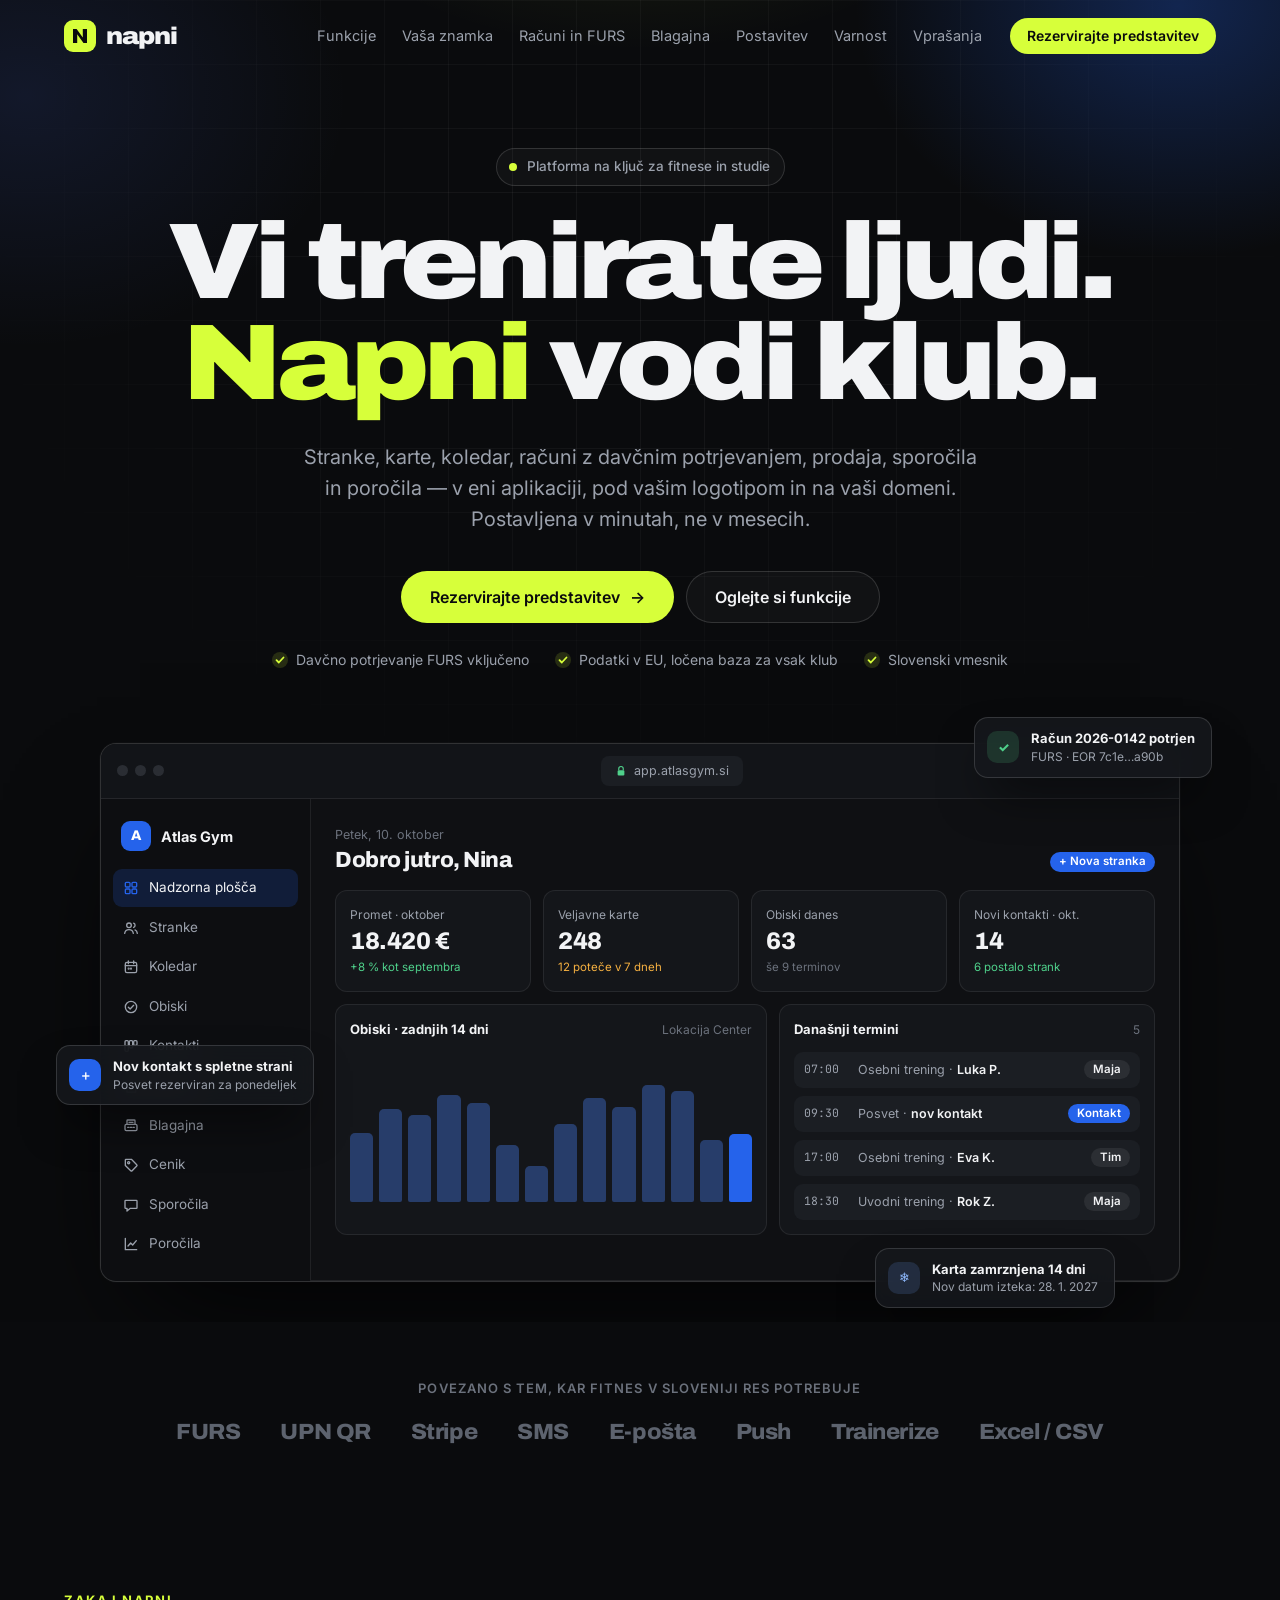
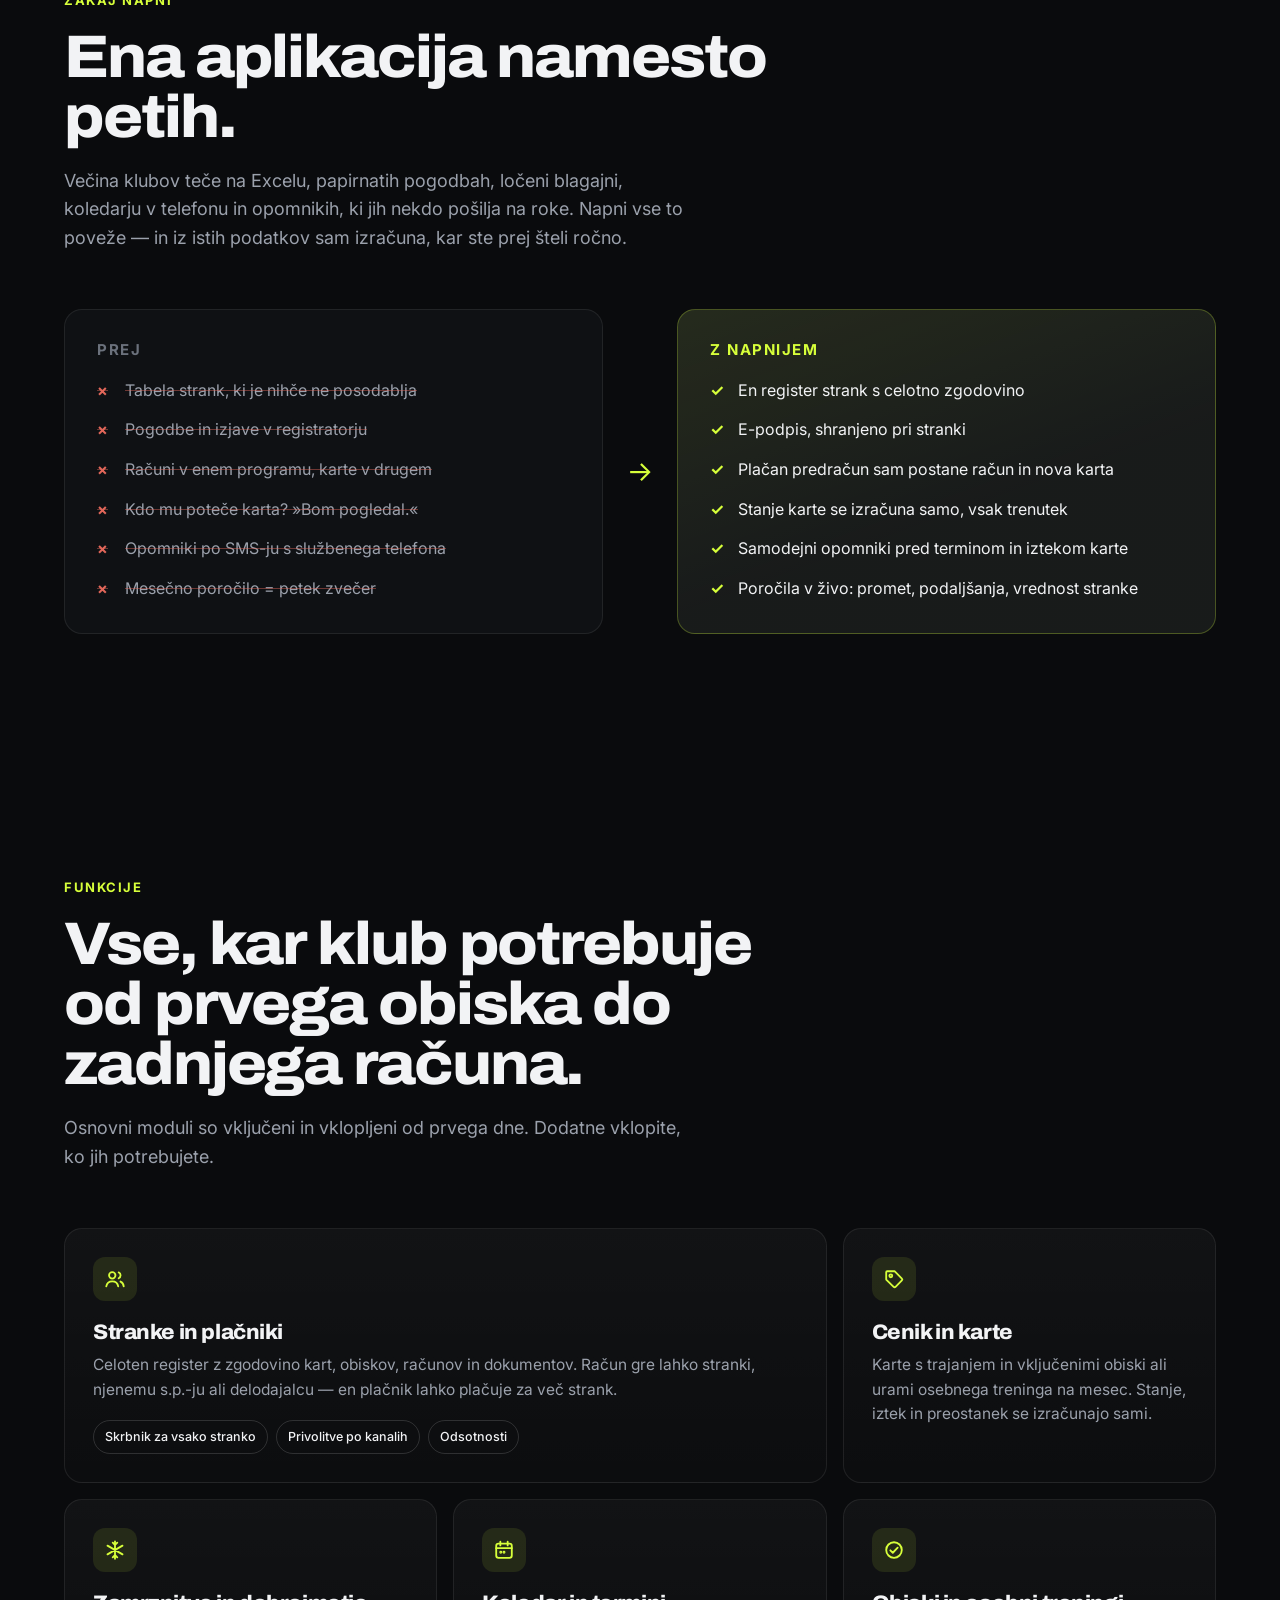
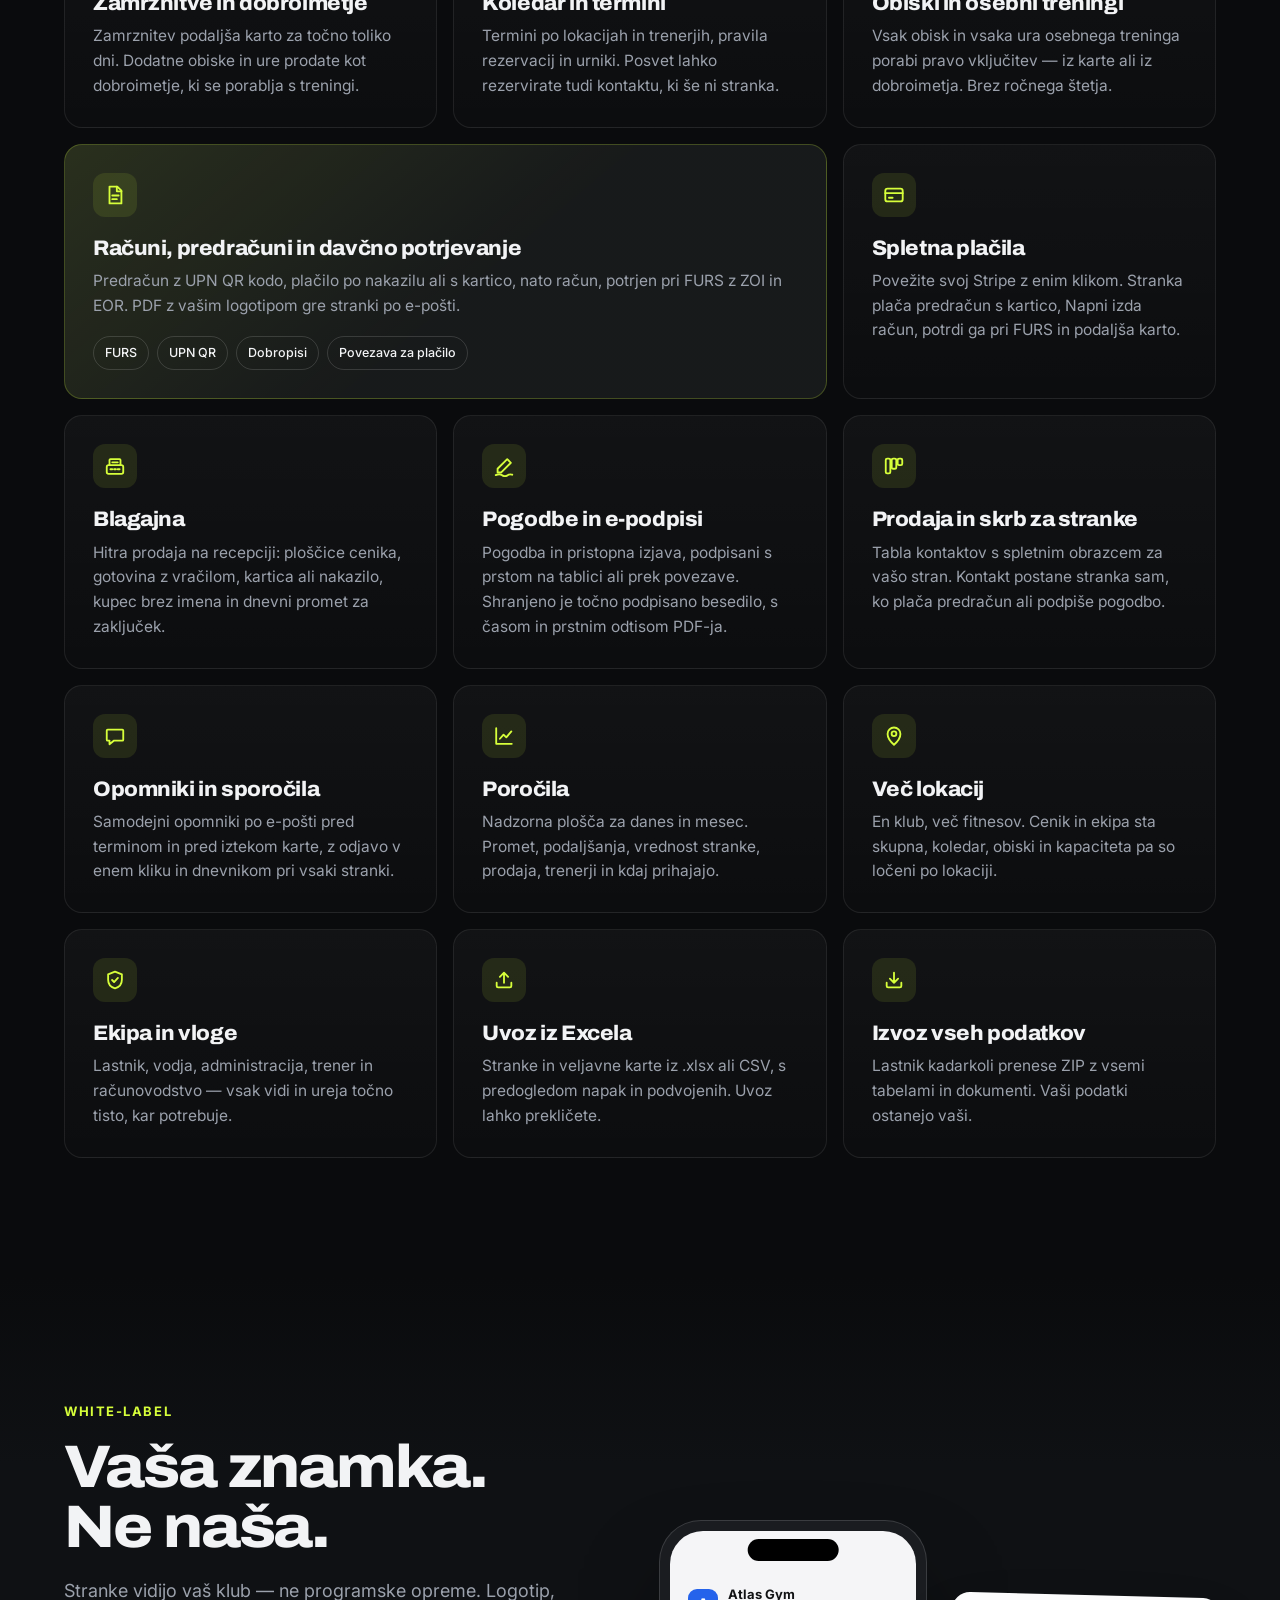
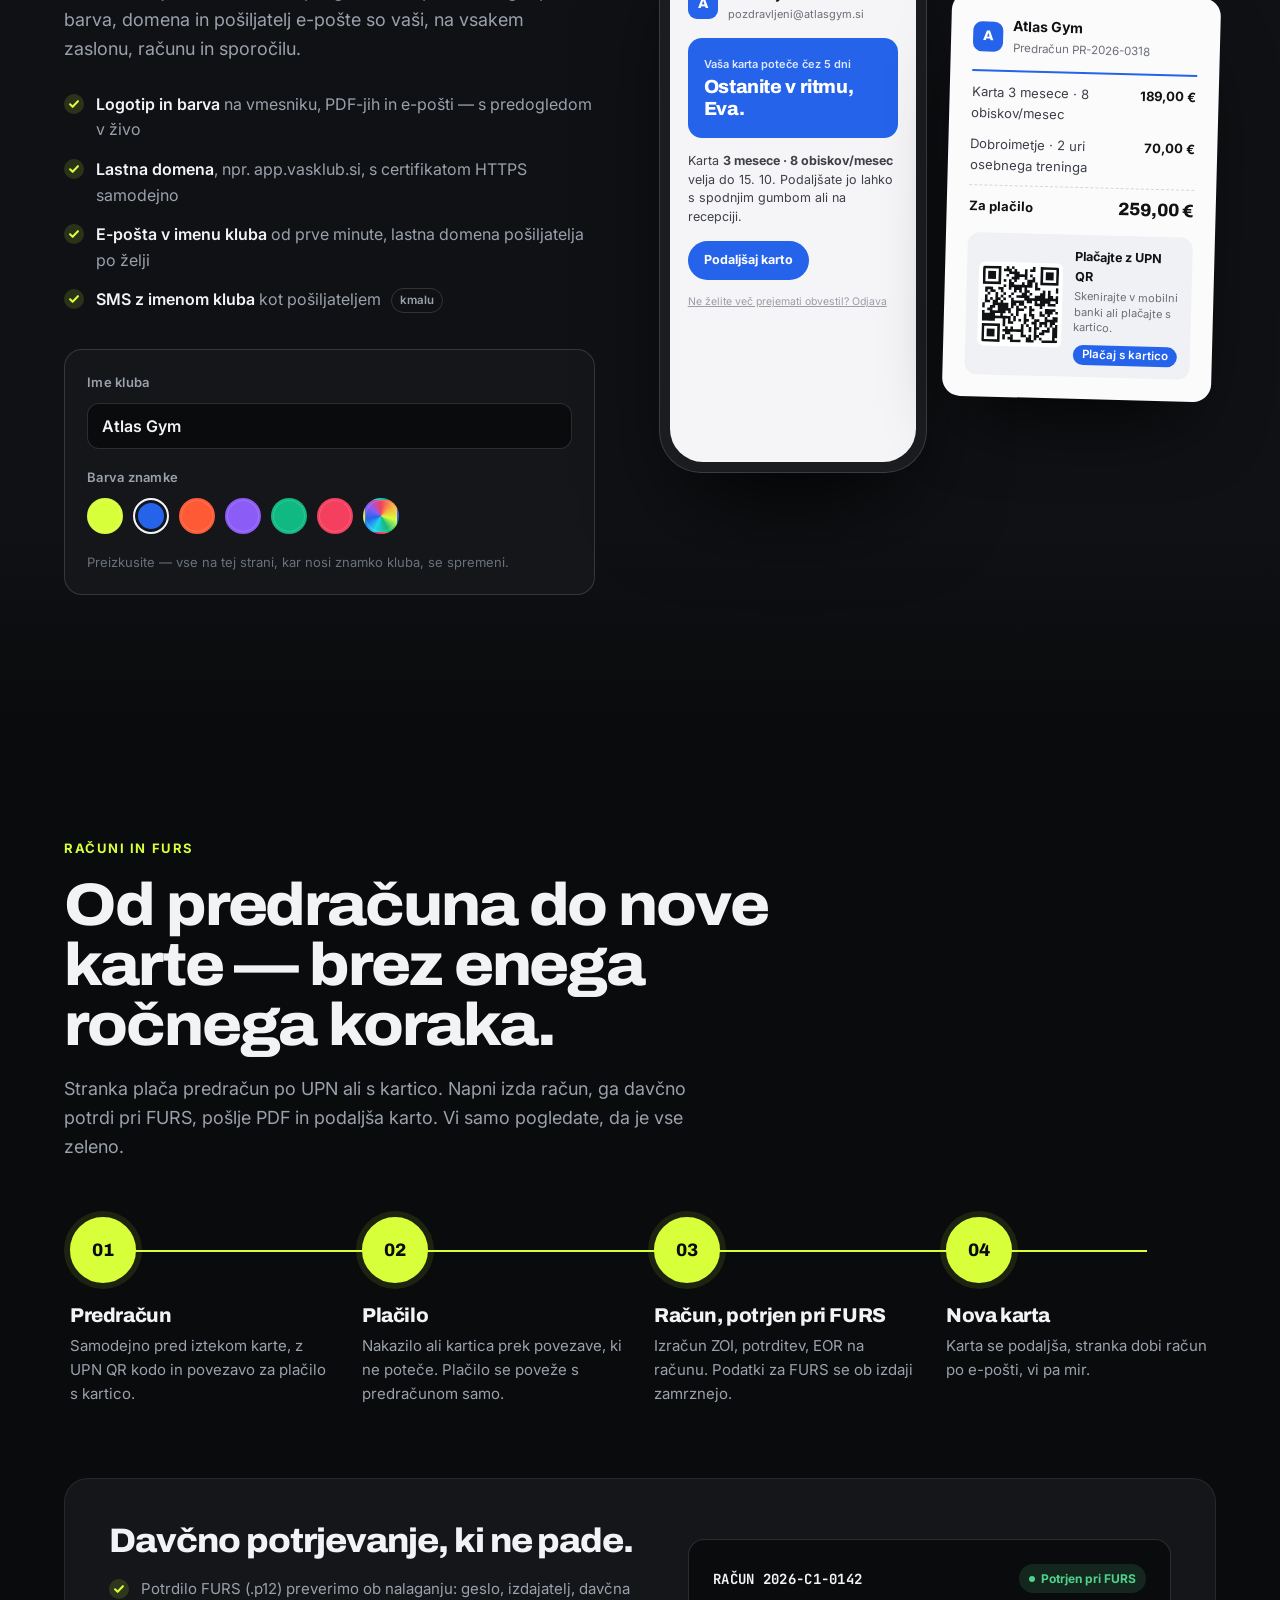
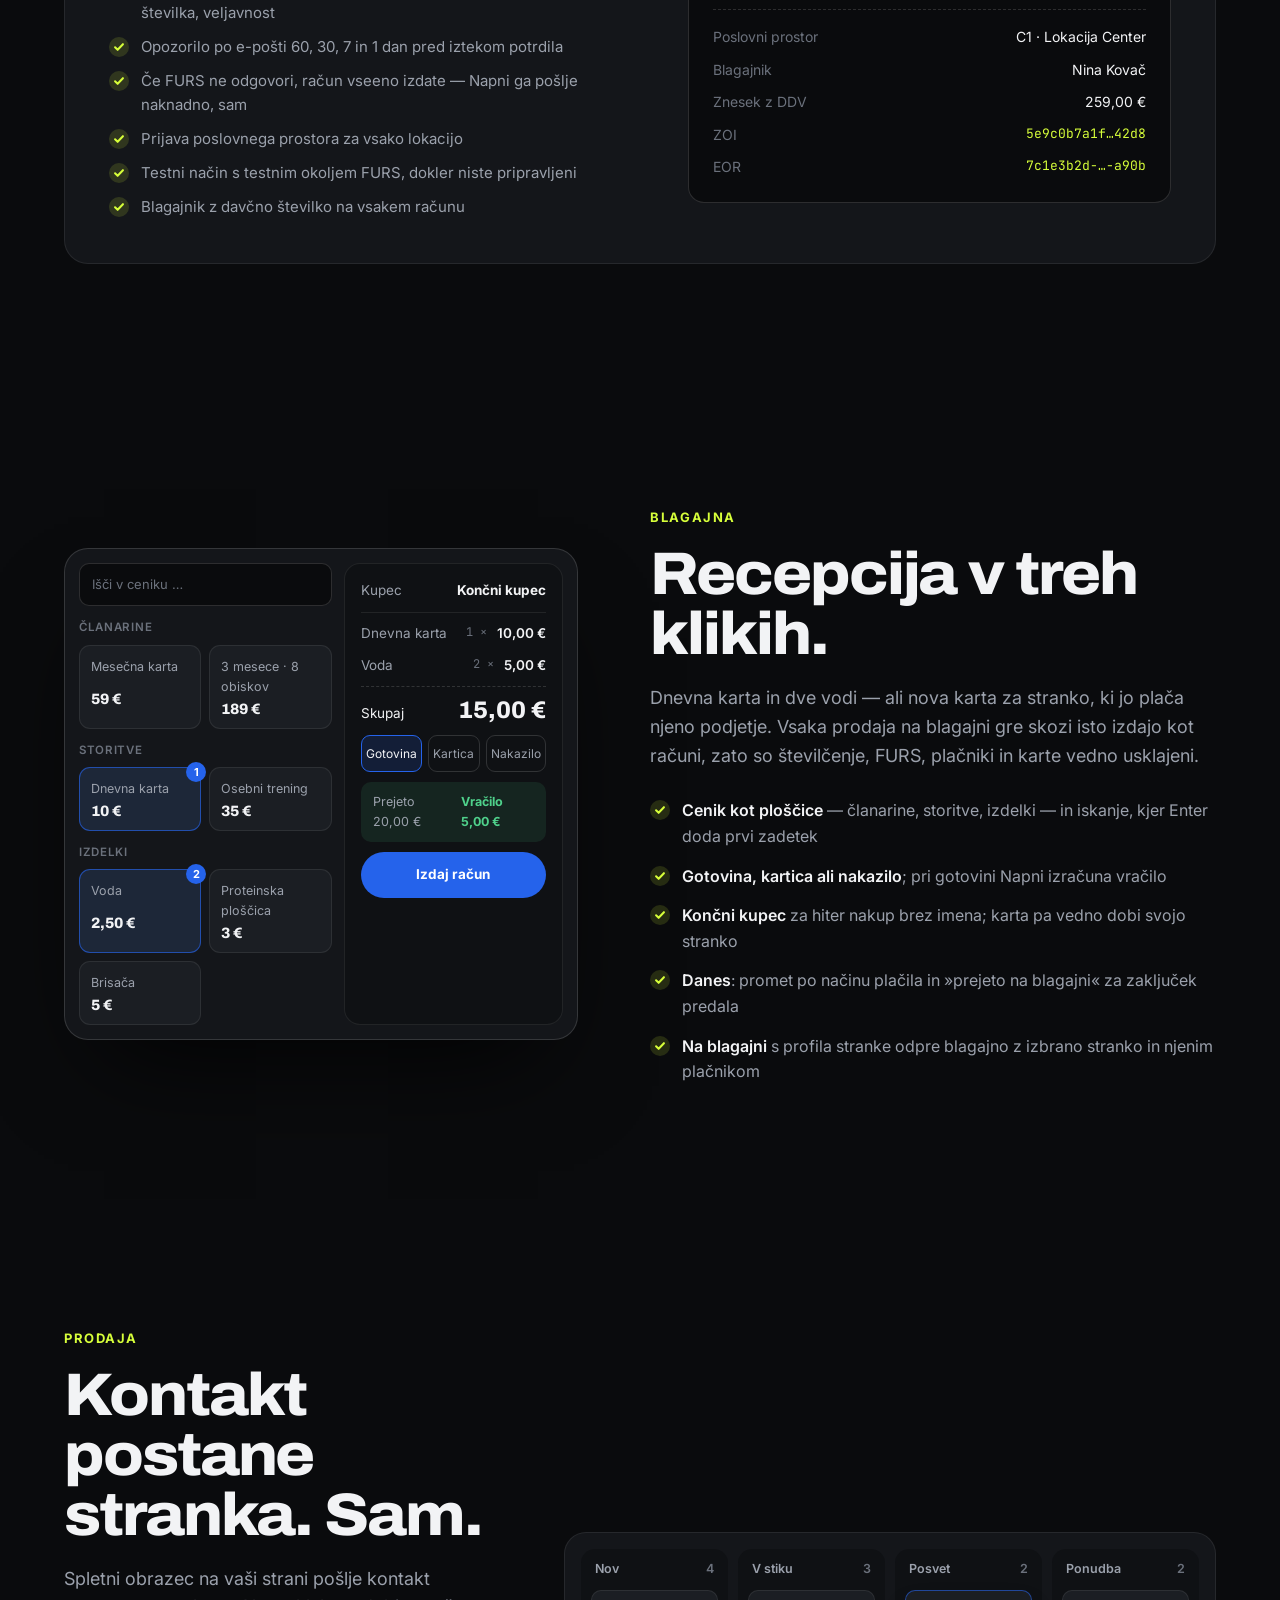
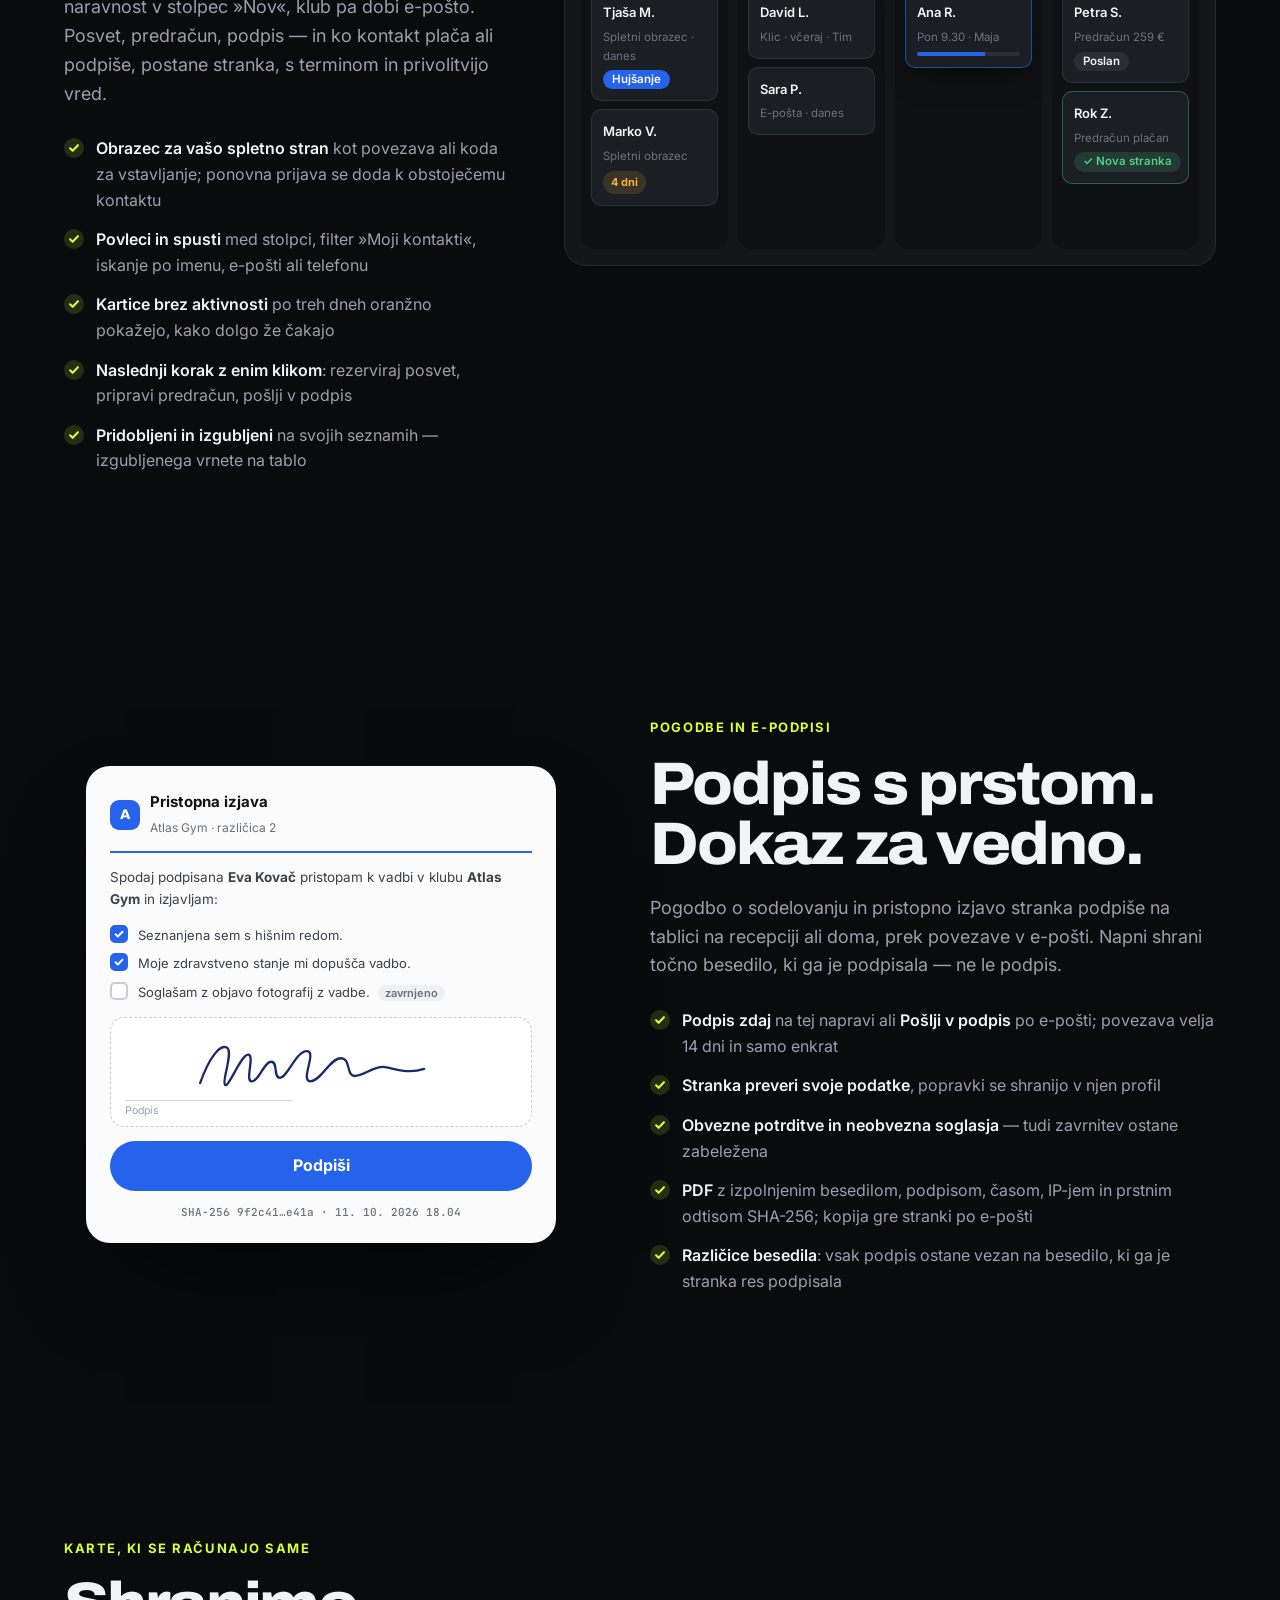
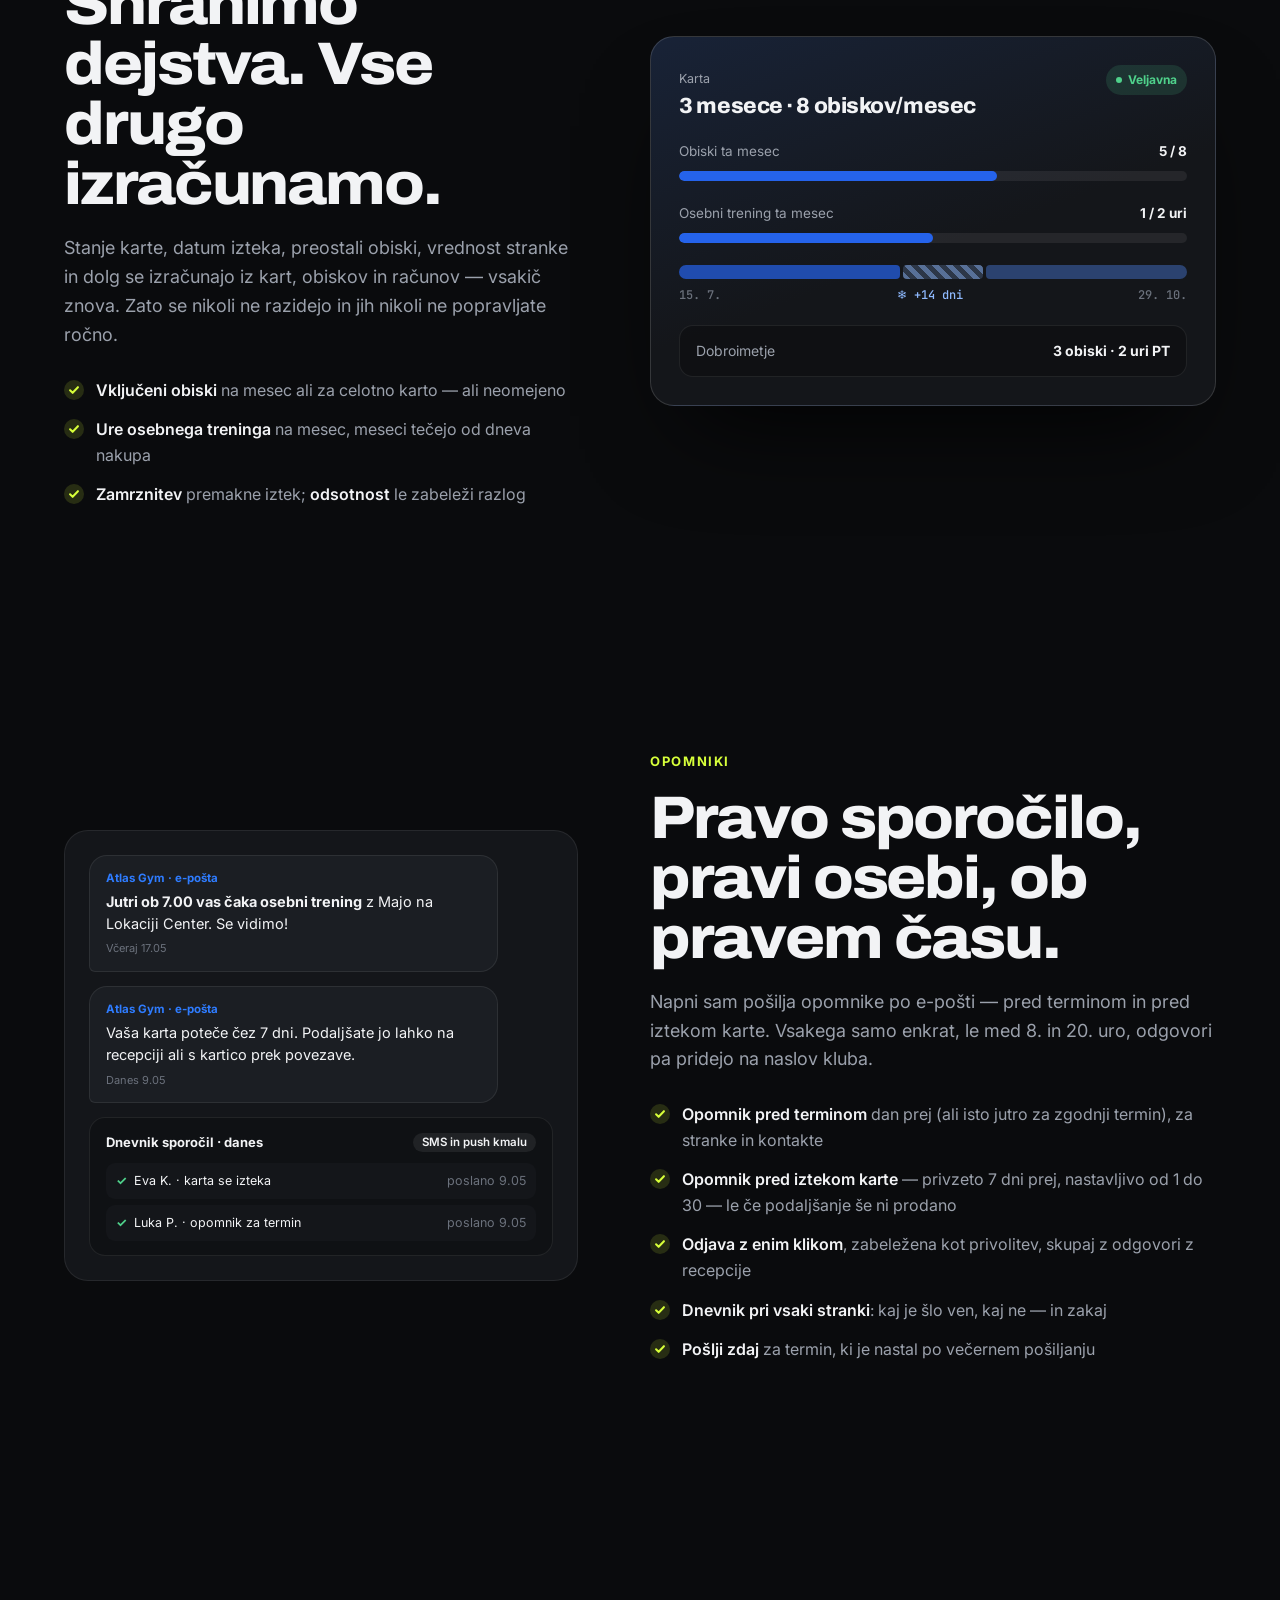
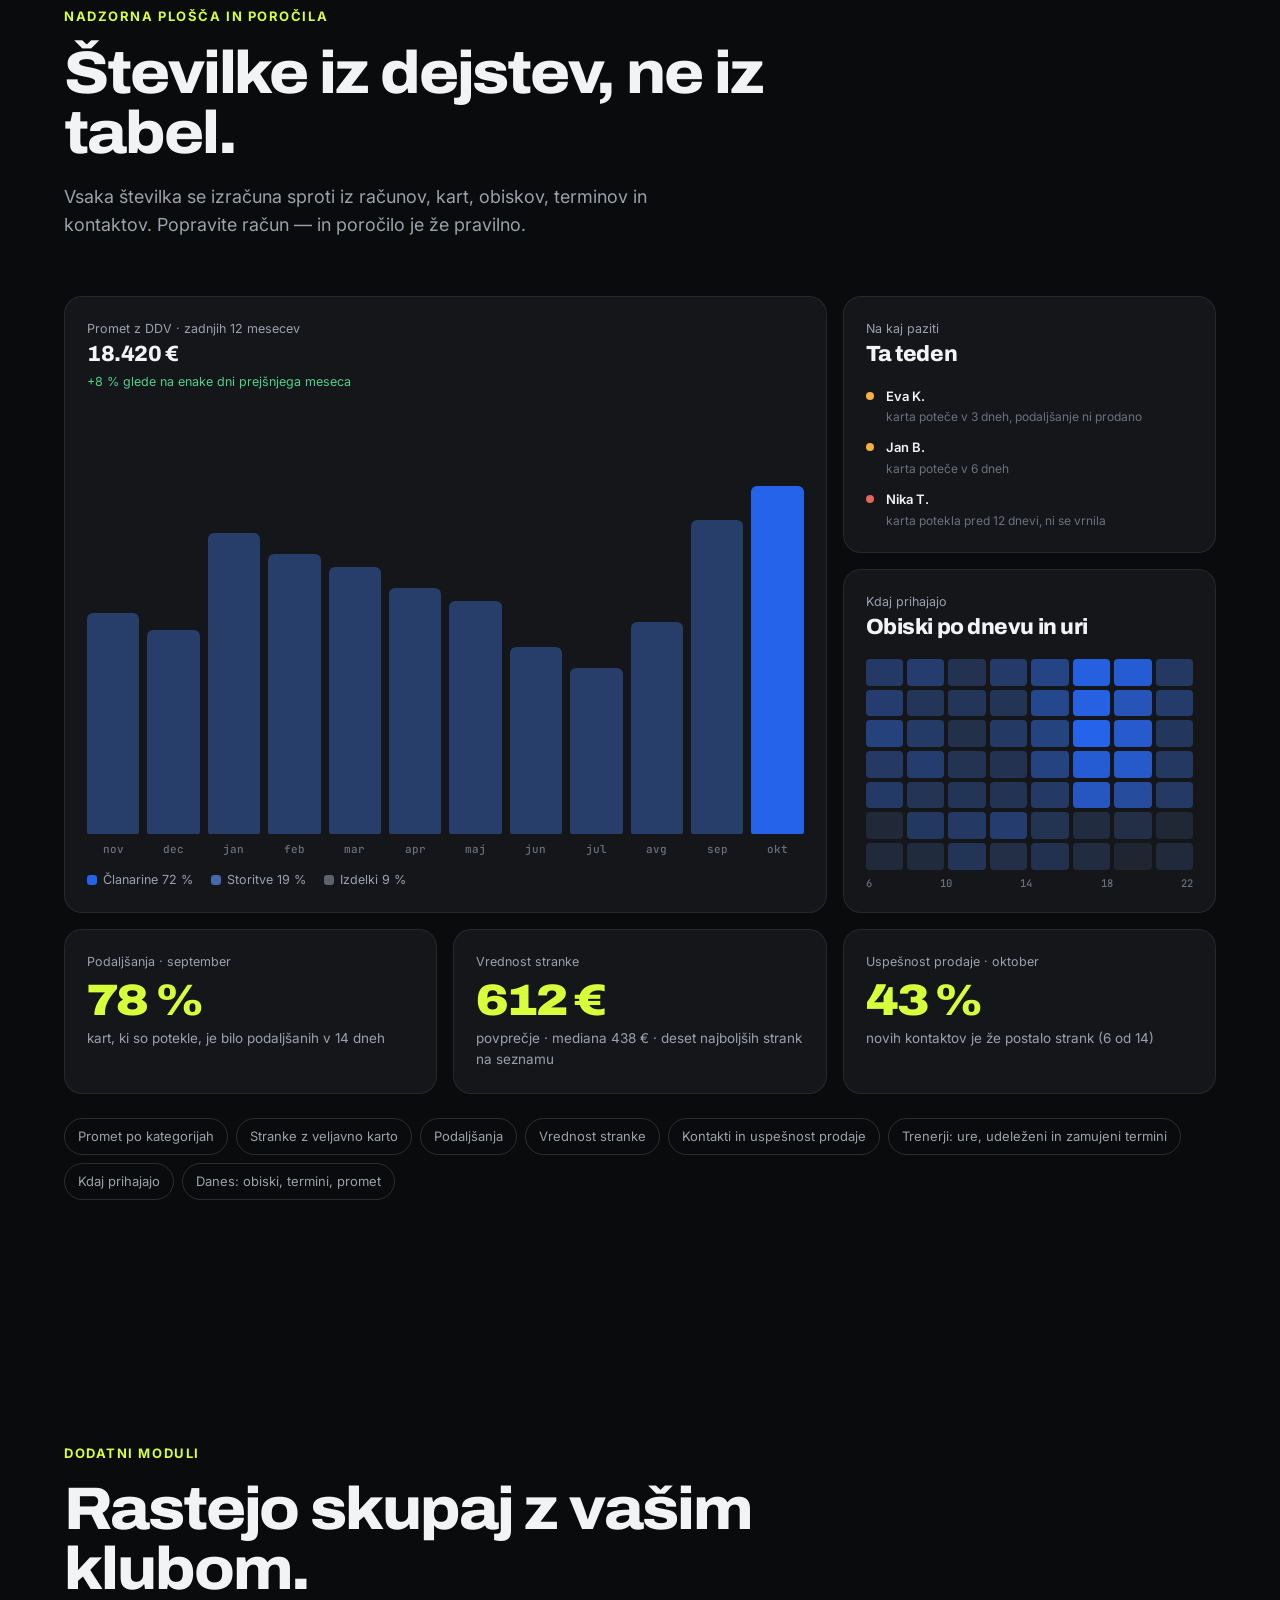
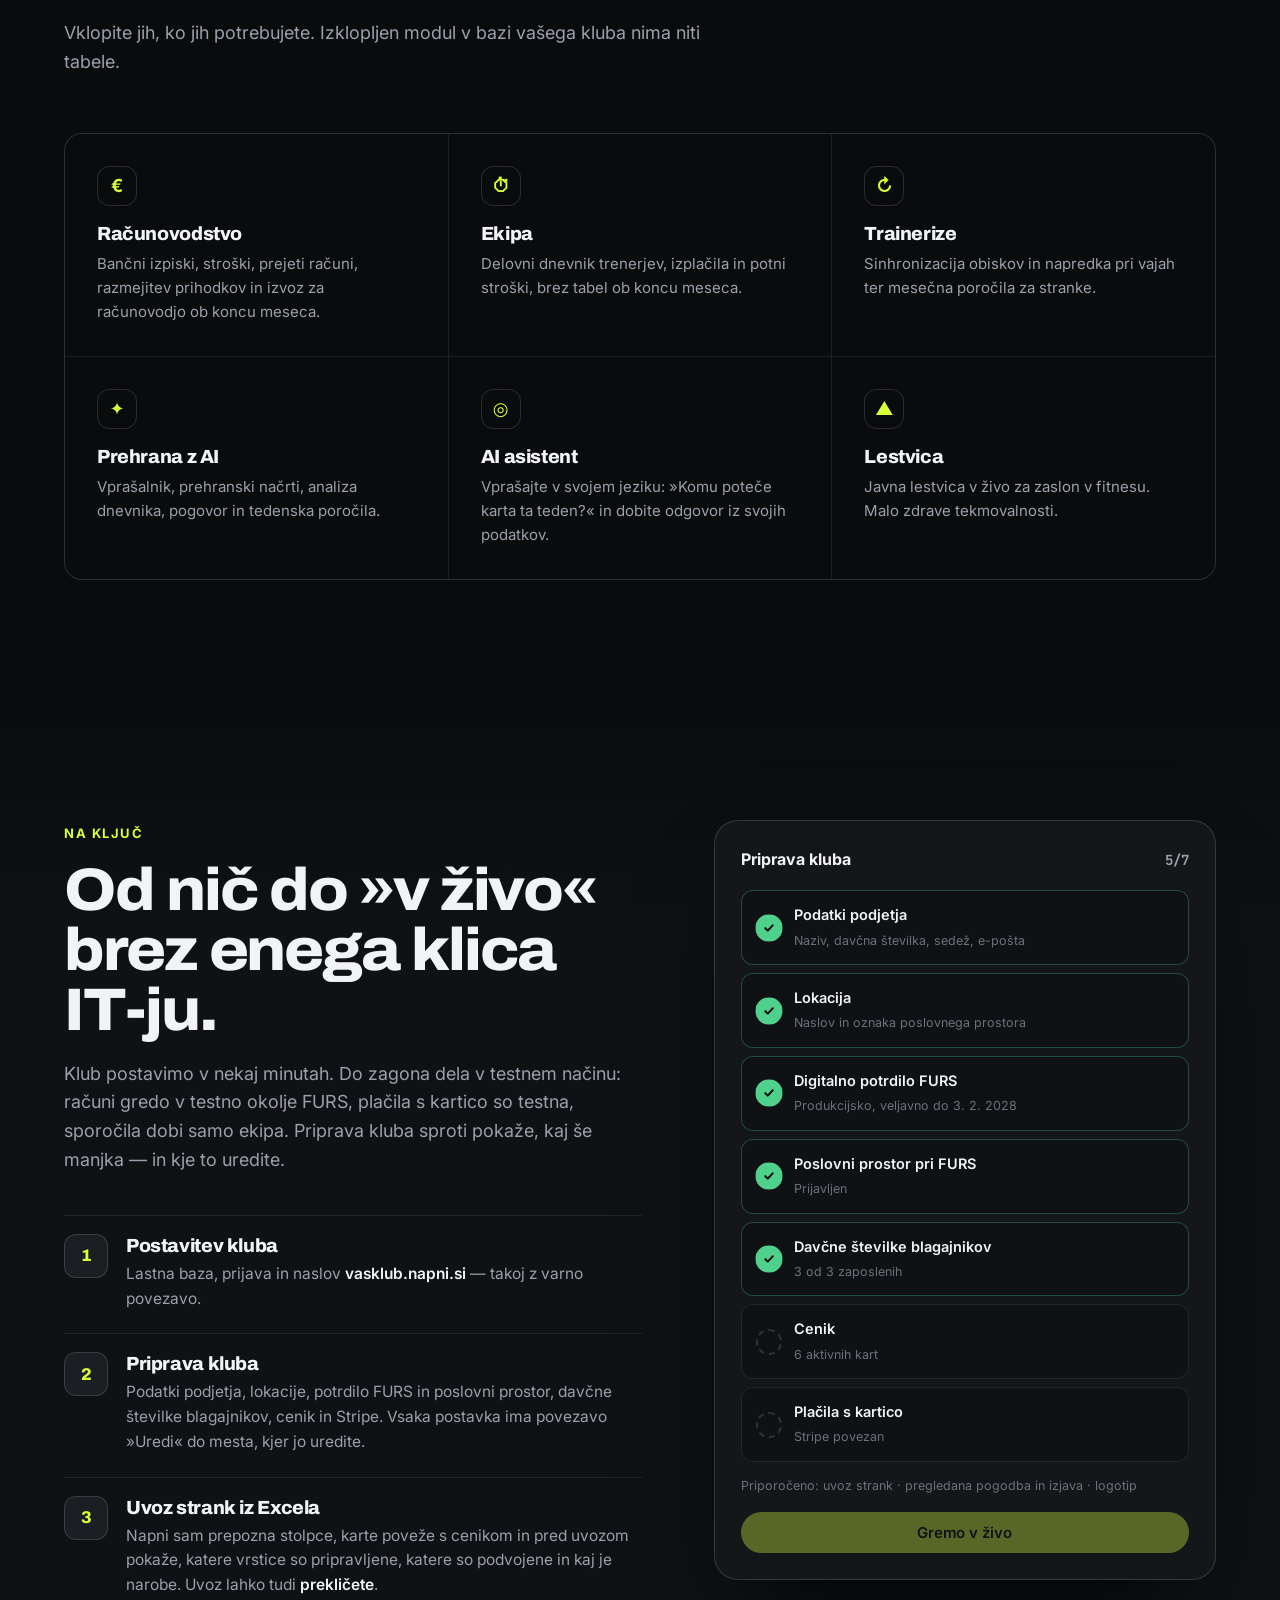
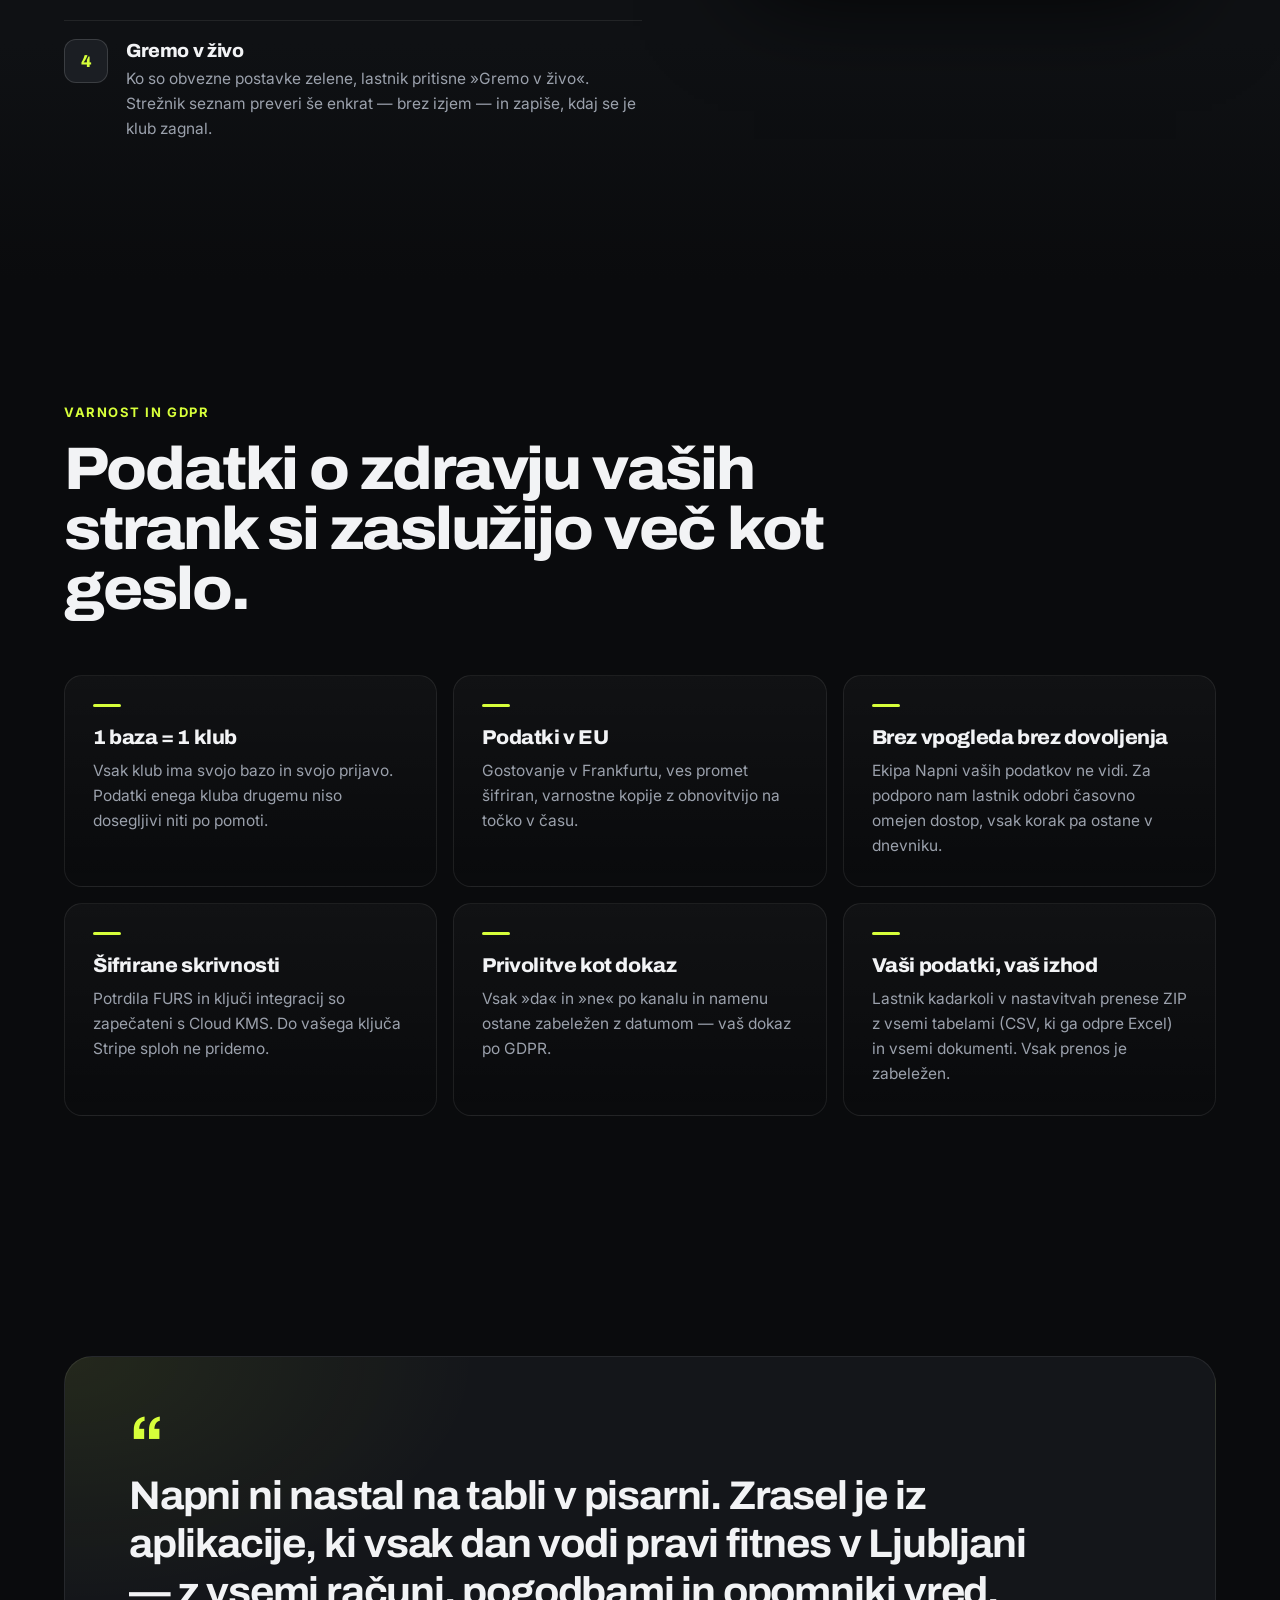
==== index.html @ f63e28d2 "Add features from Napni PRs #13–#23 Till, e-signing and reports sections; sales board, reminders and" ====
<!doctype html>
<html lang="sl" class="no-js">
<head>
  <meta charset="utf-8">
  <meta name="viewport" content="width=device-width, initial-scale=1">
  <title>Napni — vse za vodenje fitnesa, pod vašo znamko</title>
  <meta name="description" content="Napni je platforma na ključ za fitnese in vadbene studie: stranke, karte, koledar, računi z davčnim potrjevanjem, CRM, sporočila in poročila. Pod vašim logotipom, na vaši domeni.">
  <meta name="theme-color" content="#0a0b0d">
  <meta property="og:type" content="website">
  <meta property="og:locale" content="sl_SI">
  <meta property="og:title" content="Napni — vse za vodenje fitnesa, pod vašo znamko">
  <meta property="og:description" content="Stranke, karte, koledar, računi s FURS, CRM in sporočila v eni aplikaciji. Postavljena v minutah, pod vašim logotipom.">
  <meta property="og:image" content="https://chrassy.github.io/napni-landing/og.png">
  <meta name="twitter:card" content="summary_large_image">
  <link rel="icon" href="favicon.svg" type="image/svg+xml">
  <link rel="preconnect" href="https://fonts.googleapis.com">
  <link rel="preconnect" href="https://fonts.gstatic.com" crossorigin>
  <link href="https://fonts.googleapis.com/css2?family=Archivo:wdth,wght@62..125,400..900&family=Inter:wght@400;500;600;700&family=JetBrains+Mono:wght@500&display=swap" rel="stylesheet">
  <link rel="stylesheet" href="styles.css">
</head>
<body>
  <a class="skip" href="#vsebina">Preskoči na vsebino</a>

  <!-- ============ NAV ============ -->
  <header class="nav" id="nav">
    <div class="wrap nav__inner">
      <a class="logo" href="#" aria-label="Napni — na vrh">
        <svg class="logo__mark" viewBox="0 0 32 32" aria-hidden="true"><rect width="32" height="32" rx="9" fill="var(--volt)"/><path d="M9 23V9h3.6l6.2 8.6V9H23v14h-3.5l-6.3-8.7V23z" fill="#0a0b0d"/></svg>
        <span class="logo__word">napni</span>
      </a>
      <nav class="nav__links" aria-label="Glavna navigacija">
        <a href="#funkcije">Funkcije</a>
        <a href="#znamka">Vaša znamka</a>
        <a href="#denar">Računi in FURS</a>
        <a href="#blagajna">Blagajna</a>
        <a href="#postavitev">Postavitev</a>
        <a href="#varnost">Varnost</a>
        <a href="#vprasanja">Vprašanja</a>
      </nav>
      <a class="btn btn--volt btn--sm nav__cta" href="#kontakt">Rezervirajte predstavitev</a>
      <button class="nav__burger" aria-label="Odpri meni" aria-expanded="false" aria-controls="mobile-menu"><span></span><span></span></button>
    </div>
    <div class="mobile-menu" id="mobile-menu" hidden>
      <a href="#funkcije">Funkcije</a>
      <a href="#znamka">Vaša znamka</a>
      <a href="#denar">Računi in FURS</a>
      <a href="#blagajna">Blagajna</a>
      <a href="#porocila">Poročila</a>
      <a href="#postavitev">Postavitev</a>
      <a href="#varnost">Varnost</a>
      <a href="#vprasanja">Vprašanja</a>
      <a class="btn btn--volt" href="#kontakt">Rezervirajte predstavitev</a>
    </div>
  </header>

  <main id="vsebina">

    <!-- ============ HERO ============ -->
    <section class="hero">
      <div class="hero__glow" aria-hidden="true"></div>
      <div class="hero__grid" aria-hidden="true"></div>
      <div class="wrap hero__inner">
        <p class="eyebrow reveal"><span class="pulse"></span> Platforma na ključ za fitnese in studie</p>
        <h1 class="hero__title reveal">
          Vi trenirate ljudi.<br>
          <span class="hl">Napni</span> vodi klub.
        </h1>
        <p class="hero__lead reveal">
          Stranke, karte, koledar, računi z davčnim potrjevanjem, prodaja, sporočila in poročila — v eni aplikaciji, pod vašim logotipom in na vaši domeni. Postavljena v minutah, ne v mesecih.
        </p>
        <div class="hero__ctas reveal">
          <a class="btn btn--volt btn--lg" href="#kontakt">Rezervirajte predstavitev <span aria-hidden="true">→</span></a>
          <a class="btn btn--ghost btn--lg" href="#funkcije">Oglejte si funkcije</a>
        </div>
        <ul class="hero__ticks reveal" aria-label="Ključne prednosti">
          <li>Davčno potrjevanje FURS vključeno</li>
          <li>Podatki v EU, ločena baza za vsak klub</li>
          <li>Slovenski vmesnik</li>
        </ul>

        <!-- product mock -->
        <div class="stage reveal" data-club-theme>
          <div class="app" role="img" aria-label="Prikaz nadzorne plošče aplikacije Napni">
            <div class="app__bar">
              <span class="dots"><i></i><i></i><i></i></span>
              <span class="app__url"><svg viewBox="0 0 16 16" aria-hidden="true"><path d="M5 7V5a3 3 0 0 1 6 0v2" fill="none" stroke="currentColor" stroke-width="1.5"/><rect x="3.5" y="7" width="9" height="7" rx="1.5" fill="currentColor"/></svg><span data-club-domain>app.atlasgym.si</span></span>
            </div>
            <div class="app__body">
              <aside class="app__side">
                <div class="app__club"><span class="app__clublogo" data-club-initial>A</span><b data-club-name>Atlas Gym</b></div>
                <ul>
                  <li class="on"><i class="ic ic-grid"></i>Nadzorna plošča</li>
                  <li><i class="ic ic-users"></i>Stranke</li>
                  <li><i class="ic ic-cal"></i>Koledar</li>
                  <li><i class="ic ic-check"></i>Obiski</li>
                  <li><i class="ic ic-board"></i>Kontakti</li>
                  <li><i class="ic ic-doc"></i>Računi</li>
                  <li><i class="ic ic-till"></i>Blagajna</li>
                  <li><i class="ic ic-tag"></i>Cenik</li>
                  <li><i class="ic ic-msg"></i>Sporočila</li>
                  <li><i class="ic ic-chart"></i>Poročila</li>
                </ul>
              </aside>
              <div class="app__main">
                <div class="app__head">
                  <div>
                    <small>Petek, 10. oktober</small>
                    <h3>Dobro jutro, Nina</h3>
                  </div>
                  <span class="chip chip--club">+ Nova stranka</span>
                </div>
                <div class="kpis">
                  <div class="kpi"><small>Promet · oktober</small><b>18.420 €</b><em class="up">+8 % kot septembra</em></div>
                  <div class="kpi"><small>Veljavne karte</small><b data-count="248">248</b><em class="warn">12 poteče v 7 dneh</em></div>
                  <div class="kpi"><small>Obiski danes</small><b data-count="63">63</b><em>še 9 terminov</em></div>
                  <div class="kpi"><small>Novi kontakti · okt.</small><b data-count="14">14</b><em class="up">6 postalo strank</em></div>
                </div>
                <div class="app__cols">
                  <div class="panel">
                    <div class="panel__h"><b>Obiski · zadnjih 14 dni</b><small>Lokacija Center</small></div>
                    <div class="bars" aria-hidden="true">
                      <i style="--h:46%"></i><i style="--h:62%"></i><i style="--h:58%"></i><i style="--h:71%"></i><i style="--h:66%"></i><i style="--h:38%"></i><i style="--h:24%"></i>
                      <i style="--h:52%"></i><i style="--h:69%"></i><i style="--h:63%"></i><i style="--h:78%"></i><i style="--h:74%"></i><i style="--h:41%"></i><i class="now" style="--h:45%"></i>
                    </div>
                  </div>
                  <div class="panel">
                    <div class="panel__h"><b>Današnji termini</b><small>5</small></div>
                    <ul class="slots">
                      <li><time>07:00</time><span>Osebni trening · <b>Luka P.</b></span><em class="chip">Maja</em></li>
                      <li><time>09:30</time><span>Posvet · <b>nov kontakt</b></span><em class="chip chip--club">Kontakt</em></li>
                      <li><time>17:00</time><span>Osebni trening · <b>Eva K.</b></span><em class="chip">Tim</em></li>
                      <li><time>18:30</time><span>Uvodni trening · <b>Rok Z.</b></span><em class="chip">Maja</em></li>
                    </ul>
                  </div>
                </div>
              </div>
            </div>
          </div>

          <div class="toast toast--a"><span class="toast__ic ok">✓</span><div><b>Račun 2026-0142 potrjen</b><small>FURS · EOR 7c1e…a90b</small></div></div>
          <div class="toast toast--b"><span class="toast__ic club">＋</span><div><b>Nov kontakt s spletne strani</b><small>Posvet rezerviran za ponedeljek</small></div></div>
          <div class="toast toast--c"><span class="toast__ic snow">❄</span><div><b>Karta zamrznjena 14 dni</b><small>Nov datum izteka: 28. 1. 2027</small></div></div>
        </div>
      </div>
    </section>

    <!-- ============ INTEGRATIONS STRIP ============ -->
    <section class="strip" aria-label="Povezave">
      <div class="wrap strip__inner">
        <span class="strip__label">Povezano s tem, kar fitnes v Sloveniji res potrebuje</span>
        <ul class="strip__list">
          <li>FURS</li><li>UPN QR</li><li>Stripe</li><li>SMS</li><li>E-pošta</li><li>Push</li><li>Trainerize</li><li>Excel / CSV</li>
        </ul>
      </div>
    </section>

    <!-- ============ PROBLEM ============ -->
    <section class="section problem">
      <div class="wrap">
        <div class="section__head reveal">
          <p class="kicker">Zakaj Napni</p>
          <h2>Ena aplikacija namesto petih.</h2>
          <p class="section__lead">Večina klubov teče na Excelu, papirnatih pogodbah, ločeni blagajni, koledarju v telefonu in opomnikih, ki jih nekdo pošilja na roke. Napni vse to poveže — in iz istih podatkov sam izračuna, kar ste prej šteli ročno.</p>
        </div>
        <div class="vs reveal">
          <div class="vs__col vs__col--before">
            <h3>Prej</h3>
            <ul>
              <li>Tabela strank, ki je nihče ne posodablja</li>
              <li>Pogodbe in izjave v registratorju</li>
              <li>Računi v enem programu, karte v drugem</li>
              <li>Kdo mu poteče karta? »Bom pogledal.«</li>
              <li>Opomniki po SMS-ju s službenega telefona</li>
              <li>Mesečno poročilo = petek zvečer</li>
            </ul>
          </div>
          <div class="vs__arrow" aria-hidden="true">→</div>
          <div class="vs__col vs__col--after">
            <h3>Z Napnijem</h3>
            <ul>
              <li>En register strank s celotno zgodovino</li>
              <li>E-podpis, shranjeno pri stranki</li>
              <li>Plačan predračun sam postane račun in nova karta</li>
              <li>Stanje karte se izračuna samo, vsak trenutek</li>
              <li>Samodejni opomniki pred terminom in iztekom karte</li>
              <li>Poročila v živo: promet, podaljšanja, vrednost stranke</li>
            </ul>
          </div>
        </div>
      </div>
    </section>

    <!-- ============ FEATURES GRID ============ -->
    <section class="section" id="funkcije">
      <div class="wrap">
        <div class="section__head reveal">
          <p class="kicker">Funkcije</p>
          <h2>Vse, kar klub potrebuje od prvega obiska do zadnjega računa.</h2>
          <p class="section__lead">Osnovni moduli so vključeni in vklopljeni od prvega dne. Dodatne vklopite, ko jih potrebujete.</p>
        </div>

        <div class="grid">
          <article class="card card--wide reveal">
            <div class="card__ic"><i class="ic ic-users"></i></div>
            <h3>Stranke in plačniki</h3>
            <p>Celoten register z zgodovino kart, obiskov, računov in dokumentov. Račun gre lahko stranki, njenemu s.p.-ju ali delodajalcu — en plačnik lahko plačuje za več strank.</p>
            <ul class="tags"><li>Skrbnik za vsako stranko</li><li>Privolitve po kanalih</li><li>Odsotnosti</li></ul>
          </article>
          <article class="card reveal">
            <div class="card__ic"><i class="ic ic-tag"></i></div>
            <h3>Cenik in karte</h3>
            <p>Karte s trajanjem in vključenimi obiski ali urami osebnega treninga na mesec. Stanje, iztek in preostanek se izračunajo sami.</p>
          </article>
          <article class="card reveal">
            <div class="card__ic"><i class="ic ic-snow"></i></div>
            <h3>Zamrznitve in dobroimetje</h3>
            <p>Zamrznitev podaljša karto za točno toliko dni. Dodatne obiske in ure prodate kot dobroimetje, ki se porablja s treningi.</p>
          </article>
          <article class="card reveal">
            <div class="card__ic"><i class="ic ic-cal"></i></div>
            <h3>Koledar in termini</h3>
            <p>Termini po lokacijah in trenerjih, pravila rezervacij in urniki. Posvet lahko rezervirate tudi kontaktu, ki še ni stranka.</p>
          </article>
          <article class="card reveal">
            <div class="card__ic"><i class="ic ic-check"></i></div>
            <h3>Obiski in osebni treningi</h3>
            <p>Vsak obisk in vsaka ura osebnega treninga porabi pravo vključitev — iz karte ali iz dobroimetja. Brez ročnega štetja.</p>
          </article>
          <article class="card card--wide card--hot reveal">
            <div class="card__ic"><i class="ic ic-doc"></i></div>
            <h3>Računi, predračuni in davčno potrjevanje</h3>
            <p>Predračun z UPN QR kodo, plačilo po nakazilu ali s kartico, nato račun, potrjen pri FURS z ZOI in EOR. PDF z vašim logotipom gre stranki po e-pošti.</p>
            <ul class="tags"><li>FURS</li><li>UPN QR</li><li>Dobropisi</li><li>Povezava za plačilo</li></ul>
          </article>
          <article class="card reveal">
            <div class="card__ic"><i class="ic ic-card"></i></div>
            <h3>Spletna plačila</h3>
            <p>Povežite svoj Stripe z enim klikom. Stranka plača predračun s kartico, Napni izda račun, potrdi ga pri FURS in podaljša karto.</p>
          </article>
          <article class="card reveal">
            <div class="card__ic"><i class="ic ic-till"></i></div>
            <h3>Blagajna</h3>
            <p>Hitra prodaja na recepciji: ploščice cenika, gotovina z vračilom, kartica ali nakazilo, kupec brez imena in dnevni promet za zaključek.</p>
          </article>
          <article class="card reveal">
            <div class="card__ic"><i class="ic ic-pen"></i></div>
            <h3>Pogodbe in e-podpisi</h3>
            <p>Pogodba in pristopna izjava, podpisani s prstom na tablici ali prek povezave. Shranjeno je točno podpisano besedilo, s časom in prstnim odtisom PDF-ja.</p>
          </article>
          <article class="card reveal">
            <div class="card__ic"><i class="ic ic-board"></i></div>
            <h3>Prodaja in skrb za stranke</h3>
            <p>Tabla kontaktov s spletnim obrazcem za vašo stran. Kontakt postane stranka sam, ko plača predračun ali podpiše pogodbo.</p>
          </article>
          <article class="card reveal">
            <div class="card__ic"><i class="ic ic-msg"></i></div>
            <h3>Opomniki in sporočila</h3>
            <p>Samodejni opomniki po e-pošti pred terminom in pred iztekom karte, z odjavo v enem kliku in dnevnikom pri vsaki stranki.</p>
          </article>
          <article class="card reveal">
            <div class="card__ic"><i class="ic ic-chart"></i></div>
            <h3>Poročila</h3>
            <p>Nadzorna plošča za danes in mesec. Promet, podaljšanja, vrednost stranke, prodaja, trenerji in kdaj prihajajo.</p>
          </article>
          <article class="card reveal">
            <div class="card__ic"><i class="ic ic-pin"></i></div>
            <h3>Več lokacij</h3>
            <p>En klub, več fitnesov. Cenik in ekipa sta skupna, koledar, obiski in kapaciteta pa so ločeni po lokaciji.</p>
          </article>
          <article class="card reveal">
            <div class="card__ic"><i class="ic ic-shield"></i></div>
            <h3>Ekipa in vloge</h3>
            <p>Lastnik, vodja, administracija, trener in računovodstvo — vsak vidi in ureja točno tisto, kar potrebuje.</p>
          </article>
          <article class="card reveal">
            <div class="card__ic"><i class="ic ic-upload"></i></div>
            <h3>Uvoz iz Excela</h3>
            <p>Stranke in veljavne karte iz .xlsx ali CSV, s predogledom napak in podvojenih. Uvoz lahko prekličete.</p>
          </article>
          <article class="card reveal">
            <div class="card__ic"><i class="ic ic-download"></i></div>
            <h3>Izvoz vseh podatkov</h3>
            <p>Lastnik kadarkoli prenese ZIP z vsemi tabelami in dokumenti. Vaši podatki ostanejo vaši.</p>
          </article>
        </div>
      </div>
    </section>

    <!-- ============ WHITE LABEL ============ -->
    <section class="section brand" id="znamka">
      <div class="wrap brand__inner">
        <div class="brand__copy reveal">
          <p class="kicker">White-label</p>
          <h2>Vaša znamka.<br>Ne naša.</h2>
          <p class="section__lead">Stranke vidijo vaš klub — ne programske opreme. Logotip, barva, domena in pošiljatelj e-pošte so vaši, na vsakem zaslonu, računu in sporočilu.</p>
          <ul class="checks">
            <li><b>Logotip in barva</b> na vmesniku, PDF-jih in e-pošti — s predogledom v živo</li>
            <li><b>Lastna domena</b>, npr. app.vasklub.si, s certifikatom HTTPS samodejno</li>
            <li><b>E-pošta v imenu kluba</b> od prve minute, lastna domena pošiljatelja po želji</li>
            <li><b>SMS z imenom kluba</b> kot pošiljateljem <span class="soon">kmalu</span></li>
          </ul>

          <div class="tuner" aria-label="Preizkusite svojo znamko">
            <label class="tuner__field">
              <span>Ime kluba</span>
              <input id="club-name" type="text" value="Atlas Gym" maxlength="22" autocomplete="off" spellcheck="false">
            </label>
            <div class="tuner__field">
              <span id="swatch-label">Barva znamke</span>
              <div class="swatches" role="radiogroup" aria-labelledby="swatch-label">
                <button role="radio" aria-checked="false" style="--s:#d7ff3a" data-color="#d7ff3a" aria-label="Limeta"></button>
                <button role="radio" aria-checked="true" style="--s:#2563eb" data-color="#2563eb" aria-label="Modra"></button>
                <button role="radio" aria-checked="false" style="--s:#ff5a36" data-color="#ff5a36" aria-label="Oranžna"></button>
                <button role="radio" aria-checked="false" style="--s:#8b5cf6" data-color="#8b5cf6" aria-label="Vijolična"></button>
                <button role="radio" aria-checked="false" style="--s:#10b981" data-color="#10b981" aria-label="Zelena"></button>
                <button role="radio" aria-checked="false" style="--s:#f43f5e" data-color="#f43f5e" aria-label="Rožnata"></button>
                <label class="swatch-custom" aria-label="Lastna barva"><input id="club-color" type="color" value="#2563eb"></label>
              </div>
            </div>
            <p class="tuner__hint">Preizkusite — vse na tej strani, kar nosi znamko kluba, se spremeni.</p>
          </div>
        </div>

        <div class="brand__preview reveal" data-club-theme>
          <div class="phone">
            <div class="phone__notch"></div>
            <div class="phone__screen">
              <div class="mail">
                <div class="mail__from"><span class="app__clublogo" data-club-initial>A</span><div><b data-club-name>Atlas Gym</b><small>pozdravljeni@<span data-club-host>atlasgym.si</span></small></div></div>
                <div class="mail__hero"><small>Vaša karta poteče čez 5 dni</small><b>Ostanite v ritmu, Eva.</b></div>
                <p>Karta <b>3 mesece · 8 obiskov/mesec</b> velja do 15. 10. Podaljšate jo lahko s spodnjim gumbom ali na recepciji.</p>
                <span class="mail__btn">Podaljšaj karto</span>
                <small class="mail__foot">Ne želite več prejemati obvestil? Odjava</small>
              </div>
            </div>
          </div>

          <div class="invoice">
            <div class="invoice__top"><span class="app__clublogo" data-club-initial>A</span><div><b data-club-name>Atlas Gym</b><small>Predračun PR-2026-0318</small></div></div>
            <div class="invoice__row"><span>Karta 3 mesece · 8 obiskov/mesec</span><b>189,00 €</b></div>
            <div class="invoice__row"><span>Dobroimetje · 2 uri osebnega treninga</span><b>70,00 €</b></div>
            <div class="invoice__total"><span>Za plačilo</span><b>259,00 €</b></div>
            <div class="invoice__pay">
              <svg class="qr" viewBox="0 0 29 29" aria-label="UPN QR koda (ponazoritev)" role="img"></svg>
              <div><b>Plačajte z UPN QR</b><small>Skenirajte v mobilni banki ali plačajte s kartico.</small><span class="chip chip--club">Plačaj s kartico</span></div>
            </div>
          </div>
        </div>
      </div>
    </section>

    <!-- ============ MONEY FLOW ============ -->
    <section class="section money" id="denar">
      <div class="wrap">
        <div class="section__head reveal">
          <p class="kicker">Računi in FURS</p>
          <h2>Od predračuna do nove karte — brez enega ročnega koraka.</h2>
          <p class="section__lead">Stranka plača predračun po UPN ali s kartico. Napni izda račun, ga davčno potrdi pri FURS, pošlje PDF in podaljša karto. Vi samo pogledate, da je vse zeleno.</p>
        </div>

        <ol class="flow reveal">
          <li class="flow__step">
            <span class="flow__n">01</span>
            <h3>Predračun</h3>
            <p>Samodejno pred iztekom karte, z UPN QR kodo in povezavo za plačilo s kartico.</p>
          </li>
          <li class="flow__step">
            <span class="flow__n">02</span>
            <h3>Plačilo</h3>
            <p>Nakazilo ali kartica prek povezave, ki ne poteče. Plačilo se poveže s predračunom samo.</p>
          </li>
          <li class="flow__step">
            <span class="flow__n">03</span>
            <h3>Račun, potrjen pri FURS</h3>
            <p>Izračun ZOI, potrditev, EOR na računu. Podatki za FURS se ob izdaji zamrznejo.</p>
          </li>
          <li class="flow__step">
            <span class="flow__n">04</span>
            <h3>Nova karta</h3>
            <p>Karta se podaljša, stranka dobi račun po e-pošti, vi pa mir.</p>
          </li>
        </ol>

        <div class="furs reveal">
          <div class="furs__copy">
            <h3>Davčno potrjevanje, ki ne pade.</h3>
            <ul class="checks checks--tight">
              <li>Potrdilo FURS (.p12) preverimo ob nalaganju: geslo, izdajatelj, davčna številka, veljavnost</li>
              <li>Opozorilo po e-pošti 60, 30, 7 in 1 dan pred iztekom potrdila</li>
              <li>Če FURS ne odgovori, račun vseeno izdate — Napni ga pošlje naknadno, sam</li>
              <li>Prijava poslovnega prostora za vsako lokacijo</li>
              <li>Testni način s testnim okoljem FURS, dokler niste pripravljeni</li>
              <li>Blagajnik z davčno številko na vsakem računu</li>
            </ul>
          </div>
          <div class="receipt" aria-label="Primer potrjenega računa">
            <div class="receipt__h"><b>RAČUN 2026-C1-0142</b><span class="badge-ok">Potrjen pri FURS</span></div>
            <dl>
              <dt>Poslovni prostor</dt><dd>C1 · Lokacija Center</dd>
              <dt>Blagajnik</dt><dd>Nina Kovač</dd>
              <dt>Znesek z DDV</dt><dd>259,00 €</dd>
              <dt>ZOI</dt><dd class="mono">5e9c0b7a1f…42d8</dd>
              <dt>EOR</dt><dd class="mono">7c1e3b2d-…-a90b</dd>
            </dl>
          </div>
        </div>
      </div>
    </section>

    <!-- ============ TILL ============ -->
    <section class="section split split--rev" id="blagajna">
      <div class="wrap split__inner">
        <div class="split__copy reveal">
          <p class="kicker">Blagajna</p>
          <h2>Recepcija v treh klikih.</h2>
          <p class="section__lead">Dnevna karta in dve vodi — ali nova karta za stranko, ki jo plača njeno podjetje. Vsaka prodaja na blagajni gre skozi isto izdajo kot računi, zato so številčenje, FURS, plačniki in karte vedno usklajeni.</p>
          <ul class="checks">
            <li><b>Cenik kot ploščice</b> — članarine, storitve, izdelki — in iskanje, kjer Enter doda prvi zadetek</li>
            <li><b>Gotovina, kartica ali nakazilo</b>; pri gotovini Napni izračuna vračilo</li>
            <li><b>Končni kupec</b> za hiter nakup brez imena; karta pa vedno dobi svojo stranko</li>
            <li><b>Danes</b>: promet po načinu plačila in »prejeto na blagajni« za zaključek predala</li>
            <li><b>Na blagajni</b> s profila stranke odpre blagajno z izbrano stranko in njenim plačnikom</li>
          </ul>
        </div>
        <div class="till reveal" data-club-theme aria-label="Prikaz blagajne">
          <div class="till__menu">
            <div class="till__search">Išči v ceniku …</div>
            <small>Članarine</small>
            <div class="tiles"><span class="tile">Mesečna karta<b>59 €</b></span><span class="tile">3 mesece · 8 obiskov<b>189 €</b></span></div>
            <small>Storitve</small>
            <div class="tiles"><span class="tile tile--on">Dnevna karta<b>10 €</b><em>1</em></span><span class="tile">Osebni trening<b>35 €</b></span></div>
            <small>Izdelki</small>
            <div class="tiles"><span class="tile tile--on">Voda<b>2,50 €</b><em>2</em></span><span class="tile">Proteinska ploščica<b>3 €</b></span><span class="tile">Brisača<b>5 €</b></span></div>
          </div>
          <div class="till__receipt">
            <div class="till__buyer"><span>Kupec</span><b>Končni kupec</b></div>
            <div class="till__line"><span>Dnevna karta</span><em>1 ×</em><b>10,00 €</b></div>
            <div class="till__line"><span>Voda</span><em>2 ×</em><b>5,00 €</b></div>
            <div class="till__total"><span>Skupaj</span><b>15,00 €</b></div>
            <div class="till__pay"><span class="on">Gotovina</span><span>Kartica</span><span>Nakazilo</span></div>
            <div class="till__change"><span>Prejeto 20,00 €</span><b>Vračilo 5,00 €</b></div>
            <span class="till__btn">Izdaj račun</span>
          </div>
        </div>
      </div>
    </section>

    <!-- ============ SALES / CRM ============ -->
    <section class="section split split--wide" id="prodaja">
      <div class="wrap split__inner">
        <div class="split__copy reveal">
          <p class="kicker">Prodaja</p>
          <h2>Kontakt postane stranka. Sam.</h2>
          <p class="section__lead">Spletni obrazec na vaši strani pošlje kontakt naravnost v stolpec »Nov«, klub pa dobi e-pošto. Posvet, predračun, podpis — in ko kontakt plača ali podpiše, postane stranka, s terminom in privolitvijo vred.</p>
          <ul class="checks">
            <li><b>Obrazec za vašo spletno stran</b> kot povezava ali koda za vstavljanje; ponovna prijava se doda k obstoječemu kontaktu</li>
            <li><b>Povleci in spusti</b> med stolpci, filter »Moji kontakti«, iskanje po imenu, e-pošti ali telefonu</li>
            <li><b>Kartice brez aktivnosti</b> po treh dneh oranžno pokažejo, kako dolgo že čakajo</li>
            <li><b>Naslednji korak z enim klikom</b>: rezerviraj posvet, pripravi predračun, pošlji v podpis</li>
            <li><b>Pridobljeni in izgubljeni</b> na svojih seznamih — izgubljenega vrnete na tablo</li>
          </ul>
        </div>
        <div class="board reveal" data-club-theme aria-label="Prikaz prodajne table">
          <div class="board__col">
            <h4>Nov <em>4</em></h4>
            <div class="kcard"><b>Tjaša M.</b><small>Spletni obrazec · danes</small><span class="chip chip--club">Hujšanje</span></div>
            <div class="kcard"><b>Marko V.</b><small>Spletni obrazec</small><span class="age">4 dni</span></div>
          </div>
          <div class="board__col">
            <h4>V stiku <em>3</em></h4>
            <div class="kcard"><b>David L.</b><small>Klic · včeraj · Tim</small></div>
            <div class="kcard"><b>Sara P.</b><small>E-pošta · danes</small></div>
          </div>
          <div class="board__col">
            <h4>Posvet <em>2</em></h4>
            <div class="kcard kcard--move"><b>Ana R.</b><small>Pon 9.30 · Maja</small><div class="kprog"><i style="--p:66%"></i></div></div>
          </div>
          <div class="board__col">
            <h4>Ponudba <em>2</em></h4>
            <div class="kcard"><b>Petra S.</b><small>Predračun 259 €</small><span class="chip">Poslan</span></div>
            <div class="kcard kcard--won"><b>Rok Z.</b><small>Predračun plačan</small><span class="chip chip--ok">✓ Nova stranka</span></div>
          </div>
        </div>
      </div>
    </section>

    <!-- ============ E-SIGNATURES ============ -->
    <section class="section split split--rev" id="podpisi">
      <div class="wrap split__inner">
        <div class="split__copy reveal">
          <p class="kicker">Pogodbe in e-podpisi</p>
          <h2>Podpis s prstom. Dokaz za vedno.</h2>
          <p class="section__lead">Pogodbo o sodelovanju in pristopno izjavo stranka podpiše na tablici na recepciji ali doma, prek povezave v e-pošti. Napni shrani točno besedilo, ki ga je podpisala — ne le podpis.</p>
          <ul class="checks">
            <li><b>Podpis zdaj</b> na tej napravi ali <b>Pošlji v podpis</b> po e-pošti; povezava velja 14 dni in samo enkrat</li>
            <li><b>Stranka preveri svoje podatke</b>, popravki se shranijo v njen profil</li>
            <li><b>Obvezne potrditve in neobvezna soglasja</b> — tudi zavrnitev ostane zabeležena</li>
            <li><b>PDF</b> z izpolnjenim besedilom, podpisom, časom, IP-jem in prstnim odtisom SHA-256; kopija gre stranki po e-pošti</li>
            <li><b>Različice besedila</b>: vsak podpis ostane vezan na besedilo, ki ga je stranka res podpisala</li>
          </ul>
        </div>
        <div class="sign reveal" data-club-theme aria-label="Prikaz podpisa pristopne izjave">
          <div class="sign__top"><span class="app__clublogo" data-club-initial>A</span><div><b>Pristopna izjava</b><small><span data-club-name>Atlas Gym</span> · različica 2</small></div></div>
          <p class="sign__text">Spodaj podpisana <b>Eva Kovač</b> pristopam k vadbi v klubu <b data-club-name>Atlas Gym</b> in izjavljam:</p>
          <ul class="sign__boxes">
            <li class="on">Seznanjena sem s hišnim redom.</li>
            <li class="on">Moje zdravstveno stanje mi dopušča vadbo.</li>
            <li class="off">Soglašam z objavo fotografij z vadbe. <em>zavrnjeno</em></li>
          </ul>
          <div class="sign__pad">
            <svg viewBox="0 0 300 90" aria-hidden="true"><path d="M14 62c10-28 22-44 30-40s-6 38-2 42 18-34 26-34-4 30 4 30 14-22 22-22 2 18 10 18 18-30 30-30-8 34 4 34 22-26 34-26 6 20 16 20 22-12 34-10 26 8 44 2"/></svg>
            <small>Podpis</small>
          </div>
          <span class="sign__btn">Podpiši</span>
          <div class="sign__proof">SHA-256 9f2c41…e41a · 11. 10. 2026 18.04</div>
        </div>
      </div>
    </section>

    <!-- ============ MEMBERSHIP LOGIC ============ -->
    <section class="section split">
      <div class="wrap split__inner">
        <div class="split__copy reveal">
          <p class="kicker">Karte, ki se računajo same</p>
          <h2>Shranimo dejstva. Vse drugo izračunamo.</h2>
          <p class="section__lead">Stanje karte, datum izteka, preostali obiski, vrednost stranke in dolg se izračunajo iz kart, obiskov in računov — vsakič znova. Zato se nikoli ne razidejo in jih nikoli ne popravljate ročno.</p>
          <ul class="checks">
            <li><b>Vključeni obiski</b> na mesec ali za celotno karto — ali neomejeno</li>
            <li><b>Ure osebnega treninga</b> na mesec, meseci tečejo od dneva nakupa</li>
            <li><b>Zamrznitev</b> premakne iztek; <b>odsotnost</b> le zabeleži razlog</li>
          </ul>
        </div>
        <div class="mcard reveal" data-club-theme>
          <div class="mcard__top">
            <div><small>Karta</small><b>3 mesece · 8 obiskov/mesec</b></div>
            <span class="badge-ok">Veljavna</span>
          </div>
          <div class="mcard__meter">
            <div class="mcard__label"><span>Obiski ta mesec</span><b>5 / 8</b></div>
            <div class="meter"><i style="--p:62.5%"></i></div>
          </div>
          <div class="mcard__meter">
            <div class="mcard__label"><span>Osebni trening ta mesec</span><b>1 / 2 uri</b></div>
            <div class="meter"><i style="--p:50%"></i></div>
          </div>
          <div class="timeline" aria-label="Časovnica karte z zamrznitvijo">
            <div class="timeline__bar">
              <i class="seg seg--on" style="--w:44%"></i>
              <i class="seg seg--freeze" style="--w:16%"></i>
              <i class="seg seg--on seg--rest" style="--w:40%"></i>
            </div>
            <div class="timeline__labels"><span>15. 7.</span><span class="freeze">❄ +14 dni</span><span>29. 10.</span></div>
          </div>
          <div class="mcard__credit"><span>Dobroimetje</span><b>3 obiski · 2 uri PT</b></div>
        </div>
      </div>
    </section>

    <!-- ============ MESSAGING ============ -->
    <section class="section split split--rev" id="opomniki">
      <div class="wrap split__inner">
        <div class="split__copy reveal">
          <p class="kicker">Opomniki</p>
          <h2>Pravo sporočilo, pravi osebi, ob pravem času.</h2>
          <p class="section__lead">Napni sam pošilja opomnike po e-pošti — pred terminom in pred iztekom karte. Vsakega samo enkrat, le med 8. in 20. uro, odgovori pa pridejo na naslov kluba.</p>
          <ul class="checks">
            <li><b>Opomnik pred terminom</b> dan prej (ali isto jutro za zgodnji termin), za stranke in kontakte</li>
            <li><b>Opomnik pred iztekom karte</b> — privzeto 7 dni prej, nastavljivo od 1 do 30 — le če podaljšanje še ni prodano</li>
            <li><b>Odjava z enim klikom</b>, zabeležena kot privolitev, skupaj z odgovori z recepcije</li>
            <li><b>Dnevnik pri vsaki stranki</b>: kaj je šlo ven, kaj ne — in zakaj</li>
            <li><b>Pošlji zdaj</b> za termin, ki je nastal po večernem pošiljanju</li>
          </ul>
        </div>
        <div class="chat reveal" data-club-theme>
          <div class="sms"><small class="sms__from"><span data-club-name>Atlas Gym</span> · e-pošta</small><p><b>Jutri ob 7.00 vas čaka osebni trening</b> z Majo na Lokaciji Center. Se vidimo!</p><time>Včeraj 17.05</time></div>
          <div class="sms"><small class="sms__from"><span data-club-name>Atlas Gym</span> · e-pošta</small><p>Vaša karta poteče čez 7 dni. Podaljšate jo lahko na recepciji ali s kartico prek povezave.</p><time>Danes 9.05</time></div>
          <div class="msglog">
            <div class="msglog__h"><b>Dnevnik sporočil · danes</b><span class="chip">SMS in push kmalu</span></div>
            <ul>
              <li class="ok"><span>Eva K. · karta se izteka</span><em>poslano 9.05</em></li>
              <li class="ok"><span>Luka P. · opomnik za termin</span><em>poslano 9.05</em></li>
              <li class="skip"><span>Marko V. · opomnik za termin</span><em>ni poslano · ni e-pošte</em></li>
            </ul>
          </div>
        </div>
      </div>
    </section>

    <!-- ============ REPORTS ============ -->
    <section class="section reports" id="porocila">
      <div class="wrap">
        <div class="section__head reveal">
          <p class="kicker">Nadzorna plošča in poročila</p>
          <h2>Številke iz dejstev, ne iz tabel.</h2>
          <p class="section__lead">Vsaka številka se izračuna sproti iz računov, kart, obiskov, terminov in kontaktov. Popravite račun — in poročilo je že pravilno.</p>
        </div>
        <div class="rgrid">
          <div class="rpanel rpanel--wide reveal" data-club-theme>
            <div class="rpanel__h"><div><small>Promet z DDV · zadnjih 12 mesecev</small><b>18.420 €</b><em class="up">+8 % glede na enake dni prejšnjega meseca</em></div></div>
            <div class="rbars" aria-hidden="true">
              <i style="--d:0.19;--h:52%"><span>nov</span></i><i style="--d:0.23;--h:48%"><span>dec</span></i><i style="--d:0.27;--h:71%"><span>jan</span></i><i style="--d:0.31;--h:66%"><span>feb</span></i><i style="--d:0.35;--h:63%"><span>mar</span></i><i style="--d:0.39;--h:58%"><span>apr</span></i><i style="--d:0.43;--h:55%"><span>maj</span></i><i style="--d:0.47;--h:44%"><span>jun</span></i><i style="--d:0.51;--h:39%"><span>jul</span></i><i style="--d:0.55;--h:50%"><span>avg</span></i><i style="--d:0.59;--h:74%"><span>sep</span></i><i class="now" style="--d:0.63;--h:82%"><span>okt</span></i>
            </div>
            <div class="rsplit"><span><i class="k1"></i>Članarine 72 %</span><span><i class="k2"></i>Storitve 19 %</span><span><i class="k3"></i>Izdelki 9 %</span></div>
          </div>
          <div class="rpanel reveal">
            <div class="rpanel__h"><div><small>Na kaj paziti</small><b>Ta teden</b></div></div>
            <ul class="watch">
              <li><span class="dot dot--warn"></span><div><b>Eva K.</b><small>karta poteče v 3 dneh, podaljšanje ni prodano</small></div></li>
              <li><span class="dot dot--warn"></span><div><b>Jan B.</b><small>karta poteče v 6 dneh</small></div></li>
              <li><span class="dot dot--bad"></span><div><b>Nika T.</b><small>karta potekla pred 12 dnevi, ni se vrnila</small></div></li>
            </ul>
          </div>
          <div class="rpanel reveal">
            <div class="rpanel__h"><div><small>Kdaj prihajajo</small><b>Obiski po dnevu in uri</b></div></div>
            <div class="heat" aria-hidden="true"></div>
            <div class="heat__x" aria-hidden="true"><span>6</span><span>10</span><span>14</span><span>18</span><span>22</span></div>
          </div>
          <div class="rpanel rpanel--stat reveal">
            <small>Podaljšanja · september</small><b>78 %</b><p>kart, ki so potekle, je bilo podaljšanih v 14 dneh</p>
          </div>
          <div class="rpanel rpanel--stat reveal">
            <small>Vrednost stranke</small><b>612 €</b><p>povprečje · mediana 438 € · deset najboljših strank na seznamu</p>
          </div>
          <div class="rpanel rpanel--stat reveal">
            <small>Uspešnost prodaje · oktober</small><b>43 %</b><p>novih kontaktov je že postalo strank (6 od 14)</p>
          </div>
        </div>
        <ul class="rlist reveal">
          <li>Promet po kategorijah</li><li>Stranke z veljavno karto</li><li>Podaljšanja</li><li>Vrednost stranke</li><li>Kontakti in uspešnost prodaje</li><li>Trenerji: ure, udeleženi in zamujeni termini</li><li>Kdaj prihajajo</li><li>Danes: obiski, termini, promet</li>
        </ul>
      </div>
    </section>

    <!-- ============ ADD-ONS ============ -->
    <section class="section addons">
      <div class="wrap">
        <div class="section__head reveal">
          <p class="kicker">Dodatni moduli</p>
          <h2>Rastejo skupaj z vašim klubom.</h2>
          <p class="section__lead">Vklopite jih, ko jih potrebujete. Izklopljen modul v bazi vašega kluba nima niti tabele.</p>
        </div>
        <div class="addon-grid">
          <article class="addon reveal"><span class="addon__ic">€</span><h3>Računovodstvo</h3><p>Bančni izpiski, stroški, prejeti računi, razmejitev prihodkov in izvoz za računovodjo ob koncu meseca.</p></article>
          <article class="addon reveal"><span class="addon__ic">⏱</span><h3>Ekipa</h3><p>Delovni dnevnik trenerjev, izplačila in potni stroški, brez tabel ob koncu meseca.</p></article>
          <article class="addon reveal"><span class="addon__ic">↻</span><h3>Trainerize</h3><p>Sinhronizacija obiskov in napredka pri vajah ter mesečna poročila za stranke.</p></article>
          <article class="addon reveal"><span class="addon__ic">✦</span><h3>Prehrana z AI</h3><p>Vprašalnik, prehranski načrti, analiza dnevnika, pogovor in tedenska poročila.</p></article>
          <article class="addon reveal"><span class="addon__ic">◎</span><h3>AI asistent</h3><p>Vprašajte v svojem jeziku: »Komu poteče karta ta teden?« in dobite odgovor iz svojih podatkov.</p></article>
          <article class="addon reveal"><span class="addon__ic">▲</span><h3>Lestvica</h3><p>Javna lestvica v živo za zaslon v fitnesu. Malo zdrave tekmovalnosti.</p></article>
        </div>
      </div>
    </section>

    <!-- ============ ONBOARDING ============ -->
    <section class="section onboard" id="postavitev">
      <div class="wrap onboard__inner">
        <div class="onboard__copy">
          <div class="reveal">
            <p class="kicker">Na ključ</p>
            <h2>Od nič do »v živo« brez enega klica IT-ju.</h2>
            <p class="section__lead">Klub postavimo v nekaj minutah. Do zagona dela v testnem načinu: računi gredo v testno okolje FURS, plačila s kartico so testna, sporočila dobi samo ekipa. Priprava kluba sproti pokaže, kaj še manjka — in kje to uredite.</p>
          </div>
          <ol class="steps">
            <li class="reveal"><span>1</span><div><h3>Postavitev kluba</h3><p>Lastna baza, prijava in naslov <b>vasklub.napni.si</b> — takoj z varno povezavo.</p></div></li>
            <li class="reveal"><span>2</span><div><h3>Priprava kluba</h3><p>Podatki podjetja, lokacije, potrdilo FURS in poslovni prostor, davčne številke blagajnikov, cenik in Stripe. Vsaka postavka ima povezavo »Uredi« do mesta, kjer jo uredite.</p></div></li>
            <li class="reveal"><span>3</span><div><h3>Uvoz strank iz Excela</h3><p>Napni sam prepozna stolpce, karte poveže s cenikom in pred uvozom pokaže, katere vrstice so pripravljene, katere so podvojene in kaj je narobe. Uvoz lahko tudi <b>prekličete</b>.</p></div></li>
            <li class="reveal"><span>4</span><div><h3>Gremo v živo</h3><p>Ko so obvezne postavke zelene, lastnik pritisne »Gremo v živo«. Strežnik seznam preveri še enkrat — brez izjem — in zapiše, kdaj se je klub zagnal.</p></div></li>
          </ol>
        </div>
        <div class="golive reveal" aria-label="Seznam Priprava kluba">
          <div class="golive__h"><b>Priprava kluba</b><span class="golive__pct"><span id="golive-count">0</span>/7</span></div>
          <ul>
            <li><i></i><div><b>Podatki podjetja</b><small>Naziv, davčna številka, sedež, e-pošta</small></div></li>
            <li><i></i><div><b>Lokacija</b><small>Naslov in oznaka poslovnega prostora</small></div></li>
            <li><i></i><div><b>Digitalno potrdilo FURS</b><small>Produkcijsko, veljavno do 3. 2. 2028</small></div></li>
            <li><i></i><div><b>Poslovni prostor pri FURS</b><small>Prijavljen</small></div></li>
            <li><i></i><div><b>Davčne številke blagajnikov</b><small>3 od 3 zaposlenih</small></div></li>
            <li><i></i><div><b>Cenik</b><small>6 aktivnih kart</small></div></li>
            <li><i></i><div><b>Plačila s kartico</b><small>Stripe povezan</small></div></li>
          </ul>
          <p class="golive__rec">Priporočeno: uvoz strank · pregledana pogodba in izjava · logotip</p>
          <button class="btn btn--volt btn--block golive__btn" id="golive-btn" disabled>Gremo v živo</button>
        </div>
      </div>
    </section>

    <!-- ============ SECURITY ============ -->
    <section class="section security" id="varnost">
      <div class="wrap">
        <div class="section__head reveal">
          <p class="kicker">Varnost in GDPR</p>
          <h2>Podatki o zdravju vaših strank si zaslužijo več kot geslo.</h2>
        </div>
        <div class="sec-grid">
          <div class="sec reveal"><b>1 baza = 1 klub</b><p>Vsak klub ima svojo bazo in svojo prijavo. Podatki enega kluba drugemu niso dosegljivi niti po pomoti.</p></div>
          <div class="sec reveal"><b>Podatki v EU</b><p>Gostovanje v Frankfurtu, ves promet šifriran, varnostne kopije z obnovitvijo na točko v času.</p></div>
          <div class="sec reveal"><b>Brez vpogleda brez dovoljenja</b><p>Ekipa Napni vaših podatkov ne vidi. Za podporo nam lastnik odobri časovno omejen dostop, vsak korak pa ostane v dnevniku.</p></div>
          <div class="sec reveal"><b>Šifrirane skrivnosti</b><p>Potrdila FURS in ključi integracij so zapečateni s Cloud KMS. Do vašega ključa Stripe sploh ne pridemo.</p></div>
          <div class="sec reveal"><b>Privolitve kot dokaz</b><p>Vsak »da« in »ne« po kanalu in namenu ostane zabeležen z datumom — vaš dokaz po GDPR.</p></div>
          <div class="sec reveal"><b>Vaši podatki, vaš izhod</b><p>Lastnik kadarkoli v nastavitvah prenese ZIP z vsemi tabelami (CSV, ki ga odpre Excel) in vsemi dokumenti. Vsak prenos je zabeležen.</p></div>
        </div>
      </div>
    </section>

    <!-- ============ ORIGIN / STATS ============ -->
    <section class="section origin">
      <div class="wrap"><div class="origin__inner reveal">
        <blockquote>
          Napni ni nastal na tabli v pisarni. Zrasel je iz aplikacije, ki vsak dan vodi pravi fitnes v Ljubljani — z vsemi računi, pogodbami in opomniki vred.
        </blockquote>
        <dl class="stats">
          <div><dt><span class="num" data-count="15">15</span></dt><dd>modulov</dd></div>
          <div><dt><span class="num" data-count="5">5</span></dt><dd>vlog v ekipi</dd></div>
          <div><dt><span class="num" data-count="3">3</span></dt><dd>kanali sporočil</dd></div>
          <div><dt><span class="num">0</span></dt><dd>strežnikov za vzdrževanje</dd></div>
        </dl>
      </div></div>
    </section>

    <!-- ============ PRICING ============ -->
    <section class="section pricing" id="cenik">
      <div class="wrap">
        <div class="section__head reveal">
          <p class="kicker">Cenik</p>
          <h2>Plačate osnovo in tisto, kar vklopite.</h2>
          <p class="section__lead">Brez stroškov namestitve in brez strežnikov. Cene objavimo ob splošni dostopnosti — prvi klubi dobijo pogoje pilotnega kluba.</p>
        </div>
        <div class="plans">
          <article class="plan reveal">
            <h3>Osnova</h3>
            <p class="plan__sub">Vse, kar klub potrebuje vsak dan.</p>
            <ul class="checks checks--tight">
              <li>Stranke, plačniki, cenik in karte</li>
              <li>Koledar, obiski, osebni treningi</li>
              <li>Računi, predračuni, UPN QR, blagajna</li>
              <li>Davčno potrjevanje FURS</li>
              <li>Pogodbe in e-podpisi</li>
              <li>Prodaja, opomniki, poročila</li>
              <li>Uvoz iz Excela in izvoz vseh podatkov</li>
              <li>Vaša znamka in domena</li>
            </ul>
          </article>
          <article class="plan plan--hot reveal">
            <span class="plan__flag">Zgodnji dostop</span>
            <h3>Pilotni klub</h3>
            <p class="plan__sub">Za prve klube, ki gredo z nami v živo.</p>
            <ul class="checks checks--tight">
              <li>Vse iz Osnove</li>
              <li>Osebna postavitev in uvoz podatkov z nami</li>
              <li>Neposredna linija do ekipe, ki gradi Napni</li>
              <li>Vpliv na to, kaj gradimo naslednje</li>
              <li>Pogoji pilotnega kluba, zaklenjeni vnaprej</li>
            </ul>
            <a class="btn btn--volt btn--block" href="#kontakt">Prijavite klub</a>
          </article>
          <article class="plan reveal">
            <h3>Dodatki</h3>
            <p class="plan__sub">Vklopite po modulih, kadarkoli.</p>
            <ul class="checks checks--tight">
              <li>Spletna plačila (Stripe)</li>
              <li>Računovodstvo</li>
              <li>Ekipa in izplačila</li>
              <li>Trainerize</li>
              <li>Prehrana z AI</li>
              <li>AI asistent</li>
              <li>Lestvica</li>
            </ul>
          </article>
        </div>
        <div class="roadmap reveal">
          <b>Na poti</b>
          <span>SMS in push</span>
          <span>Table po meri in skrb za stranke</span>
          <span>Ponavljajoče bremenitve (SEPA)</span>
          <span>Portal za stranke</span>
          <span>Prijava na recepciji in vrata</span>
          <span>Urejanje predlog besedil</span>
        </div>
      </div>
    </section>

    <!-- ============ FAQ ============ -->
    <section class="section faq" id="vprasanja">
      <div class="wrap faq__inner">
        <div class="section__head reveal">
          <p class="kicker">Vprašanja</p>
          <h2>Pogosta vprašanja</h2>
        </div>
        <div class="faq__list">
          <details class="reveal">
            <summary>Ali moram karkoli namestiti?</summary>
            <p>Ne. Napni teče v brskalniku na računalniku, tablici in telefonu. Strežnike, posodobitve in varnostne kopije urejamo mi.</p>
          </details>
          <details class="reveal">
            <summary>Kako hitro lahko začnemo?</summary>
            <p>Klub je postavljen v nekaj minutah. Koliko časa traja do »v živo«, je odvisno predvsem od vaših podatkov: potrdila FURS, pravnih besedil in uvoza strank. Pri tem vam pomagamo.</p>
          </details>
          <details class="reveal">
            <summary>Lahko prenesemo podatke iz obstoječega programa?</summary>
            <p>Da. Stranke in njihove veljavne karte uvozite iz Excela (.xlsx) ali CSV-ja, tudi v kodiranju slovenskega Excela. Napni sam prepozna stolpce v slovenščini ali angleščini, karte poveže s cenikom in pred uvozom pokaže, katere vrstice so pripravljene, katere so podvojene in kaj je narobe. Če se zmotite, uvoz prekličete.</p>
          </details>
          <details class="reveal">
            <summary>Ali Napni res izdaja davčno potrjene račune?</summary>
            <p>Da. Naložite svoje potrdilo FURS, prijavite poslovni prostor za vsako lokacijo in Napni potrjuje račune z ZOI in EOR. Dokler ste v testnem načinu, gredo računi v testno okolje FURS. Če FURS za trenutek ni dosegljiv, račun vseeno izdate in Napni ga pošlje naknadno.</p>
          </details>
          <details class="reveal">
            <summary>Imamo več lokacij. Ali to deluje?</summary>
            <p>Da. En klub ima lahko več lokacij s svojim naslovom, kapaciteto, koledarjem in poslovnim prostorom za FURS. Cenik in ekipa sta skupna, karta pa velja na vseh lokacijah, razen če jo omejite.</p>
          </details>
          <details class="reveal">
            <summary>Kdo ima dostop do podatkov naših strank?</summary>
            <p>Samo vaša ekipa, glede na vloge, ki jih določite. Ekipa Napni do podatkov nima dostopa, razen če ga lastnik kluba časovno omejeno odobri za podporo — in vsak korak je zabeležen v dnevniku kluba.</p>
          </details>
          <details class="reveal">
            <summary>Kaj se zgodi, če odidemo?</summary>
            <p>Dobite celoten izvoz v ZIP: vse tabele kot CSV in vse dokumente, od podpisanih pogodb do logotipa. Lastnik ga lahko prenese kadarkoli sam. Ob odhodu nato vašo bazo, prijavo in datoteke izbrišemo — šele ko je izvoz shranjen.</p>
          </details>
          <details class="reveal">
            <summary>Kdo pripravi besedilo pogodbe in pristopne izjave?</summary>
            <p>Od prvega dne imate vzorčno besedilo Napni. Pred zagonom naj ga pregleda vaš pravnik; spremembe nam pošljete in ekipa Napni objavi novo, pregledano različico. Vsak podpisan dokument ostane vezan na besedilo, ki ga je stranka res podpisala.</p>
          </details>
          <details class="reveal">
            <summary>Ali lahko uporabljamo svojo domeno?</summary>
            <p>Da. Takoj dobite naslov <b>vasklub.napni.si</b>, kadarkoli pa lahko dodate lastno domeno, npr. app.vasklub.si. Certifikat HTTPS se uredi samodejno.</p>
          </details>
        </div>
      </div>
    </section>

    <!-- ============ CTA ============ -->
    <section class="cta" id="kontakt">
      <div class="wrap"><div class="cta__inner reveal">
        <h2>Napnimo vaš klub.</h2>
        <p>Pokažemo vam Napni na vaših primerih — od nove stranke do potrjenega računa — v 30 minutah.</p>
        <div class="cta__actions">
          <a class="btn btn--dark btn--lg" data-mail data-subject="Predstavitev Napni" href="mailto:info@napni.si?subject=Predstavitev%20Napni">Rezervirajte predstavitev <span aria-hidden="true">→</span></a>
          <a class="btn btn--outline-dark btn--lg" data-mail data-subject="Pilotni klub Napni" href="mailto:info@napni.si?subject=Pilotni%20klub%20Napni">Prijavite se kot pilotni klub</a>
        </div>
        <p class="cta__mail">ali pišite na <a data-mail data-plain href="mailto:info@napni.si">info@napni.si</a></p>
      </div></div>
    </section>
  </main>

  <footer class="footer">
    <div class="wrap footer__inner">
      <a class="logo" href="#" aria-label="Napni — na vrh">
        <svg class="logo__mark" viewBox="0 0 32 32" aria-hidden="true"><rect width="32" height="32" rx="9" fill="var(--volt)"/><path d="M9 23V9h3.6l6.2 8.6V9H23v14h-3.5l-6.3-8.7V23z" fill="#0a0b0d"/></svg>
        <span class="logo__word">napni</span>
      </a>
      <p>Platforma na ključ za fitnese in vadbene studie. Narejeno v Sloveniji.</p>
      <nav aria-label="Noga">
        <a href="#funkcije">Funkcije</a>
        <a href="#denar">Računi in FURS</a>
        <a href="#varnost">Varnost</a>
        <a href="#cenik">Cenik</a>
        <a href="#kontakt">Kontakt</a>
      </nav>
      <small>© <span id="year">2026</span> Napni. Imena strank, trenerjev in zneski na tej strani so ponazoritve.</small>
    </div>
  </footer>

  <script src="script.js" defer></script>
</body>
</html>
---- styles.css ----
/* Napni landing — tokens
   --volt is Napni's own brand; --club is the demo Club's accent,
   changed live by the white-label tuner. */
:root {
  color-scheme: dark;
  --bg: #0a0b0d;
  --bg-2: #0f1114;
  --surface: #14161a;
  --surface-2: #1b1e23;
  --line: rgba(255, 255, 255, 0.08);
  --line-2: rgba(255, 255, 255, 0.14);
  --text: #f2f3f5;
  --muted: #9ba1ac;
  --dim: #6b717c;
  --volt: #d7ff3a;
  --volt-ink: #0a0b0d;
  --ok: #4fd18b;
  --warn: #f5b041;
  --club: #2563eb;
  --club-fg: #ffffff;
  --radius: 18px;
  --radius-sm: 12px;
  --wrap: 1200px;
  --display: "Archivo", "Inter", system-ui, sans-serif;
  --body: "Inter", system-ui, -apple-system, "Segoe UI", sans-serif;
  --mono: "JetBrains Mono", ui-monospace, SFMono-Regular, Menlo, monospace;
  --ease: cubic-bezier(0.2, 0.7, 0.2, 1);
}

*, *::before, *::after { box-sizing: border-box; }
html { scroll-behavior: smooth; -webkit-text-size-adjust: 100%; }
body {
  margin: 0;
  background: var(--bg);
  color: var(--text);
  font: 400 16px/1.6 var(--body);
  -webkit-font-smoothing: antialiased;
  text-rendering: optimizeLegibility;
  overflow-x: hidden;
}
img, svg { display: block; max-width: 100%; }
a { color: inherit; text-decoration: none; }
h1, h2, h3, h4 { margin: 0; font-family: var(--display); font-weight: 800; letter-spacing: -0.02em; line-height: 1.05; }
p { margin: 0; }
ul, ol { margin: 0; padding: 0; list-style: none; }
button { font: inherit; color: inherit; }
::selection { background: var(--volt); color: var(--volt-ink); }
:focus-visible { outline: 2px solid var(--volt); outline-offset: 3px; border-radius: 6px; }

.wrap { width: 100%; max-width: var(--wrap); margin: 0 auto; padding: 0 24px; }
@media (max-width: 640px) { .wrap { padding: 0 16px; } }

.skip { position: absolute; left: -9999px; top: 8px; z-index: 100; background: var(--volt); color: var(--volt-ink); padding: 10px 14px; border-radius: 10px; font-weight: 600; }
.skip:focus { left: 8px; }

/* ---------- buttons ---------- */
.btn {
  display: inline-flex; align-items: center; justify-content: center; gap: 10px;
  padding: 12px 20px; border-radius: 999px; border: 1px solid transparent;
  font-weight: 600; font-size: 15px; line-height: 1; white-space: nowrap; cursor: pointer;
  transition: transform .2s var(--ease), background .2s, box-shadow .2s, border-color .2s, color .2s;
}
.btn:hover { transform: translateY(-1px); }
.btn:active { transform: translateY(0); }
.btn--sm { padding: 10px 16px; font-size: 14px; }
.btn--lg { padding: 17px 28px; font-size: 16px; }
.btn--block { width: 100%; }
.btn--volt { background: var(--volt); color: var(--volt-ink); box-shadow: 0 0 0 0 rgba(215,255,58,0); }
.btn--volt:hover { box-shadow: 0 10px 40px -8px rgba(215,255,58,.55); }
.btn--ghost { border-color: var(--line-2); background: rgba(255,255,255,.03); }
.btn--ghost:hover { border-color: rgba(255,255,255,.3); background: rgba(255,255,255,.06); }
.btn--dark { background: var(--volt-ink); color: var(--volt); }
.btn--dark:hover { box-shadow: 0 14px 40px -10px rgba(0,0,0,.6); }
.btn--outline-dark { border-color: rgba(10,11,13,.35); color: var(--volt-ink); }
.btn--outline-dark:hover { border-color: var(--volt-ink); background: rgba(10,11,13,.06); }
.btn:disabled { opacity: .35; cursor: not-allowed; transform: none; box-shadow: none; }

/* ---------- nav ---------- */
.nav {
  position: fixed; inset: 0 0 auto 0; z-index: 50;
  transition: background .3s, border-color .3s, backdrop-filter .3s;
  border-bottom: 1px solid transparent;
}
.nav.is-scrolled { background: rgba(10,11,13,.72); backdrop-filter: blur(16px) saturate(140%); -webkit-backdrop-filter: blur(16px) saturate(140%); border-color: var(--line); }
.nav__inner { display: flex; align-items: center; gap: 28px; height: 72px; }
.logo { display: inline-flex; align-items: center; gap: 10px; }
.logo__mark { width: 32px; height: 32px; }
.logo__word { font-family: var(--display); font-weight: 900; font-size: 24px; letter-spacing: -0.04em; font-stretch: 110%; }
.nav__links { display: flex; gap: 26px; margin-left: auto; font-size: 14.5px; color: var(--muted); }
.nav__links a { transition: color .2s; }
.nav__links a:hover { color: var(--text); }
.nav__burger { display: none; margin-left: auto; width: 44px; height: 44px; border: 1px solid var(--line-2); border-radius: 12px; background: transparent; cursor: pointer; position: relative; }
.nav__burger span { position: absolute; left: 12px; right: 12px; height: 2px; background: var(--text); border-radius: 2px; transition: transform .25s var(--ease), top .25s var(--ease); }
.nav__burger span:first-child { top: 16px; }
.nav__burger span:last-child { top: 25px; }
.nav__burger[aria-expanded="true"] span:first-child { top: 21px; transform: rotate(45deg); }
.nav__burger[aria-expanded="true"] span:last-child { top: 21px; transform: rotate(-45deg); }
.mobile-menu { display: grid; gap: 4px; padding: 8px 16px 20px; background: rgba(10,11,13,.96); border-bottom: 1px solid var(--line); }
.mobile-menu[hidden] { display: none; }
.mobile-menu a:not(.btn) { padding: 14px 4px; border-bottom: 1px solid var(--line); font-weight: 500; }
.mobile-menu .btn { margin-top: 14px; }
@media (max-width: 1100px) {
  .nav__links, .nav__cta { display: none; }
  .nav__burger { display: block; }
  .nav { background: rgba(10,11,13,.82); backdrop-filter: blur(14px); -webkit-backdrop-filter: blur(14px); }
}

/* ---------- hero ---------- */
.hero { position: relative; padding: 148px 0 40px; overflow: hidden; isolation: isolate; }
.hero__glow {
  position: absolute; z-index: -1; inset: -20% -10% auto; height: 900px;
  background:
    radial-gradient(40% 50% at 50% 0%, rgba(215,255,58,.16), transparent 70%),
    radial-gradient(30% 40% at 85% 30%, color-mix(in oklab, var(--club) 30%, transparent), transparent 70%),
    radial-gradient(30% 40% at 10% 40%, rgba(80,120,255,.12), transparent 70%);
  transition: background .6s;
}
.hero__grid {
  position: absolute; z-index: -1; inset: 0;
  background-image: linear-gradient(var(--line) 1px, transparent 1px), linear-gradient(90deg, var(--line) 1px, transparent 1px);
  background-size: 64px 64px;
  mask-image: radial-gradient(70% 55% at 50% 20%, #000 20%, transparent 75%);
  -webkit-mask-image: radial-gradient(70% 55% at 50% 20%, #000 20%, transparent 75%);
  opacity: .6;
}
.hero__inner { text-align: center; }
.eyebrow {
  display: inline-flex; align-items: center; gap: 10px;
  padding: 7px 14px 7px 12px; border: 1px solid var(--line-2); border-radius: 999px;
  background: rgba(255,255,255,.03); color: var(--muted); font-size: 13.5px; font-weight: 500;
}
.pulse { width: 8px; height: 8px; border-radius: 50%; background: var(--volt); box-shadow: 0 0 0 0 rgba(215,255,58,.6); animation: pulse 2.2s infinite; }
@keyframes pulse { 0% { box-shadow: 0 0 0 0 rgba(215,255,58,.55); } 70% { box-shadow: 0 0 0 10px rgba(215,255,58,0); } 100% { box-shadow: 0 0 0 0 rgba(215,255,58,0); } }
.hero__title {
  margin: 26px auto 0; max-width: 15ch;
  font-size: clamp(44px, 8.4vw, 112px); font-weight: 900; font-stretch: 112%; letter-spacing: -0.045em; line-height: .94;
}
.hl { color: var(--volt); position: relative; white-space: nowrap; }
.hero__lead { margin: 28px auto 0; max-width: 680px; color: var(--muted); font-size: clamp(17px, 2vw, 20px); line-height: 1.55; }
.hero__ctas { display: flex; flex-wrap: wrap; justify-content: center; gap: 12px; margin-top: 36px; }
.hero__ticks { display: flex; flex-wrap: wrap; justify-content: center; gap: 10px 26px; margin-top: 26px; color: var(--muted); font-size: 14px; }
.hero__ticks li { display: inline-flex; align-items: center; gap: 8px; }
.hero__ticks li::before { content: ""; width: 16px; height: 16px; border-radius: 50%; background: rgba(215,255,58,.14) url("data:image/svg+xml,%3Csvg xmlns='http://www.w3.org/2000/svg' viewBox='0 0 16 16'%3E%3Cpath d='M4.5 8.2l2.3 2.3 4.7-5' fill='none' stroke='%23d7ff3a' stroke-width='1.8' stroke-linecap='round' stroke-linejoin='round'/%3E%3C/svg%3E") center/16px no-repeat; }
@media (max-width: 640px) {
  .hero { padding-top: 112px; }
  .hero__ctas .btn { width: 100%; }
}

/* ---------- product stage ---------- */
.stage { position: relative; margin: 72px auto 0; max-width: 1080px; text-align: left; perspective: 2000px; }
.app {
  position: relative; border-radius: 16px; overflow: hidden;
  background: #0f1013; border: 1px solid var(--line-2);
  box-shadow: 0 60px 120px -40px rgba(0,0,0,.9), 0 0 0 1px rgba(255,255,255,.02), 0 -1px 0 rgba(255,255,255,.08) inset;
  transform: rotateX(8deg) scale(.98); transform-origin: 50% 0;
  transition: transform 1.2s var(--ease);
}
.stage.is-in .app { transform: rotateX(0) scale(1); }
.app__bar { display: flex; align-items: center; gap: 16px; padding: 12px 16px; border-bottom: 1px solid var(--line); background: #121418; }
.dots { display: flex; gap: 7px; }
.dots i { width: 11px; height: 11px; border-radius: 50%; background: #2a2d33; }
.app__url { display: inline-flex; align-items: center; gap: 7px; margin: 0 auto; padding: 5px 14px; border-radius: 8px; background: #1b1e23; color: var(--muted); font-size: 12.5px; min-width: 0; }
.app__url svg { width: 12px; height: 12px; color: var(--ok); flex: none; }
.app__body { display: grid; grid-template-columns: 210px 1fr; min-height: 470px; }
.app__side { border-right: 1px solid var(--line); padding: 18px 12px; background: #0d0e11; }
.app__club { display: flex; align-items: center; gap: 10px; padding: 4px 8px 18px; font-size: 14.5px; }
.app__clublogo {
  display: inline-grid; place-items: center; flex: none; width: 30px; height: 30px; border-radius: 9px;
  background: var(--club); color: var(--club-fg); font: 800 14px/1 var(--display); transition: background .4s, color .4s;
}
.app__side ul { display: grid; gap: 2px; }
.app__side li { display: flex; align-items: center; gap: 10px; padding: 8px 10px; border-radius: 9px; color: var(--muted); font-size: 13.5px; }
.app__side li.on { background: color-mix(in oklab, var(--club) 18%, transparent); color: var(--text); transition: background .4s; }
.app__side li.on .ic { background: var(--club); transition: background .4s; }
.app__main { padding: 22px 24px 24px; min-width: 0; }
.app__head { display: flex; align-items: flex-end; justify-content: space-between; gap: 12px; margin-bottom: 18px; }
.app__head small { color: var(--dim); font-size: 12.5px; }
.app__head h3 { font-size: 22px; letter-spacing: -0.02em; margin-top: 2px; }
.kpis { display: grid; grid-template-columns: repeat(4, 1fr); gap: 12px; }
.kpi { padding: 14px; border-radius: 12px; background: var(--surface); border: 1px solid var(--line); display: grid; gap: 4px; min-width: 0; }
.kpi small { color: var(--muted); font-size: 12px; white-space: nowrap; overflow: hidden; text-overflow: ellipsis; }
.kpi b { font: 800 24px/1.1 var(--display); letter-spacing: -0.02em; }
.kpi em { font-style: normal; font-size: 11.5px; color: var(--dim); }
.kpi em.up { color: var(--ok); }
.kpi em.warn { color: var(--warn); }
.app__cols { display: grid; grid-template-columns: 1.15fr 1fr; gap: 12px; margin-top: 12px; }
.panel { padding: 14px; border-radius: 12px; background: var(--surface); border: 1px solid var(--line); min-width: 0; }
.panel__h { display: flex; justify-content: space-between; align-items: baseline; gap: 8px; margin-bottom: 12px; font-size: 13px; }
.panel__h small { color: var(--dim); font-size: 12px; }
.bars { display: flex; align-items: flex-end; gap: 6px; height: 150px; }
.bars i { flex: 1; height: var(--h); border-radius: 5px 5px 2px 2px; background: color-mix(in oklab, var(--club) 35%, #23262c); transform-origin: bottom; transform: scaleY(0); transition: transform .9s var(--ease), background .4s; }
.bars i.now { background: var(--club); }
.stage.is-in .bars i { transform: scaleY(1); }
.bars i:nth-child(1){transition-delay:.30s}.bars i:nth-child(2){transition-delay:.34s}.bars i:nth-child(3){transition-delay:.38s}.bars i:nth-child(4){transition-delay:.42s}.bars i:nth-child(5){transition-delay:.46s}.bars i:nth-child(6){transition-delay:.50s}.bars i:nth-child(7){transition-delay:.54s}.bars i:nth-child(8){transition-delay:.58s}.bars i:nth-child(9){transition-delay:.62s}.bars i:nth-child(10){transition-delay:.66s}.bars i:nth-child(11){transition-delay:.70s}.bars i:nth-child(12){transition-delay:.74s}.bars i:nth-child(13){transition-delay:.78s}.bars i:nth-child(14){transition-delay:.82s}
.slots { display: grid; gap: 8px; }
.slots li { display: grid; grid-template-columns: 44px 1fr auto; align-items: center; gap: 10px; padding: 8px 10px; border-radius: 9px; background: var(--surface-2); font-size: 12.5px; }
.slots time { font-family: var(--mono); font-size: 11.5px; color: var(--muted); }
.slots span { color: var(--muted); white-space: nowrap; overflow: hidden; text-overflow: ellipsis; }
.slots b { color: var(--text); font-weight: 600; }
.chip { display: inline-flex; align-items: center; padding: 4px 9px; border-radius: 999px; background: rgba(255,255,255,.07); color: var(--text); font: 600 11.5px/1 var(--body); font-style: normal; white-space: nowrap; }
.chip--club { background: var(--club); color: var(--club-fg); transition: background .4s, color .4s; }
.chip--ok { background: rgba(79,209,139,.16); color: var(--ok); }

/* toasts */
.toast {
  position: absolute; display: flex; align-items: center; gap: 12px; padding: 12px 16px 12px 12px;
  border-radius: 14px; background: rgba(22,24,28,.86); border: 1px solid var(--line-2);
  backdrop-filter: blur(14px); -webkit-backdrop-filter: blur(14px);
  box-shadow: 0 24px 50px -16px rgba(0,0,0,.8); font-size: 13px; line-height: 1.3;
  opacity: 0; transform: translateY(16px) scale(.97); transition: opacity .7s var(--ease), transform .7s var(--ease);
}
.toast small { display: block; color: var(--muted); font-size: 12px; margin-top: 2px; }
.toast__ic { display: grid; place-items: center; width: 32px; height: 32px; border-radius: 10px; font-weight: 800; flex: none; }
.toast__ic.ok { background: rgba(79,209,139,.16); color: var(--ok); }
.toast__ic.club { background: var(--club); color: var(--club-fg); transition: background .4s, color .4s; }
.toast__ic.snow { background: rgba(110,170,255,.16); color: #8fbaff; }
.toast--a { right: -32px; top: -26px; }
.toast--b { left: -44px; top: 56%; }
.toast--c { right: 6%; bottom: -26px; }
.stage.is-in .toast { opacity: 1; transform: none; animation: float 7s ease-in-out infinite; }
.stage.is-in .toast--a { transition-delay: .9s; animation-delay: 1.6s; }
.stage.is-in .toast--b { transition-delay: 1.3s; animation-delay: 2.4s; }
.stage.is-in .toast--c { transition-delay: 1.7s; animation-delay: 3.2s; }
@keyframes float { 0%,100% { transform: translateY(0); } 50% { transform: translateY(-8px); } }

@media (max-width: 1140px) { .toast--a { right: 8px; } .toast--b { left: -8px; } }
@media (max-width: 900px) {
  .app__body { grid-template-columns: 1fr; }
  .app__side { display: none; }
  .kpis { grid-template-columns: repeat(2, 1fr); }
  .app__cols { grid-template-columns: 1fr; }
  .toast--b { display: none; }
}
@media (max-width: 640px) {
  .stage { margin-top: 48px; }
  .app__main { padding: 16px; }
  .app__head .chip { display: none; }
  .toast--a { position: relative; inset: auto; margin: -20px 12px 0 auto; width: max-content; max-width: calc(100% - 24px); }
  .toast--c { display: none; }
  .bars { height: 110px; }
}

/* ---------- strip ---------- */
.strip { padding: 56px 0 24px; }
.strip__inner { display: flex; flex-direction: column; align-items: center; gap: 22px; }
.strip__label { color: var(--dim); font-size: 13px; letter-spacing: .08em; text-transform: uppercase; font-weight: 600; text-align: center; }
.strip__list { display: flex; flex-wrap: wrap; justify-content: center; gap: 12px 40px; font: 800 22px/1 var(--display); font-stretch: 105%; letter-spacing: -0.02em; color: #5d636e; }
.strip__list li { transition: color .3s; }
.strip__list li:hover { color: var(--text); }
@media (max-width: 640px) { .strip__list { gap: 10px 24px; font-size: 18px; } }

/* ---------- sections ---------- */
.section { padding: 120px 0; position: relative; }
@media (max-width: 760px) { .section { padding: 80px 0; } }
.section__head { max-width: 760px; margin-bottom: 56px; }
.kicker { display: inline-block; margin-bottom: 16px; color: var(--volt); font-size: 13px; font-weight: 700; letter-spacing: .12em; text-transform: uppercase; }
.section h2 { font-size: clamp(34px, 5vw, 60px); font-stretch: 108%; letter-spacing: -0.035em; line-height: 1; }
.section__lead { margin-top: 20px; color: var(--muted); font-size: 18px; line-height: 1.6; max-width: 640px; }

/* ---------- problem (vs) ---------- */
.vs { display: grid; grid-template-columns: 1fr auto 1fr; gap: 24px; align-items: stretch; }
.vs__col { padding: 32px; border-radius: var(--radius); border: 1px solid var(--line); }
.vs__col h3 { font-size: 15px; letter-spacing: .1em; text-transform: uppercase; font-family: var(--body); font-weight: 700; margin-bottom: 20px; }
.vs__col ul { display: grid; gap: 14px; }
.vs__col li { display: flex; gap: 12px; font-size: 16px; }
.vs__col--before { background: var(--bg-2); color: var(--muted); }
.vs__col--before h3 { color: var(--dim); }
.vs__col--before li::before { content: "×"; color: #e2675a; font-weight: 700; width: 16px; flex: none; }
.vs__col--before li { text-decoration: line-through; text-decoration-color: rgba(226,103,90,.45); }
.vs__col--after { background: linear-gradient(160deg, rgba(215,255,58,.09), rgba(215,255,58,.02) 60%), var(--surface); border-color: rgba(215,255,58,.25); }
.vs__col--after h3 { color: var(--volt); }
.vs__col--after li::before { content: "✓"; color: var(--volt); font-weight: 700; width: 16px; flex: none; }
.vs__arrow { display: grid; place-items: center; font-size: 28px; color: var(--volt); }
@media (max-width: 860px) { .vs { grid-template-columns: 1fr; } .vs__arrow { transform: rotate(90deg); } .vs__col { padding: 24px; } }

/* ---------- feature grid ---------- */
.grid { display: grid; grid-template-columns: repeat(3, 1fr); gap: 16px; }
.card {
  position: relative; padding: 28px; border-radius: var(--radius);
  background: linear-gradient(180deg, rgba(255,255,255,.035), rgba(255,255,255,.01)); border: 1px solid var(--line);
  transition: border-color .3s, transform .3s var(--ease), background .3s;
  overflow: hidden;
}
.card::after {
  content: ""; position: absolute; inset: 0; pointer-events: none; opacity: 0; transition: opacity .3s;
  background: radial-gradient(400px circle at var(--mx, 50%) var(--my, 0%), rgba(215,255,58,.08), transparent 45%);
}
.card:hover { border-color: rgba(255,255,255,.18); transform: translateY(-3px); }
.card:hover::after { opacity: 1; }
.card--wide { grid-column: span 2; }
.card--hot { background: linear-gradient(140deg, rgba(215,255,58,.11), rgba(215,255,58,.015) 55%), var(--surface); border-color: rgba(215,255,58,.22); }
.card__ic { display: grid; place-items: center; width: 44px; height: 44px; border-radius: 12px; background: rgba(215,255,58,.1); margin-bottom: 20px; }
.card__ic .ic { width: 22px; height: 22px; background: var(--volt); }
.card h3 { font-size: 21px; font-stretch: 104%; letter-spacing: -0.02em; margin-bottom: 10px; }
.card p { color: var(--muted); font-size: 15.5px; }
.tags { display: flex; flex-wrap: wrap; gap: 8px; margin-top: 18px; }
.tags li { padding: 6px 11px; border-radius: 999px; border: 1px solid var(--line-2); font-size: 12.5px; color: var(--text); font-weight: 500; }
@media (max-width: 980px) { .grid { grid-template-columns: repeat(2, 1fr); } }
@media (max-width: 640px) { .grid { grid-template-columns: 1fr; } .card--wide { grid-column: auto; } .card { padding: 24px; } }

/* ---------- icons (CSS masks) ---------- */
.ic { display: inline-block; width: 16px; height: 16px; background: currentColor; flex: none; -webkit-mask: var(--i) center/contain no-repeat; mask: var(--i) center/contain no-repeat; }
.ic-grid  { --i: url("data:image/svg+xml,%3Csvg xmlns='http://www.w3.org/2000/svg' viewBox='0 0 24 24' fill='none' stroke='black' stroke-width='2' stroke-linejoin='round'%3E%3Crect x='3.5' y='3.5' width='7' height='7' rx='1.5'/%3E%3Crect x='13.5' y='3.5' width='7' height='7' rx='1.5'/%3E%3Crect x='3.5' y='13.5' width='7' height='7' rx='1.5'/%3E%3Crect x='13.5' y='13.5' width='7' height='7' rx='1.5'/%3E%3C/svg%3E"); }
.ic-users { --i: url("data:image/svg+xml,%3Csvg xmlns='http://www.w3.org/2000/svg' viewBox='0 0 24 24' fill='none' stroke='black' stroke-width='2' stroke-linecap='round'%3E%3Ccircle cx='9' cy='8' r='3.5'/%3E%3Cpath d='M2.5 20c.6-3.6 3.3-5.5 6.5-5.5s5.9 1.9 6.5 5.5'/%3E%3Cpath d='M16 4.8a3.5 3.5 0 0 1 0 6.4M18 14.8c2 .7 3.2 2.4 3.5 5.2'/%3E%3C/svg%3E"); }
.ic-cal   { --i: url("data:image/svg+xml,%3Csvg xmlns='http://www.w3.org/2000/svg' viewBox='0 0 24 24' fill='none' stroke='black' stroke-width='2' stroke-linecap='round'%3E%3Crect x='3.5' y='5' width='17' height='15.5' rx='2.5'/%3E%3Cpath d='M3.5 10h17M8 3v4M16 3v4'/%3E%3Ccircle cx='8.5' cy='14.5' r='.6' fill='black'/%3E%3Ccircle cx='12' cy='14.5' r='.6' fill='black'/%3E%3C/svg%3E"); }
.ic-check { --i: url("data:image/svg+xml,%3Csvg xmlns='http://www.w3.org/2000/svg' viewBox='0 0 24 24' fill='none' stroke='black' stroke-width='2' stroke-linecap='round' stroke-linejoin='round'%3E%3Ccircle cx='12' cy='12' r='8.5'/%3E%3Cpath d='M8 12.3l2.7 2.7L16 9.5'/%3E%3C/svg%3E"); }
.ic-board { --i: url("data:image/svg+xml,%3Csvg xmlns='http://www.w3.org/2000/svg' viewBox='0 0 24 24' fill='none' stroke='black' stroke-width='2' stroke-linejoin='round'%3E%3Crect x='3' y='4' width='5' height='16' rx='1.5'/%3E%3Crect x='9.5' y='4' width='5' height='11' rx='1.5'/%3E%3Crect x='16' y='4' width='5' height='7' rx='1.5'/%3E%3C/svg%3E"); }
.ic-doc   { --i: url("data:image/svg+xml,%3Csvg xmlns='http://www.w3.org/2000/svg' viewBox='0 0 24 24' fill='none' stroke='black' stroke-width='2' stroke-linecap='round' stroke-linejoin='round'%3E%3Cpath d='M6 2.8h8.5L19 7.3V21.2H6z'/%3E%3Cpath d='M14 3v5h5M9 12.5h7M9 16.5h5'/%3E%3C/svg%3E"); }
.ic-tag   { --i: url("data:image/svg+xml,%3Csvg xmlns='http://www.w3.org/2000/svg' viewBox='0 0 24 24' fill='none' stroke='black' stroke-width='2' stroke-linejoin='round'%3E%3Cpath d='M3.5 12.6V4.5a1 1 0 0 1 1-1h8.1l8 8a1.5 1.5 0 0 1 0 2.1l-6.9 6.9a1.5 1.5 0 0 1-2.1 0z'/%3E%3Ccircle cx='8.5' cy='8.5' r='1.6'/%3E%3C/svg%3E"); }
.ic-msg   { --i: url("data:image/svg+xml,%3Csvg xmlns='http://www.w3.org/2000/svg' viewBox='0 0 24 24' fill='none' stroke='black' stroke-width='2' stroke-linejoin='round'%3E%3Cpath d='M4 5h16a1 1 0 0 1 1 1v10a1 1 0 0 1-1 1h-9l-5 4v-4H4a1 1 0 0 1-1-1V6a1 1 0 0 1 1-1z'/%3E%3C/svg%3E"); }
.ic-chart { --i: url("data:image/svg+xml,%3Csvg xmlns='http://www.w3.org/2000/svg' viewBox='0 0 24 24' fill='none' stroke='black' stroke-width='2' stroke-linecap='round' stroke-linejoin='round'%3E%3Cpath d='M3.5 3.5v17h17'/%3E%3Cpath d='M7.5 15l4-4.5 3 3 5.5-6.5'/%3E%3C/svg%3E"); }
.ic-snow  { --i: url("data:image/svg+xml,%3Csvg xmlns='http://www.w3.org/2000/svg' viewBox='0 0 24 24' fill='none' stroke='black' stroke-width='2' stroke-linecap='round'%3E%3Cpath d='M12 2.5v19M3.8 7.2l16.4 9.6M3.8 16.8l16.4-9.6M9.5 4l2.5 2.5L14.5 4M9.5 20l2.5-2.5 2.5 2.5'/%3E%3C/svg%3E"); }
.ic-card  { --i: url("data:image/svg+xml,%3Csvg xmlns='http://www.w3.org/2000/svg' viewBox='0 0 24 24' fill='none' stroke='black' stroke-width='2' stroke-linecap='round'%3E%3Crect x='2.5' y='5' width='19' height='14' rx='2.5'/%3E%3Cpath d='M2.5 10h19M6.5 15h4'/%3E%3C/svg%3E"); }
.ic-pen   { --i: url("data:image/svg+xml,%3Csvg xmlns='http://www.w3.org/2000/svg' viewBox='0 0 24 24' fill='none' stroke='black' stroke-width='2' stroke-linecap='round' stroke-linejoin='round'%3E%3Cpath d='M15.5 4.5l4 4L9 19H5v-4z'/%3E%3Cpath d='M3 22c3-1.5 5-1.5 7 0s4 1.5 6 0 3-1 5-.5'/%3E%3C/svg%3E"); }
.ic-pin   { --i: url("data:image/svg+xml,%3Csvg xmlns='http://www.w3.org/2000/svg' viewBox='0 0 24 24' fill='none' stroke='black' stroke-width='2' stroke-linejoin='round'%3E%3Cpath d='M12 21.5s-7-6.2-7-11.8a7 7 0 0 1 14 0c0 5.6-7 11.8-7 11.8z'/%3E%3Ccircle cx='12' cy='9.6' r='2.6'/%3E%3C/svg%3E"); }
.ic-shield{ --i: url("data:image/svg+xml,%3Csvg xmlns='http://www.w3.org/2000/svg' viewBox='0 0 24 24' fill='none' stroke='black' stroke-width='2' stroke-linejoin='round' stroke-linecap='round'%3E%3Cpath d='M12 2.8l7.5 3v6c0 4.6-3.2 8.2-7.5 9.4-4.3-1.2-7.5-4.8-7.5-9.4v-6z'/%3E%3Cpath d='M8.8 12l2.2 2.2 4.2-4.4'/%3E%3C/svg%3E"); }

/* ---------- checks ---------- */
.checks { display: grid; gap: 14px; margin-top: 28px; }
.checks li { position: relative; padding-left: 32px; color: var(--muted); font-size: 16px; }
.checks li b { color: var(--text); font-weight: 600; }
.checks li::before { content: ""; position: absolute; left: 0; top: 2px; width: 20px; height: 20px; border-radius: 50%; background: rgba(215,255,58,.14) url("data:image/svg+xml,%3Csvg xmlns='http://www.w3.org/2000/svg' viewBox='0 0 16 16'%3E%3Cpath d='M4.5 8.2l2.3 2.3 4.7-5' fill='none' stroke='%23d7ff3a' stroke-width='1.8' stroke-linecap='round' stroke-linejoin='round'/%3E%3C/svg%3E") center/18px no-repeat; }
.checks--tight { gap: 10px; margin-top: 18px; }
.checks--tight li { font-size: 15px; }

/* ---------- white-label ---------- */
.brand { background: linear-gradient(180deg, transparent, var(--bg-2) 18%, var(--bg-2) 82%, transparent); }
.brand__inner { display: grid; grid-template-columns: 1fr 1.05fr; gap: 64px; align-items: center; }
.tuner { margin-top: 36px; padding: 22px; border-radius: var(--radius); background: var(--surface); border: 1px solid var(--line-2); display: grid; gap: 18px; }
.tuner__field { display: grid; gap: 10px; }
.tuner__field > span { font-size: 13px; font-weight: 600; color: var(--muted); letter-spacing: .02em; }
.tuner input[type="text"] {
  width: 100%; padding: 12px 14px; border-radius: 12px; border: 1px solid var(--line-2); background: var(--bg);
  color: var(--text); font: 600 16px var(--body); transition: border-color .2s;
}
.tuner input[type="text"]:focus { outline: none; border-color: var(--club); }
.swatches { display: flex; flex-wrap: wrap; gap: 10px; }
.swatches button, .swatch-custom {
  width: 36px; height: 36px; border-radius: 50%; border: 2px solid transparent; cursor: pointer; padding: 0;
  background: var(--s); box-shadow: inset 0 0 0 1px rgba(255,255,255,.15); transition: transform .2s var(--ease), border-color .2s;
}
.swatches button:hover, .swatch-custom:hover { transform: scale(1.08); }
.swatches button[aria-checked="true"] { border-color: var(--text); box-shadow: inset 0 0 0 3px var(--surface); }
.swatch-custom { position: relative; background: conic-gradient(#f43f5e, #f5b041, #d7ff3a, #10b981, #22d3ee, #2563eb, #8b5cf6, #f43f5e); overflow: hidden; }
.swatch-custom.is-on { border-color: var(--text); box-shadow: inset 0 0 0 3px var(--surface); }
.swatch-custom input { position: absolute; inset: -8px; width: calc(100% + 16px); height: calc(100% + 16px); opacity: 0; cursor: pointer; }
.tuner__hint { font-size: 13px; color: var(--dim); }

.brand__preview { position: relative; display: grid; grid-template-columns: 1fr 1fr; gap: 20px; align-items: center; }
.phone { position: relative; width: 100%; max-width: 290px; justify-self: end; aspect-ratio: 9 / 18.5; border-radius: 42px; padding: 10px; background: #1a1c20; border: 1px solid var(--line-2); box-shadow: 0 50px 100px -30px rgba(0,0,0,.9); }
.phone__notch { position: absolute; z-index: 2; top: 18px; left: 50%; transform: translateX(-50%); width: 34%; height: 22px; border-radius: 20px; background: #000; }
.phone__screen { height: 100%; border-radius: 33px; overflow: hidden; background: #f5f5f7; color: #111214; }
.mail { padding: 54px 18px 18px; display: grid; gap: 14px; font-size: 12.5px; line-height: 1.5; }
.mail__from { display: flex; align-items: center; gap: 10px; }
.mail__from b { display: block; font-size: 13px; }
.mail__from small { color: #6b6f78; font-size: 11px; }
.mail__hero { padding: 18px 16px; border-radius: 14px; background: var(--club); color: var(--club-fg); transition: background .4s, color .4s; }
.mail__hero small { display: block; opacity: .85; font-size: 11px; font-weight: 600; }
.mail__hero b { display: block; margin-top: 4px; font: 800 19px/1.15 var(--display); letter-spacing: -0.02em; }
.mail p { color: #3d4049; }
.mail__btn { justify-self: start; padding: 10px 16px; border-radius: 999px; background: var(--club); color: var(--club-fg); font-weight: 700; font-size: 12.5px; transition: background .4s, color .4s; }
.mail__foot { color: #9a9ea6; font-size: 10.5px; text-decoration: underline; }

.invoice { align-self: center; padding: 22px; border-radius: 18px; background: #fbfbfc; color: #111214; box-shadow: 0 40px 80px -30px rgba(0,0,0,.85); display: grid; gap: 10px; font-size: 13px; transform: rotate(1.5deg); }
.invoice__top { display: flex; align-items: center; gap: 10px; padding-bottom: 12px; border-bottom: 2px solid var(--club); transition: border-color .4s; }
.invoice__top b { display: block; font-size: 14px; }
.invoice__top small { color: #6b6f78; font-size: 11.5px; }
.invoice__row { display: flex; justify-content: space-between; gap: 12px; color: #3d4049; }
.invoice__row b { color: #111214; white-space: nowrap; }
.invoice__total { display: flex; justify-content: space-between; padding-top: 10px; border-top: 1px dashed #d4d6db; font-weight: 700; }
.invoice__total b { font: 800 18px var(--display); }
.invoice__pay { display: grid; grid-template-columns: 84px 1fr; gap: 12px; align-items: center; margin-top: 6px; padding: 12px; border-radius: 12px; background: #f0f1f4; }
.invoice__pay b { display: block; font-size: 12.5px; }
.invoice__pay small { display: block; color: #6b6f78; font-size: 11px; line-height: 1.4; margin: 2px 0 8px; }
.qr { width: 84px; height: 84px; background: #fff; border-radius: 6px; padding: 4px; }

@media (max-width: 1020px) { .brand__inner { grid-template-columns: 1fr; gap: 48px; } }
@media (max-width: 640px) {
  .brand__preview { grid-template-columns: 1fr; }
  .phone { justify-self: center; max-width: 270px; }
  .invoice { transform: none; }
}

/* ---------- money flow ---------- */
.flow { display: grid; grid-template-columns: repeat(4, 1fr); gap: 16px; counter-reset: s; position: relative; }
.flow::before {
  content: ""; position: absolute; left: 6%; right: 6%; top: 33px; height: 2px;
  background: linear-gradient(90deg, var(--volt) var(--fp, 0%), var(--line-2) var(--fp, 0%));
  transition: --fp 1.6s var(--ease);
}
.flow.is-in { --fp: 100%; }
.flow__step { position: relative; padding: 0 6px; }
.flow__n {
  position: relative; z-index: 1; display: grid; place-items: center; width: 66px; height: 66px; border-radius: 50%;
  background: var(--bg); border: 2px solid var(--line-2); font: 800 18px var(--display); color: var(--muted); margin-bottom: 22px;
  transition: border-color .4s, color .4s, background .4s, box-shadow .4s;
}
.flow.is-in .flow__n { border-color: var(--volt); color: var(--volt-ink); background: var(--volt); box-shadow: 0 0 0 6px rgba(215,255,58,.1); }
.flow.is-in li:nth-child(1) .flow__n { transition-delay: .1s; }
.flow.is-in li:nth-child(2) .flow__n { transition-delay: .55s; }
.flow.is-in li:nth-child(3) .flow__n { transition-delay: 1s; }
.flow.is-in li:nth-child(4) .flow__n { transition-delay: 1.45s; }
.flow__step h3 { font-size: 20px; margin-bottom: 8px; }
.flow__step p { color: var(--muted); font-size: 15px; }
@property --fp { syntax: "<percentage>"; inherits: true; initial-value: 0%; }
@media (max-width: 860px) {
  .flow { grid-template-columns: 1fr; gap: 26px; }
  .flow::before { left: 32px; right: auto; top: 10px; bottom: 10px; width: 2px; height: auto; background: linear-gradient(180deg, var(--volt) var(--fp, 0%), var(--line-2) var(--fp, 0%)); }
  .flow__step { display: grid; grid-template-columns: 66px 1fr; column-gap: 20px; padding: 0; }
  .flow__n { grid-row: span 2; margin: 0; }
  .flow__step h3 { align-self: end; }
}

.furs { margin-top: 72px; display: grid; grid-template-columns: 1.1fr 1fr; gap: 48px; align-items: center; padding: 44px; border-radius: 24px; background: var(--surface); border: 1px solid var(--line); }
.furs__copy h3 { font-size: clamp(26px, 3vw, 34px); font-stretch: 106%; letter-spacing: -0.03em; }
.receipt { padding: 24px; border-radius: 16px; background: var(--bg); border: 1px solid var(--line-2); font-size: 14px; }
.receipt__h { display: flex; justify-content: space-between; align-items: center; gap: 12px; padding-bottom: 16px; margin-bottom: 16px; border-bottom: 1px dashed var(--line-2); }
.receipt__h b { font: 700 14px var(--mono); letter-spacing: .02em; }
.receipt dl { display: grid; grid-template-columns: auto 1fr; gap: 10px 20px; margin: 0; }
.receipt dt { color: var(--dim); }
.receipt dd { margin: 0; text-align: right; }
.mono { font-family: var(--mono); font-size: 13px; color: var(--volt); }
.badge-ok { display: inline-flex; align-items: center; gap: 6px; padding: 5px 10px; border-radius: 999px; background: rgba(79,209,139,.14); color: var(--ok); font-size: 12px; font-weight: 700; white-space: nowrap; }
.badge-ok::before { content: ""; width: 6px; height: 6px; border-radius: 50%; background: currentColor; }
@media (max-width: 900px) { .furs { grid-template-columns: 1fr; padding: 28px; gap: 32px; } }
@media (max-width: 480px) { .furs { padding: 20px; } .receipt { padding: 18px; } .receipt__h { flex-direction: column; align-items: flex-start; } }

/* ---------- split sections ---------- */
.split__inner { display: grid; grid-template-columns: 1fr 1.1fr; gap: 72px; align-items: center; }
.split--rev .split__copy { order: 2; }
@media (max-width: 980px) { .split__inner { grid-template-columns: 1fr; gap: 48px; } .split--rev .split__copy { order: 0; } }

/* board */
.board { display: grid; grid-template-columns: repeat(4, 1fr); gap: 10px; padding: 16px; border-radius: 22px; background: var(--surface); border: 1px solid var(--line); }
.board__col { padding: 10px; border-radius: 14px; background: var(--bg-2); display: grid; gap: 8px; align-content: start; min-height: 260px; min-width: 0; }
.board__col h4 { display: flex; justify-content: space-between; font: 600 12.5px var(--body); color: var(--muted); padding: 2px 4px 6px; letter-spacing: 0; }
.board__col h4 em { font-style: normal; color: var(--dim); }
.board__col--won { background: color-mix(in oklab, var(--club) 12%, var(--bg-2)); transition: background .4s; }
.kcard { padding: 11px; border-radius: 10px; background: var(--surface-2); border: 1px solid var(--line); display: grid; gap: 5px; font-size: 12.5px; min-width: 0; }
.kcard b { font-weight: 600; font-size: 13px; }
.kcard small { color: var(--dim); font-size: 11.5px; }
.kcard .chip { justify-self: start; }
.kcard--move { border-color: color-mix(in oklab, var(--club) 60%, transparent); box-shadow: 0 16px 30px -12px rgba(0,0,0,.7); animation: nudge 5s var(--ease) infinite; }
@keyframes nudge { 0%,60%,100% { transform: none; } 70% { transform: translateX(14px) rotate(2deg); } 85% { transform: translateX(0) rotate(0); } }
.kprog { height: 4px; border-radius: 4px; background: rgba(255,255,255,.08); overflow: hidden; }
.kprog i { display: block; height: 100%; width: var(--p); background: var(--club); transition: background .4s; }
@media (max-width: 640px) {
  .board { grid-template-columns: repeat(4, 74%); overflow-x: auto; scroll-snap-type: x mandatory; padding: 12px; }
  .board__col { scroll-snap-align: start; min-height: 200px; }
}

/* membership card */
.mcard { padding: 28px; border-radius: 24px; background: linear-gradient(160deg, color-mix(in oklab, var(--club) 16%, var(--surface)), var(--surface) 55%); border: 1px solid var(--line-2); display: grid; gap: 22px; box-shadow: 0 50px 100px -40px rgba(0,0,0,.9); transition: background .4s; }
.mcard__top { display: flex; justify-content: space-between; align-items: flex-start; gap: 12px; }
.mcard__top small { color: var(--muted); font-size: 12.5px; }
.mcard__top b { display: block; font: 800 22px/1.2 var(--display); letter-spacing: -0.02em; margin-top: 2px; }
.mcard__label { display: flex; justify-content: space-between; font-size: 13.5px; color: var(--muted); margin-bottom: 8px; }
.mcard__label b { color: var(--text); }
.meter { height: 10px; border-radius: 10px; background: rgba(255,255,255,.07); overflow: hidden; }
.meter i { display: block; height: 100%; width: 0; border-radius: 10px; background: var(--club); transition: width 1.2s var(--ease) .2s, background .4s; }
.mcard.is-in .meter i { width: var(--p); }
.timeline__bar { display: flex; height: 14px; border-radius: 8px; overflow: hidden; gap: 3px; }
.seg { width: var(--w); height: 100%; border-radius: 4px; }
.seg--on { background: color-mix(in oklab, var(--club) 70%, #fff 0%); transition: background .4s; }
.seg--rest { background: color-mix(in oklab, var(--club) 35%, #2a2d33); }
.seg--freeze { background: repeating-linear-gradient(45deg, rgba(143,186,255,.55) 0 5px, rgba(143,186,255,.2) 5px 10px); }
.timeline__labels { display: flex; justify-content: space-between; margin-top: 8px; font: 500 12px var(--mono); color: var(--dim); }
.timeline__labels .freeze { color: #8fbaff; }
.mcard__credit { display: flex; justify-content: space-between; align-items: center; padding: 14px 16px; border-radius: 14px; background: rgba(0,0,0,.25); border: 1px solid var(--line); font-size: 14px; }
.mcard__credit span { color: var(--muted); }

/* chat */
.chat { display: grid; gap: 14px; padding: 24px; border-radius: 24px; background: var(--surface); border: 1px solid var(--line); }
.sms { max-width: 88%; padding: 14px 16px; border-radius: 18px 18px 18px 6px; background: var(--surface-2); border: 1px solid var(--line); font-size: 14.5px; line-height: 1.5; opacity: 0; transform: translateY(12px); transition: opacity .6s var(--ease), transform .6s var(--ease); }
.sms__from { display: block; font-size: 11.5px; font-weight: 700; color: var(--club); margin-bottom: 4px; transition: color .4s; filter: brightness(1.25); }
.sms time { display: block; font-size: 11px; color: var(--dim); margin-top: 6px; }
.sms--push { justify-self: center; border-radius: 18px; background: rgba(255,255,255,.06); backdrop-filter: blur(10px); }
.sms--mail { justify-self: end; border-radius: 18px 18px 6px 18px; background: color-mix(in oklab, var(--club) 22%, var(--surface-2)); }
.sms--mail .sms__from { color: var(--muted); filter: none; }
.chat.is-in .sms { opacity: 1; transform: none; }
.chat.is-in .sms:nth-child(2) { transition-delay: .35s; }
.chat.is-in .sms:nth-child(3) { transition-delay: .7s; }

/* ---------- add-ons ---------- */
.addon-grid { display: grid; grid-template-columns: repeat(3, 1fr); gap: 1px; background: var(--line); border: 1px solid var(--line); border-radius: var(--radius); overflow: hidden; }
.addon { padding: 32px; background: var(--bg); transition: background .3s; }
.addon:hover { background: var(--bg-2); }
.addon__ic { display: grid; place-items: center; width: 40px; height: 40px; border-radius: 12px; border: 1px solid var(--line-2); color: var(--volt); font-size: 18px; font-weight: 700; margin-bottom: 18px; }
.addon h3 { font-size: 19px; margin-bottom: 8px; }
.addon p { color: var(--muted); font-size: 15px; }
@media (max-width: 900px) { .addon-grid { grid-template-columns: repeat(2, 1fr); } }
@media (max-width: 600px) { .addon-grid { grid-template-columns: 1fr; } .addon { padding: 24px; } }

/* ---------- onboarding ---------- */
.onboard { background: linear-gradient(180deg, transparent, var(--bg-2) 20%, var(--bg-2) 80%, transparent); }
.onboard__inner { display: grid; grid-template-columns: 1.15fr 1fr; gap: 72px; align-items: start; }
.steps { display: grid; gap: 4px; margin-top: 40px; }
.steps li { display: grid; grid-template-columns: 44px 1fr; gap: 18px; padding: 18px 0; border-top: 1px solid var(--line); }
.steps li > span { display: grid; place-items: center; width: 44px; height: 44px; border-radius: 12px; background: var(--surface-2); border: 1px solid var(--line-2); font: 800 17px var(--display); color: var(--volt); }
.steps h3 { font-size: 19px; margin: 2px 0 6px; }
.steps p { color: var(--muted); font-size: 15.5px; }
.steps b { color: var(--text); font-weight: 600; }
.golive { position: sticky; top: 104px; padding: 26px; border-radius: 24px; background: var(--surface); border: 1px solid var(--line-2); box-shadow: 0 50px 100px -40px rgba(0,0,0,.9); }
.golive__h { display: flex; justify-content: space-between; align-items: center; margin-bottom: 18px; font-size: 16px; }
.golive__pct { font: 700 14px var(--mono); color: var(--muted); }
.golive ul { display: grid; gap: 8px; margin-bottom: 20px; }
.golive li { display: grid; grid-template-columns: 26px 1fr; gap: 12px; align-items: center; padding: 12px 14px; border-radius: 12px; background: var(--bg-2); border: 1px solid var(--line); transition: border-color .4s, background .4s; }
.golive li i { width: 26px; height: 26px; border-radius: 50%; border: 2px dashed var(--line-2); transition: all .4s var(--ease); }
.golive li b { display: block; font-size: 14.5px; font-weight: 600; }
.golive li small { color: var(--dim); font-size: 12.5px; }
.golive li.done { border-color: rgba(79,209,139,.3); }
.golive li.done i { border: 0; background: var(--ok) url("data:image/svg+xml,%3Csvg xmlns='http://www.w3.org/2000/svg' viewBox='0 0 16 16'%3E%3Cpath d='M4.5 8.2l2.3 2.3 4.7-5' fill='none' stroke='%230a0b0d' stroke-width='2' stroke-linecap='round' stroke-linejoin='round'/%3E%3C/svg%3E") center/16px no-repeat; transform: scale(1.05); }
.golive__btn:not(:disabled) { animation: glow 2s ease-in-out infinite; }
.golive__btn.is-live { background: var(--ok); }
@keyframes glow { 0%,100% { box-shadow: 0 0 0 0 rgba(215,255,58,.0); } 50% { box-shadow: 0 0 0 8px rgba(215,255,58,.15); } }
@media (max-width: 980px) { .onboard__inner { grid-template-columns: 1fr; gap: 40px; } .golive { position: relative; top: 0; } }

/* ---------- security ---------- */
.sec-grid { display: grid; grid-template-columns: repeat(3, 1fr); gap: 16px; }
.sec { padding: 28px; border-radius: var(--radius); border: 1px solid var(--line); background: linear-gradient(180deg, rgba(255,255,255,.03), transparent); }
.sec b { display: block; font: 800 20px/1.2 var(--display); font-stretch: 104%; letter-spacing: -0.02em; margin-bottom: 10px; }
.sec b::before { content: ""; display: block; width: 28px; height: 3px; border-radius: 3px; background: var(--volt); margin-bottom: 18px; }
.sec p { color: var(--muted); font-size: 15.5px; }
@media (max-width: 900px) { .sec-grid { grid-template-columns: repeat(2, 1fr); } }
@media (max-width: 600px) { .sec-grid { grid-template-columns: 1fr; } .sec { padding: 24px; } }

/* ---------- origin ---------- */
.origin__inner { display: grid; gap: 64px; padding: 64px; border-radius: 28px; border: 1px solid var(--line); background: radial-gradient(60% 80% at 0% 0%, rgba(215,255,58,.08), transparent 60%), var(--surface); }
.origin blockquote { margin: 0; max-width: 900px; font: 700 clamp(24px, 3.4vw, 40px)/1.2 var(--display); font-stretch: 104%; letter-spacing: -0.03em; }
.origin blockquote::before { content: "“"; display: block; color: var(--volt); font-size: 1.8em; line-height: .6; margin-bottom: 8px; }
.stats { display: grid; grid-template-columns: repeat(4, 1fr); gap: 24px; margin: 0; }
.stats div { padding-top: 20px; border-top: 1px solid var(--line-2); }
.stats dt { font: 900 clamp(44px, 6vw, 72px)/1 var(--display); font-stretch: 112%; letter-spacing: -0.04em; color: var(--volt); }
.stats dd { margin: 8px 0 0; color: var(--muted); font-size: 15px; }
@media (max-width: 760px) { .origin__inner { padding: 32px 24px; gap: 40px; } .stats { grid-template-columns: repeat(2, 1fr); } }

/* ---------- pricing ---------- */
.plans { display: grid; grid-template-columns: repeat(3, 1fr); gap: 16px; align-items: stretch; }
.plan { position: relative; display: flex; flex-direction: column; padding: 32px; border-radius: 22px; border: 1px solid var(--line); background: var(--surface); }
.plan h3 { font-size: 26px; font-stretch: 106%; }
.plan__sub { color: var(--muted); margin-top: 6px; }
.plan .checks { flex: 1; margin-bottom: 28px; }
.plan--hot { background: linear-gradient(160deg, rgba(215,255,58,.14), rgba(215,255,58,.02) 60%), var(--surface); border-color: rgba(215,255,58,.4); box-shadow: 0 40px 80px -40px rgba(215,255,58,.25); transform: translateY(-8px); }
.plan__flag { position: absolute; top: -12px; left: 32px; padding: 6px 12px; border-radius: 999px; background: var(--volt); color: var(--volt-ink); font-size: 12px; font-weight: 800; letter-spacing: .04em; text-transform: uppercase; }
.roadmap { display: flex; flex-wrap: wrap; align-items: center; gap: 10px; margin-top: 32px; padding: 18px 22px; border-radius: 16px; border: 1px dashed var(--line-2); color: var(--muted); font-size: 14px; }
.roadmap b { color: var(--text); margin-right: 6px; }
.roadmap span { padding: 6px 12px; border-radius: 999px; background: var(--surface); border: 1px solid var(--line); }
@media (max-width: 980px) { .plans { grid-template-columns: 1fr; max-width: 560px; } .plan--hot { transform: none; order: -1; } }

/* ---------- FAQ ---------- */
.faq__inner { display: grid; grid-template-columns: 1fr 1.6fr; gap: 64px; align-items: start; }
.faq .section__head { position: sticky; top: 110px; }
.faq__list { display: grid; }
.faq details { border-top: 1px solid var(--line); }
.faq details:last-child { border-bottom: 1px solid var(--line); }
.faq summary { display: flex; justify-content: space-between; align-items: center; gap: 24px; padding: 24px 0; cursor: pointer; list-style: none; font: 700 19px/1.3 var(--display); letter-spacing: -0.01em; }
.faq summary::-webkit-details-marker { display: none; }
.faq summary::after { content: ""; flex: none; width: 32px; height: 32px; border-radius: 50%; border: 1px solid var(--line-2); background: url("data:image/svg+xml,%3Csvg xmlns='http://www.w3.org/2000/svg' viewBox='0 0 16 16'%3E%3Cpath d='M8 3.5v9M3.5 8h9' stroke='%23d7ff3a' stroke-width='1.6' stroke-linecap='round'/%3E%3C/svg%3E") center/14px no-repeat; transition: transform .3s var(--ease), background-color .3s; }
.faq details[open] summary::after { transform: rotate(45deg); background-color: rgba(215,255,58,.1); }
.faq details p { padding: 0 48px 26px 0; color: var(--muted); font-size: 16px; }
.faq details p b { color: var(--text); }
@media (max-width: 900px) { .faq__inner { grid-template-columns: 1fr; gap: 0; } .faq .section__head { position: static; margin-bottom: 32px; } .faq details p { padding-right: 0; } .faq summary { font-size: 17px; } }

/* ---------- CTA ---------- */
.cta { padding: 0 0 120px; }
.cta__inner {
  position: relative; overflow: hidden; text-align: center; padding: 96px 32px; border-radius: 32px;
  background: var(--volt); color: var(--volt-ink);
}
.cta__inner::before {
  content: "napni"; position: absolute; left: 50%; bottom: -0.32em; transform: translateX(-50%);
  font: 900 clamp(140px, 26vw, 360px)/1 var(--display); font-stretch: 125%; letter-spacing: -0.06em; color: rgba(10,11,13,.06); pointer-events: none; white-space: nowrap;
}
.cta h2 { position: relative; font-size: clamp(42px, 7vw, 92px); font-weight: 900; font-stretch: 115%; letter-spacing: -0.045em; line-height: .95; }
.cta p { position: relative; max-width: 560px; margin: 22px auto 0; font-size: 19px; color: rgba(10,11,13,.75); }
.cta__actions { position: relative; display: flex; flex-wrap: wrap; justify-content: center; gap: 12px; margin-top: 36px; }
.cta__mail { font-size: 15px !important; margin-top: 22px !important; }
.cta__mail a { font-weight: 700; text-decoration: underline; text-underline-offset: 3px; }
@media (max-width: 640px) { .cta__inner { padding: 64px 20px; border-radius: 24px; } .cta__actions .btn { width: 100%; white-space: normal; } .cta { padding-bottom: 80px; } }

/* ---------- footer ---------- */
.footer { padding: 48px 0 56px; border-top: 1px solid var(--line); }
.footer__inner { display: grid; grid-template-columns: auto 1fr auto; gap: 16px 40px; align-items: center; }
.footer p { color: var(--muted); font-size: 14.5px; }
.footer nav { display: flex; flex-wrap: wrap; gap: 22px; font-size: 14.5px; color: var(--muted); }
.footer nav a:hover { color: var(--text); }
.footer small { grid-column: 1 / -1; color: var(--dim); font-size: 13px; }
@media (max-width: 860px) { .footer__inner { grid-template-columns: 1fr; } }

/* ---------- reveal ---------- */
.reveal { opacity: 0; transform: translateY(24px); transition: opacity .9s var(--ease), transform .9s var(--ease); }
.reveal.is-in { opacity: 1; transform: none; }
.no-js .reveal { opacity: 1; transform: none; }

@media (prefers-reduced-motion: reduce) {
  html { scroll-behavior: auto; }
  *, *::before, *::after { animation: none !important; transition-duration: .01ms !important; transition-delay: 0s !important; }
  .reveal { opacity: 1; transform: none; }
  .app { transform: none; }
}
.golive__btn.is-live:disabled { opacity: 1; cursor: default; animation: none; }
.hero__title.reveal { transition-delay: .08s; }
.hero__lead.reveal { transition-delay: .16s; }
.hero__ctas.reveal { transition-delay: .24s; }
.hero__ticks.reveal { transition-delay: .3s; }
.split--wide .split__inner { grid-template-columns: .85fr 1.25fr; gap: 56px; }
.split--wide .board__col { min-height: 300px; }
@media (max-width: 980px) { .split--wide .split__inner { grid-template-columns: 1fr; } }

/* ---------- additions: till, e-signing, reports ---------- */
.ic-till     { --i: url("data:image/svg+xml,%3Csvg xmlns='http://www.w3.org/2000/svg' viewBox='0 0 24 24' fill='none' stroke='black' stroke-width='2' stroke-linecap='round' stroke-linejoin='round'%3E%3Crect x='3' y='11' width='18' height='9.5' rx='2'/%3E%3Cpath d='M6 11V5.5a1 1 0 0 1 1-1h10a1 1 0 0 1 1 1V11M9 8h6M7 15.5h2M11 15.5h2M15 15.5h2'/%3E%3C/svg%3E"); }
.ic-upload   { --i: url("data:image/svg+xml,%3Csvg xmlns='http://www.w3.org/2000/svg' viewBox='0 0 24 24' fill='none' stroke='black' stroke-width='2' stroke-linecap='round' stroke-linejoin='round'%3E%3Cpath d='M12 15V4M7.5 8.5 12 4l4.5 4.5M4 15v3.5A1.5 1.5 0 0 0 5.5 20h13a1.5 1.5 0 0 0 1.5-1.5V15'/%3E%3C/svg%3E"); }
.ic-download { --i: url("data:image/svg+xml,%3Csvg xmlns='http://www.w3.org/2000/svg' viewBox='0 0 24 24' fill='none' stroke='black' stroke-width='2' stroke-linecap='round' stroke-linejoin='round'%3E%3Cpath d='M12 4v11M7.5 10.5 12 15l4.5-4.5M4 15v3.5A1.5 1.5 0 0 0 5.5 20h13a1.5 1.5 0 0 0 1.5-1.5V15'/%3E%3C/svg%3E"); }

.soon { display: inline-block; margin-left: 6px; padding: 2px 8px; border-radius: 999px; border: 1px solid var(--line-2); color: var(--muted); font-size: 11.5px; font-weight: 600; vertical-align: 1px; }

/* till */
.till { display: grid; grid-template-columns: 1.15fr 1fr; gap: 12px; padding: 14px; border-radius: 24px; background: var(--surface); border: 1px solid var(--line-2); box-shadow: 0 50px 100px -40px rgba(0,0,0,.9); }
.till__menu { display: grid; gap: 8px; align-content: start; min-width: 0; }
.till__menu > small { color: var(--dim); font-size: 11.5px; font-weight: 600; letter-spacing: .06em; text-transform: uppercase; margin-top: 4px; }
.till__search { padding: 10px 12px; border-radius: 10px; background: var(--bg); border: 1px solid var(--line-2); color: var(--dim); font-size: 13px; }
.tiles { display: grid; grid-template-columns: repeat(2, 1fr); gap: 8px; }
.tile { position: relative; display: grid; gap: 4px; padding: 11px; border-radius: 11px; background: var(--surface-2); border: 1px solid var(--line); font-size: 12.5px; color: var(--muted); min-width: 0; }
.tile b { color: var(--text); font: 800 15px var(--display); }
.tile em { position: absolute; top: -6px; right: -6px; display: grid; place-items: center; width: 20px; height: 20px; border-radius: 50%; background: var(--club); color: var(--club-fg); font: 700 11px var(--body); font-style: normal; transition: background .4s, color .4s; }
.tile--on { border-color: color-mix(in oklab, var(--club) 65%, transparent); background: color-mix(in oklab, var(--club) 12%, var(--surface-2)); transition: background .4s, border-color .4s; }
.till__receipt { display: grid; gap: 10px; align-content: start; padding: 16px; border-radius: 16px; background: var(--bg-2); border: 1px solid var(--line); font-size: 13.5px; min-width: 0; }
.till__buyer { display: flex; justify-content: space-between; padding-bottom: 10px; border-bottom: 1px solid var(--line); color: var(--muted); }
.till__buyer b { color: var(--text); }
.till__line { display: grid; grid-template-columns: 1fr auto auto; gap: 10px; color: var(--muted); }
.till__line em { font-style: normal; color: var(--dim); font-family: var(--mono); font-size: 12px; }
.till__line b { color: var(--text); font-weight: 600; }
.till__total { display: flex; justify-content: space-between; align-items: baseline; padding-top: 10px; border-top: 1px dashed var(--line-2); }
.till__total b { font: 800 24px var(--display); }
.till__pay { display: grid; grid-template-columns: repeat(3, 1fr); gap: 6px; }
.till__pay span { padding: 8px 4px; border-radius: 9px; border: 1px solid var(--line-2); text-align: center; font-size: 12px; color: var(--muted); }
.till__pay .on { border-color: var(--club); color: var(--text); background: color-mix(in oklab, var(--club) 16%, transparent); transition: background .4s, border-color .4s; }
.till__change { display: flex; justify-content: space-between; gap: 8px; padding: 10px 12px; border-radius: 10px; background: rgba(79,209,139,.1); color: var(--muted); font-size: 12.5px; }
.till__change b { color: var(--ok); }
.till__btn { display: block; padding: 12px; border-radius: 999px; text-align: center; font-weight: 700; background: var(--club); color: var(--club-fg); transition: background .4s, color .4s; }
@media (max-width: 560px) { .till { grid-template-columns: 1fr; } }

/* board extras */
.kcard .age { justify-self: start; padding: 3px 8px; border-radius: 999px; background: rgba(245,176,65,.14); color: var(--warn); font-size: 11px; font-weight: 700; }
.kcard--won { border-color: rgba(79,209,139,.35); }

/* e-signing */
.sign { display: grid; gap: 14px; padding: 24px; border-radius: 24px; background: #fbfbfc; color: #111214; box-shadow: 0 50px 100px -40px rgba(0,0,0,.9); max-width: 470px; justify-self: center; width: 100%; }
.sign__top { display: flex; align-items: center; gap: 10px; padding-bottom: 12px; border-bottom: 2px solid var(--club); transition: border-color .4s; }
.sign__top b { display: block; font-size: 15px; }
.sign__top small { color: #6b6f78; font-size: 12px; }
.sign__text { font-size: 13.5px; color: #3d4049; }
.sign__boxes { display: grid; gap: 8px; }
.sign__boxes li { position: relative; padding-left: 28px; font-size: 13px; color: #3d4049; }
.sign__boxes li::before { content: ""; position: absolute; left: 0; top: 0; width: 18px; height: 18px; border-radius: 5px; border: 2px solid #c9ccd3; background: #fff; }
.sign__boxes li.on::before { border-color: var(--club); background: var(--club) url("data:image/svg+xml,%3Csvg xmlns='http://www.w3.org/2000/svg' viewBox='0 0 16 16'%3E%3Cpath d='M4 8.2l2.6 2.6L12 5.4' fill='none' stroke='white' stroke-width='2.2' stroke-linecap='round' stroke-linejoin='round'/%3E%3C/svg%3E") center/14px no-repeat; transition: background-color .4s, border-color .4s; }
.sign__boxes em { margin-left: 4px; padding: 1px 7px; border-radius: 999px; background: #eef0f3; color: #6b6f78; font-size: 11px; font-style: normal; font-weight: 600; }
.sign__pad { position: relative; height: 110px; border-radius: 14px; border: 1.5px dashed #c9ccd3; background: #fff; }
.sign__pad svg { position: absolute; inset: 10px 14px 18px; width: calc(100% - 28px); height: calc(100% - 28px); }
.sign__pad path { fill: none; stroke: #1a2b6b; stroke-width: 2.6; stroke-linecap: round; stroke-linejoin: round; stroke-dasharray: 900; stroke-dashoffset: 900; transition: stroke-dashoffset 2.4s var(--ease) .5s; }
.sign.is-in .sign__pad path { stroke-dashoffset: 0; }
.sign__pad small { position: absolute; left: 14px; bottom: 6px; color: #9a9ea6; font-size: 10.5px; border-top: 1px solid #d4d6db; padding-top: 2px; width: 40%; }
.sign__btn { padding: 12px; border-radius: 999px; text-align: center; font-weight: 700; background: var(--club); color: var(--club-fg); transition: background .4s, color .4s; }
.sign__proof { font: 500 11px var(--mono); color: #6b6f78; text-align: center; }

/* reminders log */
.msglog { padding: 14px 16px; border-radius: 16px; background: var(--bg-2); border: 1px solid var(--line); opacity: 0; transform: translateY(12px); transition: opacity .6s var(--ease) 1.05s, transform .6s var(--ease) 1.05s; }
.chat.is-in .msglog { opacity: 1; transform: none; }
.msglog__h { display: flex; justify-content: space-between; align-items: center; gap: 10px; margin-bottom: 10px; font-size: 13px; }
.msglog ul { display: grid; gap: 6px; }
.msglog li { display: flex; justify-content: space-between; gap: 12px; padding: 8px 10px; border-radius: 9px; background: var(--surface); font-size: 12.5px; }
.msglog li span { position: relative; padding-left: 18px; }
.msglog li span::before { position: absolute; left: 0; font-weight: 700; }
.msglog li.ok span::before { content: "✓"; color: var(--ok); }
.msglog li.skip span::before { content: "–"; color: var(--warn); }
.msglog li em { font-style: normal; color: var(--dim); text-align: right; }
@media (max-width: 480px) { .msglog li { flex-direction: column; gap: 2px; } .msglog li em { text-align: left; padding-left: 18px; } }

/* reports */
.rgrid { display: grid; grid-template-columns: repeat(3, 1fr); gap: 16px; }
.rpanel { padding: 22px; border-radius: var(--radius); background: var(--surface); border: 1px solid var(--line); min-width: 0; }
.rpanel--wide { grid-column: span 2; grid-row: span 2; display: flex; flex-direction: column; }
.rpanel__h { display: flex; justify-content: space-between; margin-bottom: 18px; }
.rpanel__h small, .rpanel--stat small { display: block; color: var(--muted); font-size: 12.5px; }
.rpanel__h b { display: block; font: 800 22px/1.2 var(--display); letter-spacing: -0.02em; margin-top: 2px; }
.rpanel__h em { display: block; font-style: normal; font-size: 12.5px; margin-top: 4px; }
.rpanel__h em.up { color: var(--ok); }
.rbars { flex: 1; display: flex; align-items: flex-end; gap: 8px; min-height: 200px; padding-bottom: 22px; }
.rbars i { position: relative; flex: 1; height: var(--h); border-radius: 6px 6px 2px 2px; background: color-mix(in oklab, var(--club) 35%, #23262c); transform-origin: bottom; transform: scaleY(0); transition: transform .9s var(--ease), background .4s; }
.rbars i.now { background: var(--club); }
.rbars i span { position: absolute; left: 50%; bottom: -22px; transform: translateX(-50%); font: 500 11px var(--mono); color: var(--dim); }
.rpanel.is-in .rbars i { transform: scaleY(1); }
.rbars i:nth-child(n) { transition-delay: calc(var(--d, 0) * 1s); }
.rsplit { display: flex; flex-wrap: wrap; gap: 8px 18px; margin-top: 14px; font-size: 12.5px; color: var(--muted); }
.rsplit i { display: inline-block; width: 10px; height: 10px; border-radius: 3px; margin-right: 6px; vertical-align: -1px; }
.rsplit .k1 { background: var(--club); transition: background .4s; }
.rsplit .k2 { background: color-mix(in oklab, var(--club) 50%, #5d636e); }
.rsplit .k3 { background: #5d636e; }
.watch { display: grid; gap: 10px; }
.watch li { display: grid; grid-template-columns: 10px 1fr; gap: 10px; align-items: start; font-size: 13px; }
.watch li b { display: block; font-weight: 600; }
.watch li small { color: var(--dim); font-size: 12px; }
.dot { width: 8px; height: 8px; border-radius: 50%; margin-top: 6px; }
.dot--warn { background: var(--warn); }
.dot--bad { background: #e2675a; }
.heat { display: grid; grid-template-columns: repeat(8, 1fr); gap: 4px; }
.heat i { aspect-ratio: 1.4; border-radius: 4px; background: color-mix(in oklab, var(--club) calc(var(--v) * 100%), #1f2227); transition: background .4s; }
.heat__x { display: flex; justify-content: space-between; margin-top: 6px; font: 500 10.5px var(--mono); color: var(--dim); }
.rpanel--stat b { display: block; margin: 6px 0 6px; font: 900 44px/1 var(--display); font-stretch: 112%; letter-spacing: -0.04em; color: var(--volt); }
.rpanel--stat p { color: var(--muted); font-size: 13.5px; }
.rlist { display: flex; flex-wrap: wrap; gap: 8px; margin-top: 24px; }
.rlist li { padding: 7px 13px; border-radius: 999px; border: 1px solid var(--line-2); font-size: 13px; color: var(--muted); }
@media (max-width: 980px) { .rgrid { grid-template-columns: repeat(2, 1fr); } .rpanel--wide { grid-row: auto; } }
@media (max-width: 640px) { .rgrid { grid-template-columns: 1fr; } .rpanel--wide { grid-column: auto; } .rbars { gap: 4px; min-height: 160px; } .rbars i span { font-size: 9.5px; } }

.golive__rec { margin: -6px 0 16px; color: var(--dim); font-size: 12.5px; }
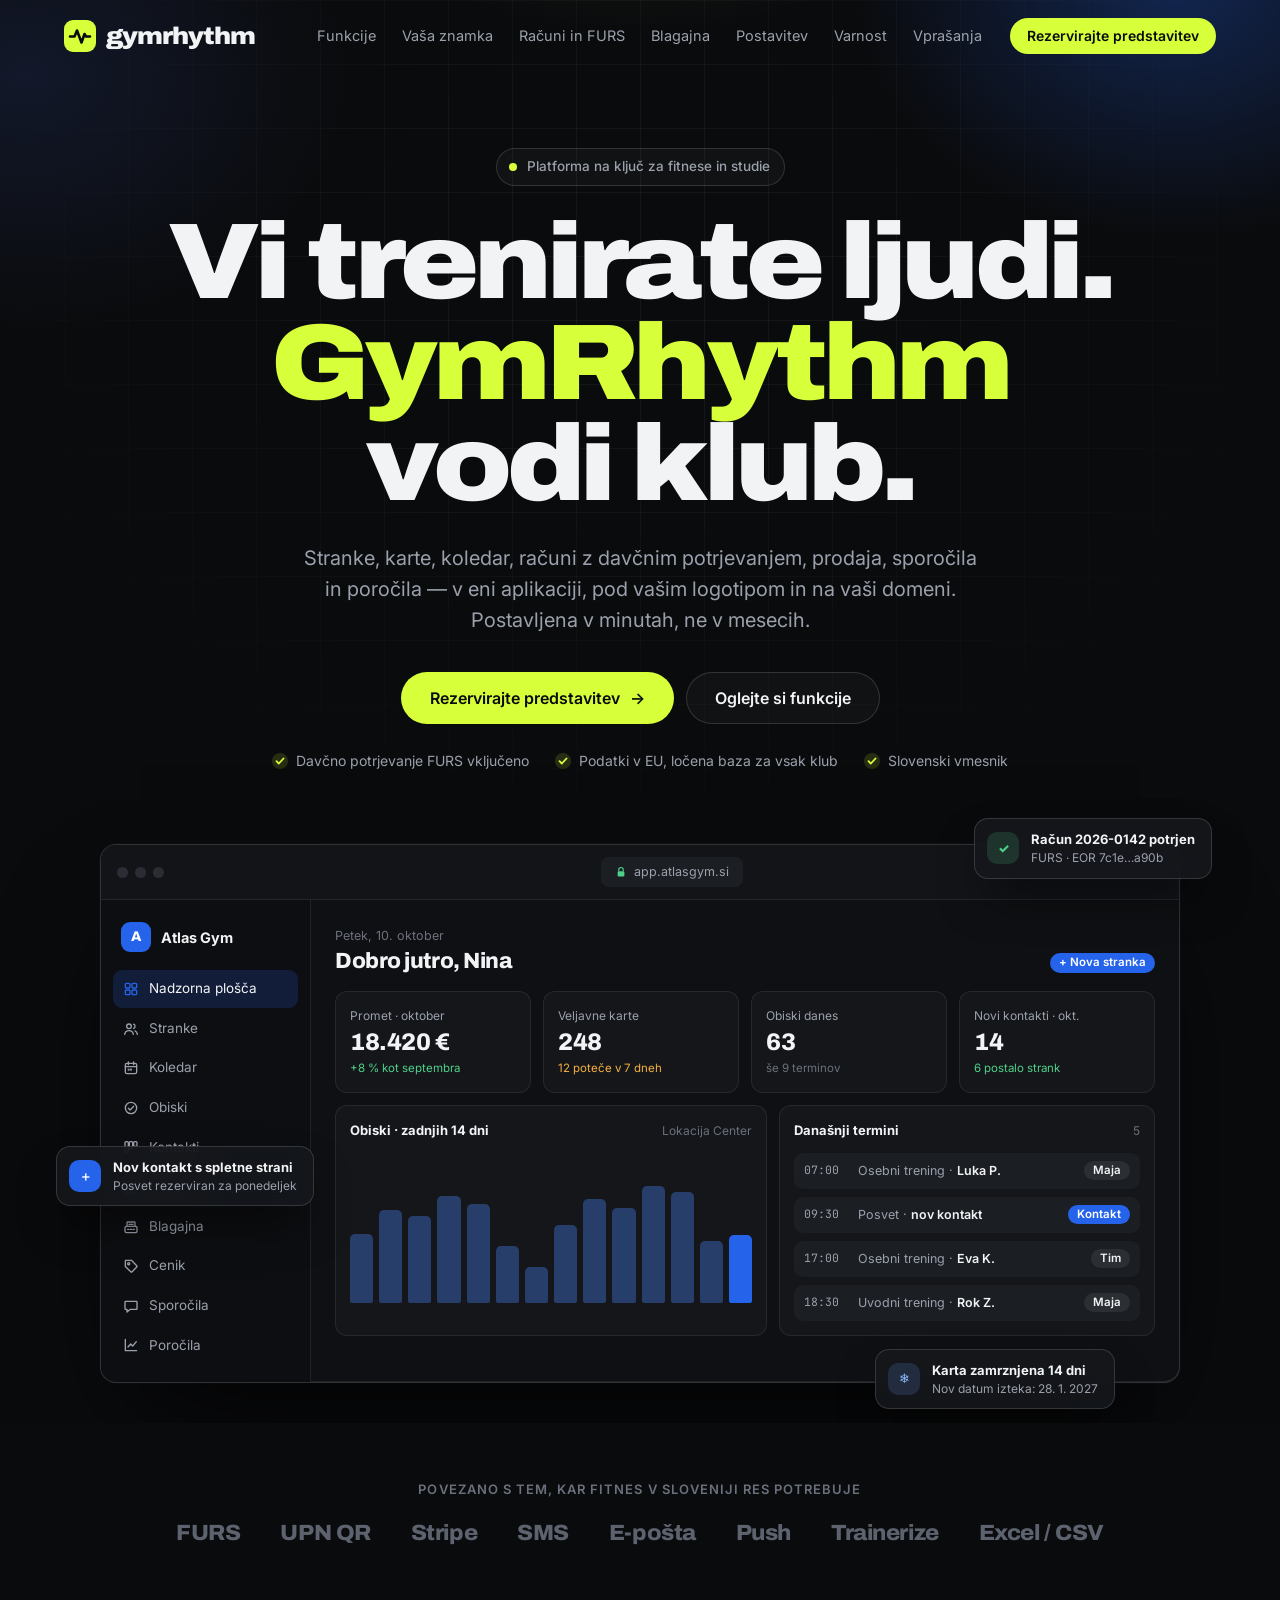
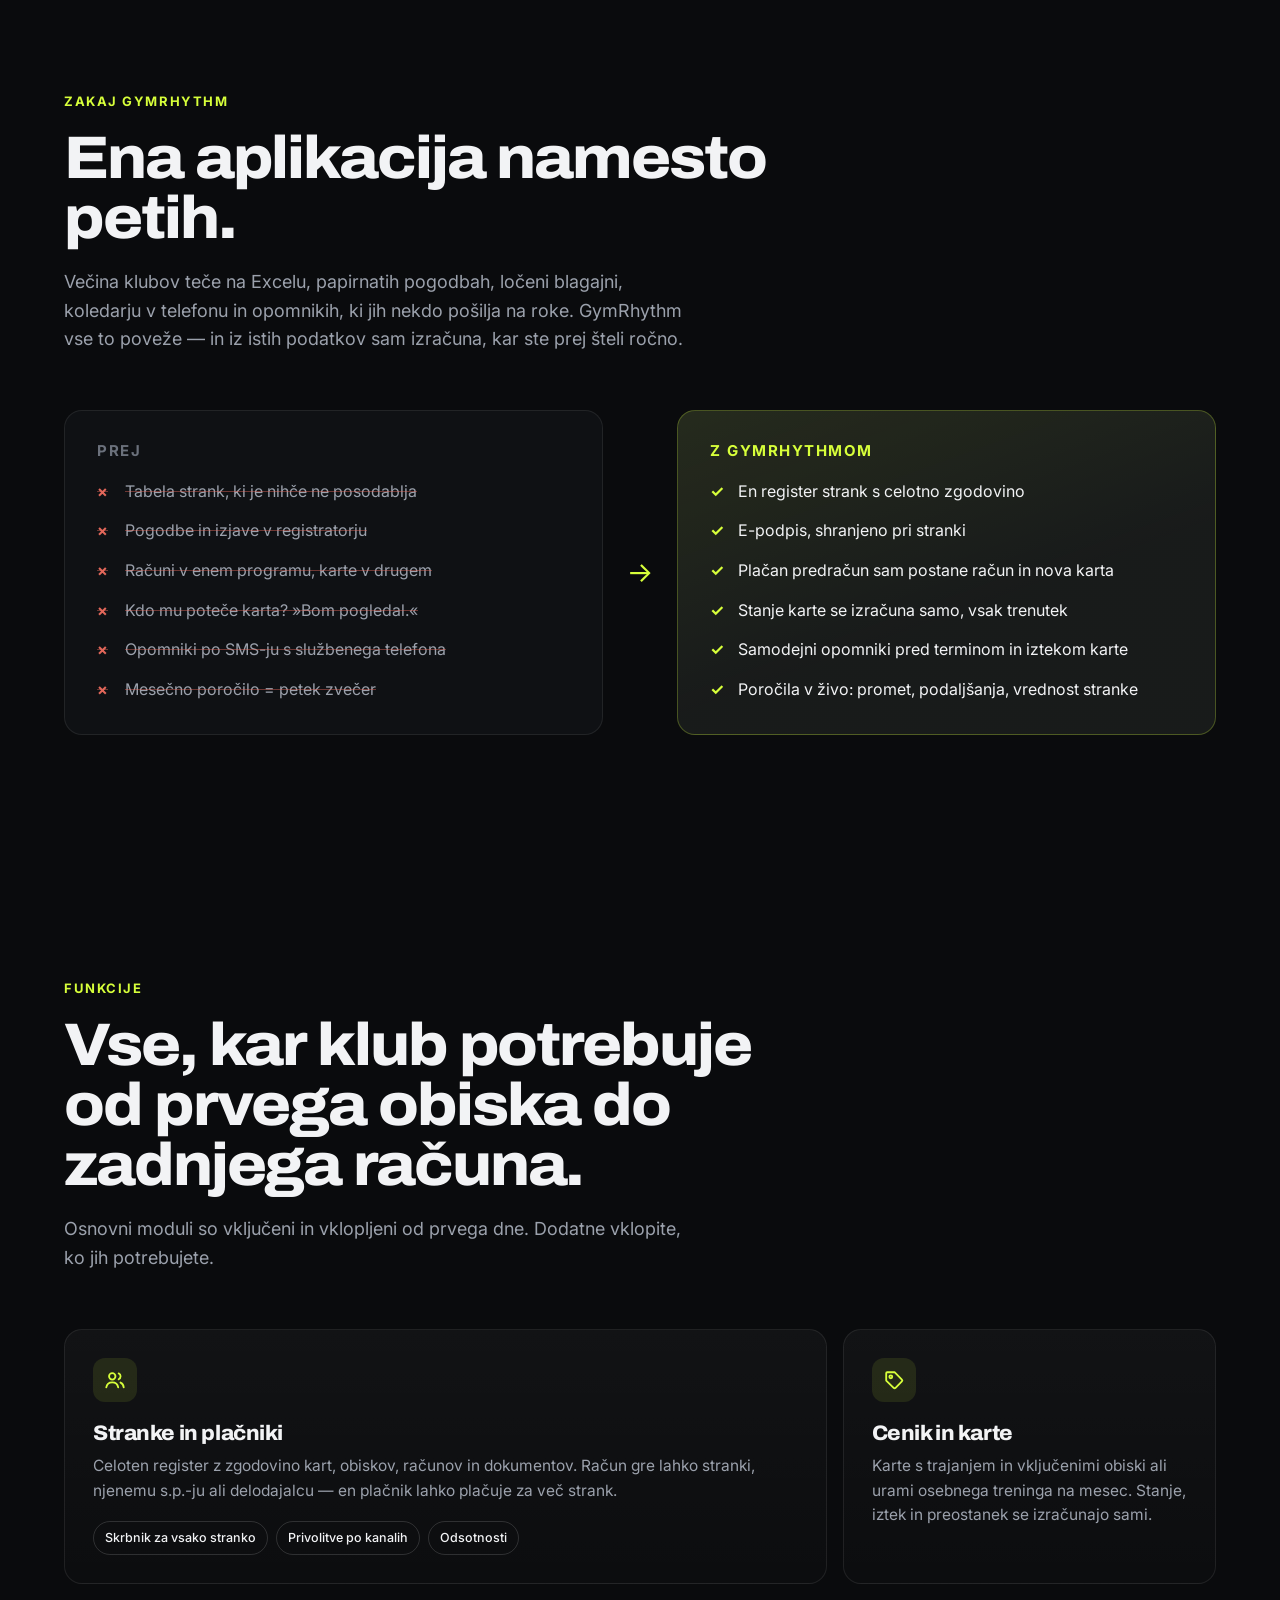
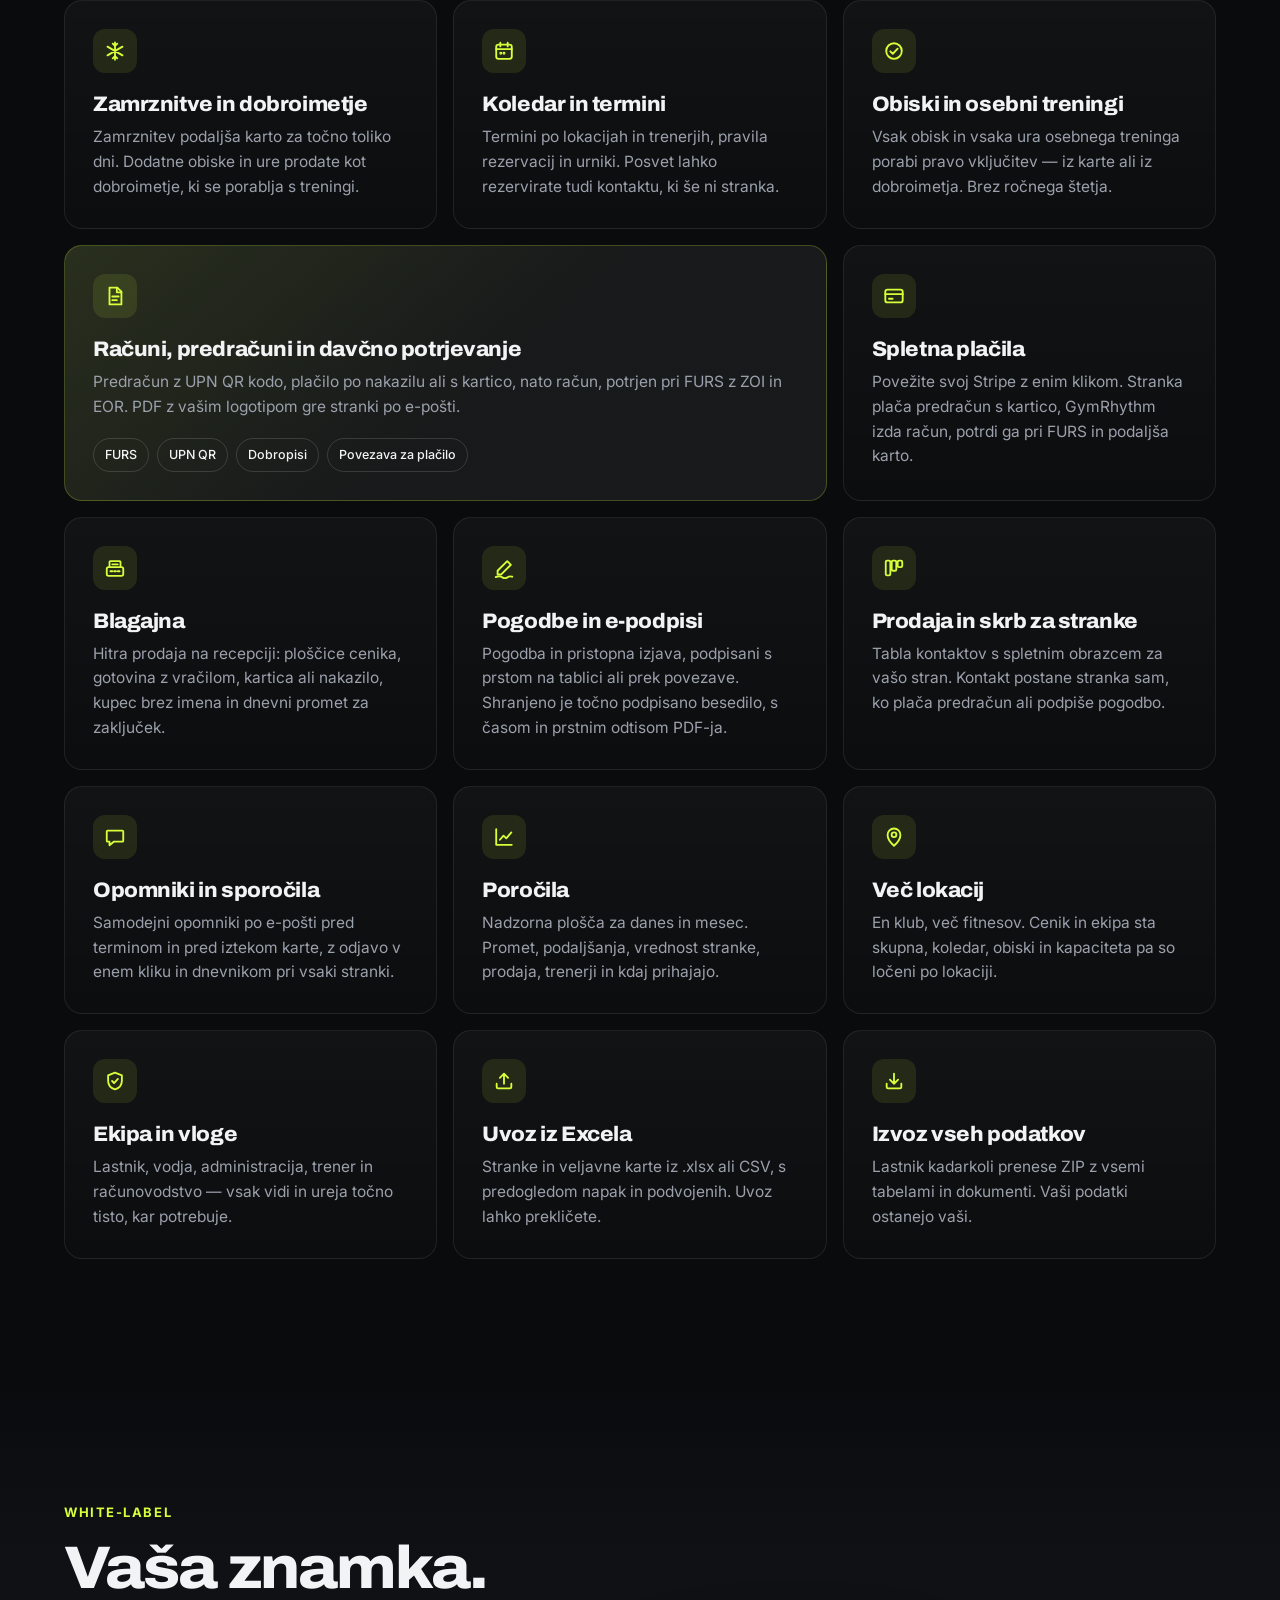
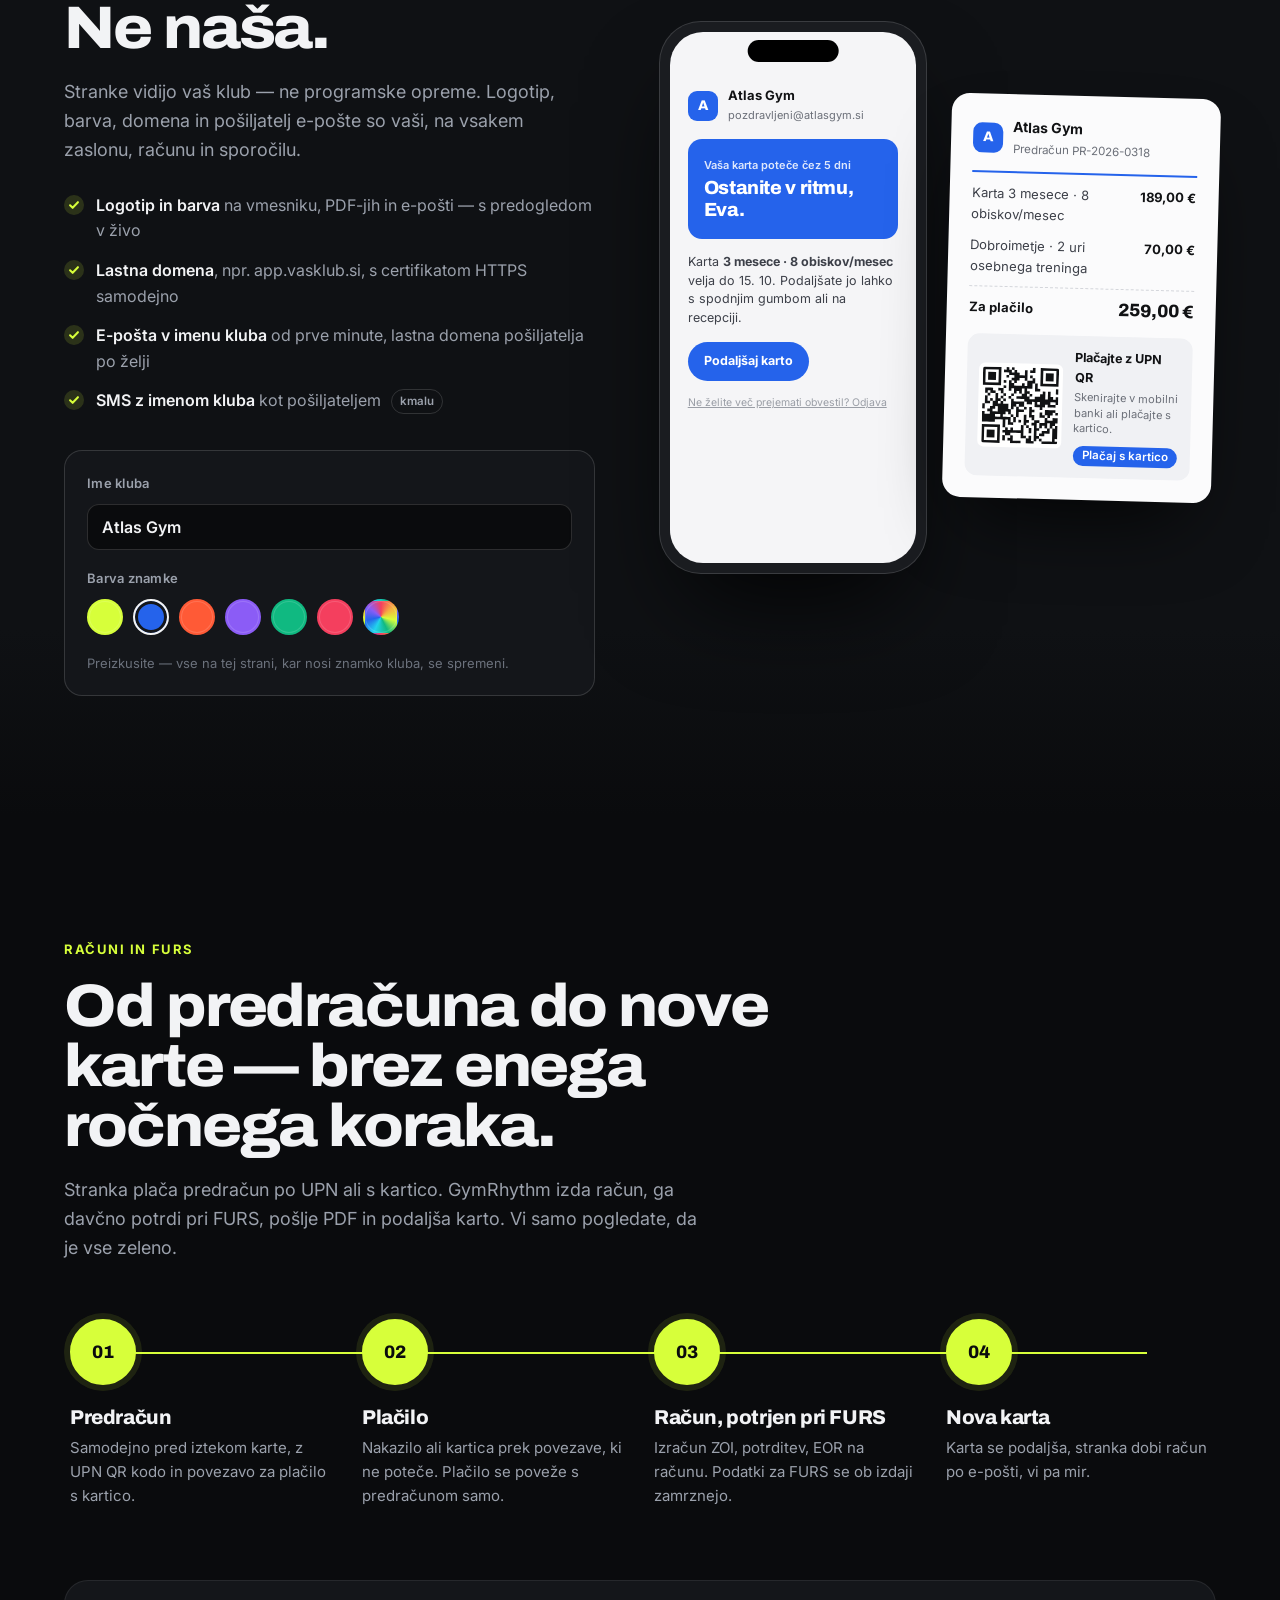
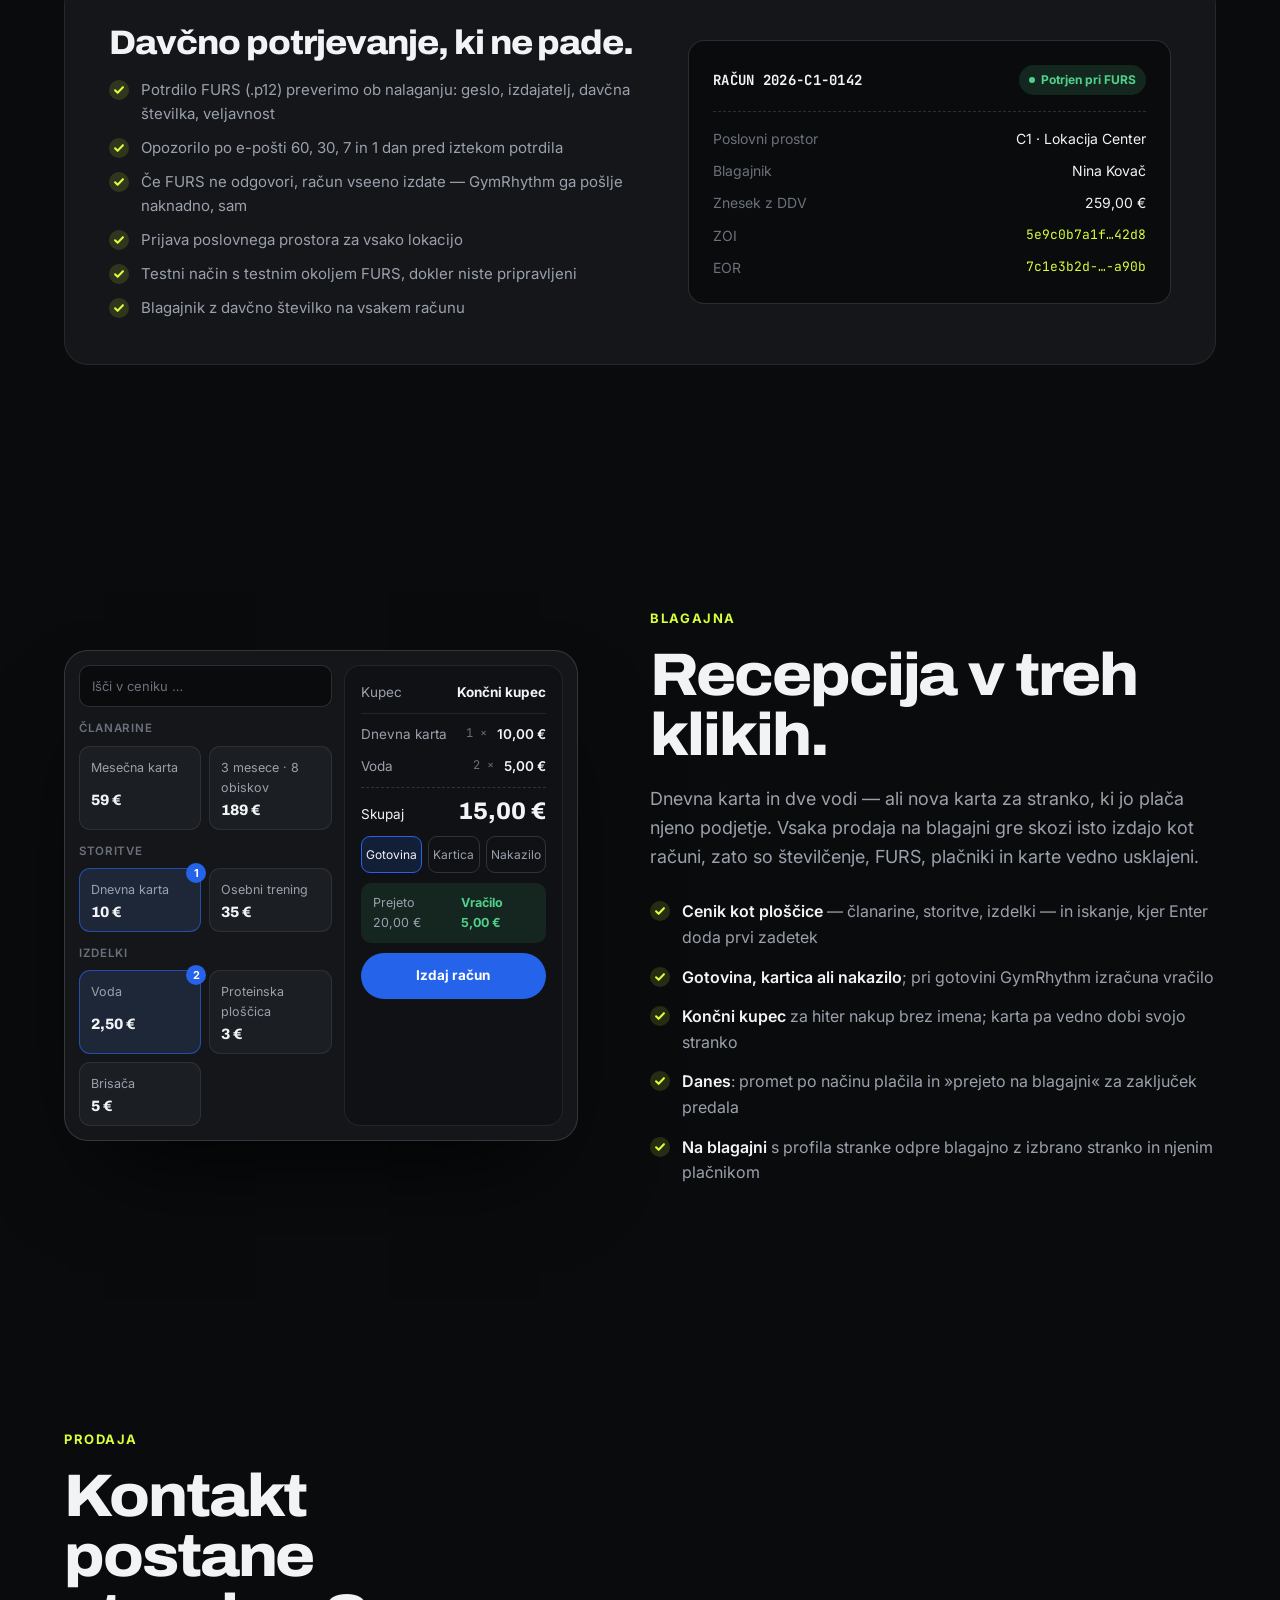
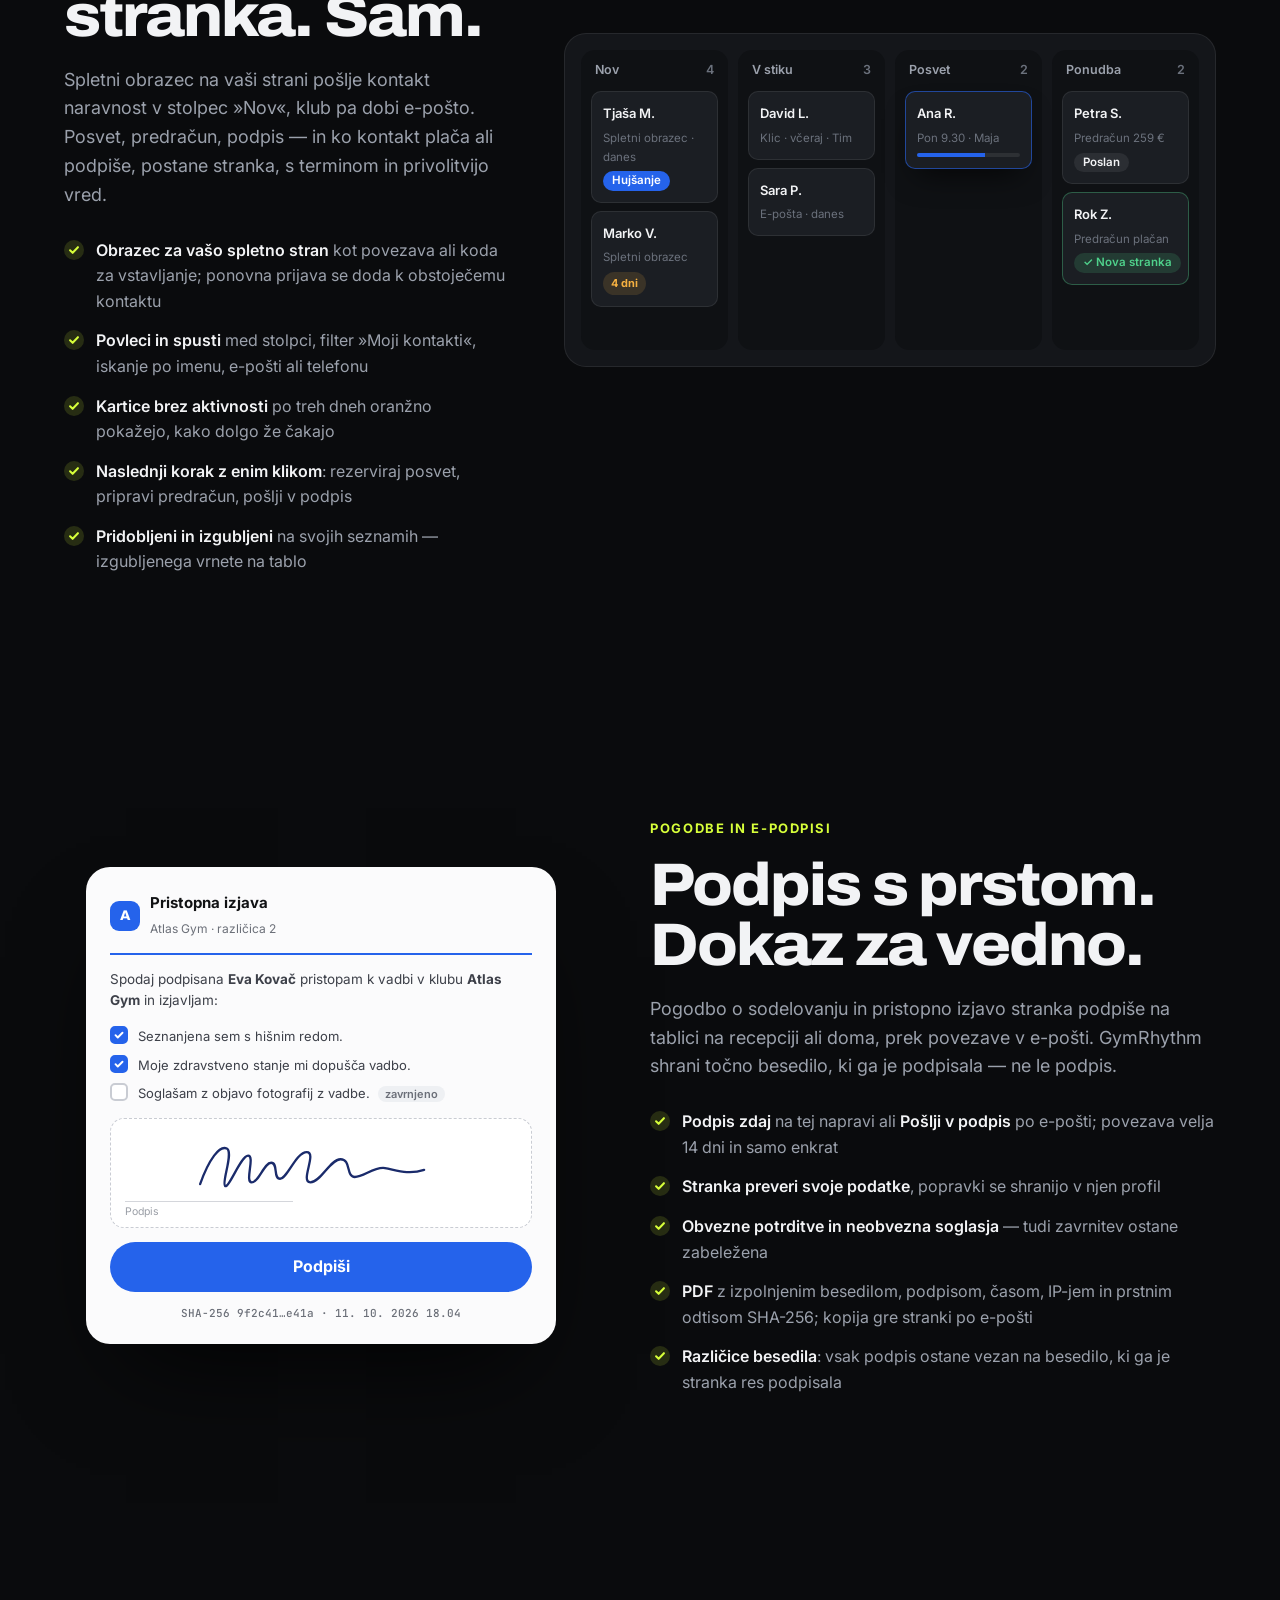
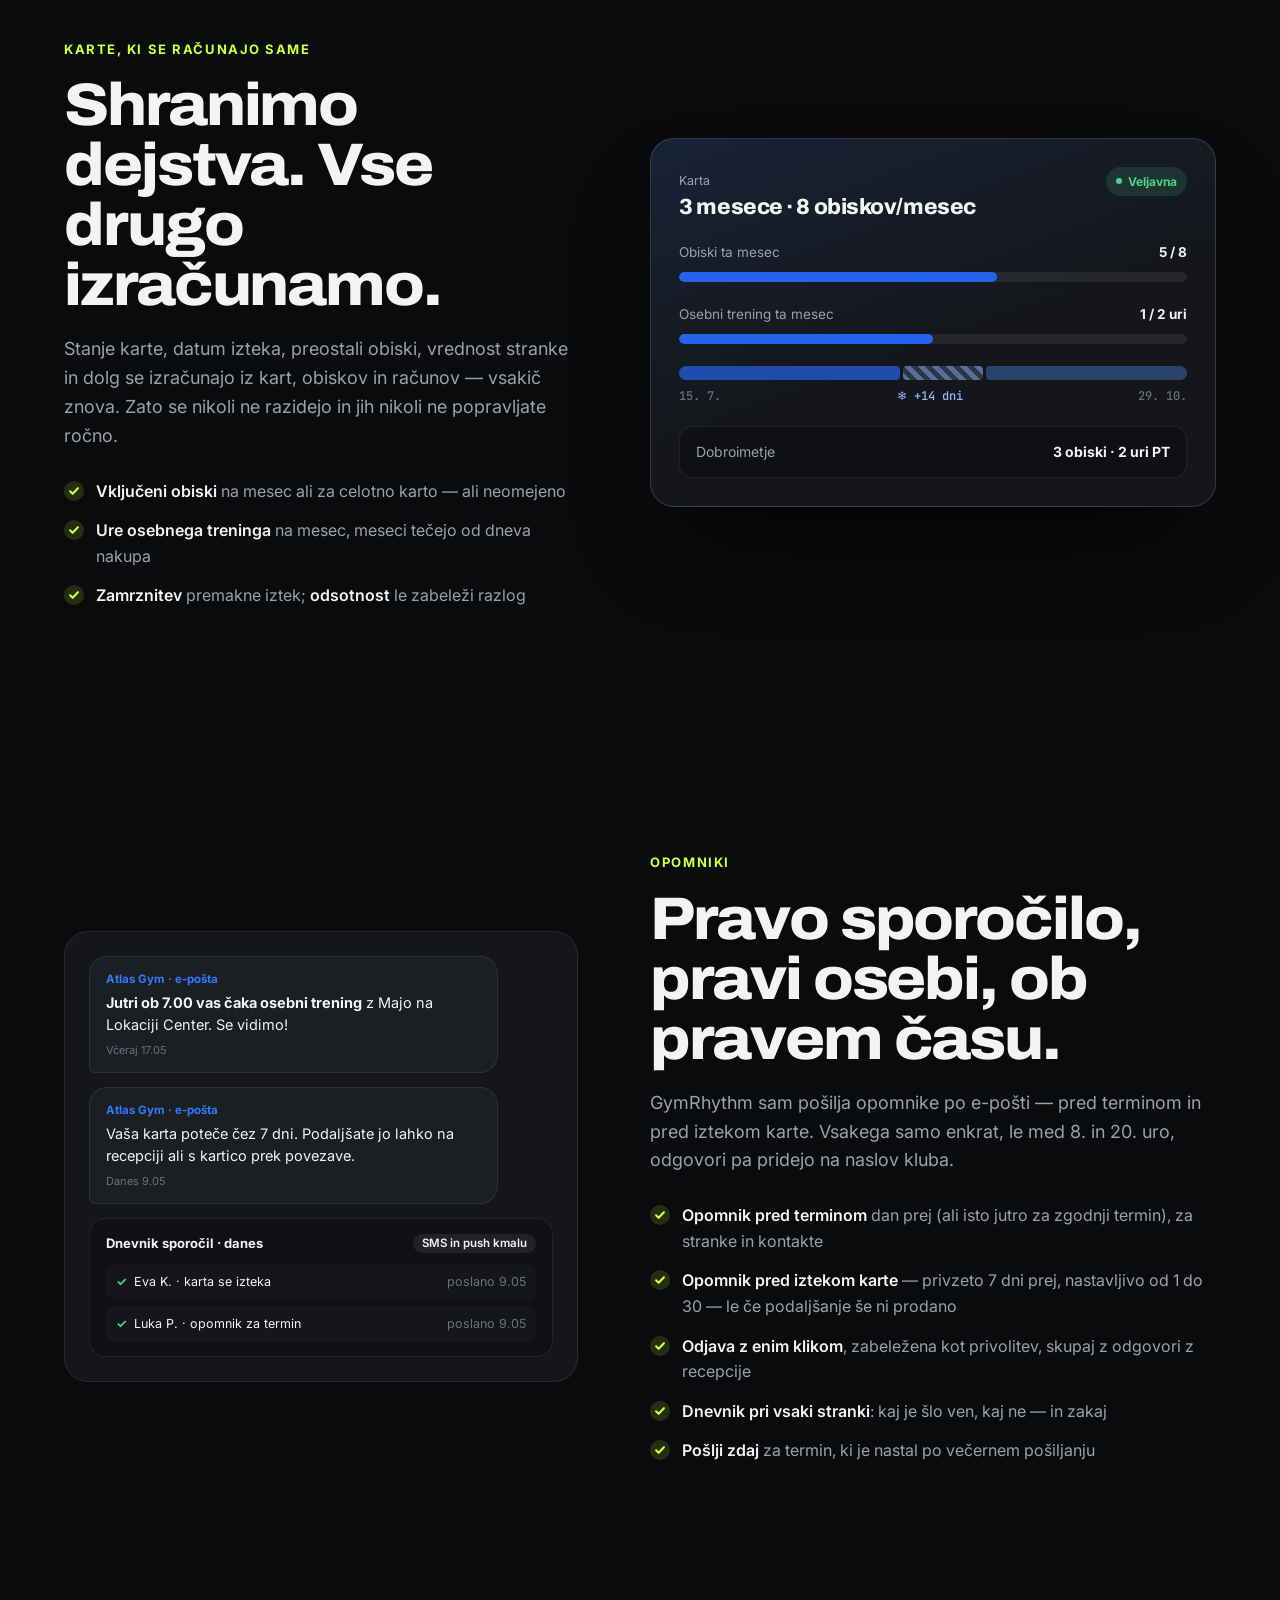
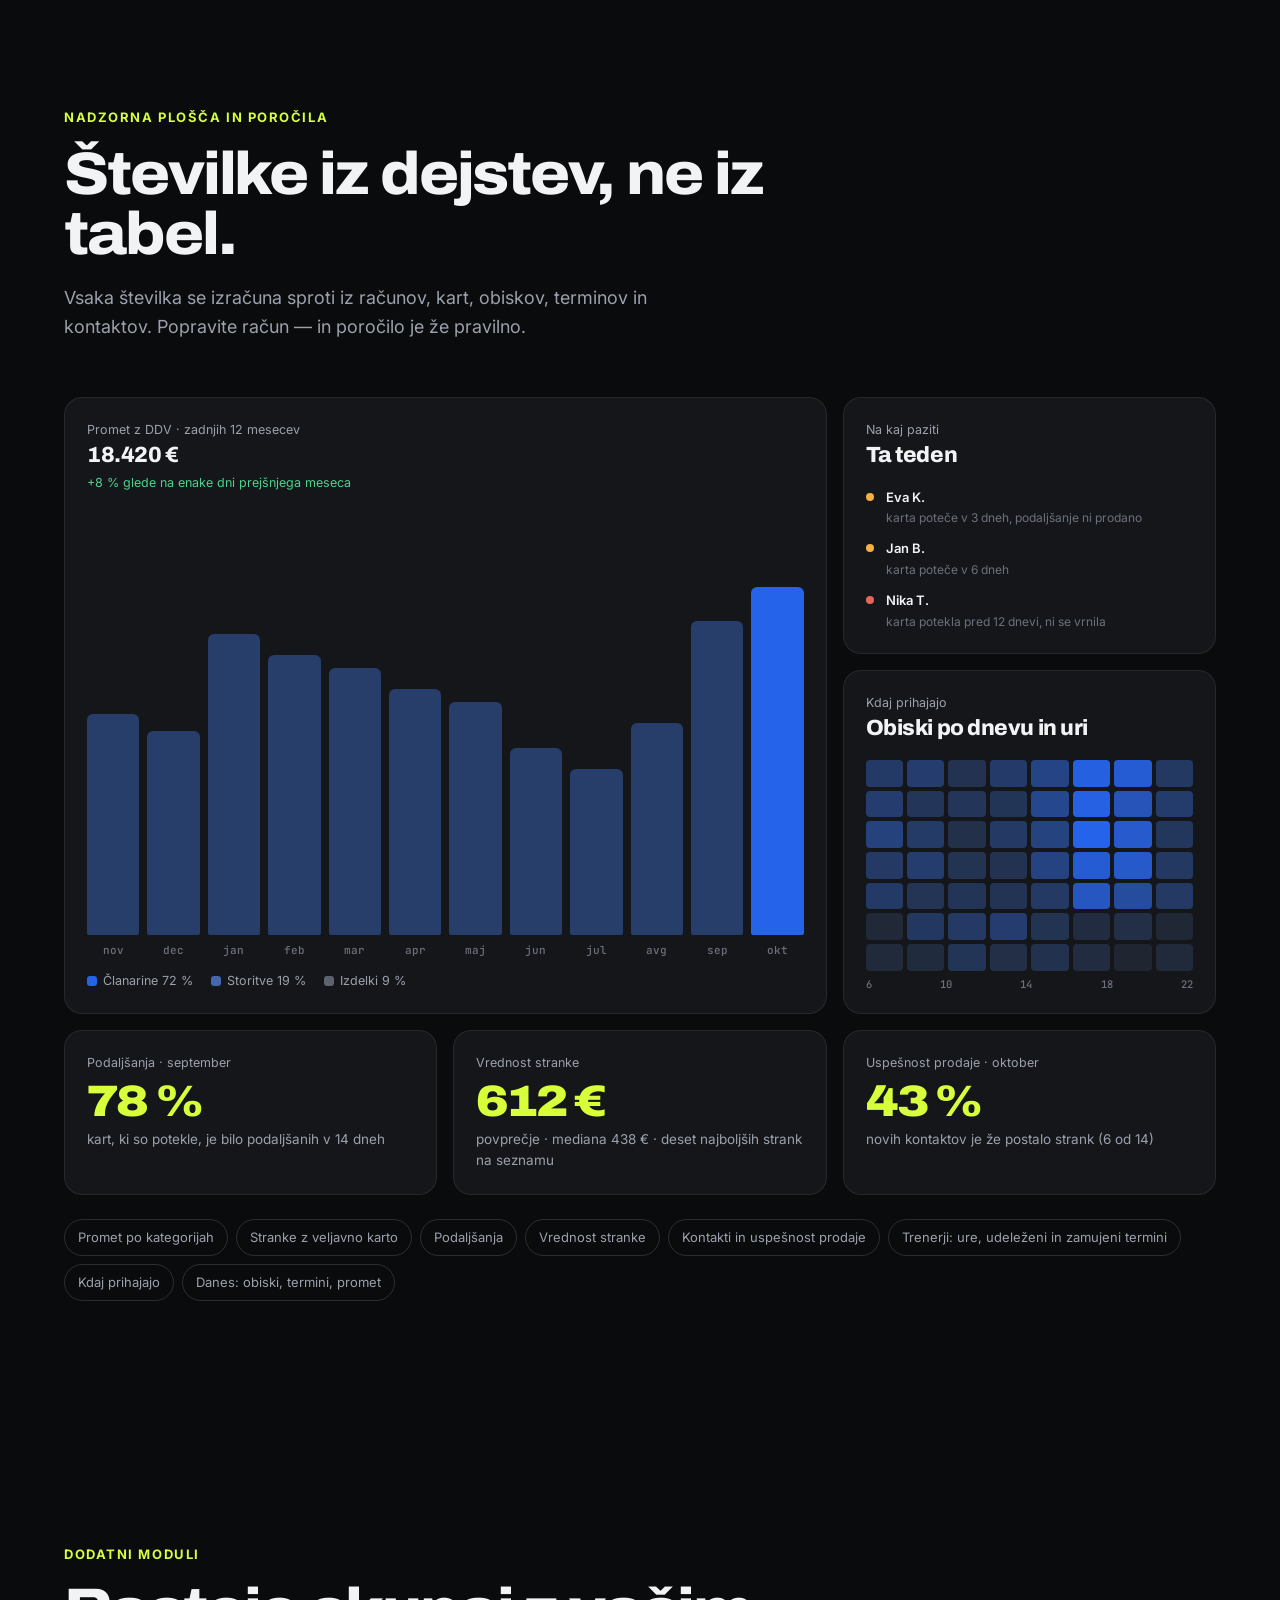
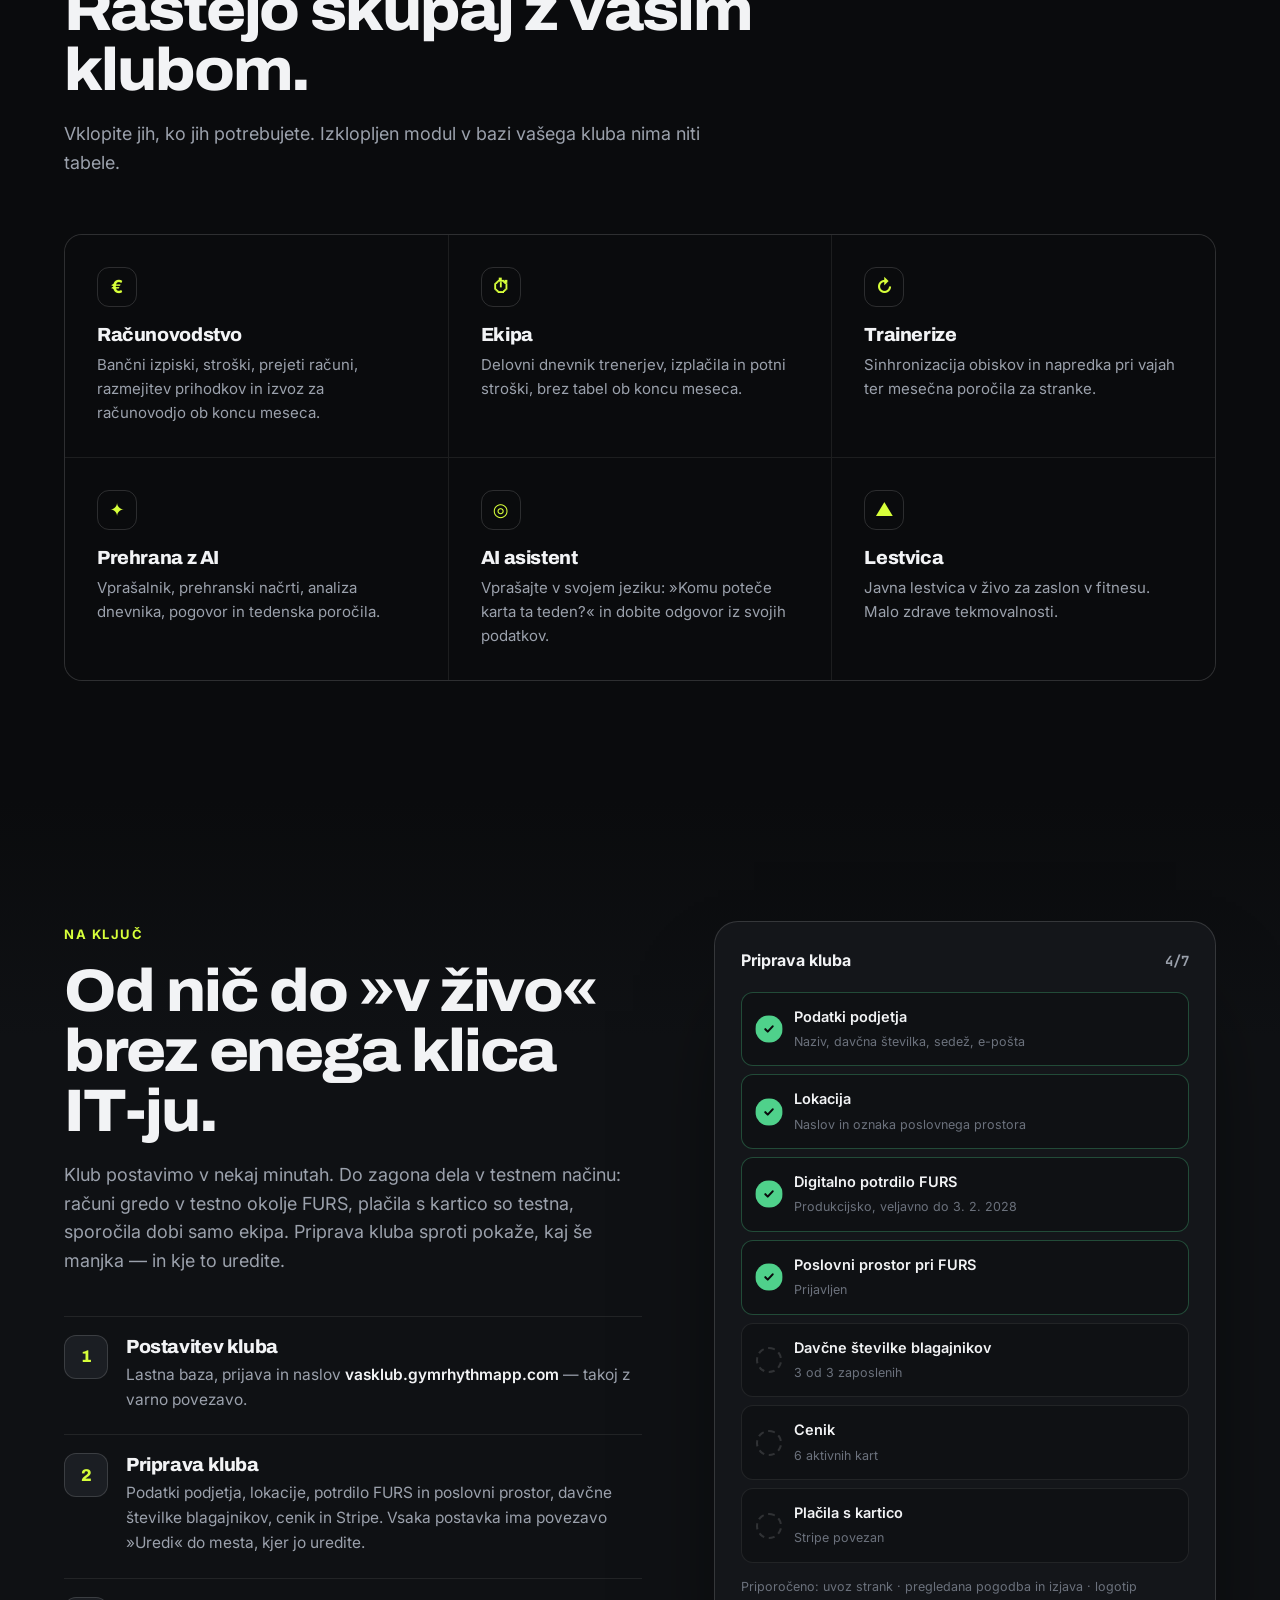
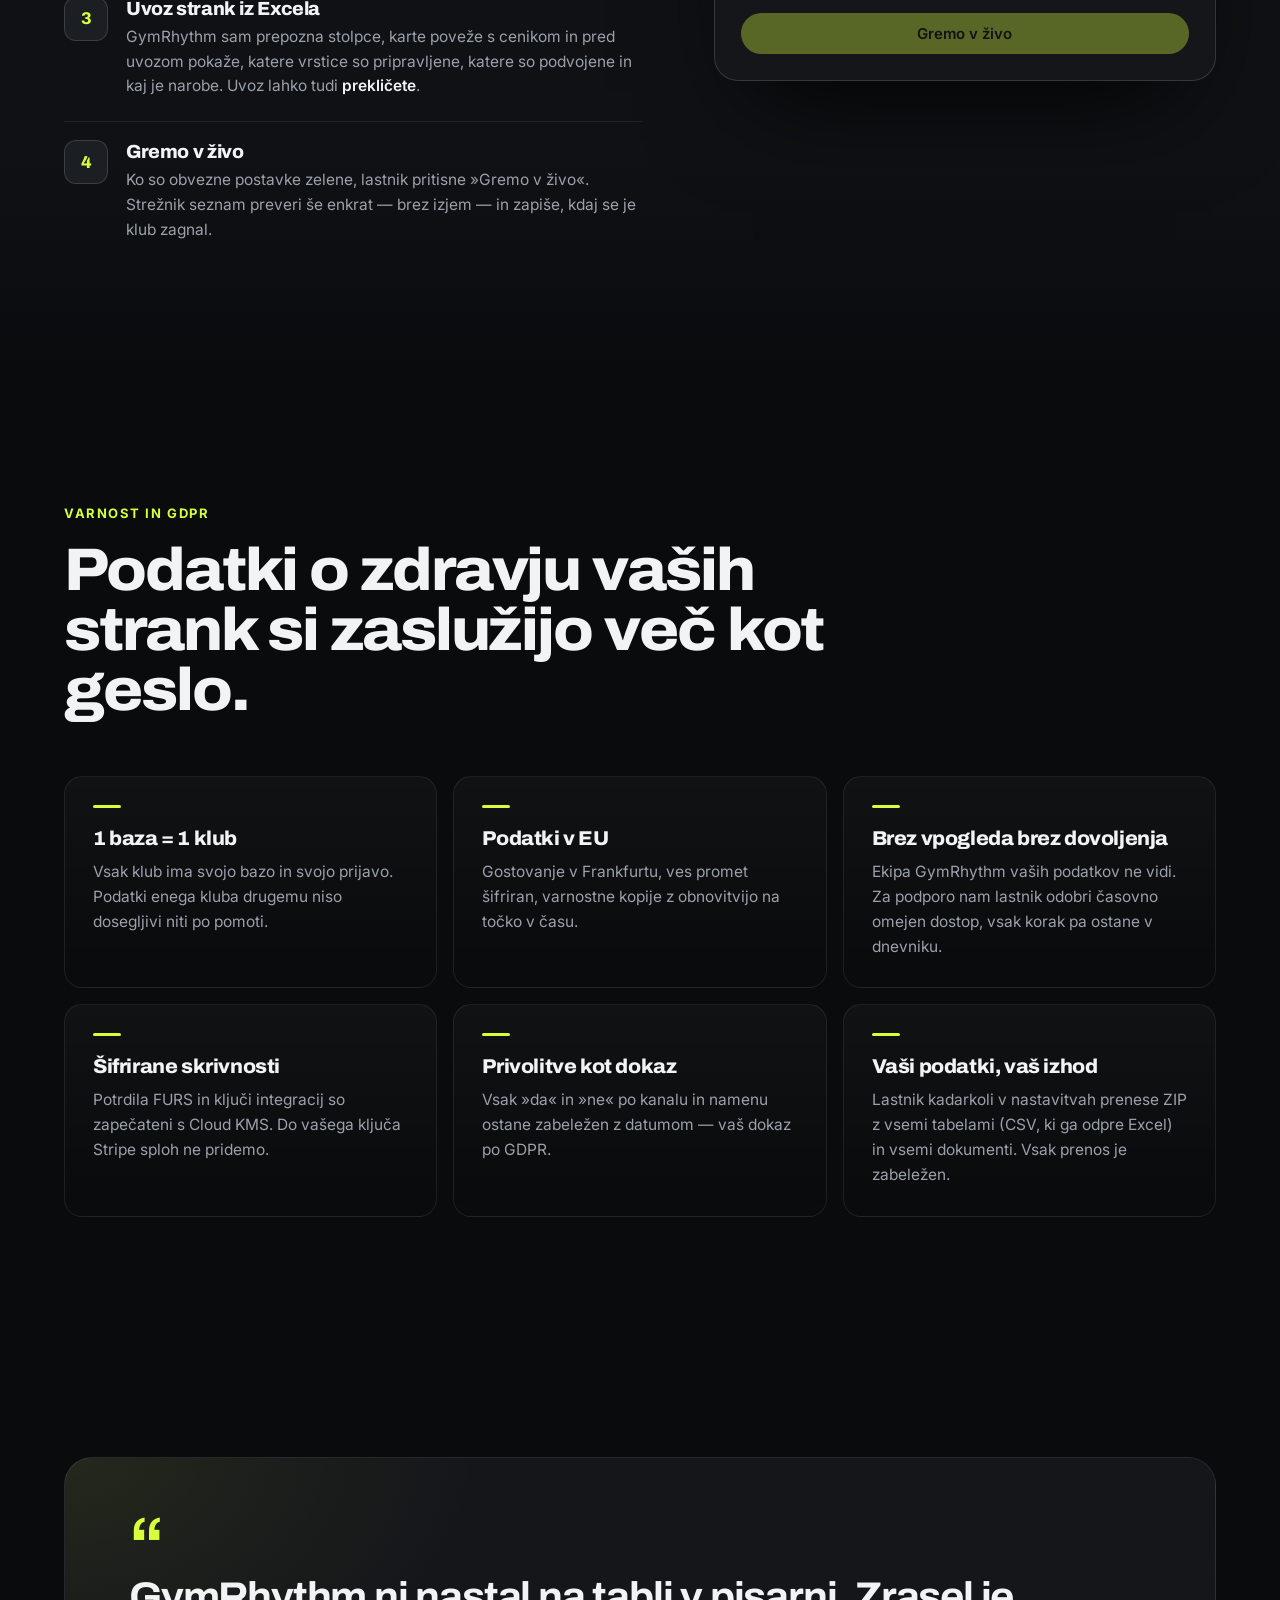
==== commit 2aa8e55a: "Rebrand to GymRhythm on gymrhythmapp.com Rename Napni to GymRhythm across copy, meta and README; new" ====
--- a/index.html
+++ b/index.html
@@ -3,14 +3,17 @@
 <head>
   <meta charset="utf-8">
   <meta name="viewport" content="width=device-width, initial-scale=1">
-  <title>Napni — vse za vodenje fitnesa, pod vašo znamko</title>
-  <meta name="description" content="Napni je platforma na ključ za fitnese in vadbene studie: stranke, karte, koledar, računi z davčnim potrjevanjem, CRM, sporočila in poročila. Pod vašim logotipom, na vaši domeni.">
+  <title>GymRhythm — vse za vodenje fitnesa, pod vašo znamko</title>
+  <meta name="description" content="GymRhythm je platforma na ključ za fitnese in vadbene studie: stranke, karte, koledar, računi z davčnim potrjevanjem, CRM, sporočila in poročila. Pod vašim logotipom, na vaši domeni.">
   <meta name="theme-color" content="#0a0b0d">
+  <link rel="canonical" href="https://gymrhythmapp.com/">
   <meta property="og:type" content="website">
+  <meta property="og:url" content="https://gymrhythmapp.com/">
+  <meta property="og:site_name" content="GymRhythm">
   <meta property="og:locale" content="sl_SI">
-  <meta property="og:title" content="Napni — vse za vodenje fitnesa, pod vašo znamko">
+  <meta property="og:title" content="GymRhythm — vse za vodenje fitnesa, pod vašo znamko">
   <meta property="og:description" content="Stranke, karte, koledar, računi s FURS, CRM in sporočila v eni aplikaciji. Postavljena v minutah, pod vašim logotipom.">
-  <meta property="og:image" content="https://chrassy.github.io/napni-landing/og.png">
+  <meta property="og:image" content="https://gymrhythmapp.com/og.png">
   <meta name="twitter:card" content="summary_large_image">
   <link rel="icon" href="favicon.svg" type="image/svg+xml">
   <link rel="preconnect" href="https://fonts.googleapis.com">
@@ -24,9 +27,9 @@
   <!-- ============ NAV ============ -->
   <header class="nav" id="nav">
     <div class="wrap nav__inner">
-      <a class="logo" href="#" aria-label="Napni — na vrh">
-        <svg class="logo__mark" viewBox="0 0 32 32" aria-hidden="true"><rect width="32" height="32" rx="9" fill="var(--volt)"/><path d="M9 23V9h3.6l6.2 8.6V9H23v14h-3.5l-6.3-8.7V23z" fill="#0a0b0d"/></svg>
-        <span class="logo__word">napni</span>
+      <a class="logo" href="#" aria-label="GymRhythm — na vrh">
+        <svg class="logo__mark" viewBox="0 0 32 32" aria-hidden="true"><rect width="32" height="32" rx="9" fill="var(--volt)"/><path d="M6 16.5h4.5l2.5-6 4.5 12 3-8.5 1.5 2.5H26" fill="none" stroke="#0a0b0d" stroke-width="2.6" stroke-linecap="round" stroke-linejoin="round"/></svg>
+        <span class="logo__word">gymrhythm</span>
       </a>
       <nav class="nav__links" aria-label="Glavna navigacija">
         <a href="#funkcije">Funkcije</a>
@@ -63,7 +66,7 @@
         <p class="eyebrow reveal"><span class="pulse"></span> Platforma na ključ za fitnese in studie</p>
         <h1 class="hero__title reveal">
           Vi trenirate ljudi.<br>
-          <span class="hl">Napni</span> vodi klub.
+          <span class="hl">GymRhythm</span> <span class="hero__keep">vodi klub.</span>
         </h1>
         <p class="hero__lead reveal">
           Stranke, karte, koledar, računi z davčnim potrjevanjem, prodaja, sporočila in poročila — v eni aplikaciji, pod vašim logotipom in na vaši domeni. Postavljena v minutah, ne v mesecih.
@@ -80,7 +83,7 @@
 
         <!-- product mock -->
         <div class="stage reveal" data-club-theme>
-          <div class="app" role="img" aria-label="Prikaz nadzorne plošče aplikacije Napni">
+          <div class="app" role="img" aria-label="Prikaz nadzorne plošče aplikacije GymRhythm">
             <div class="app__bar">
               <span class="dots"><i></i><i></i><i></i></span>
               <span class="app__url"><svg viewBox="0 0 16 16" aria-hidden="true"><path d="M5 7V5a3 3 0 0 1 6 0v2" fill="none" stroke="currentColor" stroke-width="1.5"/><rect x="3.5" y="7" width="9" height="7" rx="1.5" fill="currentColor"/></svg><span data-club-domain>app.atlasgym.si</span></span>
@@ -158,9 +161,9 @@
     <section class="section problem">
       <div class="wrap">
         <div class="section__head reveal">
-          <p class="kicker">Zakaj Napni</p>
+          <p class="kicker">Zakaj GymRhythm</p>
           <h2>Ena aplikacija namesto petih.</h2>
-          <p class="section__lead">Večina klubov teče na Excelu, papirnatih pogodbah, ločeni blagajni, koledarju v telefonu in opomnikih, ki jih nekdo pošilja na roke. Napni vse to poveže — in iz istih podatkov sam izračuna, kar ste prej šteli ročno.</p>
+          <p class="section__lead">Večina klubov teče na Excelu, papirnatih pogodbah, ločeni blagajni, koledarju v telefonu in opomnikih, ki jih nekdo pošilja na roke. GymRhythm vse to poveže — in iz istih podatkov sam izračuna, kar ste prej šteli ročno.</p>
         </div>
         <div class="vs reveal">
           <div class="vs__col vs__col--before">
@@ -176,7 +179,7 @@
           </div>
           <div class="vs__arrow" aria-hidden="true">→</div>
           <div class="vs__col vs__col--after">
-            <h3>Z Napnijem</h3>
+            <h3>Z GymRhythmom</h3>
             <ul>
               <li>En register strank s celotno zgodovino</li>
               <li>E-podpis, shranjeno pri stranki</li>
@@ -235,7 +238,7 @@
           <article class="card reveal">
             <div class="card__ic"><i class="ic ic-card"></i></div>
             <h3>Spletna plačila</h3>
-            <p>Povežite svoj Stripe z enim klikom. Stranka plača predračun s kartico, Napni izda račun, potrdi ga pri FURS in podaljša karto.</p>
+            <p>Povežite svoj Stripe z enim klikom. Stranka plača predračun s kartico, GymRhythm izda račun, potrdi ga pri FURS in podaljša karto.</p>
           </article>
           <article class="card reveal">
             <div class="card__ic"><i class="ic ic-till"></i></div>
@@ -355,7 +358,7 @@
         <div class="section__head reveal">
           <p class="kicker">Računi in FURS</p>
           <h2>Od predračuna do nove karte — brez enega ročnega koraka.</h2>
-          <p class="section__lead">Stranka plača predračun po UPN ali s kartico. Napni izda račun, ga davčno potrdi pri FURS, pošlje PDF in podaljša karto. Vi samo pogledate, da je vse zeleno.</p>
+          <p class="section__lead">Stranka plača predračun po UPN ali s kartico. GymRhythm izda račun, ga davčno potrdi pri FURS, pošlje PDF in podaljša karto. Vi samo pogledate, da je vse zeleno.</p>
         </div>
 
         <ol class="flow reveal">
@@ -387,7 +390,7 @@
             <ul class="checks checks--tight">
               <li>Potrdilo FURS (.p12) preverimo ob nalaganju: geslo, izdajatelj, davčna številka, veljavnost</li>
               <li>Opozorilo po e-pošti 60, 30, 7 in 1 dan pred iztekom potrdila</li>
-              <li>Če FURS ne odgovori, račun vseeno izdate — Napni ga pošlje naknadno, sam</li>
+              <li>Če FURS ne odgovori, račun vseeno izdate — GymRhythm ga pošlje naknadno, sam</li>
               <li>Prijava poslovnega prostora za vsako lokacijo</li>
               <li>Testni način s testnim okoljem FURS, dokler niste pripravljeni</li>
               <li>Blagajnik z davčno številko na vsakem računu</li>
@@ -416,7 +419,7 @@
           <p class="section__lead">Dnevna karta in dve vodi — ali nova karta za stranko, ki jo plača njeno podjetje. Vsaka prodaja na blagajni gre skozi isto izdajo kot računi, zato so številčenje, FURS, plačniki in karte vedno usklajeni.</p>
           <ul class="checks">
             <li><b>Cenik kot ploščice</b> — članarine, storitve, izdelki — in iskanje, kjer Enter doda prvi zadetek</li>
-            <li><b>Gotovina, kartica ali nakazilo</b>; pri gotovini Napni izračuna vračilo</li>
+            <li><b>Gotovina, kartica ali nakazilo</b>; pri gotovini GymRhythm izračuna vračilo</li>
             <li><b>Končni kupec</b> za hiter nakup brez imena; karta pa vedno dobi svojo stranko</li>
             <li><b>Danes</b>: promet po načinu plačila in »prejeto na blagajni« za zaključek predala</li>
             <li><b>Na blagajni</b> s profila stranke odpre blagajno z izbrano stranko in njenim plačnikom</li>
@@ -490,7 +493,7 @@
         <div class="split__copy reveal">
           <p class="kicker">Pogodbe in e-podpisi</p>
           <h2>Podpis s prstom. Dokaz za vedno.</h2>
-          <p class="section__lead">Pogodbo o sodelovanju in pristopno izjavo stranka podpiše na tablici na recepciji ali doma, prek povezave v e-pošti. Napni shrani točno besedilo, ki ga je podpisala — ne le podpis.</p>
+          <p class="section__lead">Pogodbo o sodelovanju in pristopno izjavo stranka podpiše na tablici na recepciji ali doma, prek povezave v e-pošti. GymRhythm shrani točno besedilo, ki ga je podpisala — ne le podpis.</p>
           <ul class="checks">
             <li><b>Podpis zdaj</b> na tej napravi ali <b>Pošlji v podpis</b> po e-pošti; povezava velja 14 dni in samo enkrat</li>
             <li><b>Stranka preveri svoje podatke</b>, popravki se shranijo v njen profil</li>
@@ -562,7 +565,7 @@
         <div class="split__copy reveal">
           <p class="kicker">Opomniki</p>
           <h2>Pravo sporočilo, pravi osebi, ob pravem času.</h2>
-          <p class="section__lead">Napni sam pošilja opomnike po e-pošti — pred terminom in pred iztekom karte. Vsakega samo enkrat, le med 8. in 20. uro, odgovori pa pridejo na naslov kluba.</p>
+          <p class="section__lead">GymRhythm sam pošilja opomnike po e-pošti — pred terminom in pred iztekom karte. Vsakega samo enkrat, le med 8. in 20. uro, odgovori pa pridejo na naslov kluba.</p>
           <ul class="checks">
             <li><b>Opomnik pred terminom</b> dan prej (ali isto jutro za zgodnji termin), za stranke in kontakte</li>
             <li><b>Opomnik pred iztekom karte</b> — privzeto 7 dni prej, nastavljivo od 1 do 30 — le če podaljšanje še ni prodano</li>
@@ -660,9 +663,9 @@
             <p class="section__lead">Klub postavimo v nekaj minutah. Do zagona dela v testnem načinu: računi gredo v testno okolje FURS, plačila s kartico so testna, sporočila dobi samo ekipa. Priprava kluba sproti pokaže, kaj še manjka — in kje to uredite.</p>
           </div>
           <ol class="steps">
-            <li class="reveal"><span>1</span><div><h3>Postavitev kluba</h3><p>Lastna baza, prijava in naslov <b>vasklub.napni.si</b> — takoj z varno povezavo.</p></div></li>
+            <li class="reveal"><span>1</span><div><h3>Postavitev kluba</h3><p>Lastna baza, prijava in naslov <b>vasklub.gymrhythmapp.com</b> — takoj z varno povezavo.</p></div></li>
             <li class="reveal"><span>2</span><div><h3>Priprava kluba</h3><p>Podatki podjetja, lokacije, potrdilo FURS in poslovni prostor, davčne številke blagajnikov, cenik in Stripe. Vsaka postavka ima povezavo »Uredi« do mesta, kjer jo uredite.</p></div></li>
-            <li class="reveal"><span>3</span><div><h3>Uvoz strank iz Excela</h3><p>Napni sam prepozna stolpce, karte poveže s cenikom in pred uvozom pokaže, katere vrstice so pripravljene, katere so podvojene in kaj je narobe. Uvoz lahko tudi <b>prekličete</b>.</p></div></li>
+            <li class="reveal"><span>3</span><div><h3>Uvoz strank iz Excela</h3><p>GymRhythm sam prepozna stolpce, karte poveže s cenikom in pred uvozom pokaže, katere vrstice so pripravljene, katere so podvojene in kaj je narobe. Uvoz lahko tudi <b>prekličete</b>.</p></div></li>
             <li class="reveal"><span>4</span><div><h3>Gremo v živo</h3><p>Ko so obvezne postavke zelene, lastnik pritisne »Gremo v živo«. Strežnik seznam preveri še enkrat — brez izjem — in zapiše, kdaj se je klub zagnal.</p></div></li>
           </ol>
         </div>
@@ -693,7 +696,7 @@
         <div class="sec-grid">
           <div class="sec reveal"><b>1 baza = 1 klub</b><p>Vsak klub ima svojo bazo in svojo prijavo. Podatki enega kluba drugemu niso dosegljivi niti po pomoti.</p></div>
           <div class="sec reveal"><b>Podatki v EU</b><p>Gostovanje v Frankfurtu, ves promet šifriran, varnostne kopije z obnovitvijo na točko v času.</p></div>
-          <div class="sec reveal"><b>Brez vpogleda brez dovoljenja</b><p>Ekipa Napni vaših podatkov ne vidi. Za podporo nam lastnik odobri časovno omejen dostop, vsak korak pa ostane v dnevniku.</p></div>
+          <div class="sec reveal"><b>Brez vpogleda brez dovoljenja</b><p>Ekipa GymRhythm vaših podatkov ne vidi. Za podporo nam lastnik odobri časovno omejen dostop, vsak korak pa ostane v dnevniku.</p></div>
           <div class="sec reveal"><b>Šifrirane skrivnosti</b><p>Potrdila FURS in ključi integracij so zapečateni s Cloud KMS. Do vašega ključa Stripe sploh ne pridemo.</p></div>
           <div class="sec reveal"><b>Privolitve kot dokaz</b><p>Vsak »da« in »ne« po kanalu in namenu ostane zabeležen z datumom — vaš dokaz po GDPR.</p></div>
           <div class="sec reveal"><b>Vaši podatki, vaš izhod</b><p>Lastnik kadarkoli v nastavitvah prenese ZIP z vsemi tabelami (CSV, ki ga odpre Excel) in vsemi dokumenti. Vsak prenos je zabeležen.</p></div>
@@ -705,7 +708,7 @@
     <section class="section origin">
       <div class="wrap"><div class="origin__inner reveal">
         <blockquote>
-          Napni ni nastal na tabli v pisarni. Zrasel je iz aplikacije, ki vsak dan vodi pravi fitnes v Ljubljani — z vsemi računi, pogodbami in opomniki vred.
+          GymRhythm ni nastal na tabli v pisarni. Zrasel je iz aplikacije, ki vsak dan vodi pravi fitnes v Ljubljani — z vsemi računi, pogodbami in opomniki vred.
         </blockquote>
         <dl class="stats">
           <div><dt><span class="num" data-count="15">15</span></dt><dd>modulov</dd></div>
@@ -746,7 +749,7 @@
             <ul class="checks checks--tight">
               <li>Vse iz Osnove</li>
               <li>Osebna postavitev in uvoz podatkov z nami</li>
-              <li>Neposredna linija do ekipe, ki gradi Napni</li>
+              <li>Neposredna linija do ekipe, ki gradi GymRhythm</li>
               <li>Vpliv na to, kaj gradimo naslednje</li>
               <li>Pogoji pilotnega kluba, zaklenjeni vnaprej</li>
             </ul>
@@ -788,7 +791,7 @@
         <div class="faq__list">
           <details class="reveal">
             <summary>Ali moram karkoli namestiti?</summary>
-            <p>Ne. Napni teče v brskalniku na računalniku, tablici in telefonu. Strežnike, posodobitve in varnostne kopije urejamo mi.</p>
+            <p>Ne. GymRhythm teče v brskalniku na računalniku, tablici in telefonu. Strežnike, posodobitve in varnostne kopije urejamo mi.</p>
           </details>
           <details class="reveal">
             <summary>Kako hitro lahko začnemo?</summary>
@@ -796,11 +799,11 @@
           </details>
           <details class="reveal">
             <summary>Lahko prenesemo podatke iz obstoječega programa?</summary>
-            <p>Da. Stranke in njihove veljavne karte uvozite iz Excela (.xlsx) ali CSV-ja, tudi v kodiranju slovenskega Excela. Napni sam prepozna stolpce v slovenščini ali angleščini, karte poveže s cenikom in pred uvozom pokaže, katere vrstice so pripravljene, katere so podvojene in kaj je narobe. Če se zmotite, uvoz prekličete.</p>
+            <p>Da. Stranke in njihove veljavne karte uvozite iz Excela (.xlsx) ali CSV-ja, tudi v kodiranju slovenskega Excela. GymRhythm sam prepozna stolpce v slovenščini ali angleščini, karte poveže s cenikom in pred uvozom pokaže, katere vrstice so pripravljene, katere so podvojene in kaj je narobe. Če se zmotite, uvoz prekličete.</p>
           </details>
           <details class="reveal">
-            <summary>Ali Napni res izdaja davčno potrjene račune?</summary>
-            <p>Da. Naložite svoje potrdilo FURS, prijavite poslovni prostor za vsako lokacijo in Napni potrjuje račune z ZOI in EOR. Dokler ste v testnem načinu, gredo računi v testno okolje FURS. Če FURS za trenutek ni dosegljiv, račun vseeno izdate in Napni ga pošlje naknadno.</p>
+            <summary>Ali GymRhythm res izdaja davčno potrjene račune?</summary>
+            <p>Da. Naložite svoje potrdilo FURS, prijavite poslovni prostor za vsako lokacijo in GymRhythm potrjuje račune z ZOI in EOR. Dokler ste v testnem načinu, gredo računi v testno okolje FURS. Če FURS za trenutek ni dosegljiv, račun vseeno izdate in GymRhythm ga pošlje naknadno.</p>
           </details>
           <details class="reveal">
             <summary>Imamo več lokacij. Ali to deluje?</summary>
@@ -808,7 +811,7 @@
           </details>
           <details class="reveal">
             <summary>Kdo ima dostop do podatkov naših strank?</summary>
-            <p>Samo vaša ekipa, glede na vloge, ki jih določite. Ekipa Napni do podatkov nima dostopa, razen če ga lastnik kluba časovno omejeno odobri za podporo — in vsak korak je zabeležen v dnevniku kluba.</p>
+            <p>Samo vaša ekipa, glede na vloge, ki jih določite. Ekipa GymRhythm do podatkov nima dostopa, razen če ga lastnik kluba časovno omejeno odobri za podporo — in vsak korak je zabeležen v dnevniku kluba.</p>
           </details>
           <details class="reveal">
             <summary>Kaj se zgodi, če odidemo?</summary>
@@ -816,11 +819,11 @@
           </details>
           <details class="reveal">
             <summary>Kdo pripravi besedilo pogodbe in pristopne izjave?</summary>
-            <p>Od prvega dne imate vzorčno besedilo Napni. Pred zagonom naj ga pregleda vaš pravnik; spremembe nam pošljete in ekipa Napni objavi novo, pregledano različico. Vsak podpisan dokument ostane vezan na besedilo, ki ga je stranka res podpisala.</p>
+            <p>Od prvega dne imate vzorčno besedilo GymRhythm. Pred zagonom naj ga pregleda vaš pravnik; spremembe nam pošljete in ekipa GymRhythm objavi novo, pregledano različico. Vsak podpisan dokument ostane vezan na besedilo, ki ga je stranka res podpisala.</p>
           </details>
           <details class="reveal">
             <summary>Ali lahko uporabljamo svojo domeno?</summary>
-            <p>Da. Takoj dobite naslov <b>vasklub.napni.si</b>, kadarkoli pa lahko dodate lastno domeno, npr. app.vasklub.si. Certifikat HTTPS se uredi samodejno.</p>
+            <p>Da. Takoj dobite naslov <b>vasklub.gymrhythmapp.com</b>, kadarkoli pa lahko dodate lastno domeno, npr. app.vasklub.si. Certifikat HTTPS se uredi samodejno.</p>
           </details>
         </div>
       </div>
@@ -829,22 +832,22 @@
     <!-- ============ CTA ============ -->
     <section class="cta" id="kontakt">
       <div class="wrap"><div class="cta__inner reveal">
-        <h2>Napnimo vaš klub.</h2>
-        <p>Pokažemo vam Napni na vaših primerih — od nove stranke do potrjenega računa — v 30 minutah.</p>
+        <h2>Uglasimo vaš klub.</h2>
+        <p>Pokažemo vam GymRhythm na vaših primerih — od nove stranke do potrjenega računa — v 30 minutah.</p>
         <div class="cta__actions">
-          <a class="btn btn--dark btn--lg" data-mail data-subject="Predstavitev Napni" href="mailto:info@napni.si?subject=Predstavitev%20Napni">Rezervirajte predstavitev <span aria-hidden="true">→</span></a>
-          <a class="btn btn--outline-dark btn--lg" data-mail data-subject="Pilotni klub Napni" href="mailto:info@napni.si?subject=Pilotni%20klub%20Napni">Prijavite se kot pilotni klub</a>
-        </div>
-        <p class="cta__mail">ali pišite na <a data-mail data-plain href="mailto:info@napni.si">info@napni.si</a></p>
+          <a class="btn btn--dark btn--lg" data-mail data-subject="Predstavitev GymRhythm" href="mailto:info@gymrhythmapp.com?subject=Predstavitev%20GymRhythm">Rezervirajte predstavitev <span aria-hidden="true">→</span></a>
+          <a class="btn btn--outline-dark btn--lg" data-mail data-subject="Pilotni klub GymRhythm" href="mailto:info@gymrhythmapp.com?subject=Pilotni%20klub%20GymRhythm">Prijavite se kot pilotni klub</a>
+        </div>
+        <p class="cta__mail">ali pišite na <a data-mail data-plain href="mailto:info@gymrhythmapp.com">info@gymrhythmapp.com</a></p>
       </div></div>
     </section>
   </main>
 
   <footer class="footer">
     <div class="wrap footer__inner">
-      <a class="logo" href="#" aria-label="Napni — na vrh">
-        <svg class="logo__mark" viewBox="0 0 32 32" aria-hidden="true"><rect width="32" height="32" rx="9" fill="var(--volt)"/><path d="M9 23V9h3.6l6.2 8.6V9H23v14h-3.5l-6.3-8.7V23z" fill="#0a0b0d"/></svg>
-        <span class="logo__word">napni</span>
+      <a class="logo" href="#" aria-label="GymRhythm — na vrh">
+        <svg class="logo__mark" viewBox="0 0 32 32" aria-hidden="true"><rect width="32" height="32" rx="9" fill="var(--volt)"/><path d="M6 16.5h4.5l2.5-6 4.5 12 3-8.5 1.5 2.5H26" fill="none" stroke="#0a0b0d" stroke-width="2.6" stroke-linecap="round" stroke-linejoin="round"/></svg>
+        <span class="logo__word">gymrhythm</span>
       </a>
       <p>Platforma na ključ za fitnese in vadbene studie. Narejeno v Sloveniji.</p>
       <nav aria-label="Noga">
@@ -854,7 +857,7 @@
         <a href="#cenik">Cenik</a>
         <a href="#kontakt">Kontakt</a>
       </nav>
-      <small>© <span id="year">2026</span> Napni. Imena strank, trenerjev in zneski na tej strani so ponazoritve.</small>
+      <small>© <span id="year">2026</span> GymRhythm. Imena strank, trenerjev in zneski na tej strani so ponazoritve.</small>
     </div>
   </footer>
 
--- a/styles.css
+++ b/styles.css
@@ -1,5 +1,5 @@
-/* Napni landing — tokens
-   --volt is Napni's own brand; --club is the demo Club's accent,
+/* GymRhythm landing — tokens
+   --volt is GymRhythm's own brand; --club is the demo Club's accent,
    changed live by the white-label tuner. */
 :root {
   color-scheme: dark;
@@ -136,6 +136,7 @@
   font-size: clamp(44px, 8.4vw, 112px); font-weight: 900; font-stretch: 112%; letter-spacing: -0.045em; line-height: .94;
 }
 .hl { color: var(--volt); position: relative; white-space: nowrap; }
+.hero__keep { white-space: nowrap; }
 .hero__lead { margin: 28px auto 0; max-width: 680px; color: var(--muted); font-size: clamp(17px, 2vw, 20px); line-height: 1.55; }
 .hero__ctas { display: flex; flex-wrap: wrap; justify-content: center; gap: 12px; margin-top: 36px; }
 .hero__ticks { display: flex; flex-wrap: wrap; justify-content: center; gap: 10px 26px; margin-top: 26px; color: var(--muted); font-size: 14px; }
@@ -568,8 +569,8 @@
   background: var(--volt); color: var(--volt-ink);
 }
 .cta__inner::before {
-  content: "napni"; position: absolute; left: 50%; bottom: -0.32em; transform: translateX(-50%);
-  font: 900 clamp(140px, 26vw, 360px)/1 var(--display); font-stretch: 125%; letter-spacing: -0.06em; color: rgba(10,11,13,.06); pointer-events: none; white-space: nowrap;
+  content: "gymrhythm"; position: absolute; left: 50%; bottom: -0.32em; transform: translateX(-50%);
+  font: 900 clamp(56px, 13vw, 190px)/1 var(--display); font-stretch: 125%; letter-spacing: -0.06em; color: rgba(10,11,13,.06); pointer-events: none; white-space: nowrap;
 }
 .cta h2 { position: relative; font-size: clamp(42px, 7vw, 92px); font-weight: 900; font-stretch: 115%; letter-spacing: -0.045em; line-height: .95; }
 .cta p { position: relative; max-width: 560px; margin: 22px auto 0; font-size: 19px; color: rgba(10,11,13,.75); }
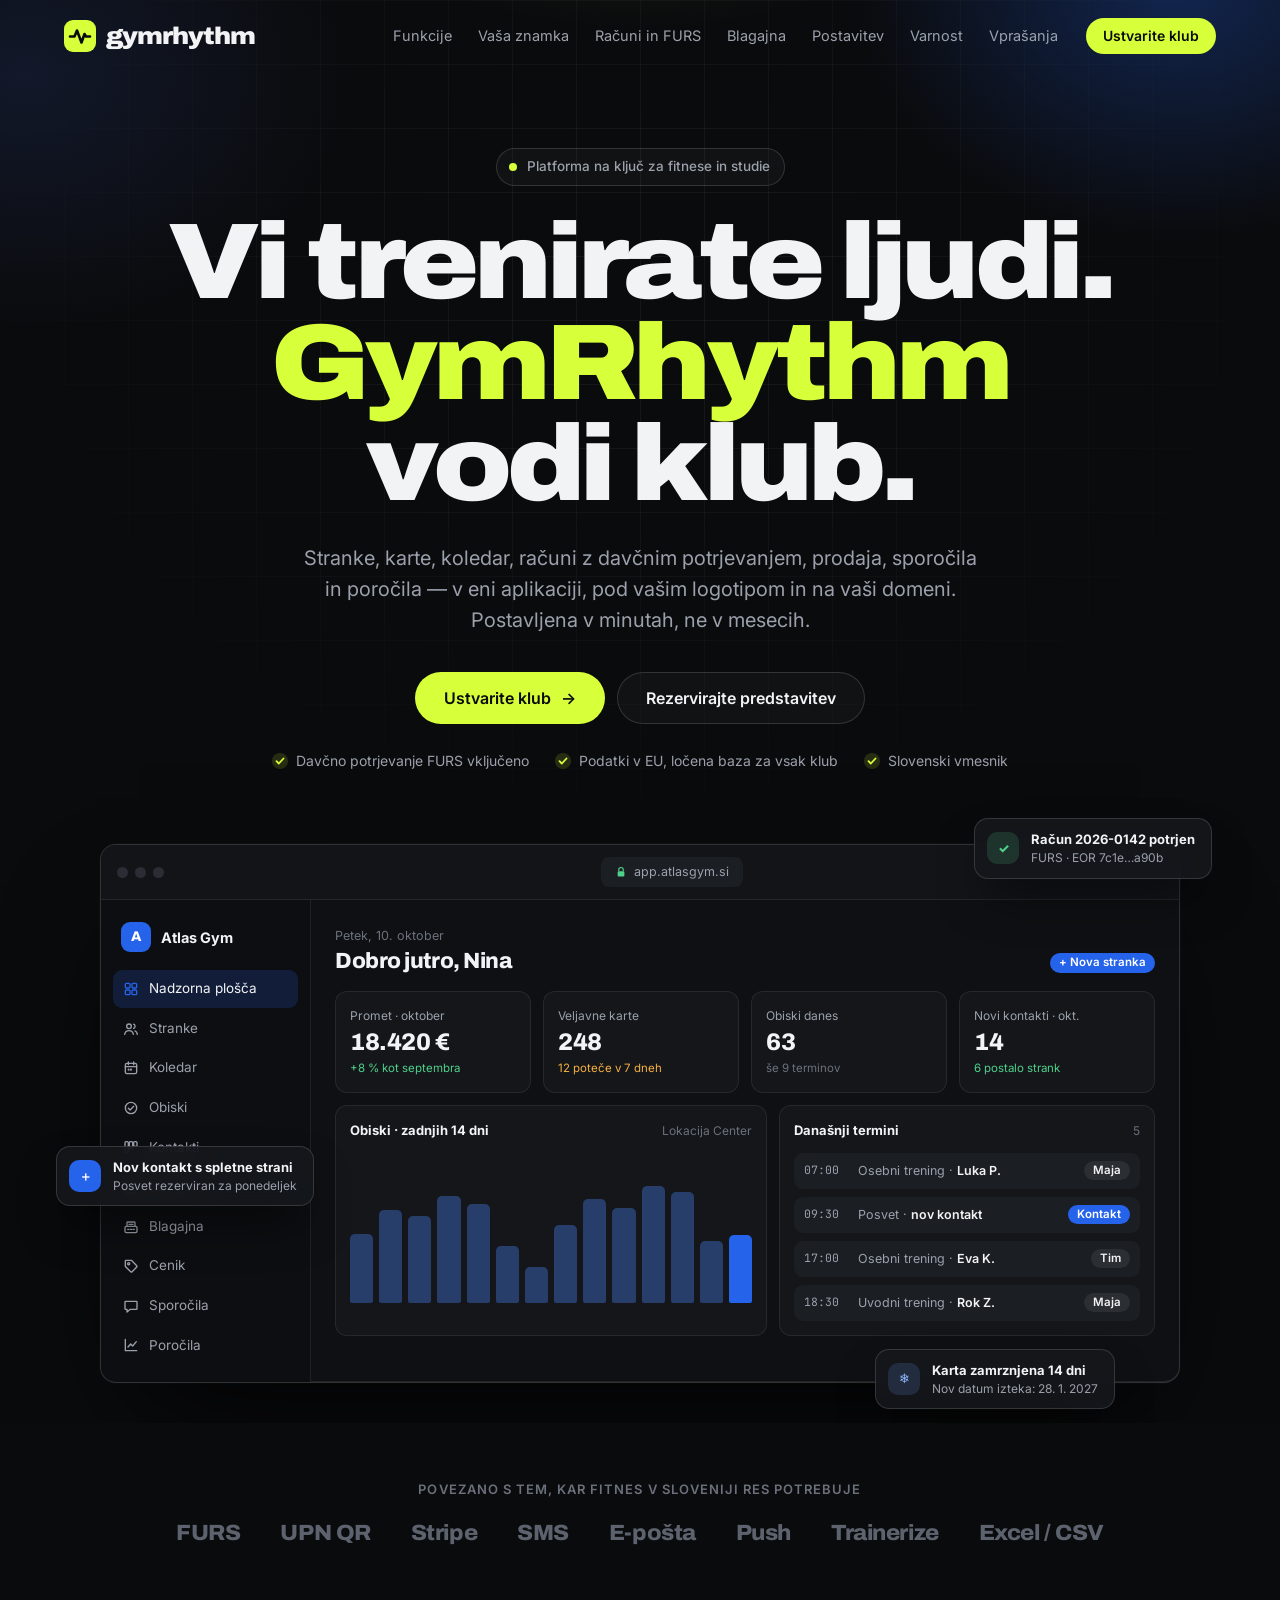
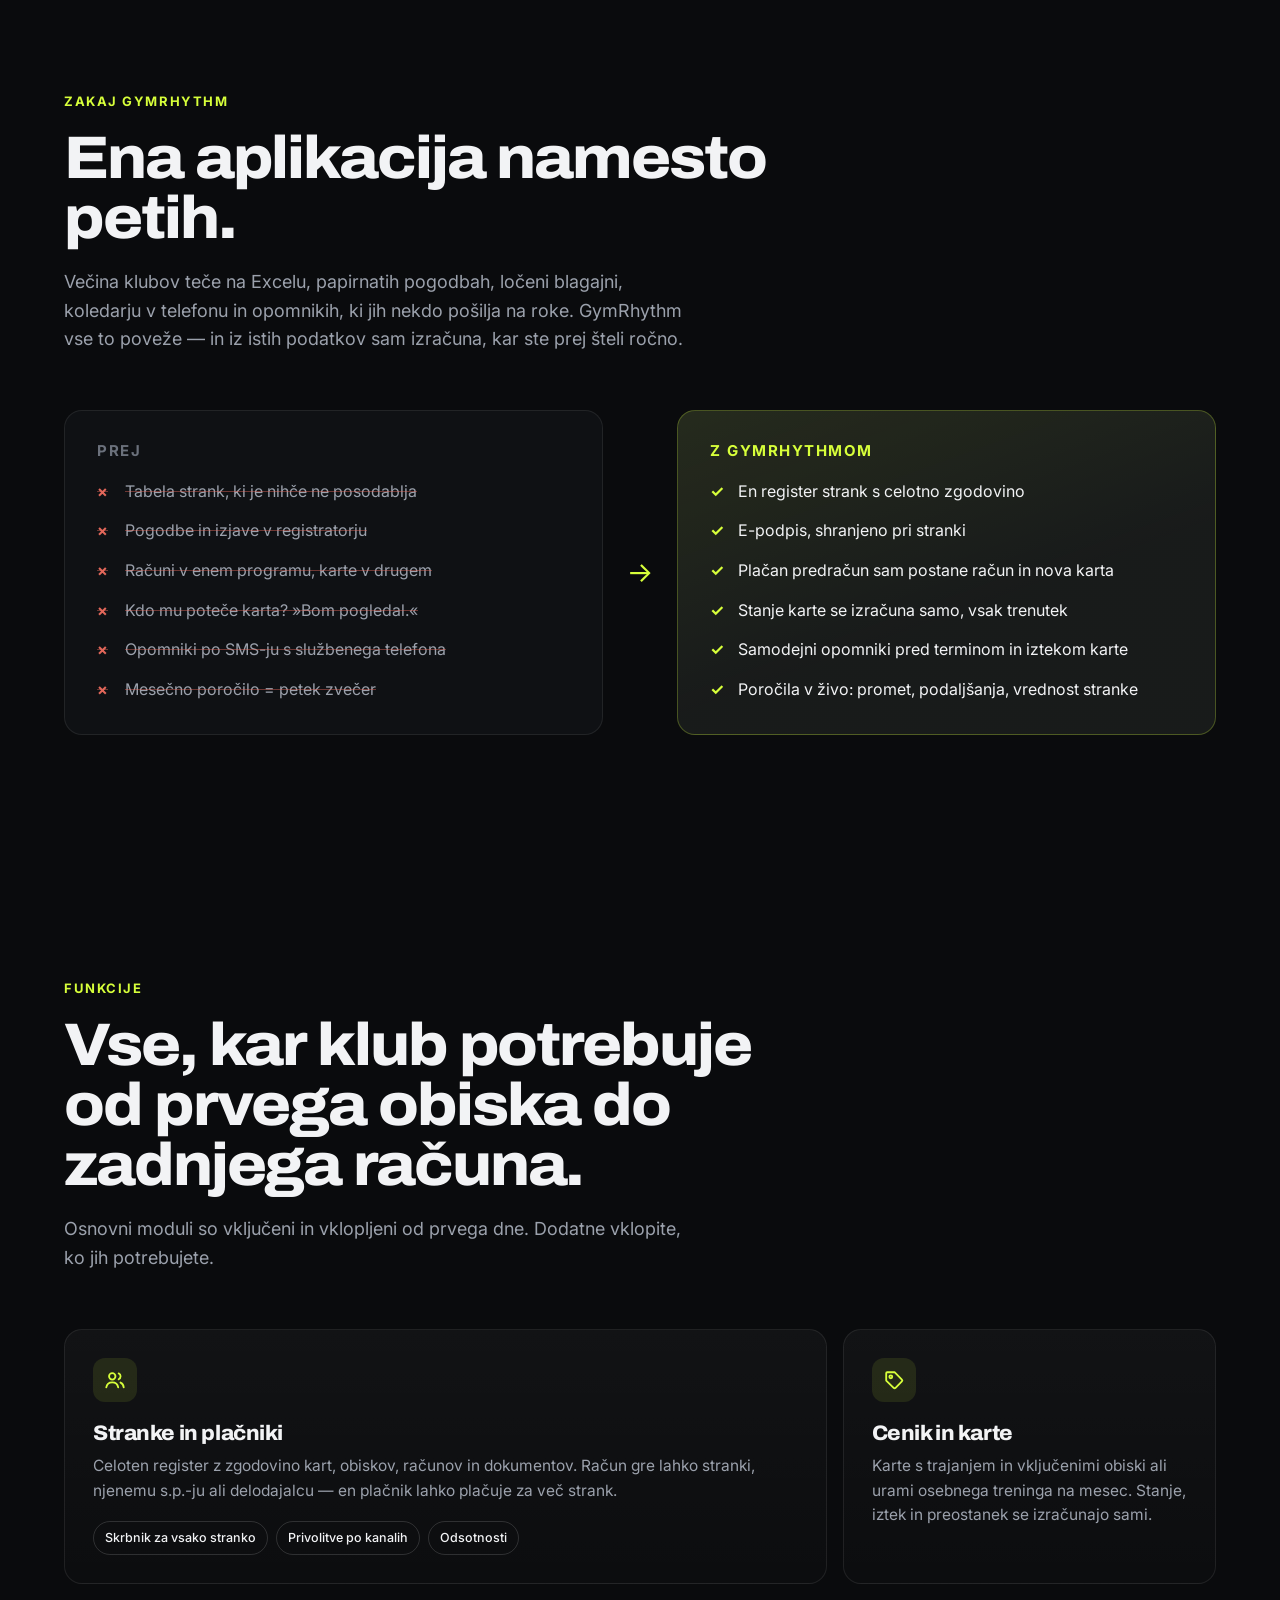
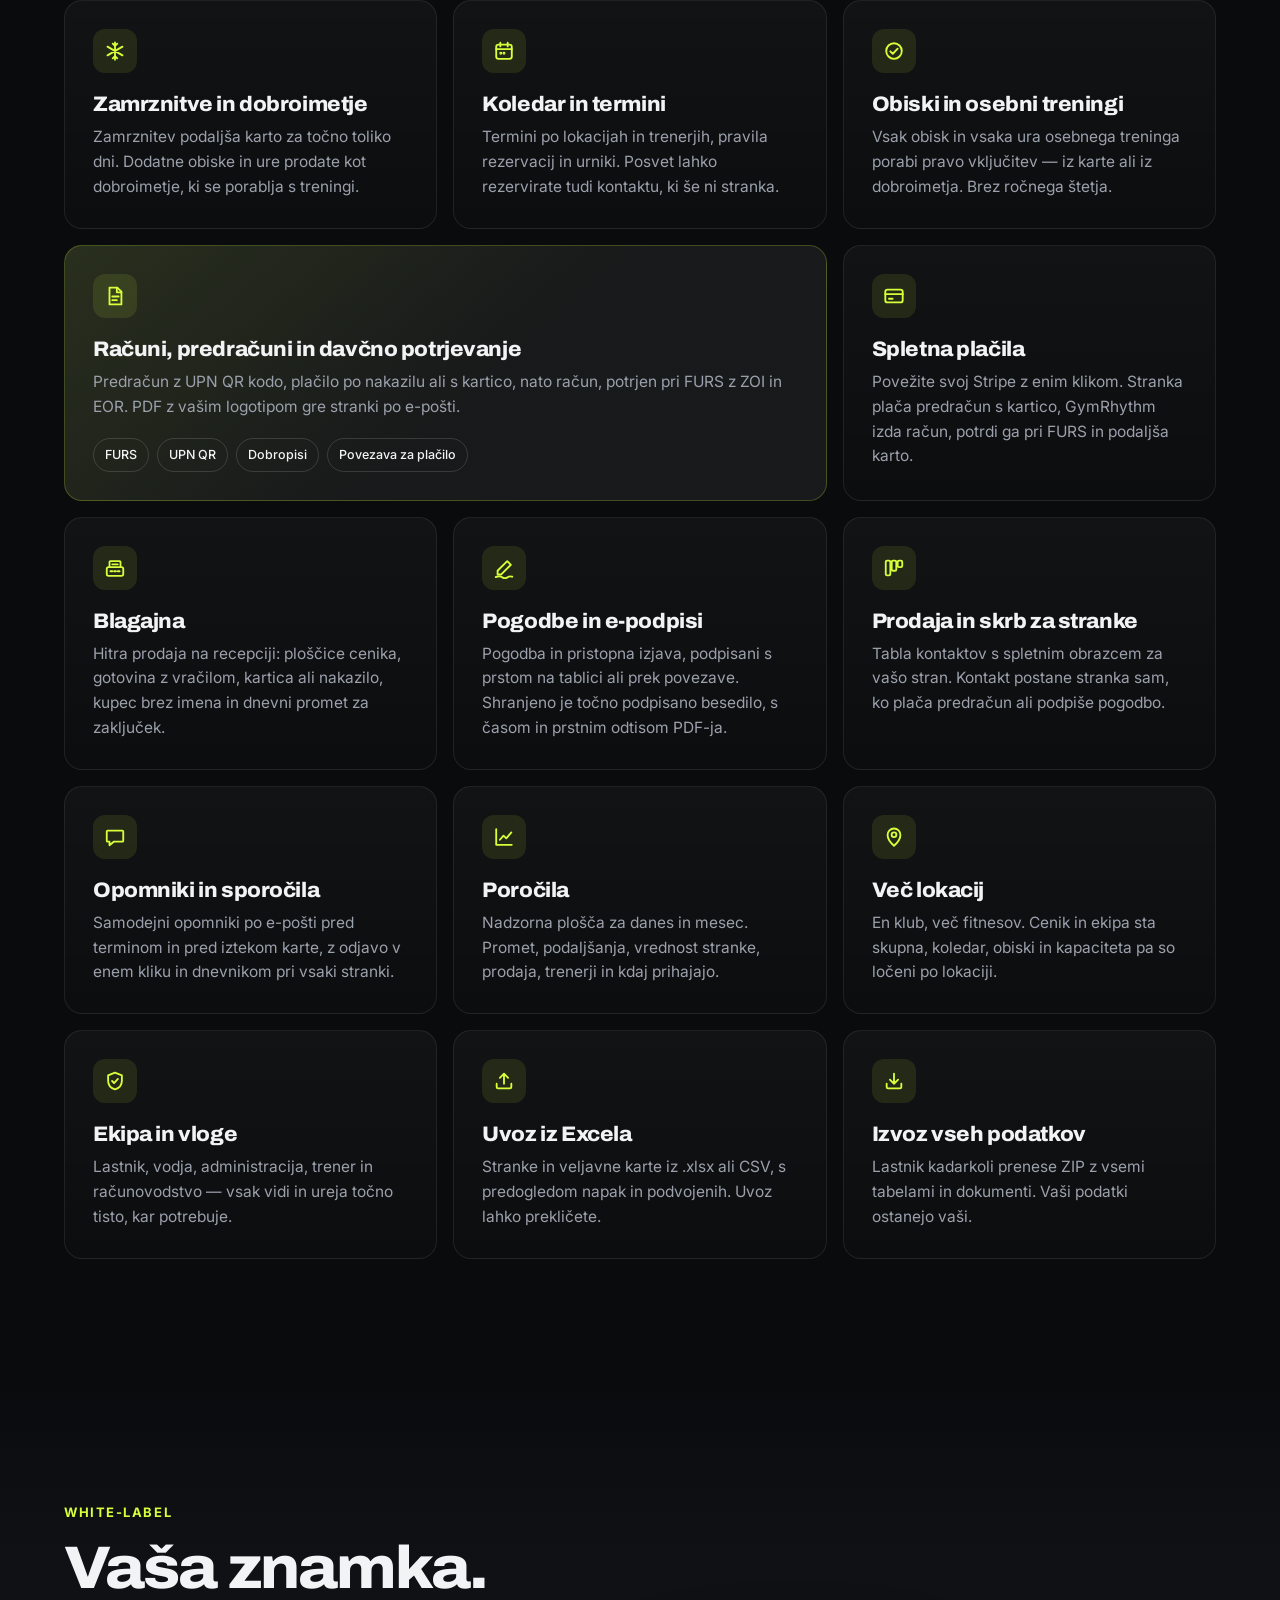
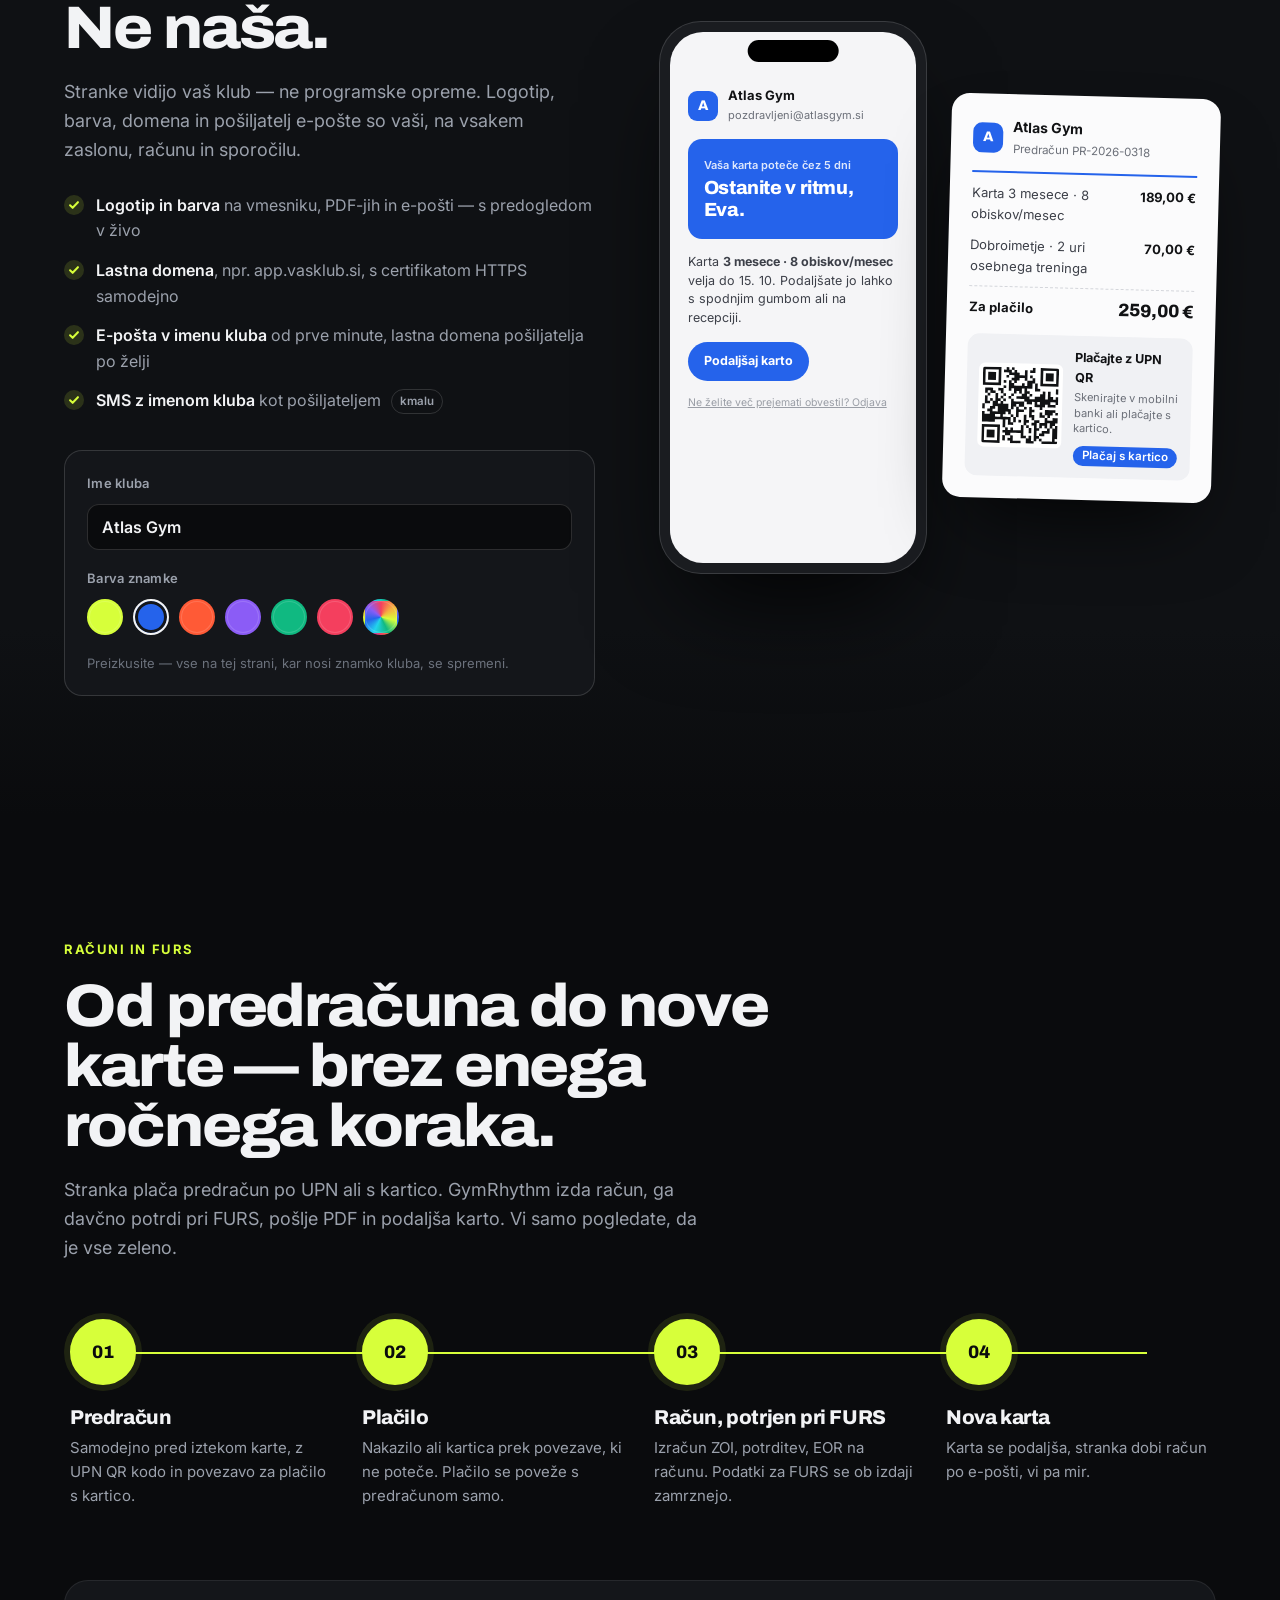
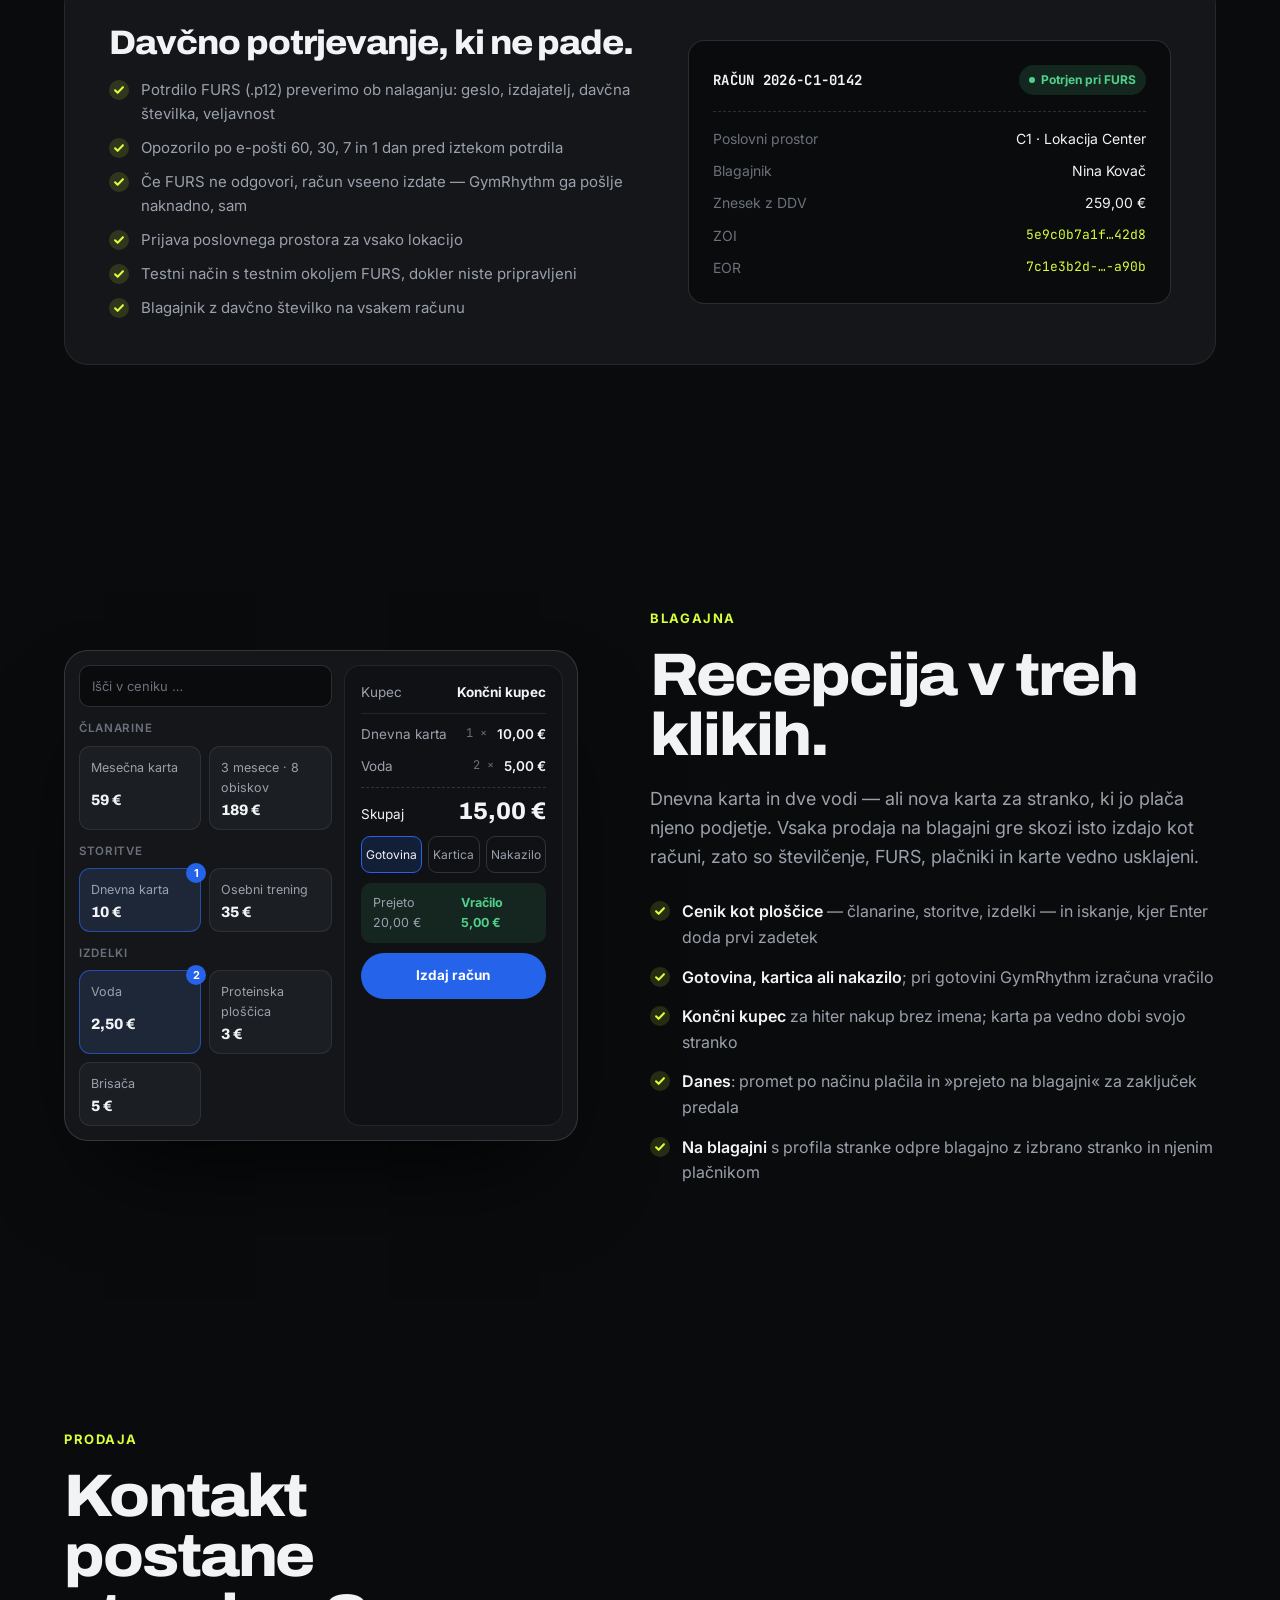
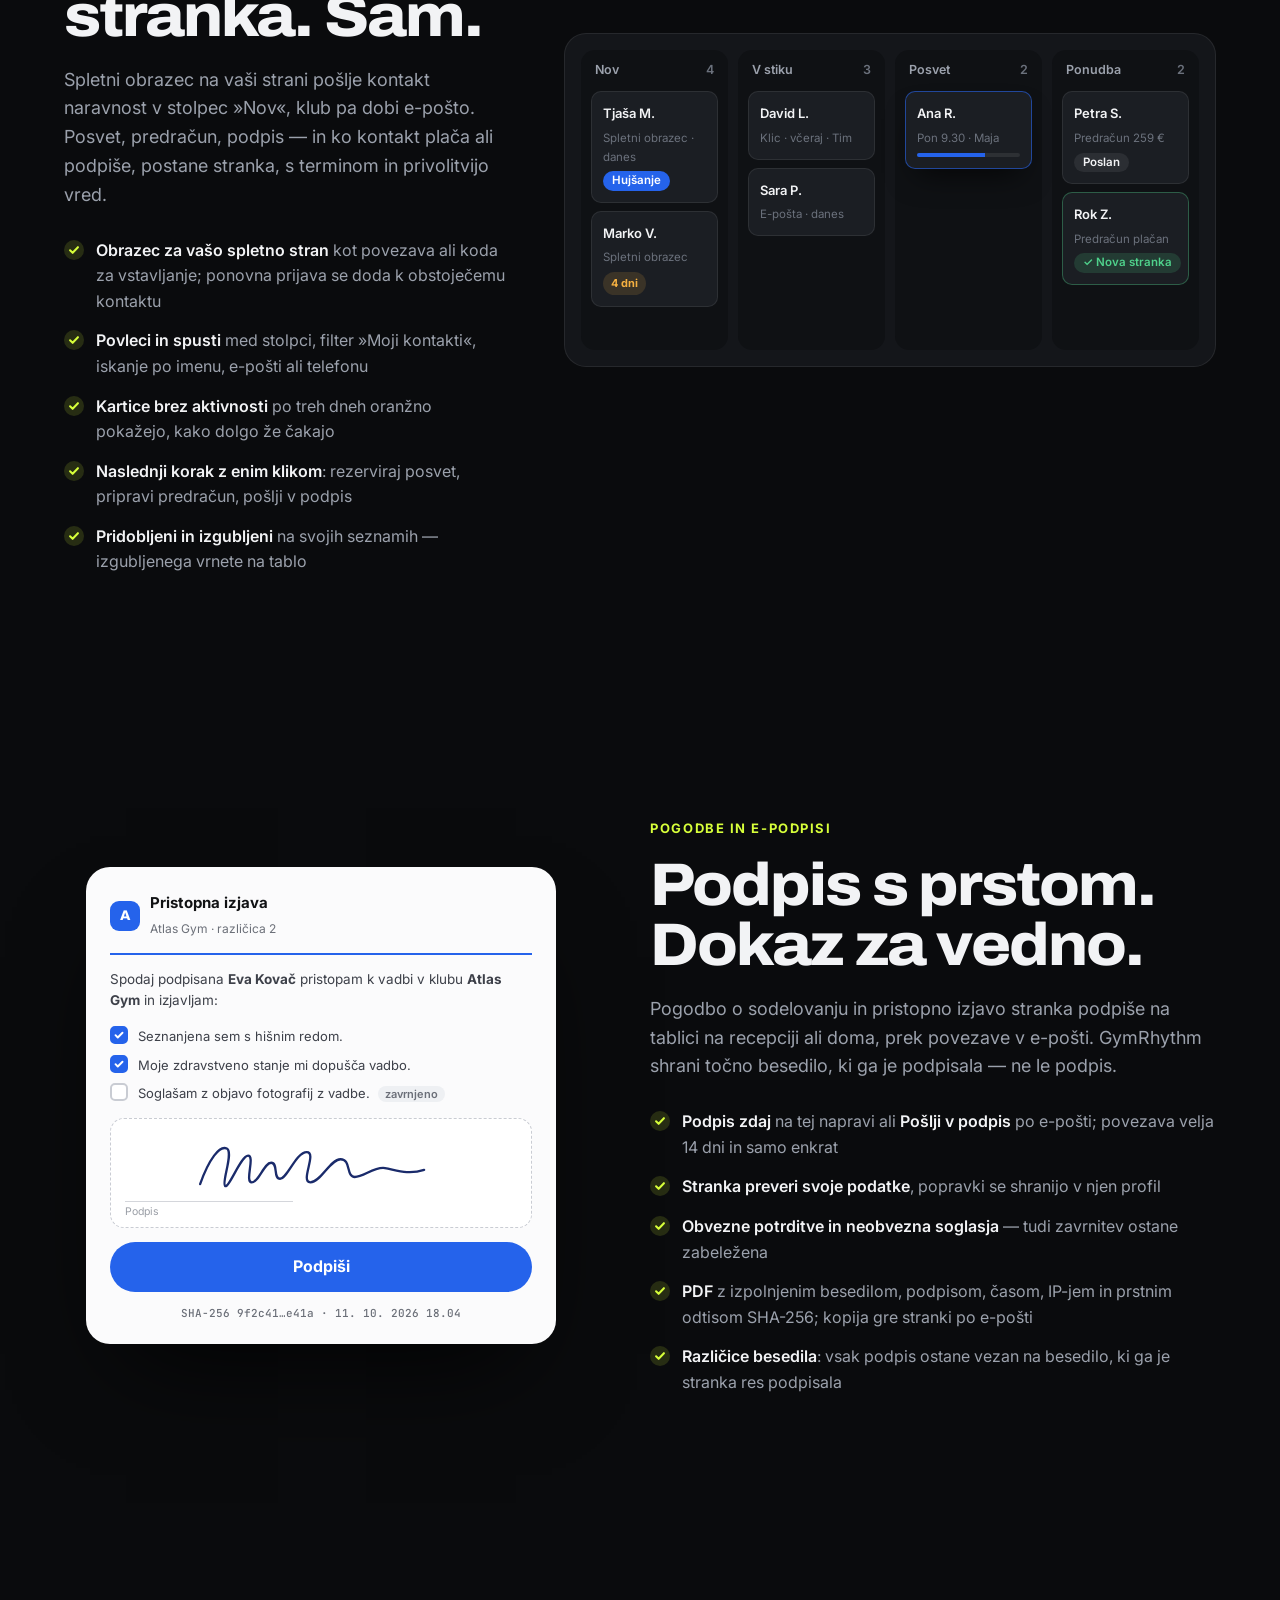
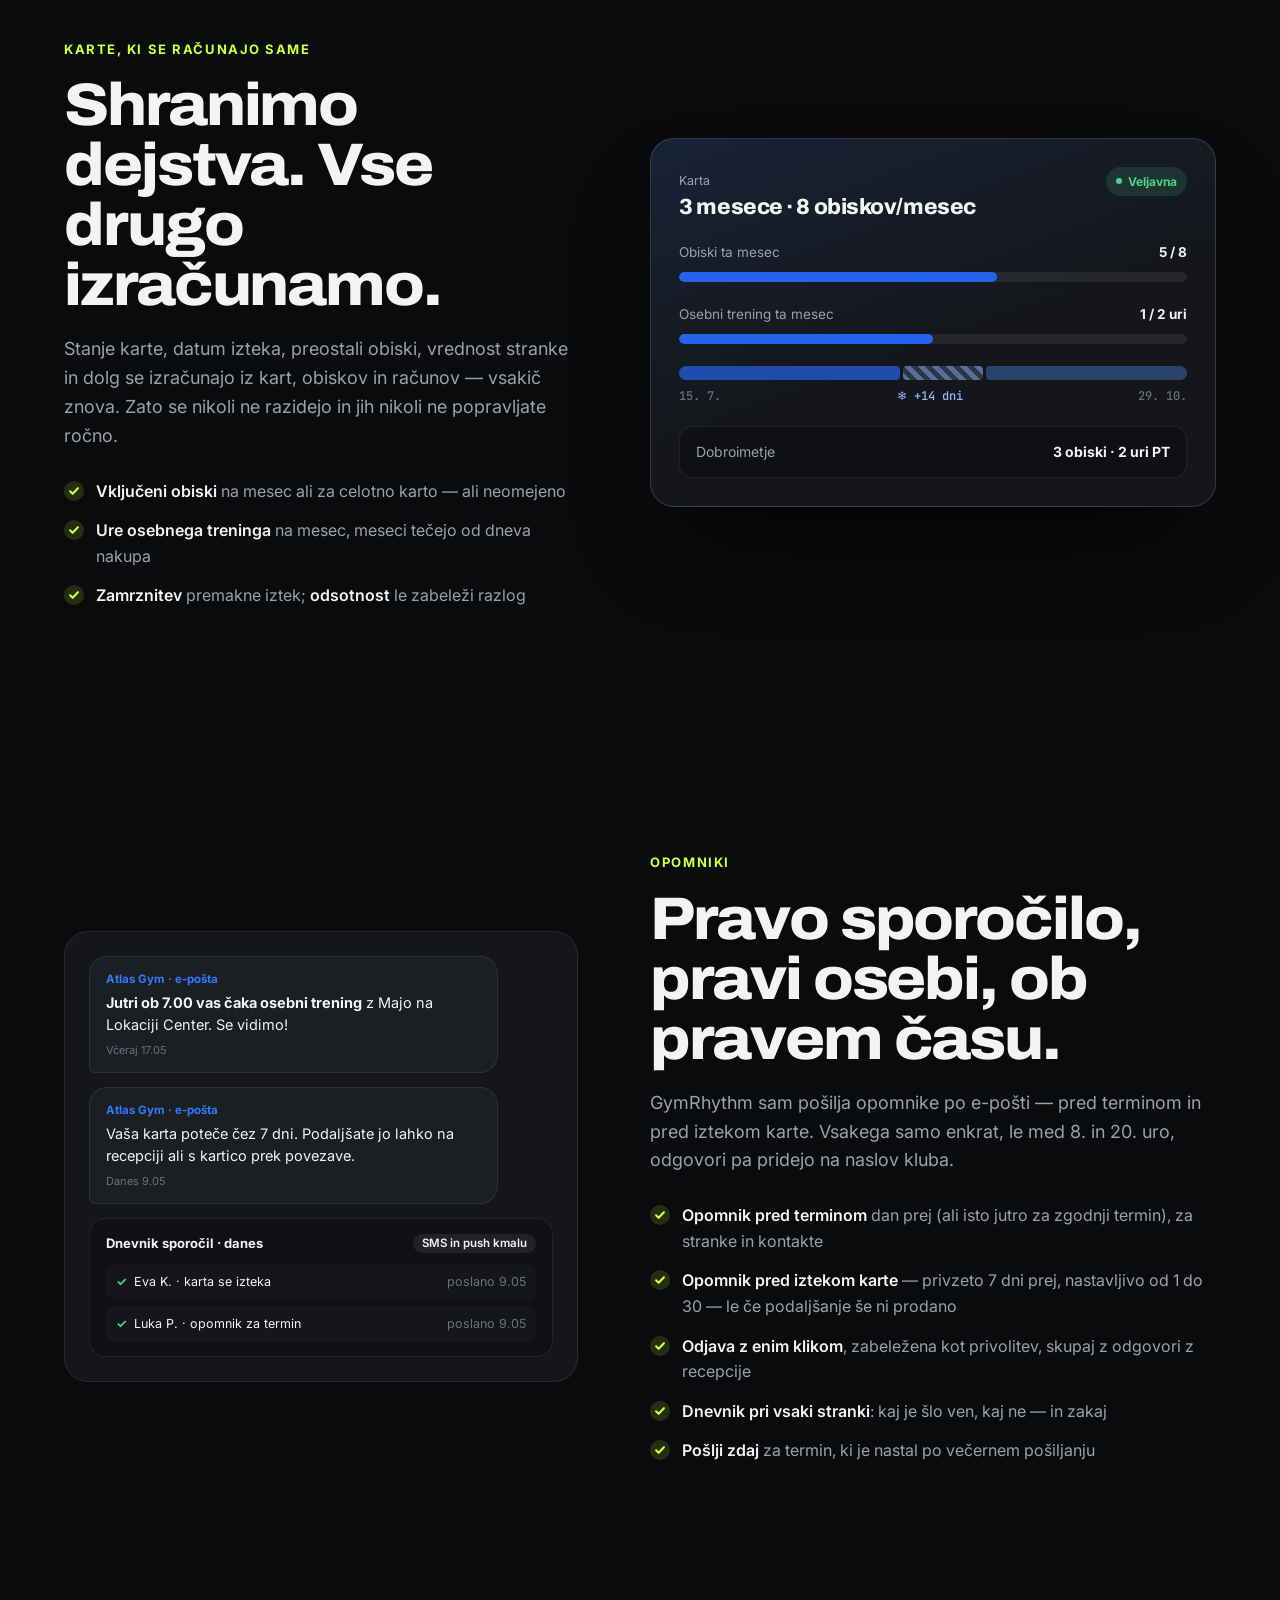
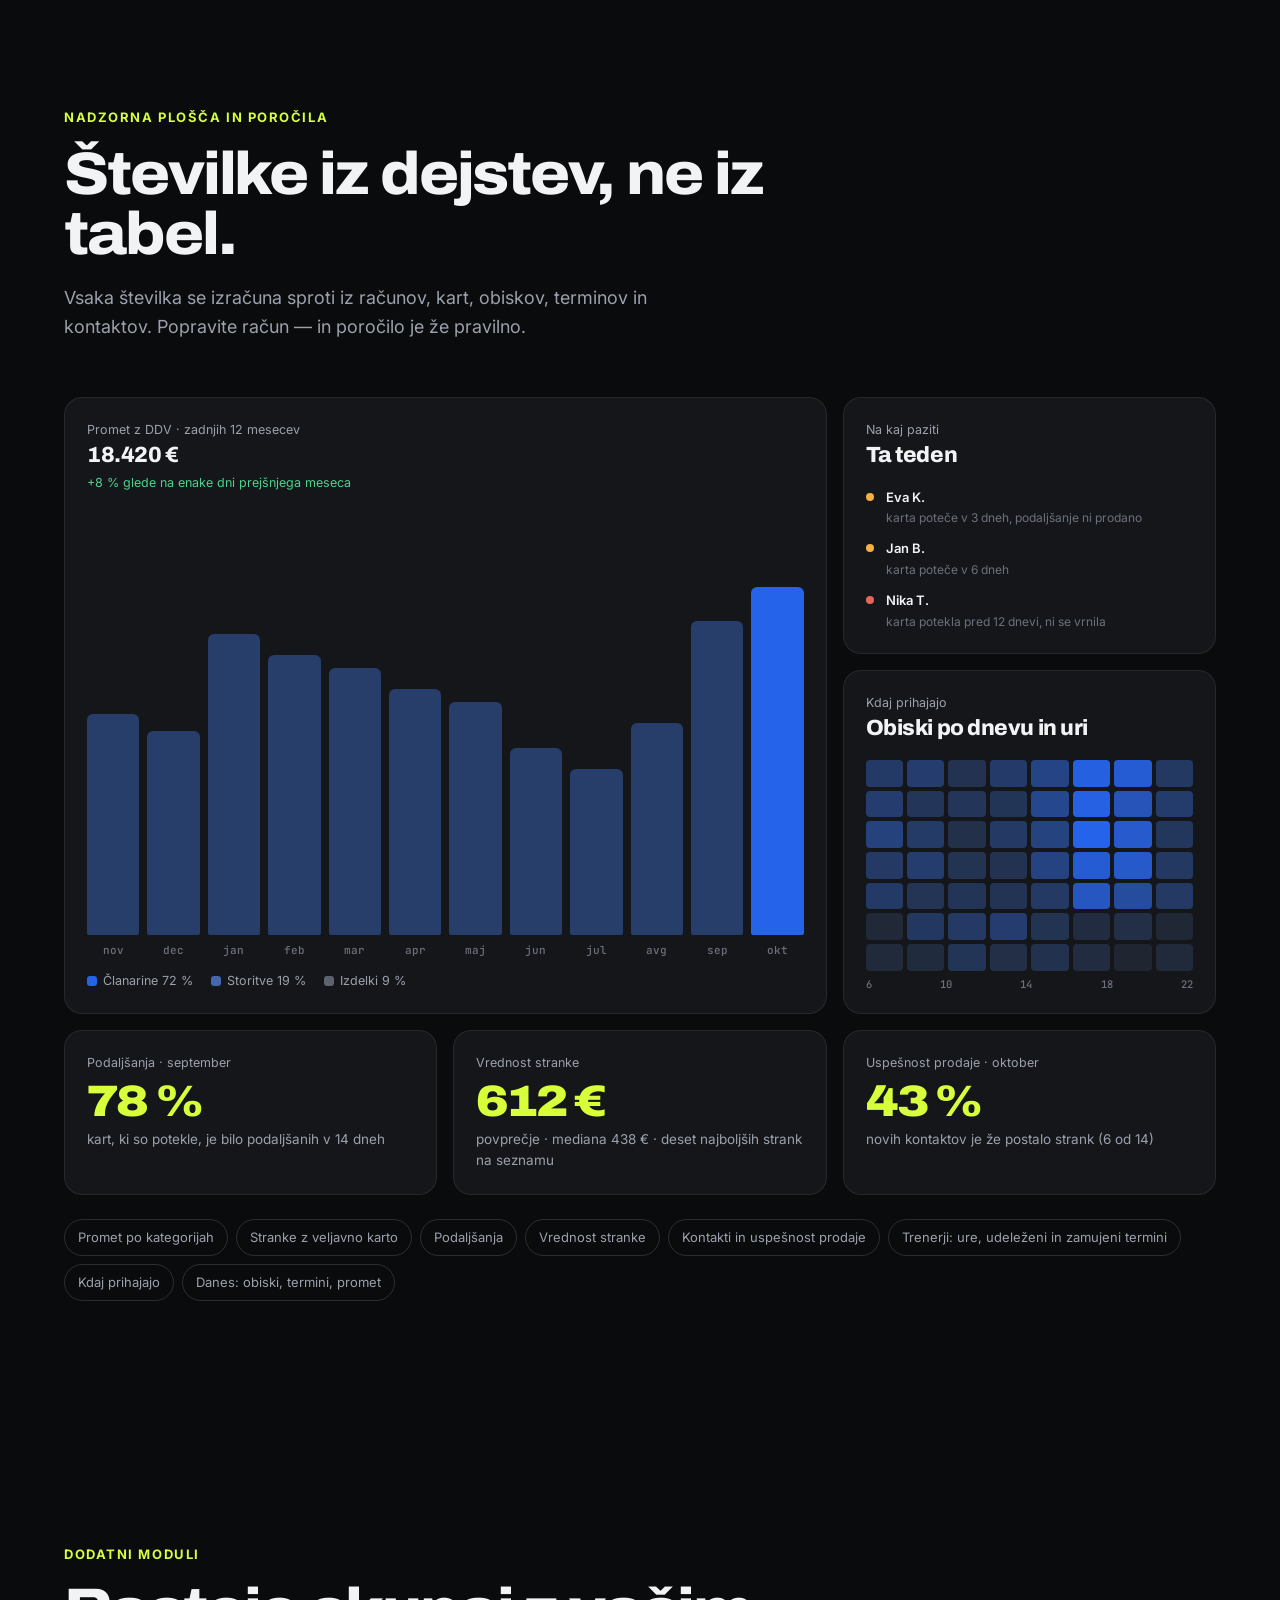
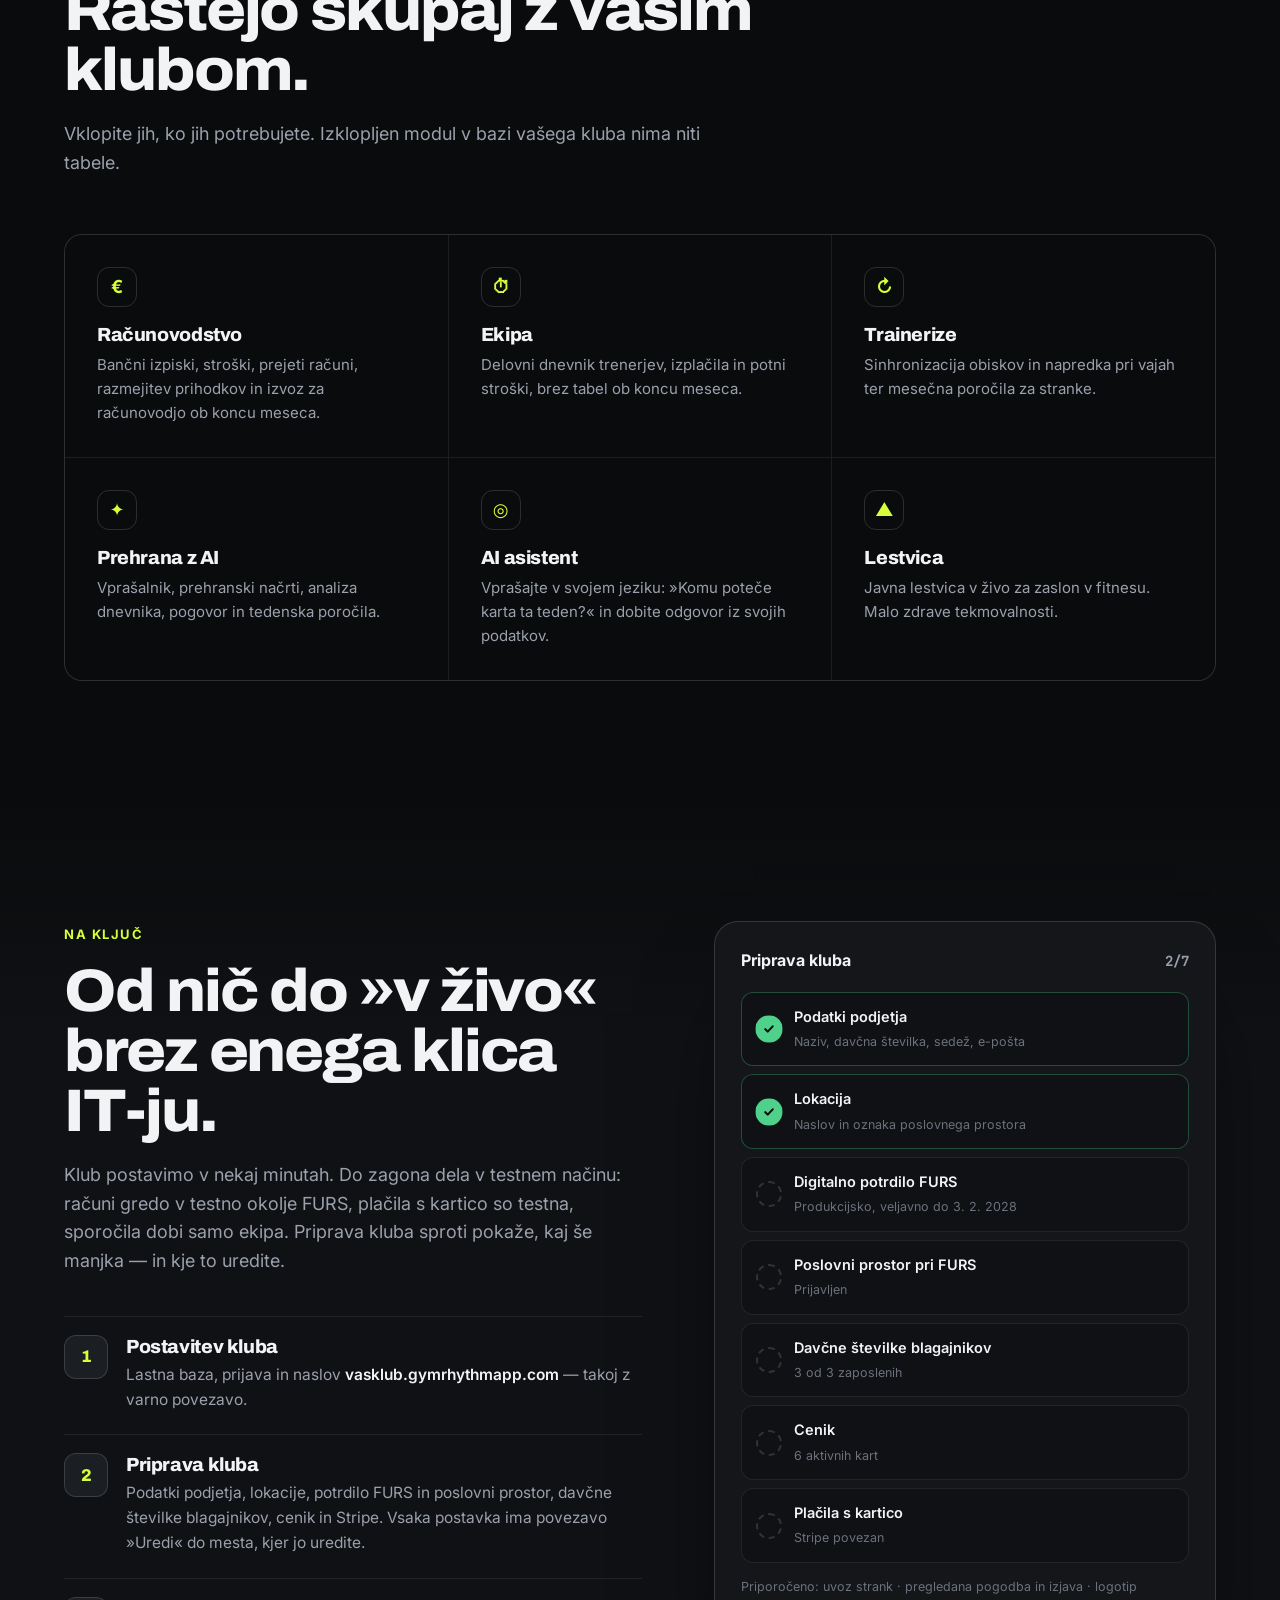
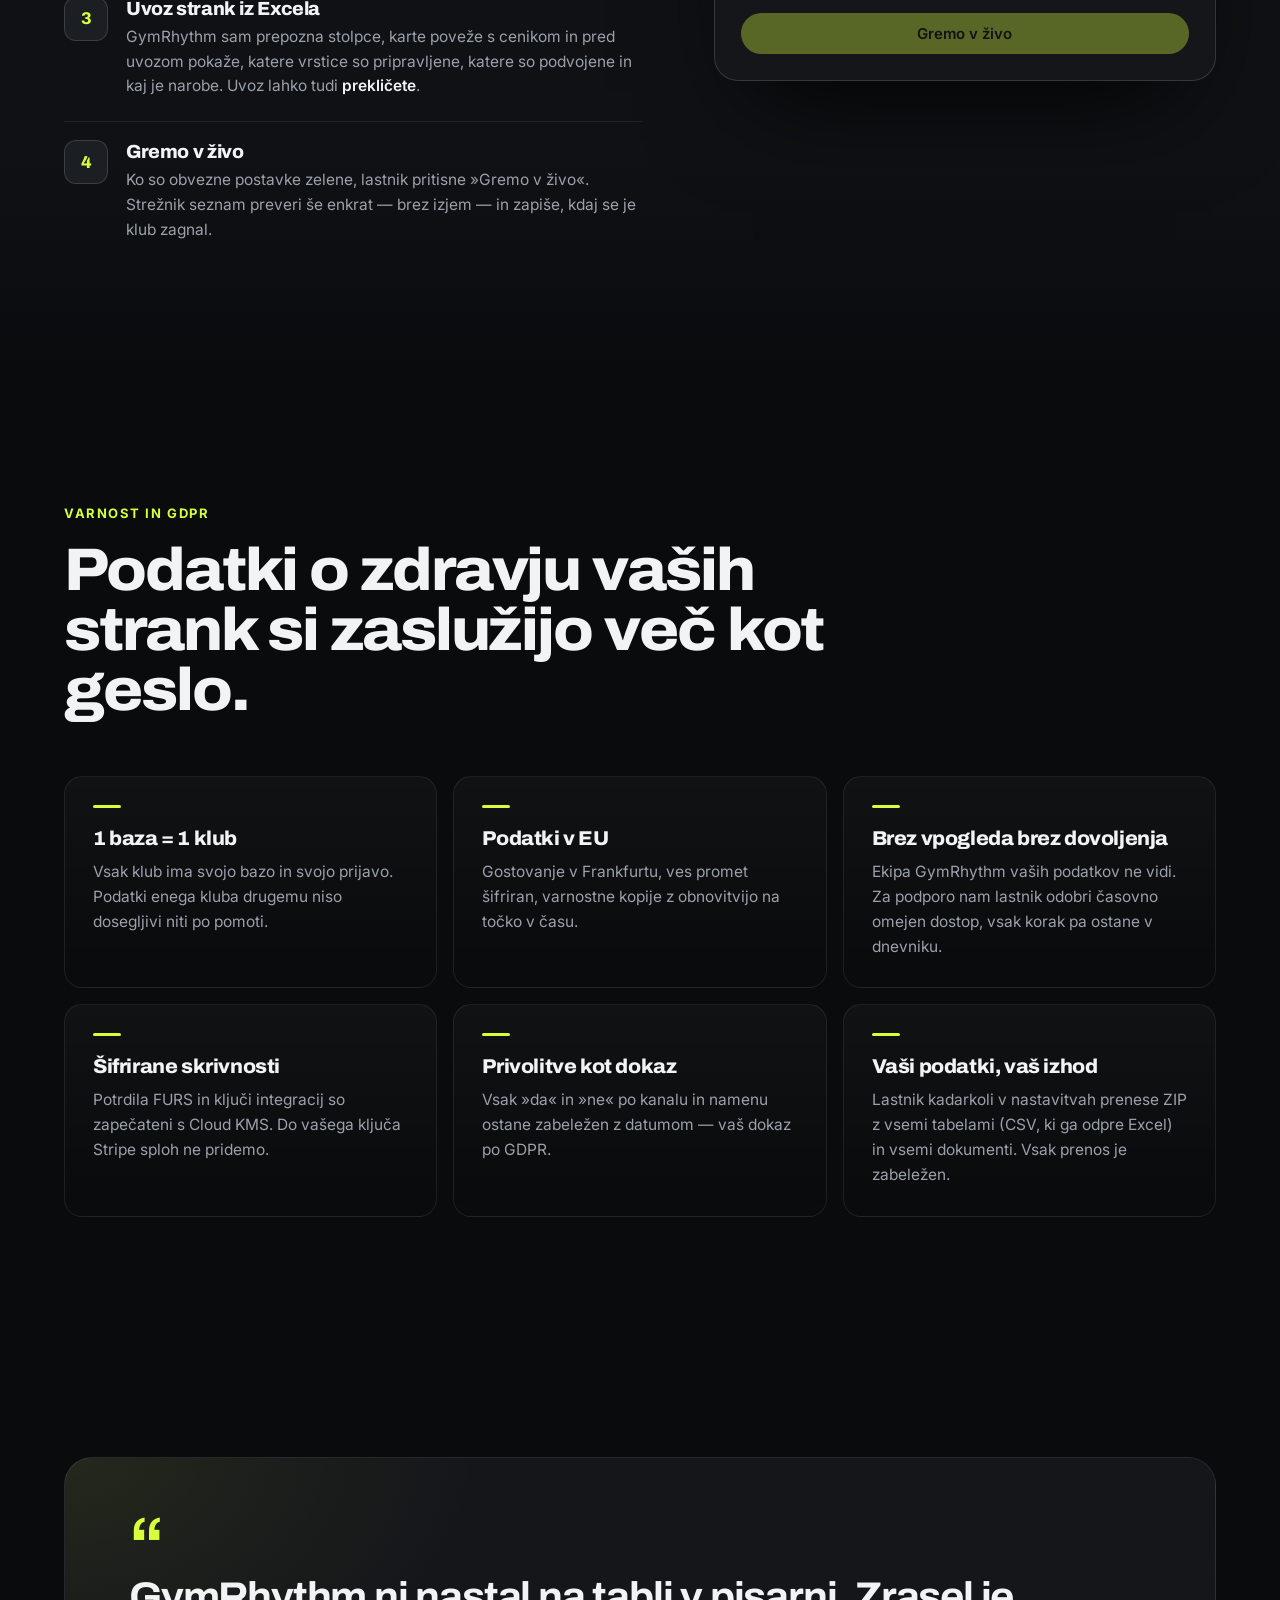
==== commit 59005f6f: "Sign-up form: create a club from the landing page New #registracija section with a form (club name, " ====
--- a/index.html
+++ b/index.html
@@ -40,7 +40,7 @@
         <a href="#varnost">Varnost</a>
         <a href="#vprasanja">Vprašanja</a>
       </nav>
-      <a class="btn btn--volt btn--sm nav__cta" href="#kontakt">Rezervirajte predstavitev</a>
+      <a class="btn btn--volt btn--sm nav__cta" href="#registracija">Ustvarite klub</a>
       <button class="nav__burger" aria-label="Odpri meni" aria-expanded="false" aria-controls="mobile-menu"><span></span><span></span></button>
     </div>
     <div class="mobile-menu" id="mobile-menu" hidden>
@@ -52,7 +52,7 @@
       <a href="#postavitev">Postavitev</a>
       <a href="#varnost">Varnost</a>
       <a href="#vprasanja">Vprašanja</a>
-      <a class="btn btn--volt" href="#kontakt">Rezervirajte predstavitev</a>
+      <a class="btn btn--volt" href="#registracija">Ustvarite klub</a>
     </div>
   </header>
 
@@ -72,8 +72,8 @@
           Stranke, karte, koledar, računi z davčnim potrjevanjem, prodaja, sporočila in poročila — v eni aplikaciji, pod vašim logotipom in na vaši domeni. Postavljena v minutah, ne v mesecih.
         </p>
         <div class="hero__ctas reveal">
-          <a class="btn btn--volt btn--lg" href="#kontakt">Rezervirajte predstavitev <span aria-hidden="true">→</span></a>
-          <a class="btn btn--ghost btn--lg" href="#funkcije">Oglejte si funkcije</a>
+          <a class="btn btn--volt btn--lg" href="#registracija">Ustvarite klub <span aria-hidden="true">→</span></a>
+          <a class="btn btn--ghost btn--lg" href="#kontakt">Rezervirajte predstavitev</a>
         </div>
         <ul class="hero__ticks reveal" aria-label="Ključne prednosti">
           <li>Davčno potrjevanje FURS vključeno</li>
@@ -753,7 +753,7 @@
               <li>Vpliv na to, kaj gradimo naslednje</li>
               <li>Pogoji pilotnega kluba, zaklenjeni vnaprej</li>
             </ul>
-            <a class="btn btn--volt btn--block" href="#kontakt">Prijavite klub</a>
+            <a class="btn btn--volt btn--block" href="#registracija">Prijavite klub</a>
           </article>
           <article class="plan reveal">
             <h3>Dodatki</h3>
@@ -829,6 +829,65 @@
       </div>
     </section>
 
+    <!-- ============ SIGN-UP ============ -->
+    <section class="section signup" id="registracija">
+      <div class="wrap signup__inner">
+        <div class="signup__copy reveal">
+          <p class="kicker">Registracija</p>
+          <h2>Postavite klub sami. Zdaj.</h2>
+          <p class="section__lead">Vpišite ime kluba in svoj e-naslov. Po potrditvi dobite svoj klub na lastnem naslovu in vas vodimo skozi pripravo. Plačilne kartice ne potrebujete.</p>
+          <ol class="signup__steps">
+            <li><span>1</span>Izpolnite obrazec</li>
+            <li><span>2</span>Potrdite e-naslov s klikom v sporočilu</li>
+            <li><span>3</span>Nastavite geslo in začnite s pripravo kluba</li>
+          </ol>
+        </div>
+        <div class="signup__card reveal">
+          <form class="signup__form" id="signup-form" novalidate hidden>
+            <label class="field">
+              <span>Ime kluba</span>
+              <input type="text" name="name" autocomplete="organization" maxlength="80" required placeholder="npr. Atlas Gym">
+              <small class="field__err" data-err="name"></small>
+            </label>
+            <label class="field">
+              <span>Naslov kluba</span>
+              <span class="field__addr"><input type="text" name="slug" autocomplete="off" autocapitalize="none" spellcheck="false" maxlength="40" required placeholder="atlasgym" aria-describedby="signup-addr"><i id="signup-addr">.gymrhythmapp.com</i></span>
+              <small class="field__err" data-err="slug"></small>
+            </label>
+            <div class="field__row">
+              <label class="field">
+                <span>Ime</span>
+                <input type="text" name="firstName" autocomplete="given-name" maxlength="80" required>
+                <small class="field__err" data-err="firstName"></small>
+              </label>
+              <label class="field">
+                <span>Priimek</span>
+                <input type="text" name="lastName" autocomplete="family-name" maxlength="80">
+                <small class="field__err" data-err="lastName"></small>
+              </label>
+            </div>
+            <label class="field">
+              <span>E-pošta</span>
+              <input type="email" name="email" autocomplete="email" maxlength="200" required placeholder="vi@vasklub.si">
+              <small class="field__err" data-err="email"></small>
+            </label>
+            <!-- People never see this field; robots fill it in. -->
+            <label class="signup__hp" aria-hidden="true">Spletna stran <input type="text" name="website" tabindex="-1" autocomplete="off"></label>
+            <button class="btn btn--volt btn--lg btn--block" type="submit">Ustvari klub <span aria-hidden="true">→</span></button>
+            <p class="signup__msg" role="alert" hidden></p>
+            <p class="signup__fine">Do zagona je klub v testnem načinu: računi gredo v testno okolje FURS, sporočila pa samo vaši ekipi.</p>
+          </form>
+          <div class="signup__done" id="signup-done" role="status" tabindex="-1" hidden>
+            <span class="signup__check" aria-hidden="true"></span>
+            <h3>Preverite e-pošto</h3>
+            <p>Na <b data-signup-email></b> smo poslali povezavo za potrditev. Ko jo kliknete, ustvarimo klub <b data-signup-club></b>. Povezava velja 48 ur.</p>
+            <p class="signup__fine">Ni sporočila? Poglejte med vsiljeno pošto.</p>
+          </div>
+          <noscript><p class="signup__fine">Za registracijo omogočite JavaScript.</p></noscript>
+        </div>
+      </div>
+    </section>
+
     <!-- ============ CTA ============ -->
     <section class="cta" id="kontakt">
       <div class="wrap"><div class="cta__inner reveal">
@@ -855,6 +914,7 @@
         <a href="#denar">Računi in FURS</a>
         <a href="#varnost">Varnost</a>
         <a href="#cenik">Cenik</a>
+        <a href="#registracija">Registracija</a>
         <a href="#kontakt">Kontakt</a>
       </nav>
       <small>© <span id="year">2026</span> GymRhythm. Imena strank, trenerjev in zneski na tej strani so ponazoritve.</small>
--- a/styles.css
+++ b/styles.css
@@ -561,6 +561,47 @@
 .faq details p { padding: 0 48px 26px 0; color: var(--muted); font-size: 16px; }
 .faq details p b { color: var(--text); }
 @media (max-width: 900px) { .faq__inner { grid-template-columns: 1fr; gap: 0; } .faq .section__head { position: static; margin-bottom: 32px; } .faq details p { padding-right: 0; } .faq summary { font-size: 17px; } }
+
+/* ---------- sign-up ---------- */
+.signup { background: linear-gradient(180deg, transparent, var(--bg-2) 20%, var(--bg-2) 80%, transparent); }
+.signup__inner { display: grid; grid-template-columns: 1fr 1fr; gap: 64px; align-items: center; }
+.signup__steps { display: grid; gap: 12px; margin-top: 32px; counter-reset: none; }
+.signup__steps li { display: flex; align-items: center; gap: 14px; font-weight: 500; }
+.signup__steps span { display: grid; place-items: center; flex: none; width: 34px; height: 34px; border-radius: 10px; background: var(--surface-2); border: 1px solid var(--line-2); font: 800 15px var(--display); color: var(--volt); }
+.signup__card { padding: 28px; border-radius: 24px; background: var(--surface); border: 1px solid var(--line-2); box-shadow: 0 50px 100px -40px rgba(0,0,0,.9); }
+.signup__form { display: grid; gap: 16px; }
+.signup__form[hidden], .signup__done[hidden], .signup__msg[hidden] { display: none; }
+.field { display: grid; gap: 8px; min-width: 0; }
+.field > span:first-child { font-size: 13px; font-weight: 600; color: var(--muted); letter-spacing: .02em; }
+.field input {
+  width: 100%; min-width: 0; padding: 12px 14px; border-radius: 12px; border: 1px solid var(--line-2); background: var(--bg);
+  color: var(--text); font: 500 16px var(--body); transition: border-color .2s;
+}
+.field input::placeholder { color: var(--dim); }
+.field input:focus { outline: none; border-color: var(--volt); }
+.field input[aria-invalid="true"] { border-color: #ff6b6b; }
+.field__addr { display: flex; align-items: stretch; border-radius: 12px; }
+.field__addr input { border-top-right-radius: 0; border-bottom-right-radius: 0; font-family: var(--mono); font-size: 15px; }
+.field__addr i { display: flex; align-items: center; padding: 0 12px; border: 1px solid var(--line-2); border-left: 0; border-radius: 0 12px 12px 0; background: var(--surface-2); color: var(--muted); font: 500 14px var(--mono); font-style: normal; white-space: nowrap; }
+.field__row { display: grid; grid-template-columns: 1fr 1fr; gap: 12px; }
+.field__err { min-height: 0; color: #ff8a8a; font-size: 13px; }
+.field__err:empty { display: none; }
+.signup__hp { position: absolute; left: -9999px; width: 1px; height: 1px; overflow: hidden; }
+.signup__msg { padding: 12px 14px; border-radius: 12px; background: rgba(255,107,107,.1); border: 1px solid rgba(255,107,107,.3); color: #ffb3b3; font-size: 14.5px; }
+.signup__fine { color: var(--dim); font-size: 13px; line-height: 1.5; }
+.signup__done { display: grid; gap: 12px; justify-items: start; }
+.signup__done:focus { outline: none; }
+.signup__done h3 { font-size: 26px; }
+.signup__done p { color: var(--muted); }
+.signup__done b { color: var(--text); font-weight: 600; overflow-wrap: anywhere; }
+.signup__check { width: 52px; height: 52px; border-radius: 50%; background: var(--ok) url("data:image/svg+xml,%3Csvg xmlns='http://www.w3.org/2000/svg' viewBox='0 0 16 16'%3E%3Cpath d='M4.5 8.2l2.3 2.3 4.7-5' fill='none' stroke='%230a0b0d' stroke-width='2' stroke-linecap='round' stroke-linejoin='round'/%3E%3C/svg%3E") center/28px no-repeat; }
+.btn.is-busy { opacity: .7; cursor: progress; }
+@media (max-width: 980px) { .signup__inner { grid-template-columns: 1fr; gap: 40px; } }
+@media (max-width: 480px) {
+  .signup__card { padding: 20px; }
+  .field__row { grid-template-columns: 1fr; }
+  .field__addr i { padding: 0 8px; font-size: 12.5px; }
+}
 
 /* ---------- CTA ---------- */
 .cta { padding: 0 0 120px; }
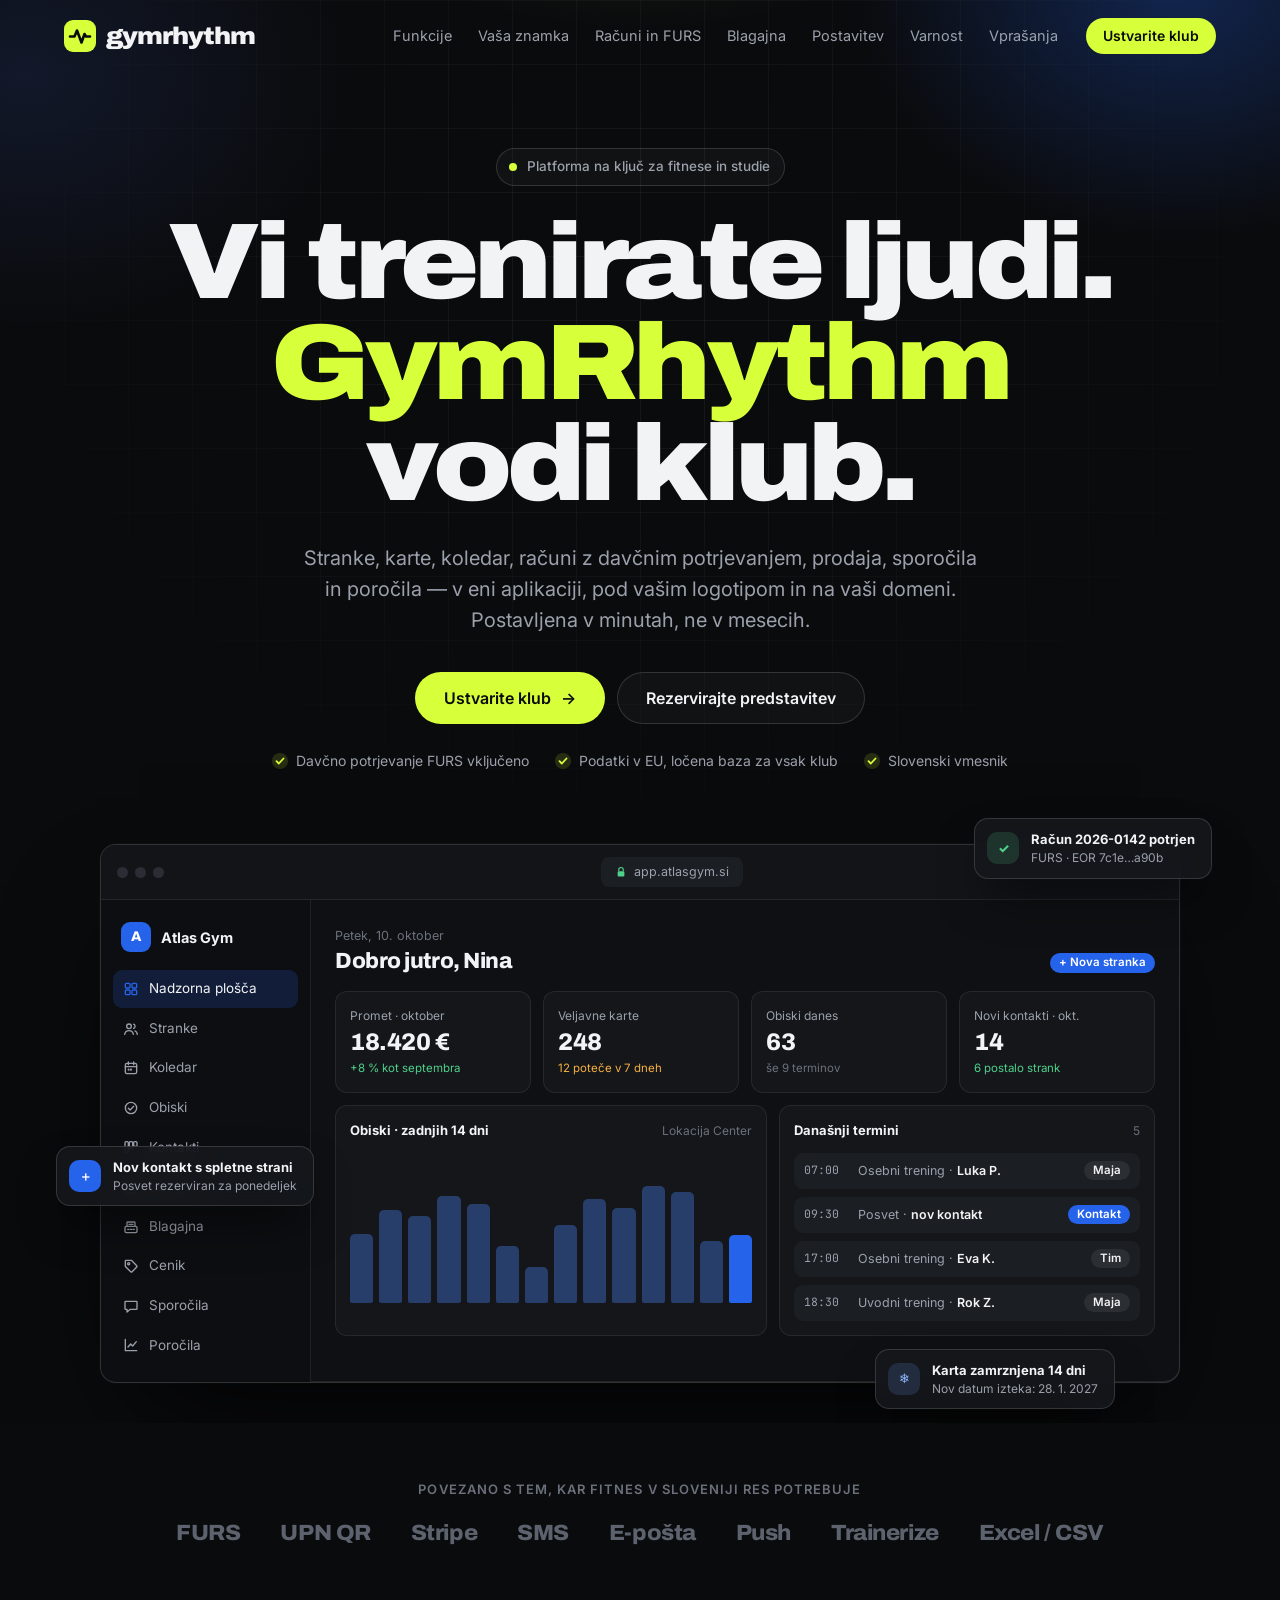
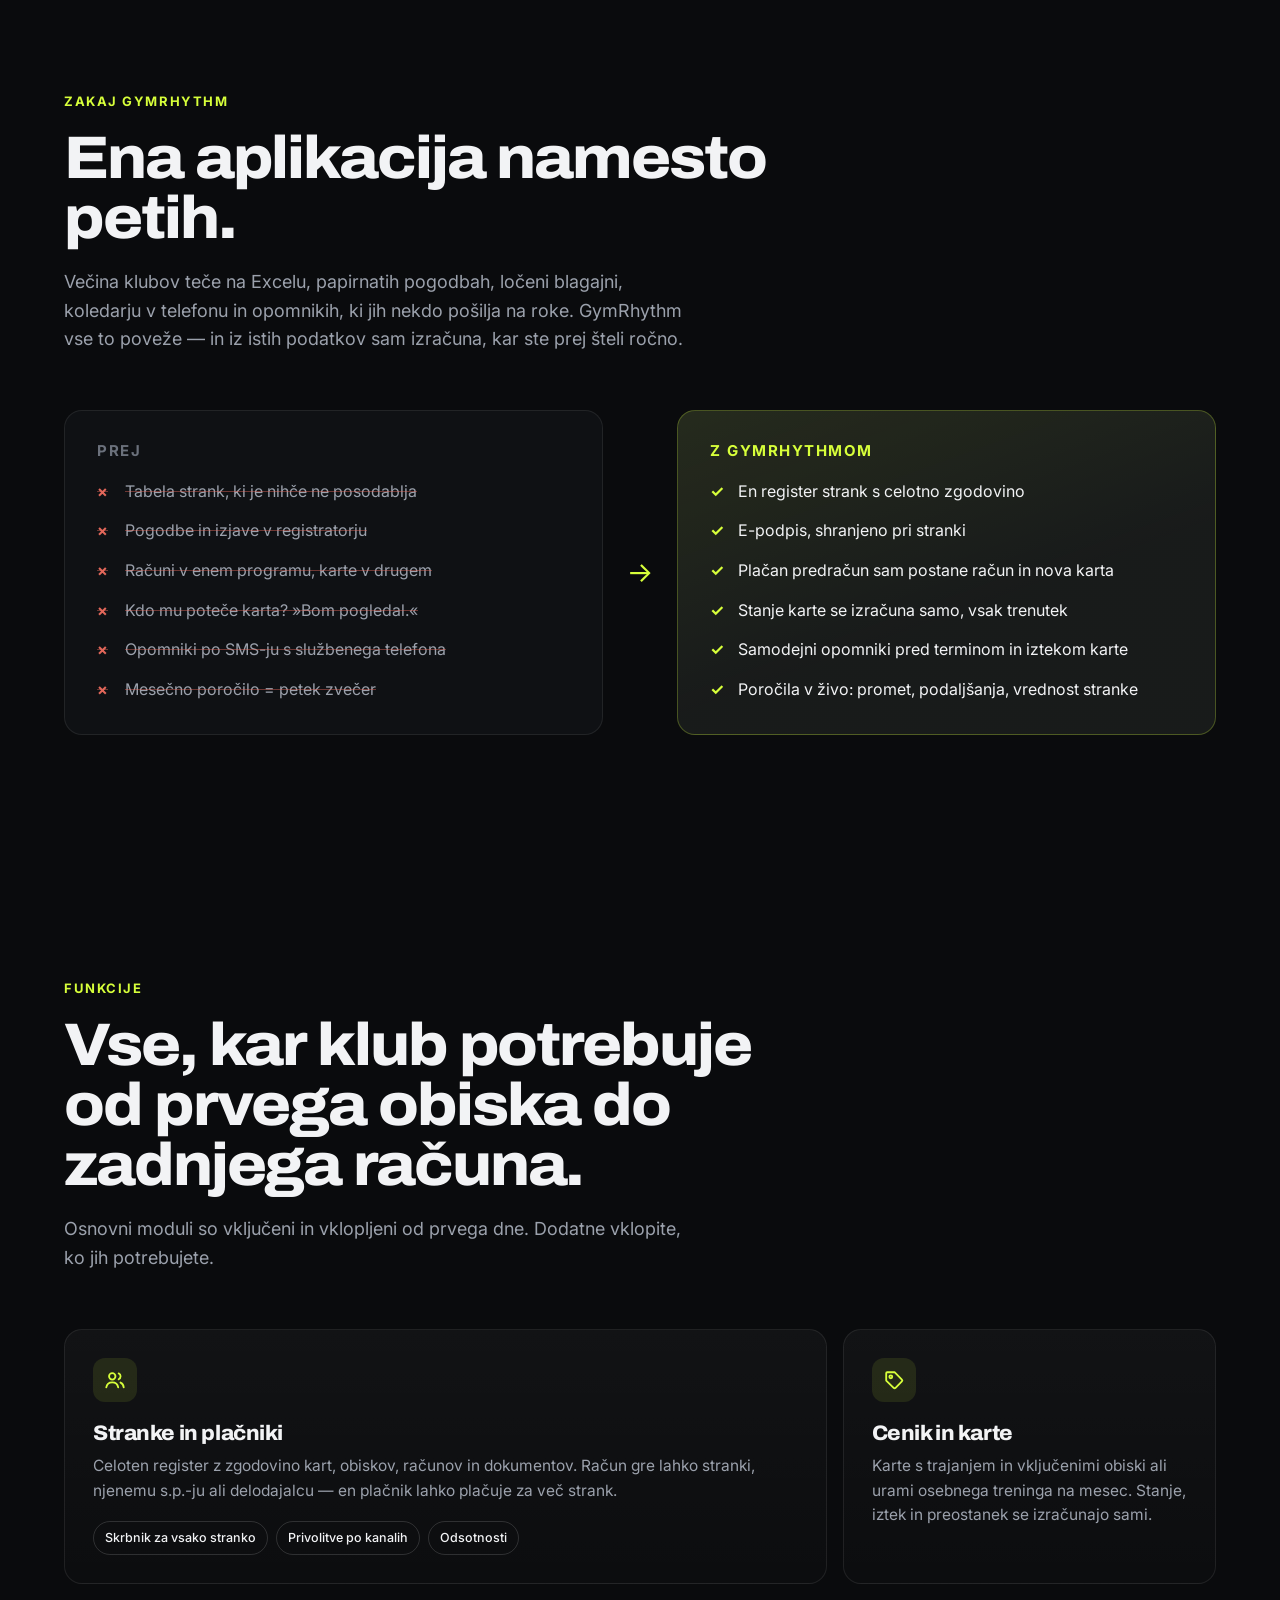
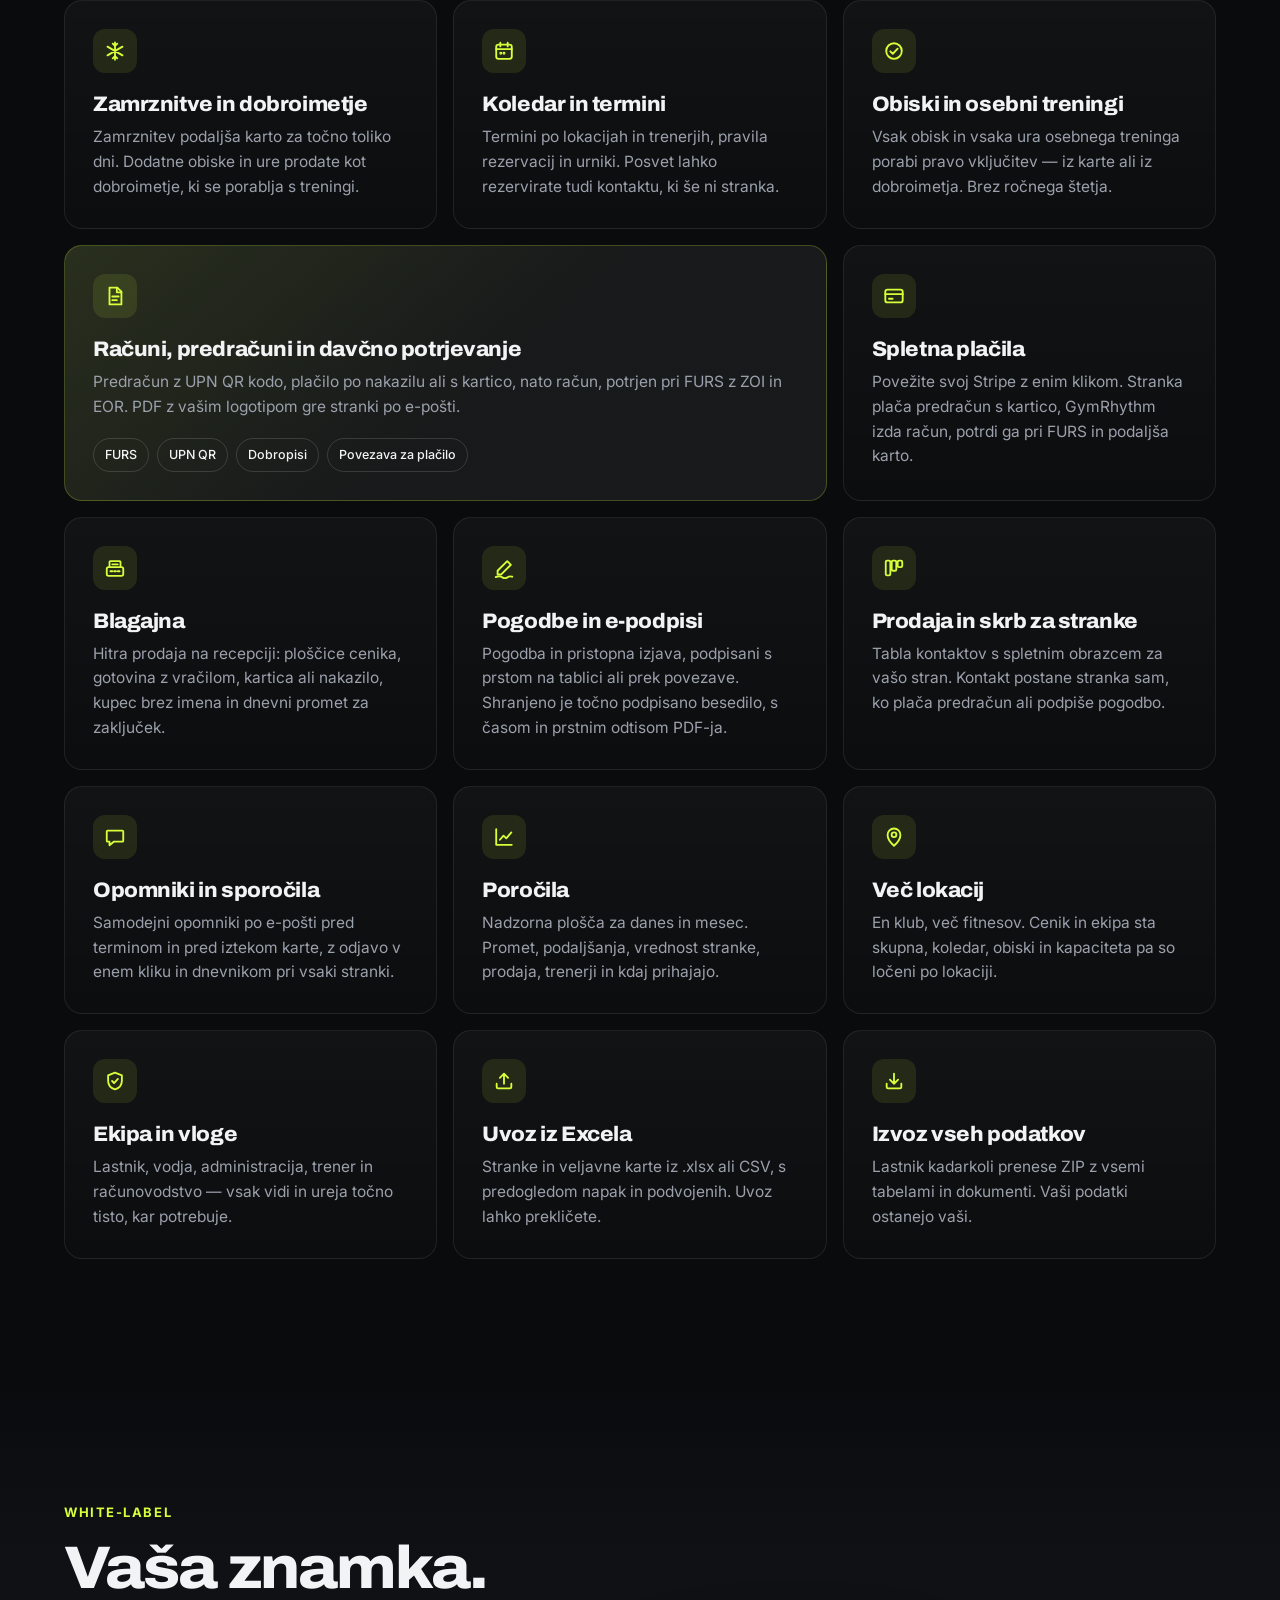
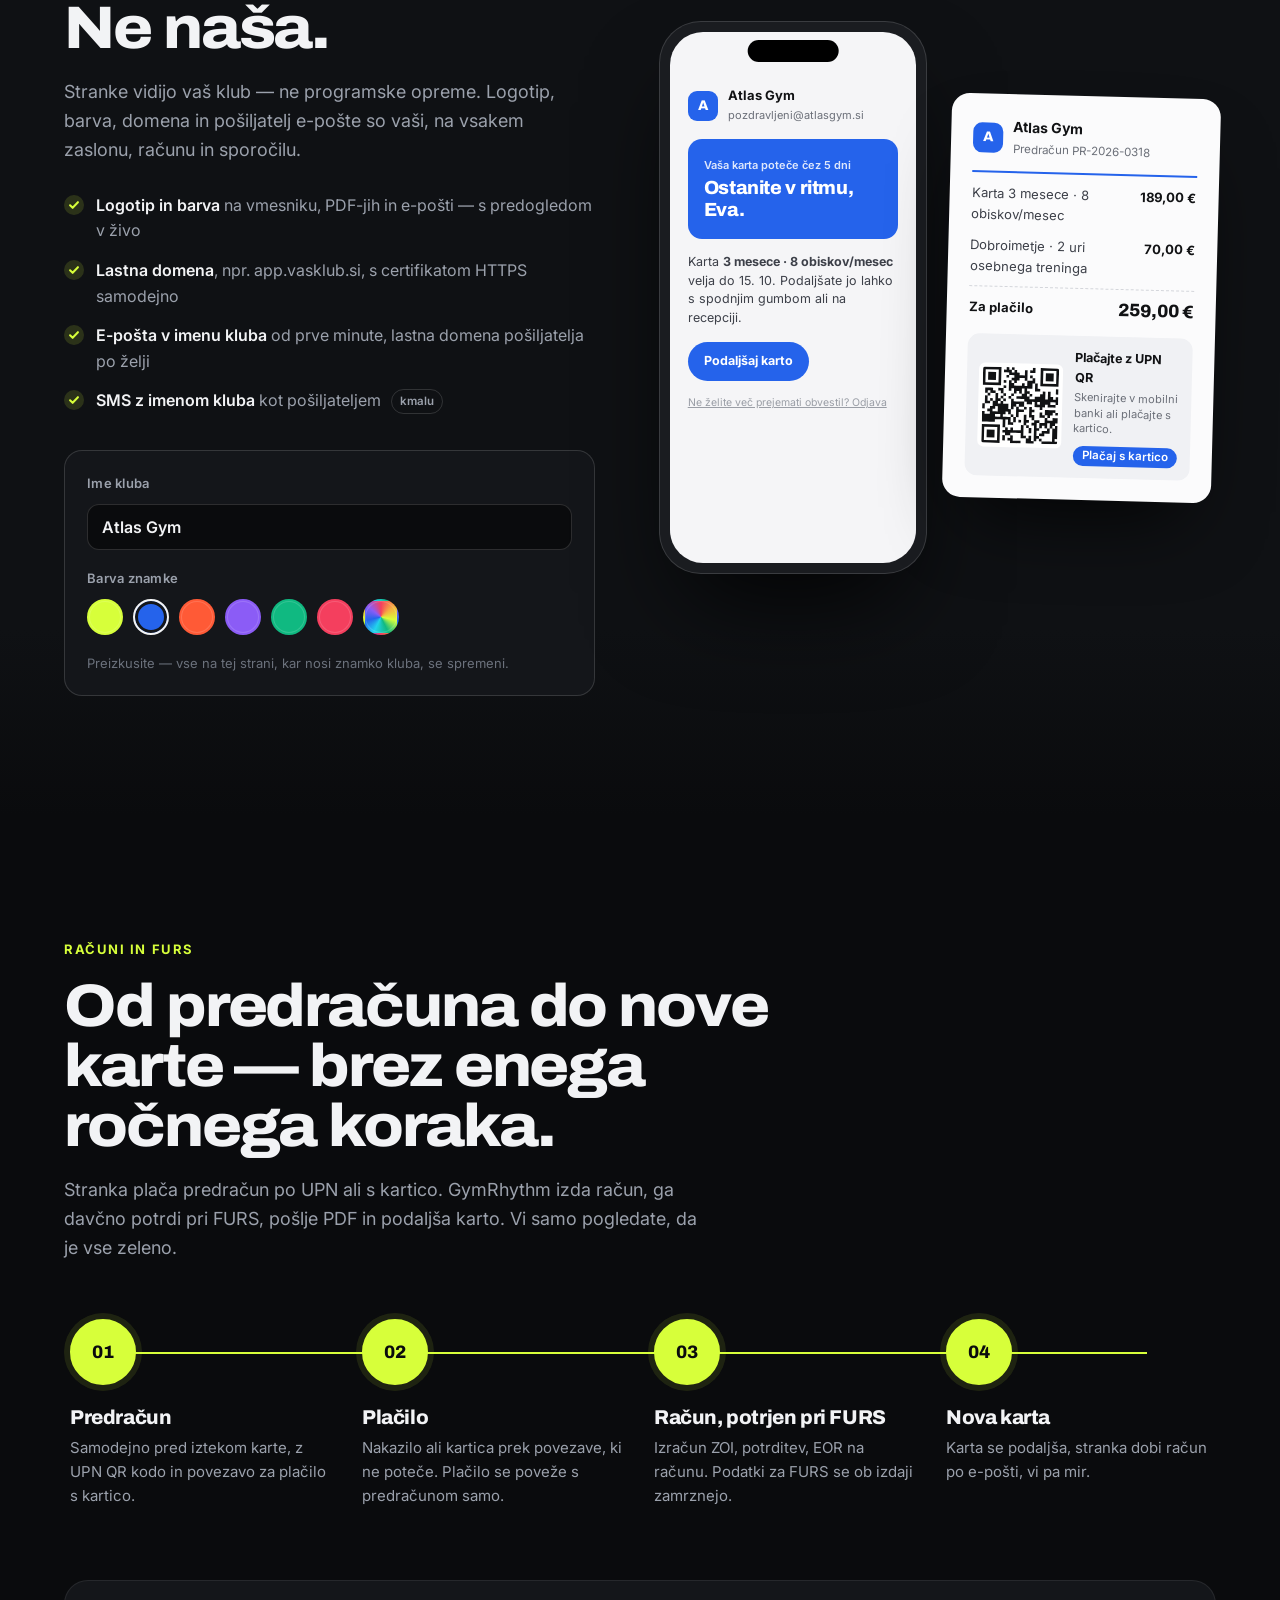
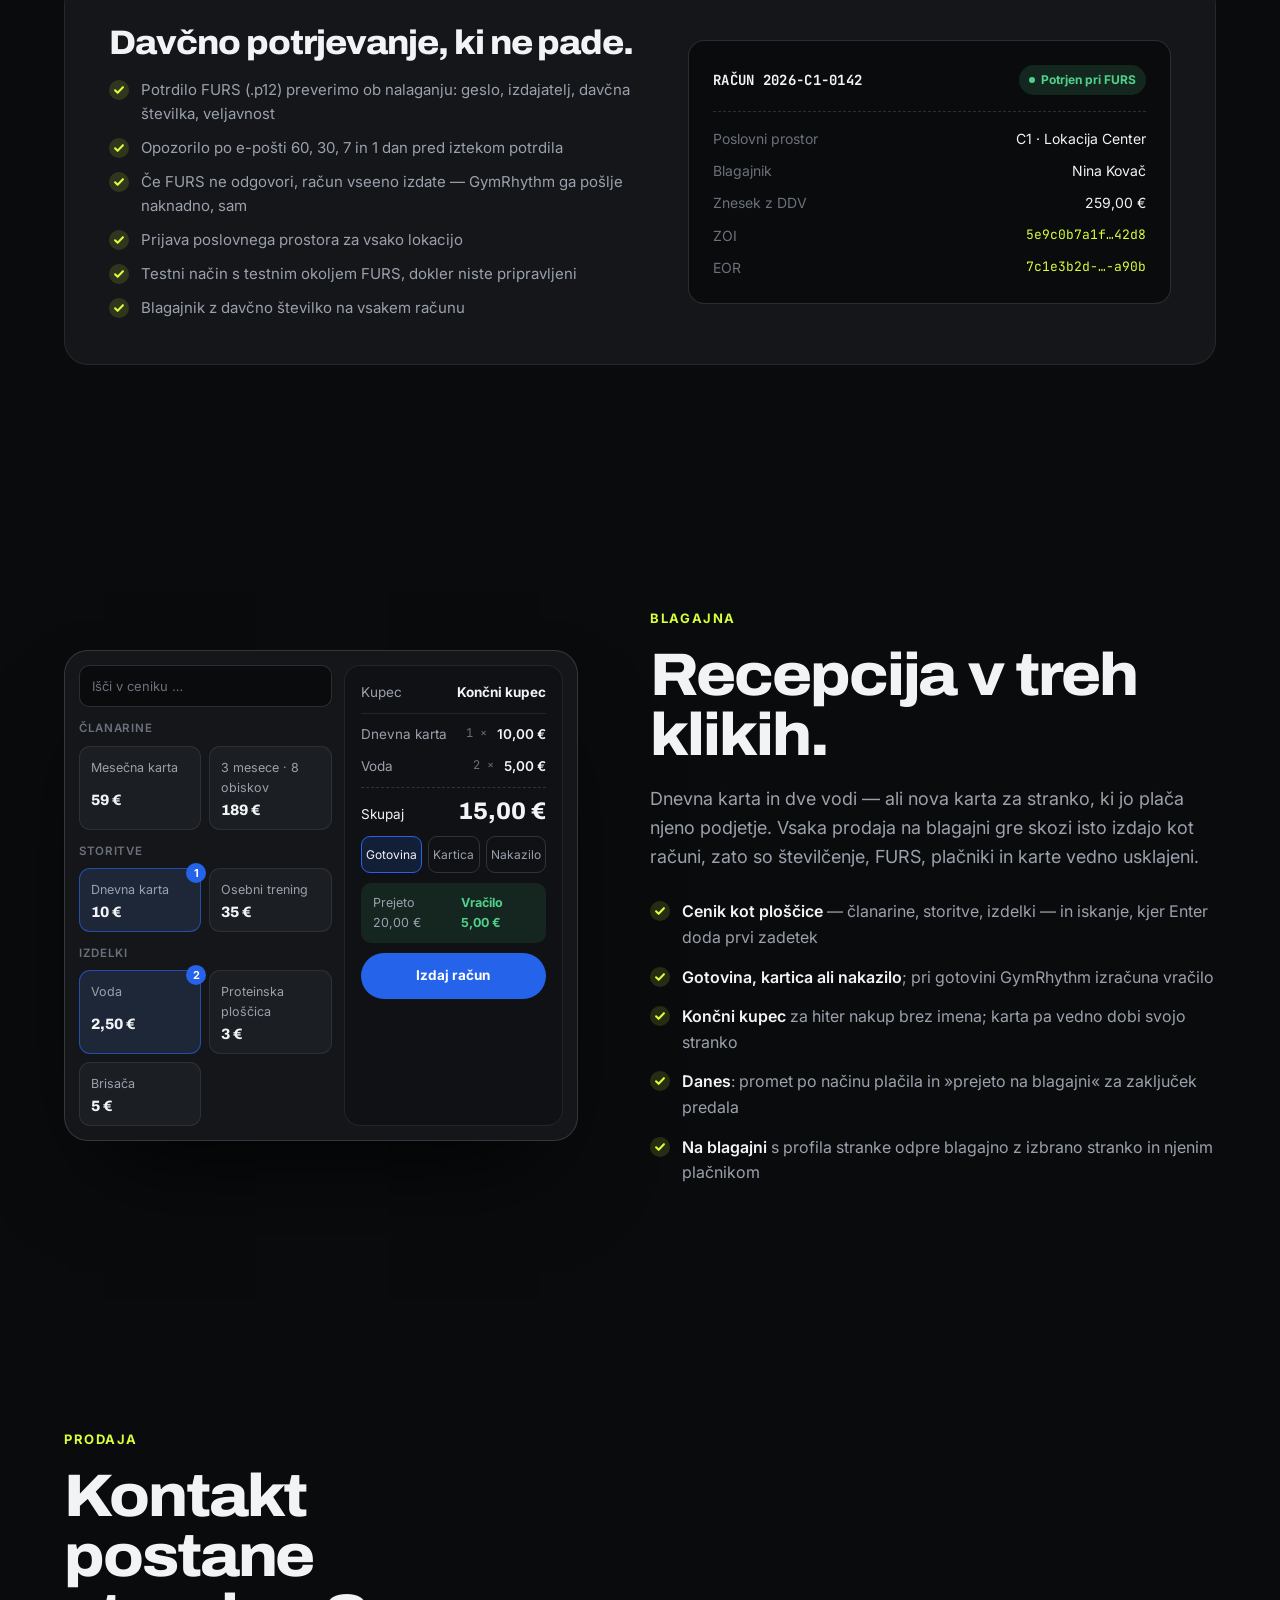
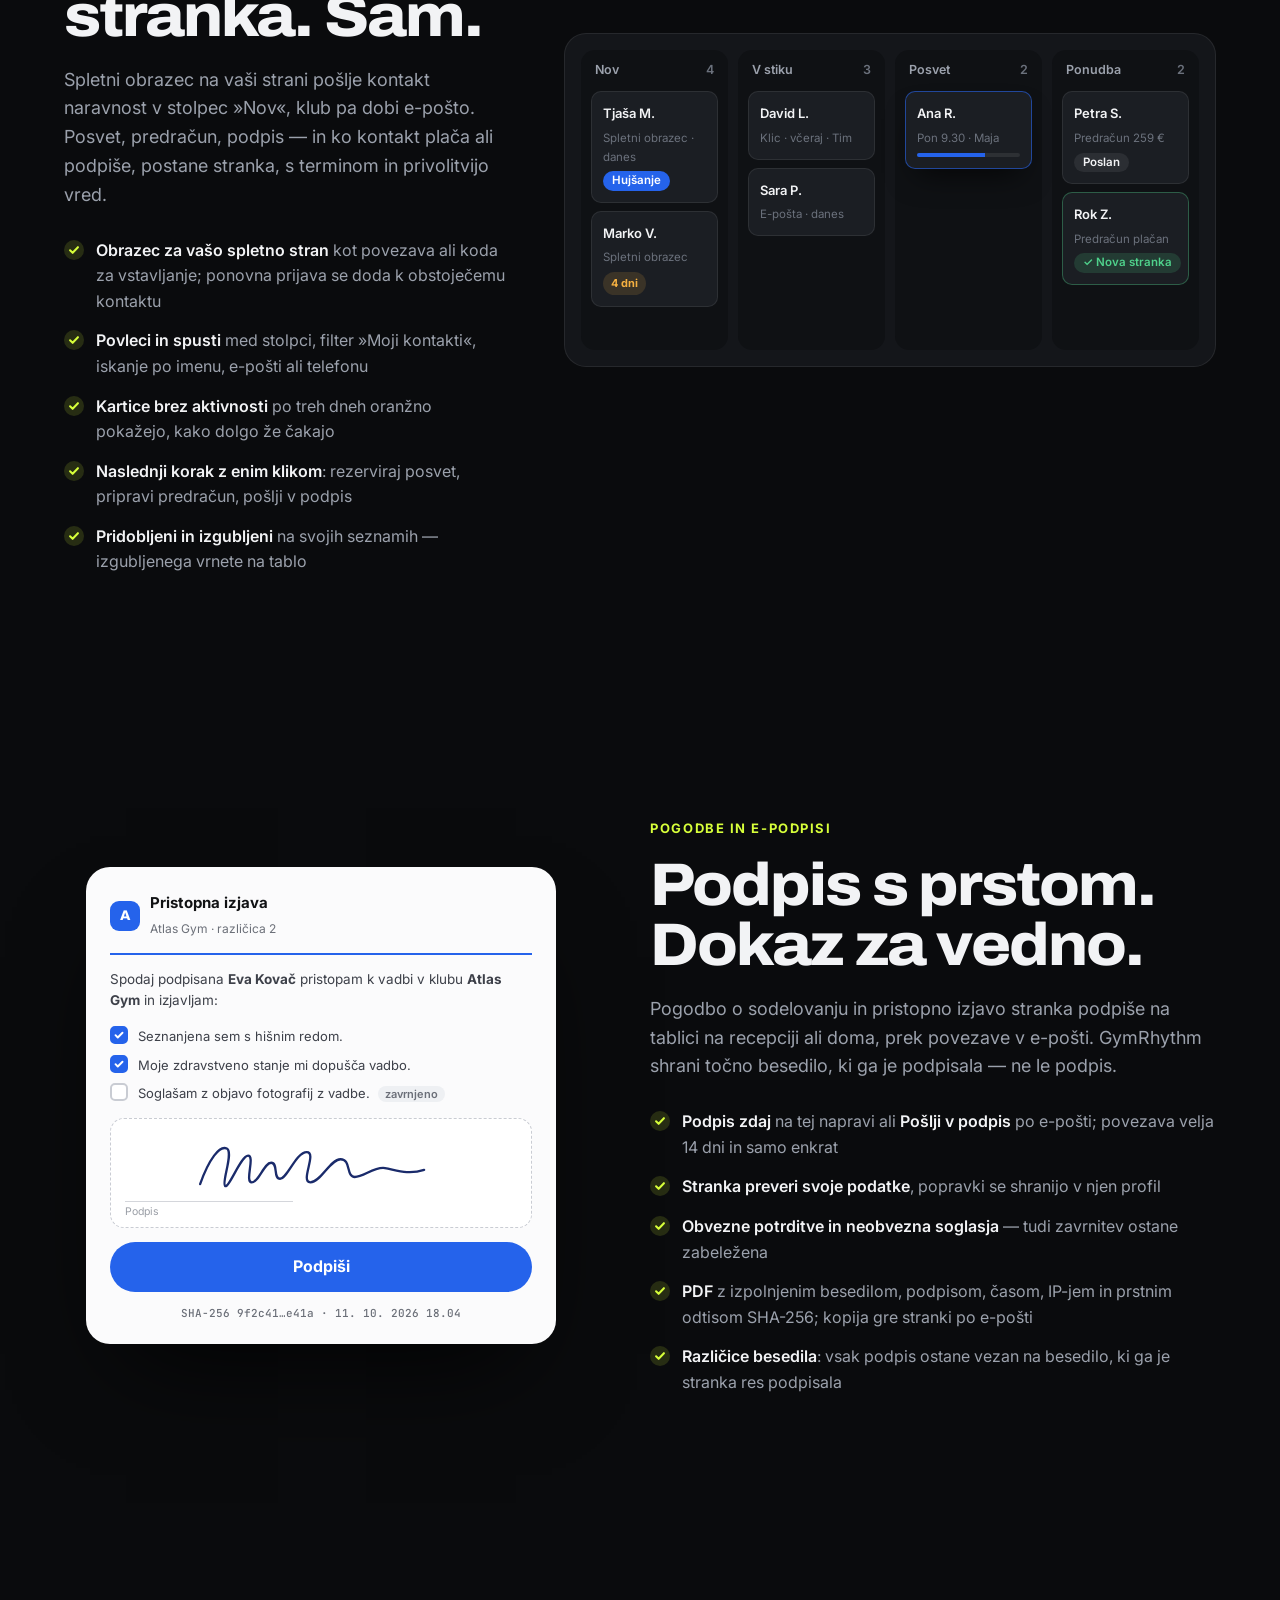
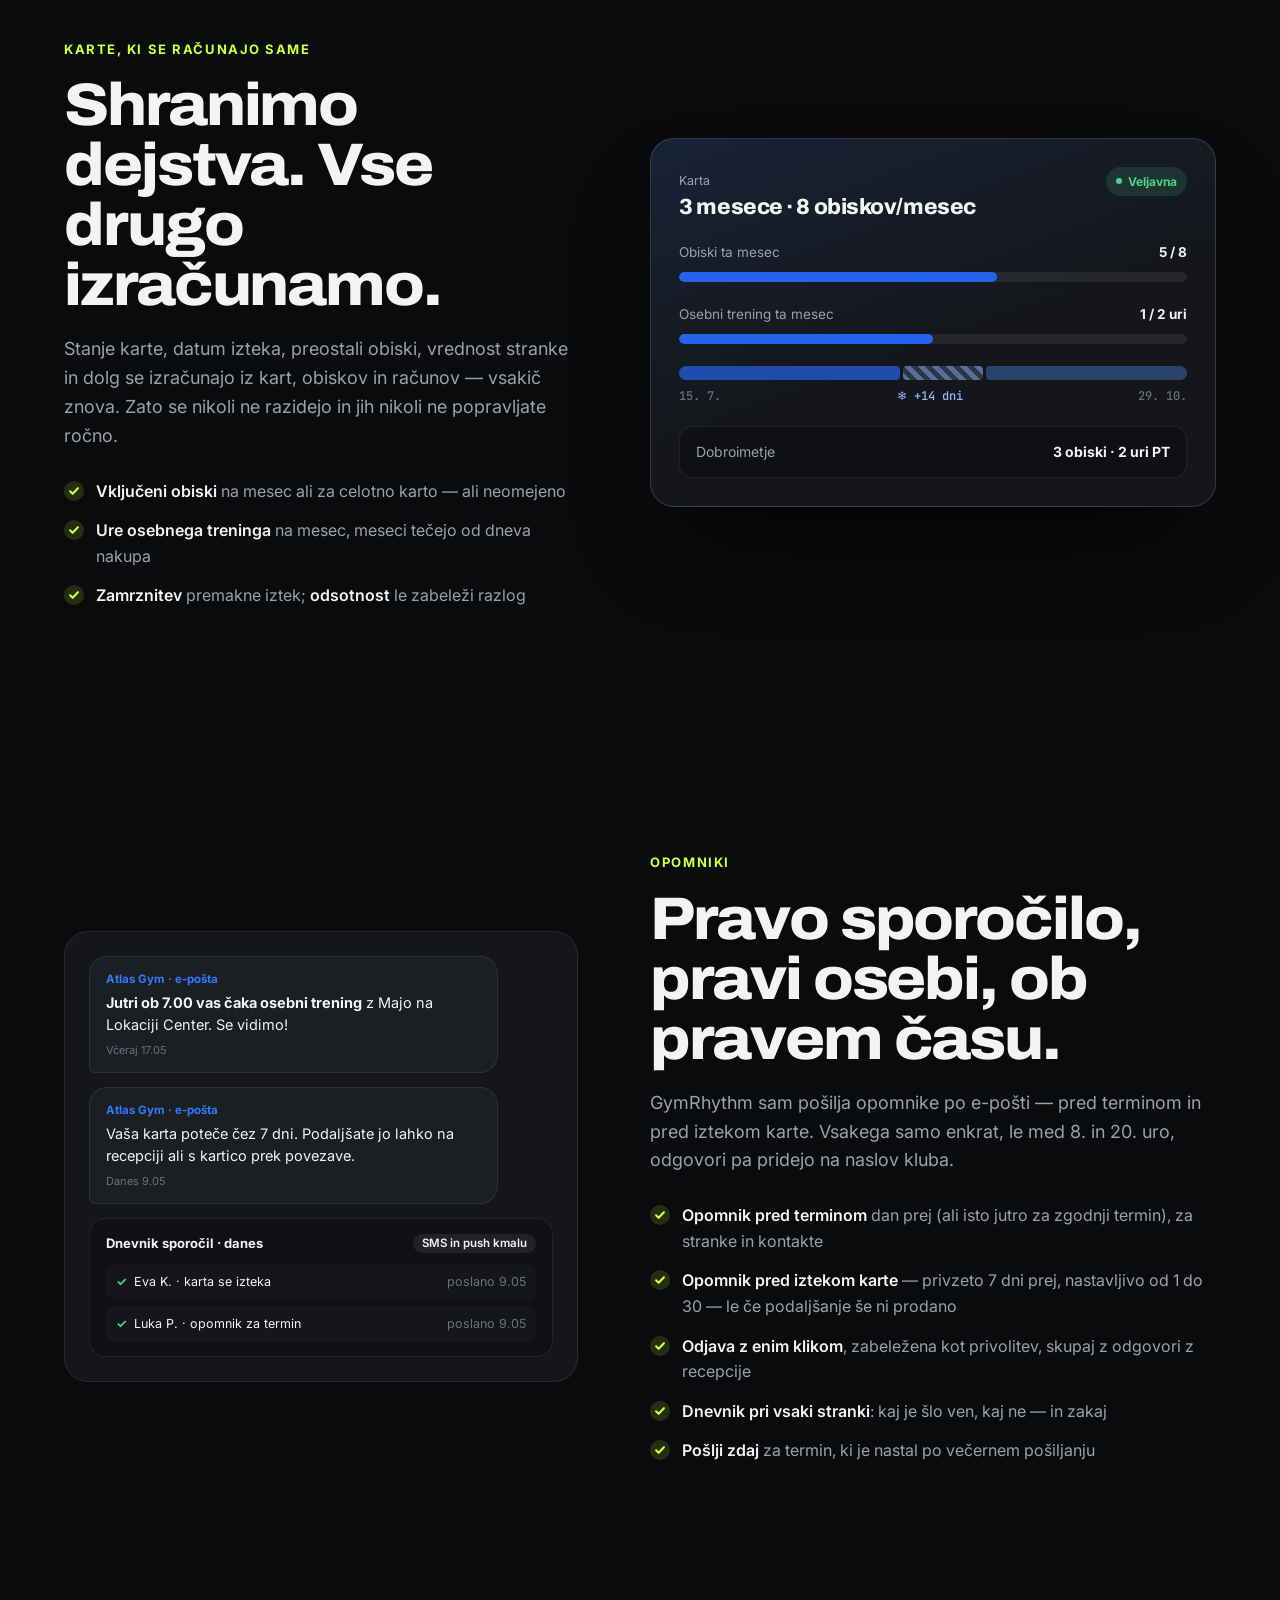
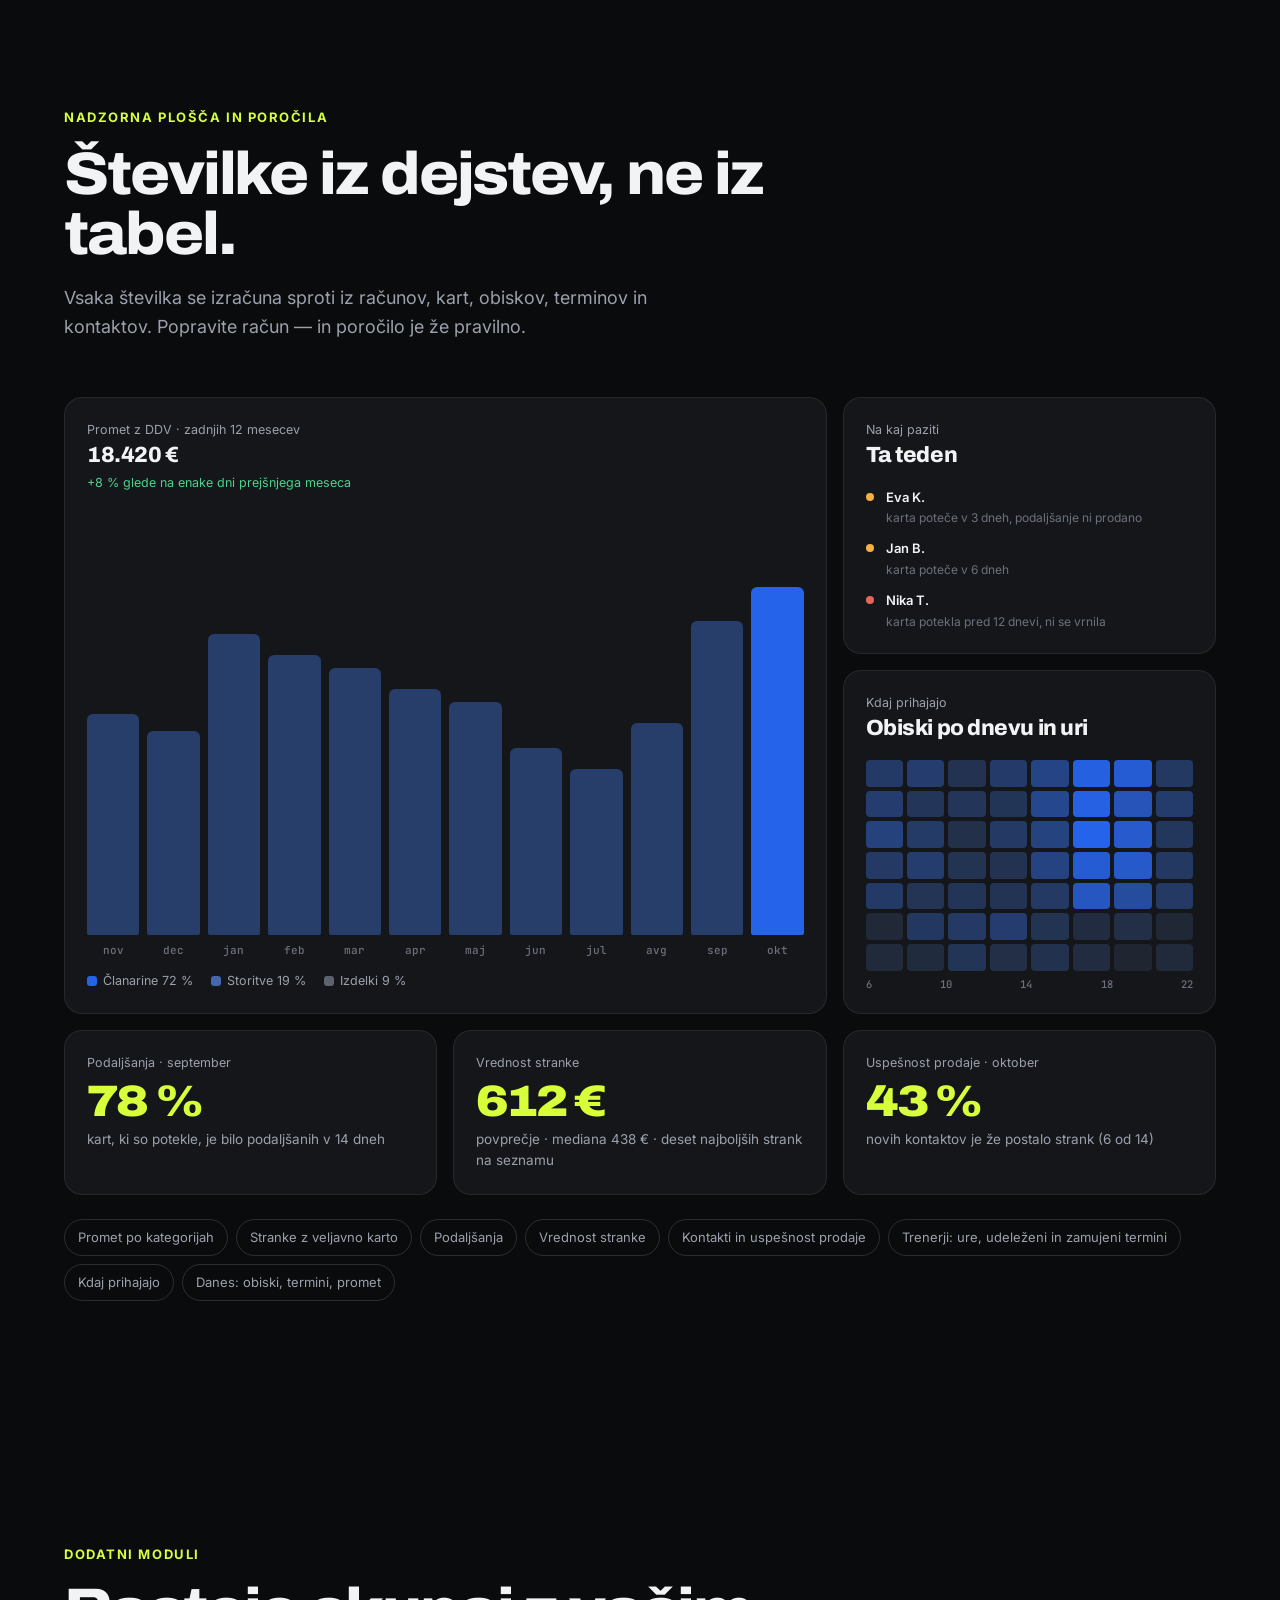
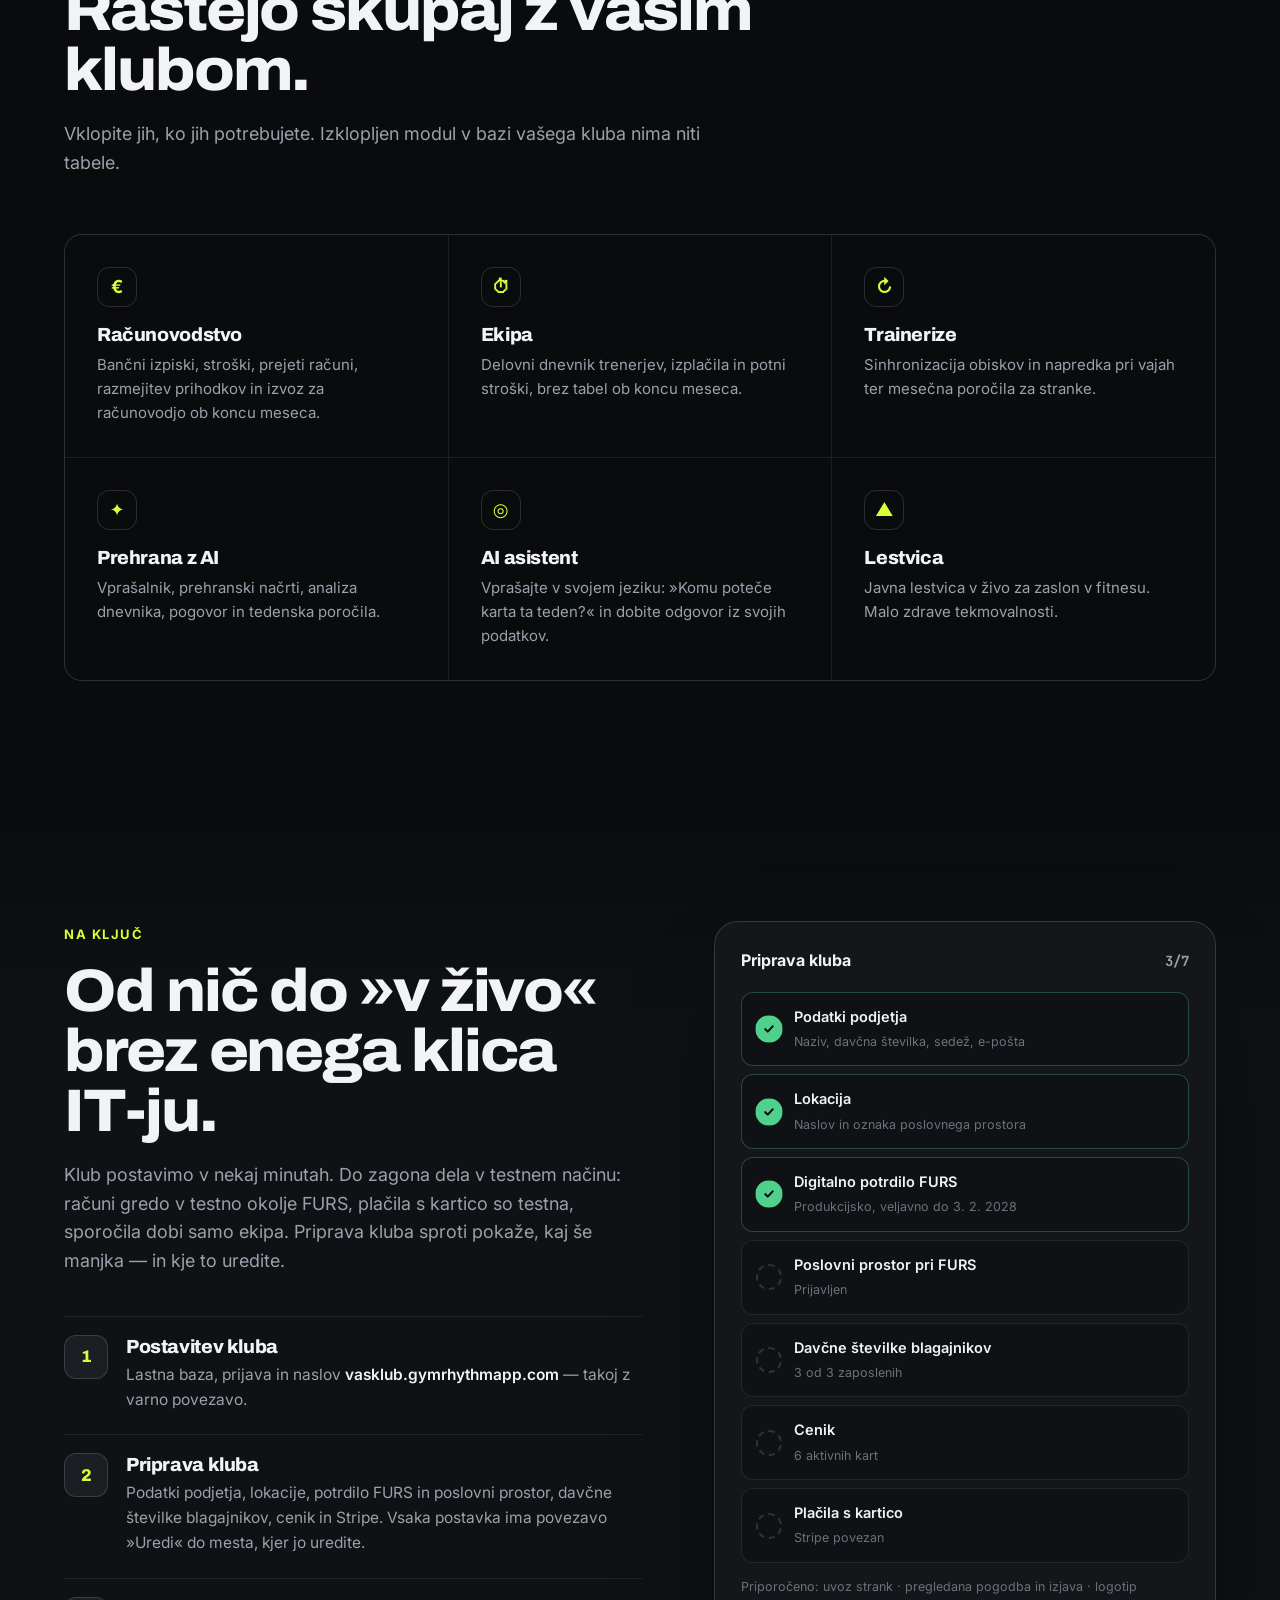
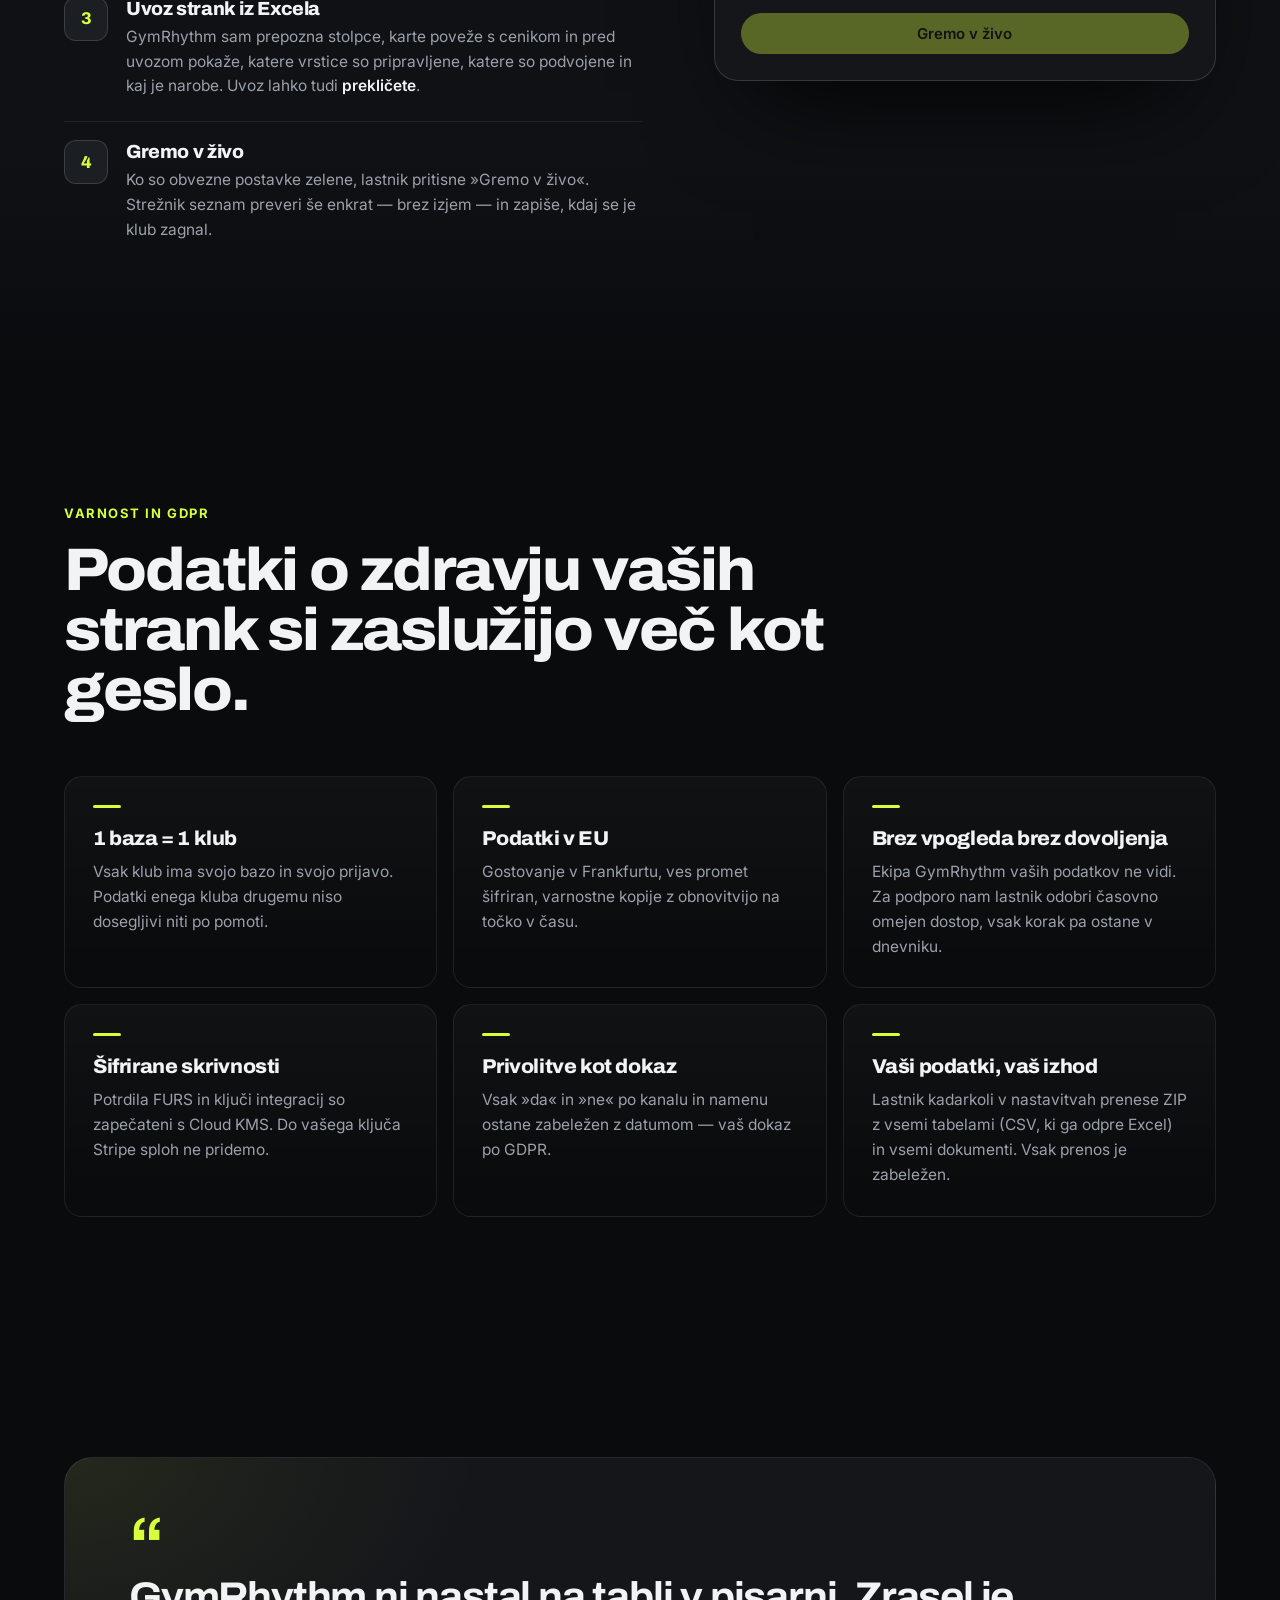
==== commit 1f269fd4: "Privacy policy, and Sign-up with Google on the landing page zasebnost.html: who processes what, why," ====
--- a/index.html
+++ b/index.html
@@ -843,6 +843,11 @@
           </ol>
         </div>
         <div class="signup__card reveal">
+          <div class="signup__google" id="signup-google" hidden>
+            <a class="btn btn--google btn--lg btn--block" href="#registracija"><svg viewBox="0 0 48 48" aria-hidden="true"><path fill="#EA4335" d="M24 9.5c3.54 0 6.71 1.22 9.21 3.6l6.85-6.85C35.9 2.38 30.47 0 24 0 14.62 0 6.51 5.38 2.56 13.22l7.98 6.19C12.43 13.72 17.74 9.5 24 9.5z"/><path fill="#4285F4" d="M46.98 24.55c0-1.57-.15-3.09-.38-4.55H24v9.02h12.94c-.58 2.96-2.26 5.48-4.78 7.18l7.73 6c4.51-4.18 7.09-10.36 7.09-17.65z"/><path fill="#FBBC05" d="M10.53 28.59A14.5 14.5 0 0 1 9.5 24c0-1.59.28-3.14.76-4.59l-7.98-6.19A23.94 23.94 0 0 0 0 24c0 3.88.92 7.54 2.56 10.78l7.97-6.19z"/><path fill="#34A853" d="M24 48c6.48 0 11.93-2.13 15.89-5.81l-7.73-6c-2.15 1.45-4.92 2.3-8.16 2.3-6.26 0-11.57-4.22-13.47-9.91l-7.98 6.19C6.51 42.62 14.62 48 24 48z"/></svg>Nadaljuj z Googlom</a>
+            <p class="signup__fine">Najhitreje: brez potrditvenega maila in brez gesla. Klub je pripravljen takoj.</p>
+            <p class="signup__or"><span>ali z e-pošto</span></p>
+          </div>
           <form class="signup__form" id="signup-form" novalidate hidden>
             <label class="field">
               <span>Ime kluba</span>
@@ -875,7 +880,7 @@
             <label class="signup__hp" aria-hidden="true">Spletna stran <input type="text" name="website" tabindex="-1" autocomplete="off"></label>
             <button class="btn btn--volt btn--lg btn--block" type="submit">Ustvari klub <span aria-hidden="true">→</span></button>
             <p class="signup__msg" role="alert" hidden></p>
-            <p class="signup__fine">Do zagona je klub v testnem načinu: računi gredo v testno okolje FURS, sporočila pa samo vaši ekipi.</p>
+            <p class="signup__fine">Do zagona je klub v testnem načinu: računi gredo v testno okolje FURS, sporočila pa samo vaši ekipi. Kako ravnamo s podatki, piše v <a href="zasebnost.html">izjavi o zasebnosti</a>.</p>
           </form>
           <div class="signup__done" id="signup-done" role="status" tabindex="-1" hidden>
             <span class="signup__check" aria-hidden="true"></span>
@@ -916,6 +921,7 @@
         <a href="#cenik">Cenik</a>
         <a href="#registracija">Registracija</a>
         <a href="#kontakt">Kontakt</a>
+        <a href="zasebnost.html">Zasebnost</a>
       </nav>
       <small>© <span id="year">2026</span> GymRhythm. Imena strank, trenerjev in zneski na tej strani so ponazoritve.</small>
     </div>
--- a/styles.css
+++ b/styles.css
@@ -596,12 +596,52 @@
 .signup__done b { color: var(--text); font-weight: 600; overflow-wrap: anywhere; }
 .signup__check { width: 52px; height: 52px; border-radius: 50%; background: var(--ok) url("data:image/svg+xml,%3Csvg xmlns='http://www.w3.org/2000/svg' viewBox='0 0 16 16'%3E%3Cpath d='M4.5 8.2l2.3 2.3 4.7-5' fill='none' stroke='%230a0b0d' stroke-width='2' stroke-linecap='round' stroke-linejoin='round'/%3E%3C/svg%3E") center/28px no-repeat; }
 .btn.is-busy { opacity: .7; cursor: progress; }
+.btn--google { background: #fff; color: #1f1f1f; border-color: #dadce0; }
+.btn--google:hover { box-shadow: 0 10px 40px -12px rgba(255,255,255,.35); }
+.btn--google svg { width: 20px; height: 20px; flex: none; }
+.signup__google { display: grid; gap: 12px; margin-bottom: 20px; }
+.signup__google[hidden] { display: none; }
+.signup__google .signup__fine { text-align: center; }
+.signup__or { display: flex; align-items: center; gap: 12px; color: var(--dim); font-size: 13px; margin-top: 4px; }
+.signup__or::before, .signup__or::after { content: ""; flex: 1; height: 1px; background: var(--line-2); }
+.signup__fine a { color: var(--muted); text-decoration: underline; text-underline-offset: 3px; }
 @media (max-width: 980px) { .signup__inner { grid-template-columns: 1fr; gap: 40px; } }
 @media (max-width: 480px) {
   .signup__card { padding: 20px; }
   .field__row { grid-template-columns: 1fr; }
   .field__addr i { padding: 0 8px; font-size: 12.5px; }
 }
+
+/* ---------- legal pages ---------- */
+.legal { padding: 140px 0 96px; }
+.legal__inner { max-width: 780px; }
+.legal h1 { font-size: clamp(38px, 6vw, 64px); font-stretch: 108%; letter-spacing: -0.035em; }
+.legal__meta { margin-top: 16px; color: var(--dim); font-size: 14px; }
+.legal__lead { margin-top: 28px; color: var(--muted); font-size: 18px; }
+.legal section { margin-top: 56px; scroll-margin-top: 96px; }
+.legal h2 { font-size: 26px; margin-bottom: 16px; }
+.legal h3 { font-size: 17px; margin: 24px 0 10px; font-family: var(--body); font-weight: 700; letter-spacing: 0; }
+.legal p, .legal li, .legal address { color: var(--muted); font-size: 16px; line-height: 1.7; }
+.legal p + p { margin-top: 12px; }
+.legal b, .legal i { color: var(--text); }
+.legal a:not(.btn) { color: var(--text); text-decoration: underline; text-decoration-color: var(--volt); text-underline-offset: 3px; }
+.legal ul { display: grid; gap: 6px; margin: 12px 0; padding-left: 20px; list-style: disc; }
+.legal address { font-style: normal; margin: 12px 0; padding: 18px 20px; border-radius: var(--radius-sm); background: var(--surface); border: 1px solid var(--line); }
+.legal__toc { margin-top: 36px; padding: 20px 24px; border-radius: var(--radius-sm); background: var(--surface); border: 1px solid var(--line); }
+.legal__toc ol { columns: 2; column-gap: 32px; padding-left: 20px; list-style: decimal; color: var(--dim); }
+.legal__toc li { font-size: 15px; break-inside: avoid; padding: 3px 0; }
+.legal__toc a:not(.btn) { text-decoration: none; color: var(--muted); }
+.legal__toc a:hover { color: var(--text); }
+.legal__note { padding: 14px 18px; border-left: 3px solid var(--volt); background: rgba(215,255,58,.05); border-radius: 0 10px 10px 0; }
+.legal__table { margin: 16px 0; overflow-x: auto; border: 1px solid var(--line); border-radius: var(--radius-sm); }
+.legal table { width: 100%; border-collapse: collapse; font-size: 15px; }
+.legal th, .legal td { padding: 12px 14px; text-align: left; vertical-align: top; border-bottom: 1px solid var(--line); }
+.legal th { color: var(--text); font-weight: 600; background: var(--surface); white-space: nowrap; }
+.legal td { color: var(--muted); }
+.legal tr:last-child td { border-bottom: 0; }
+.legal__cta { margin-left: auto; }
+.todo { color: var(--warn); background: rgba(245,176,65,.1); border-radius: 4px; padding: 0 4px; }
+@media (max-width: 640px) { .legal { padding-top: 112px; } .legal__toc ol { columns: 1; } .legal th, .legal td { padding: 10px; } }
 
 /* ---------- CTA ---------- */
 .cta { padding: 0 0 120px; }
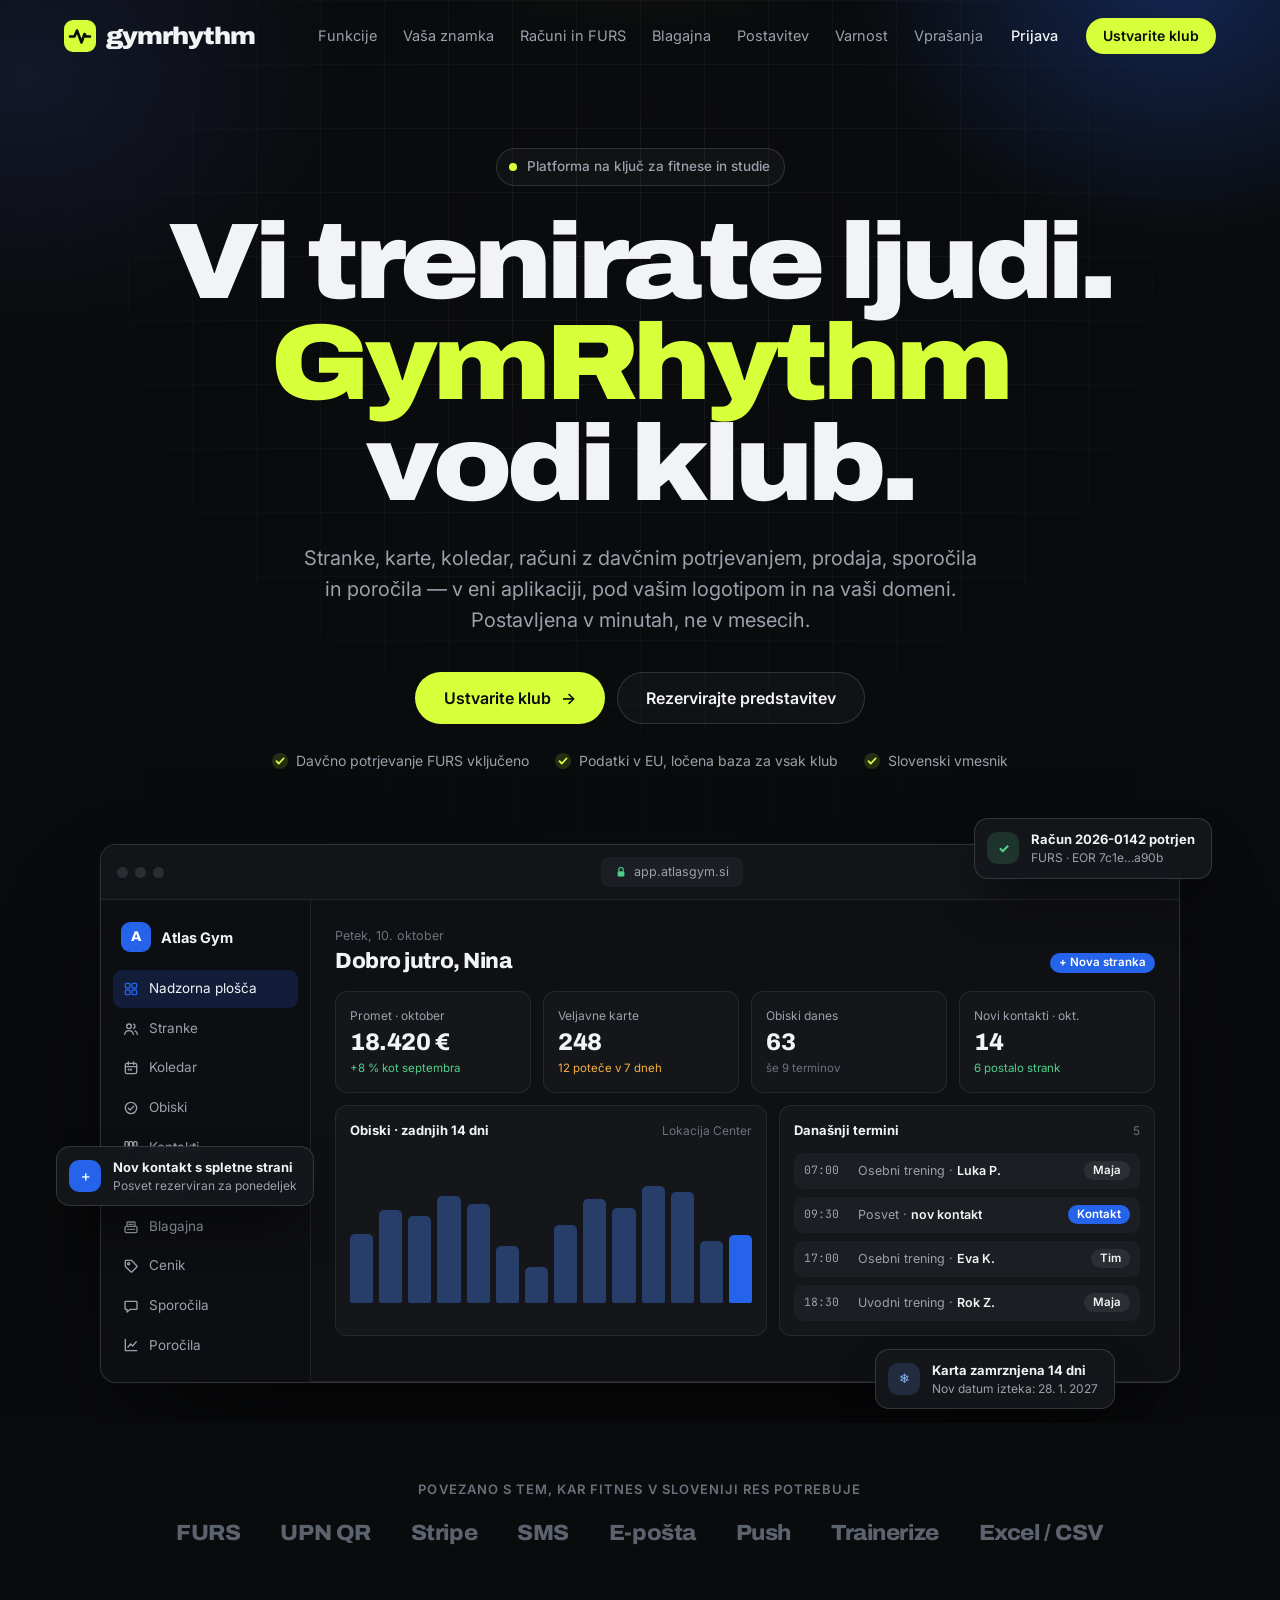
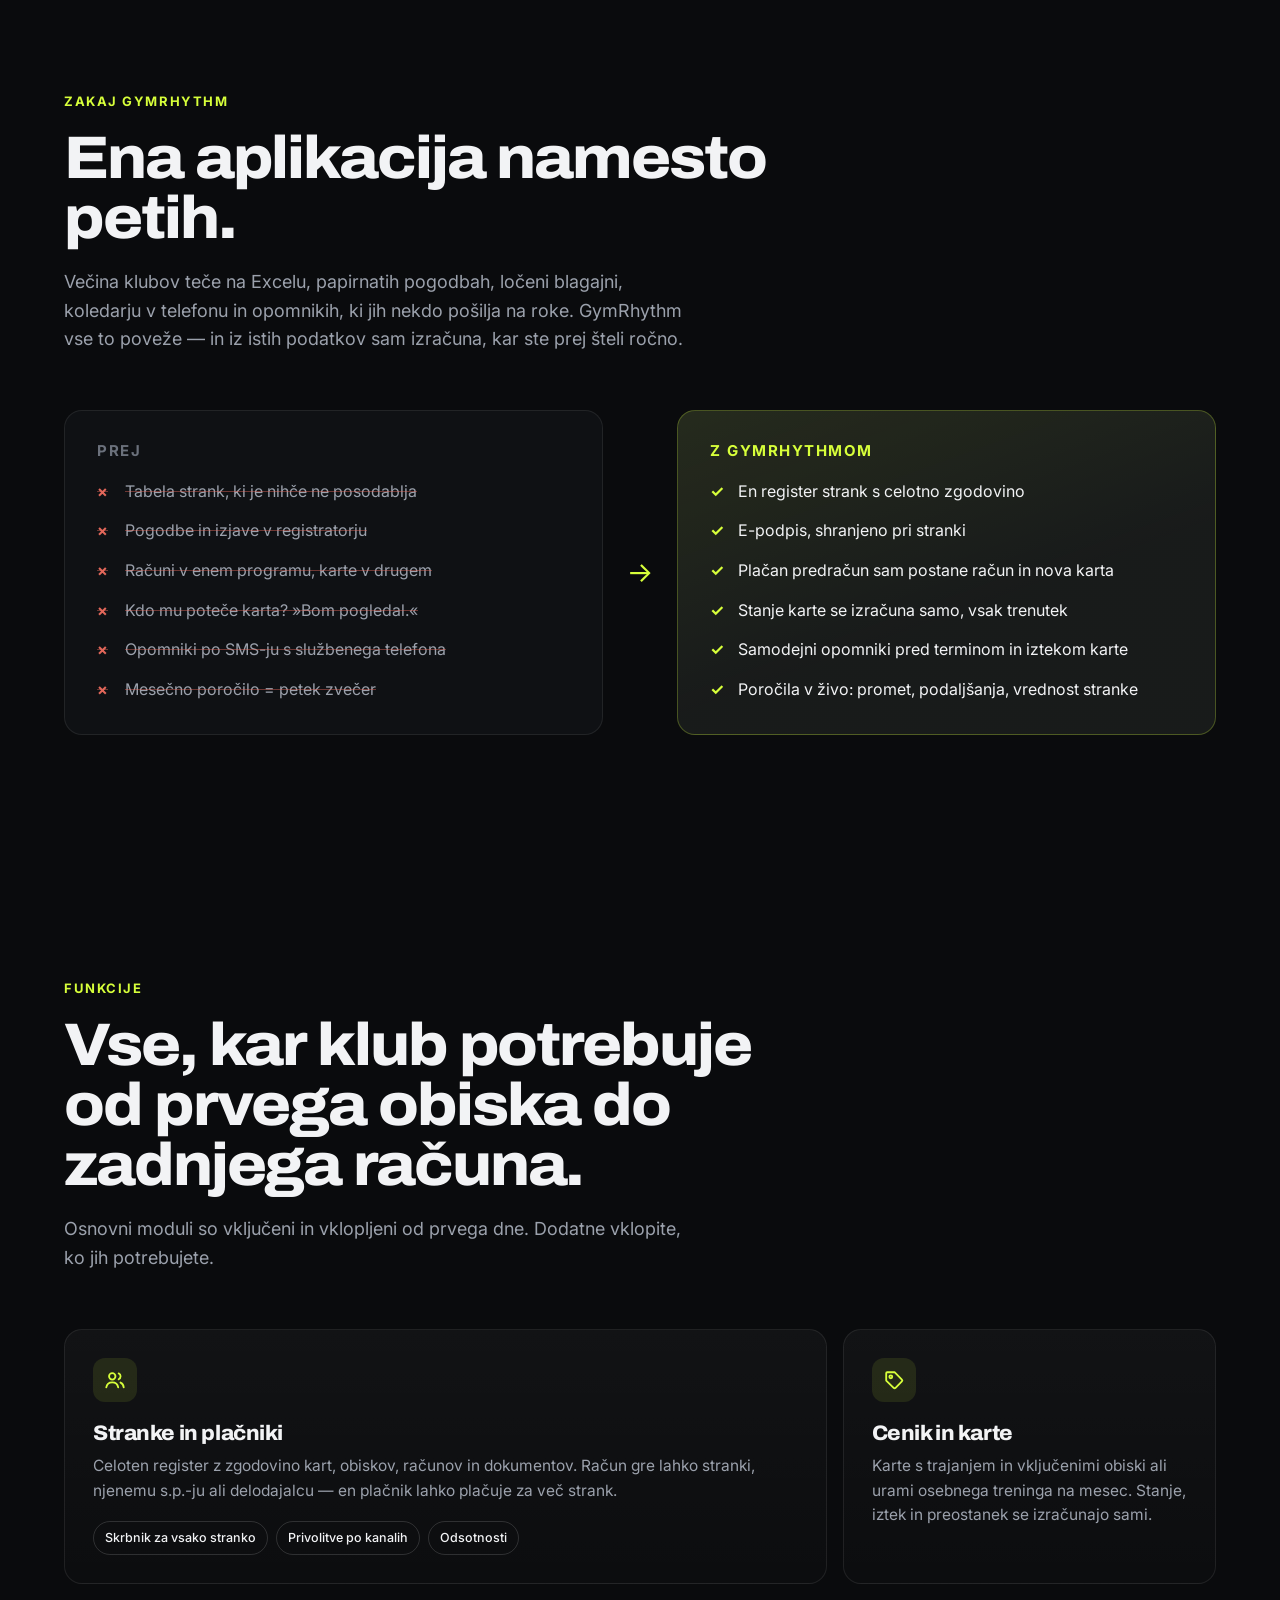
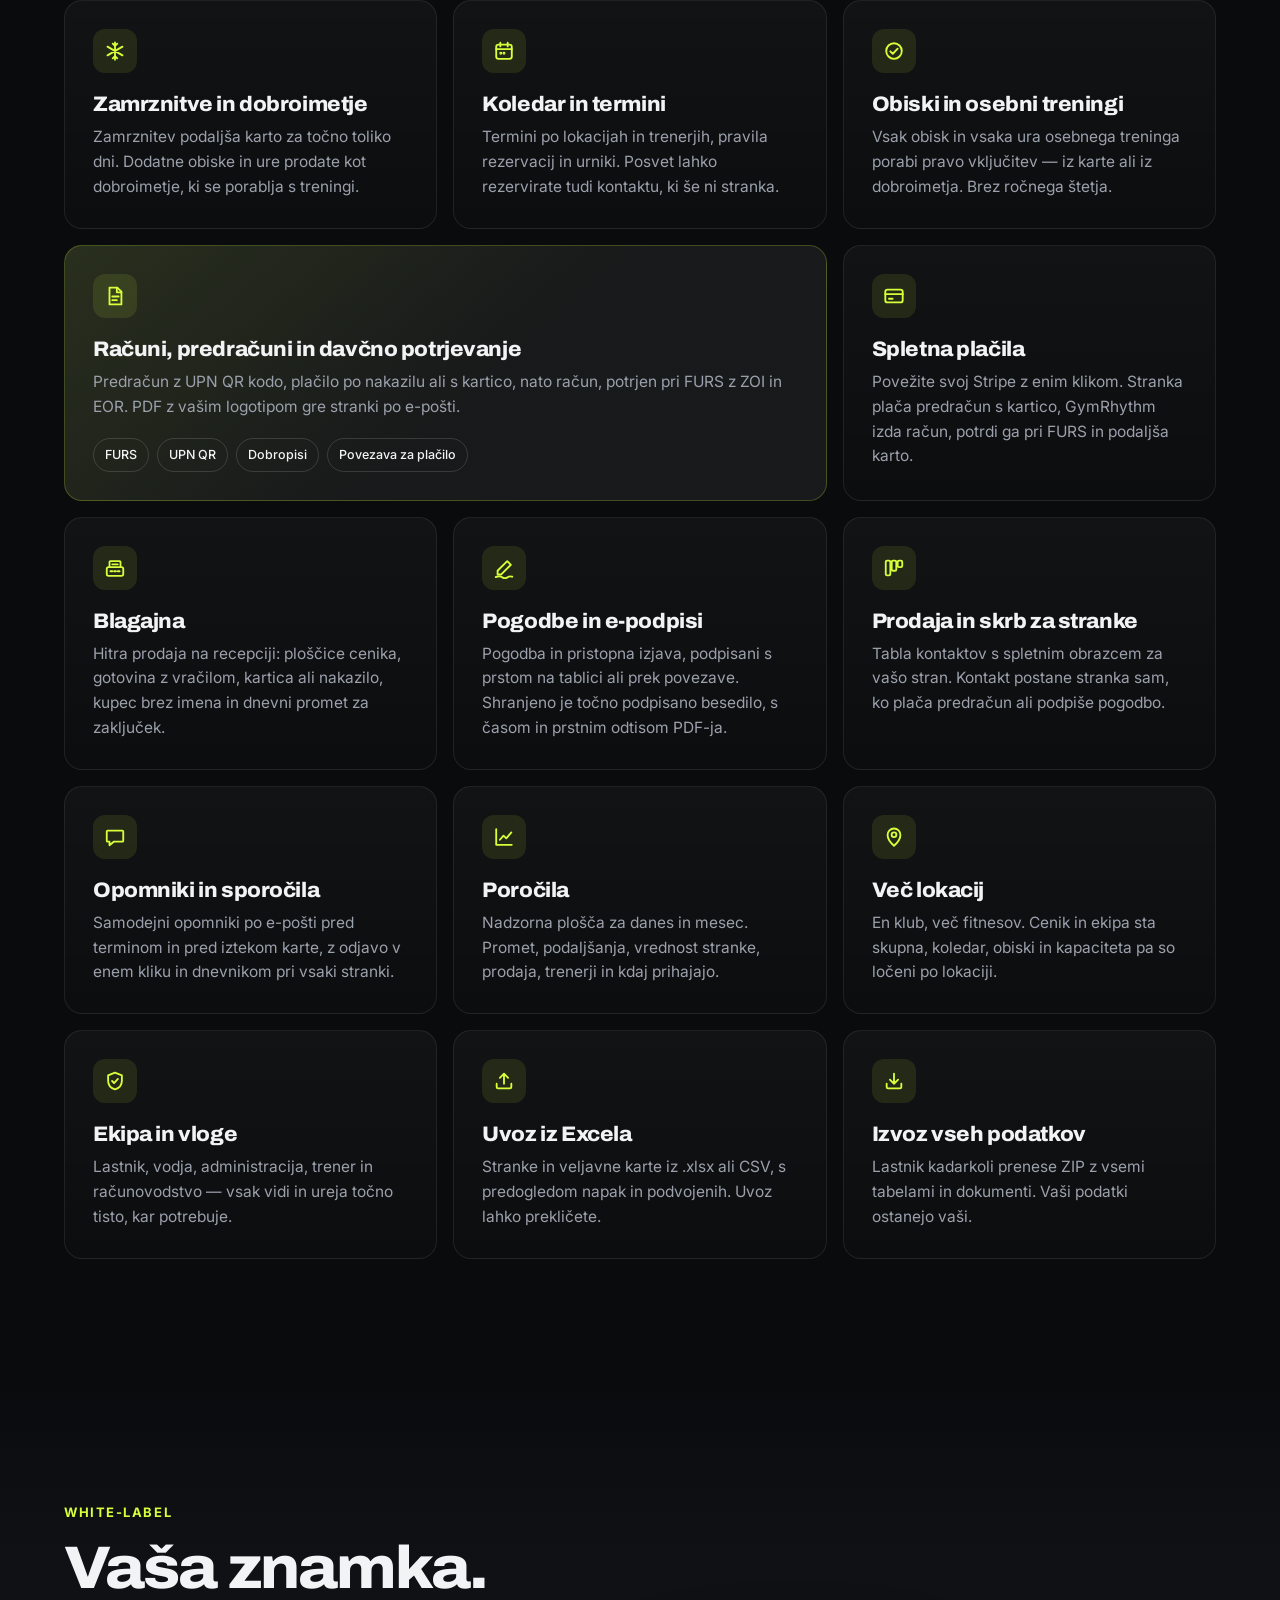
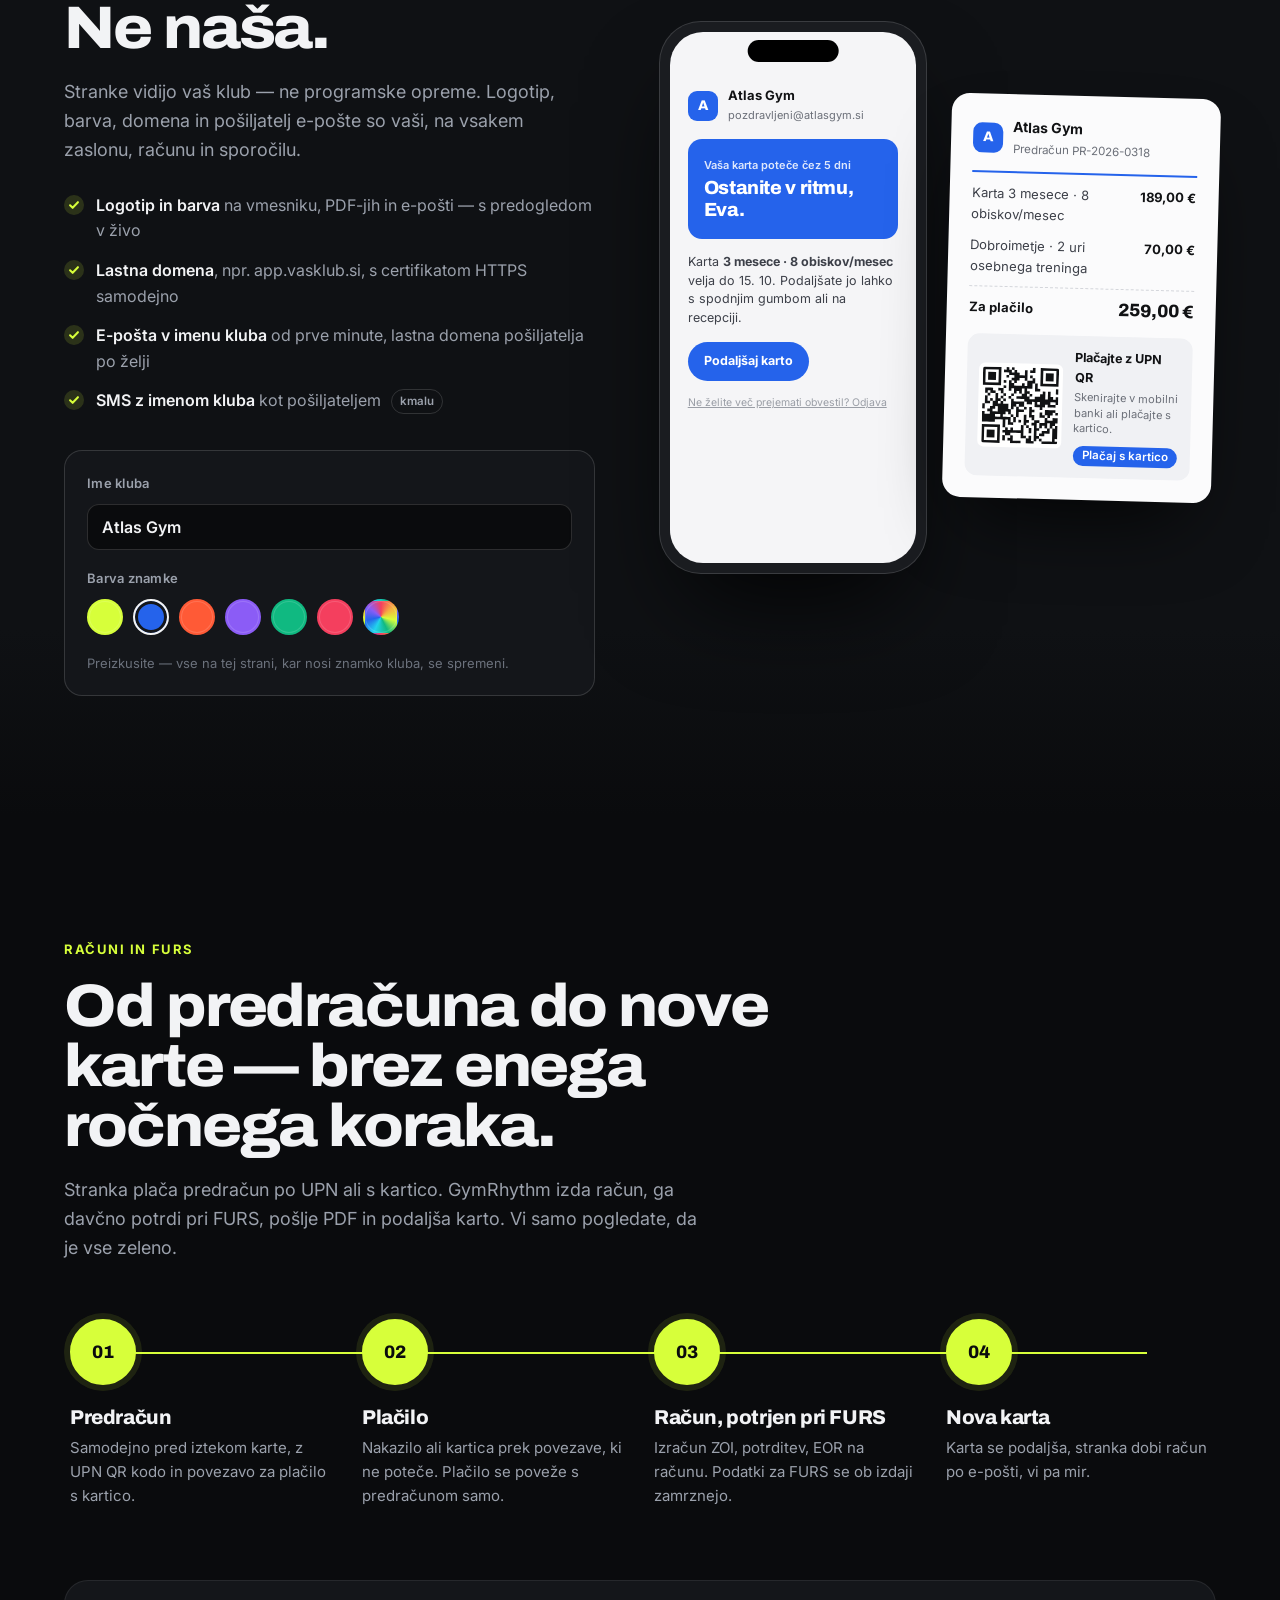
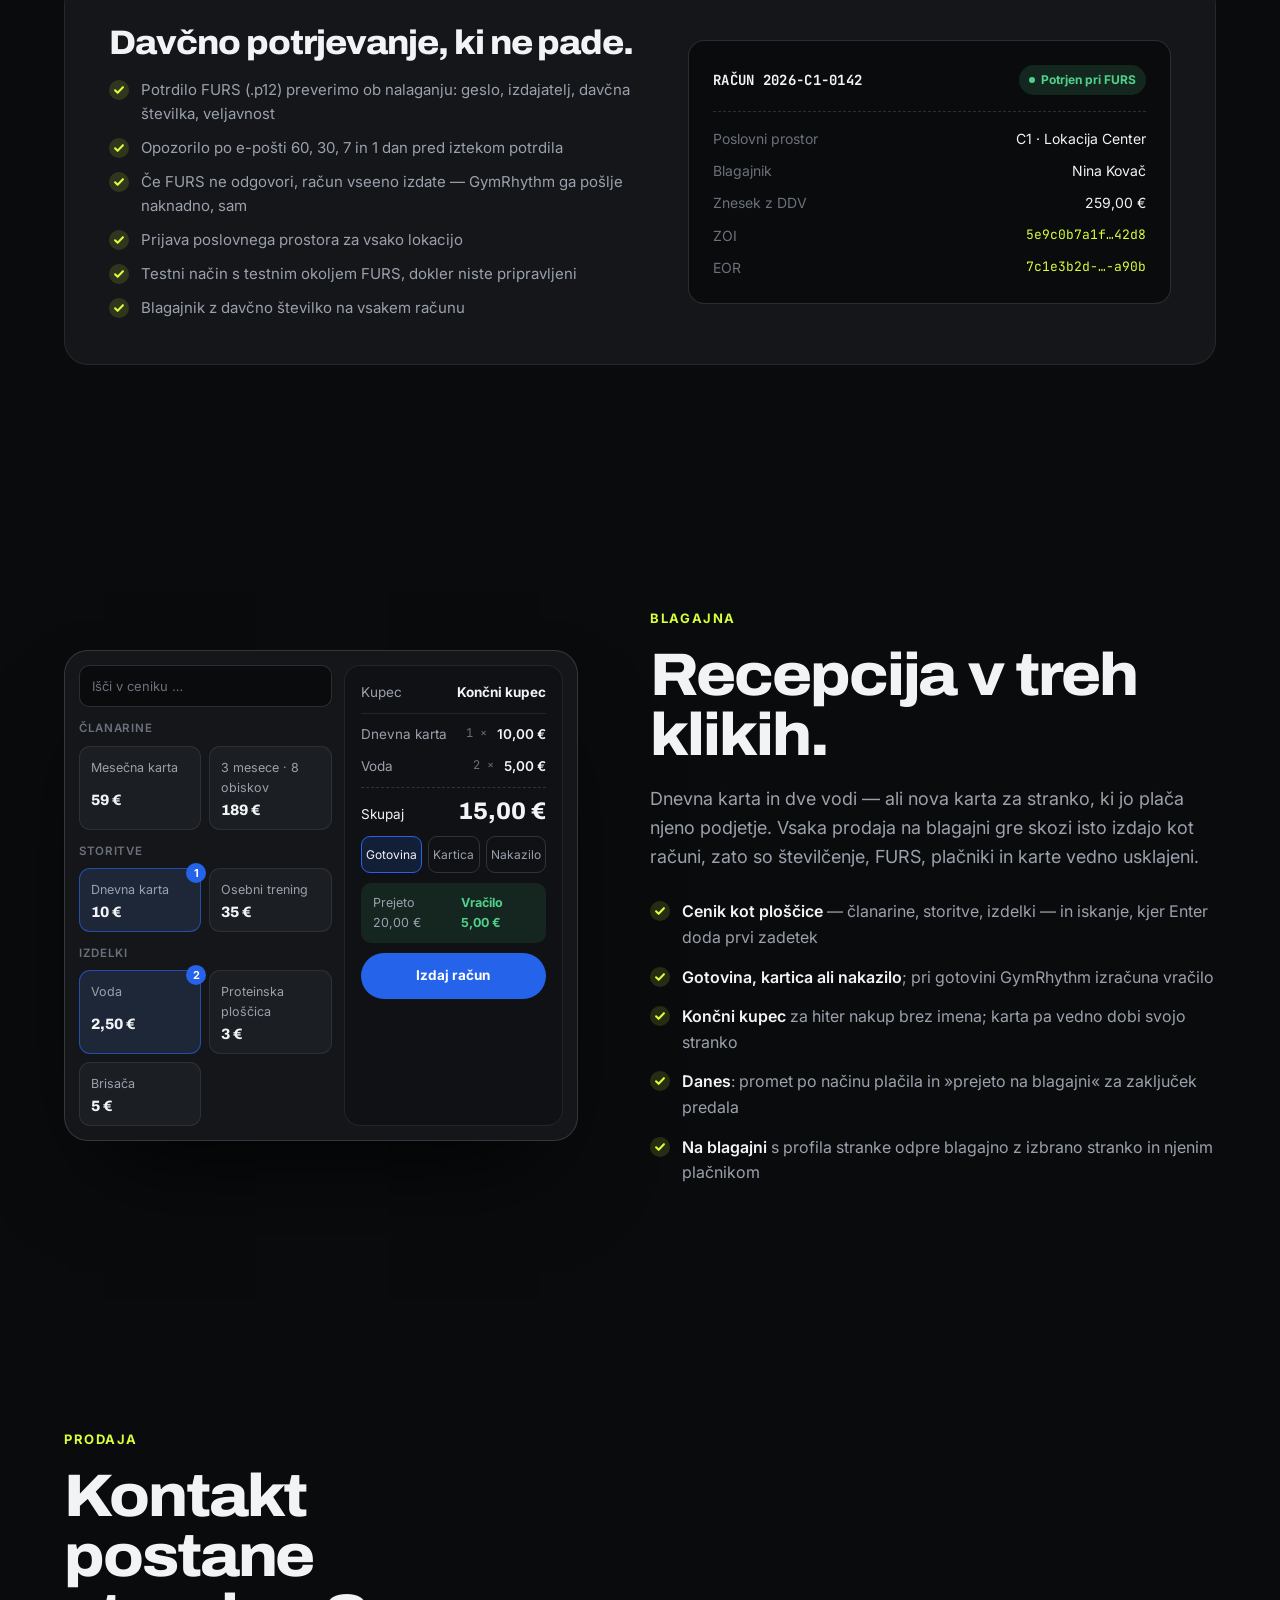
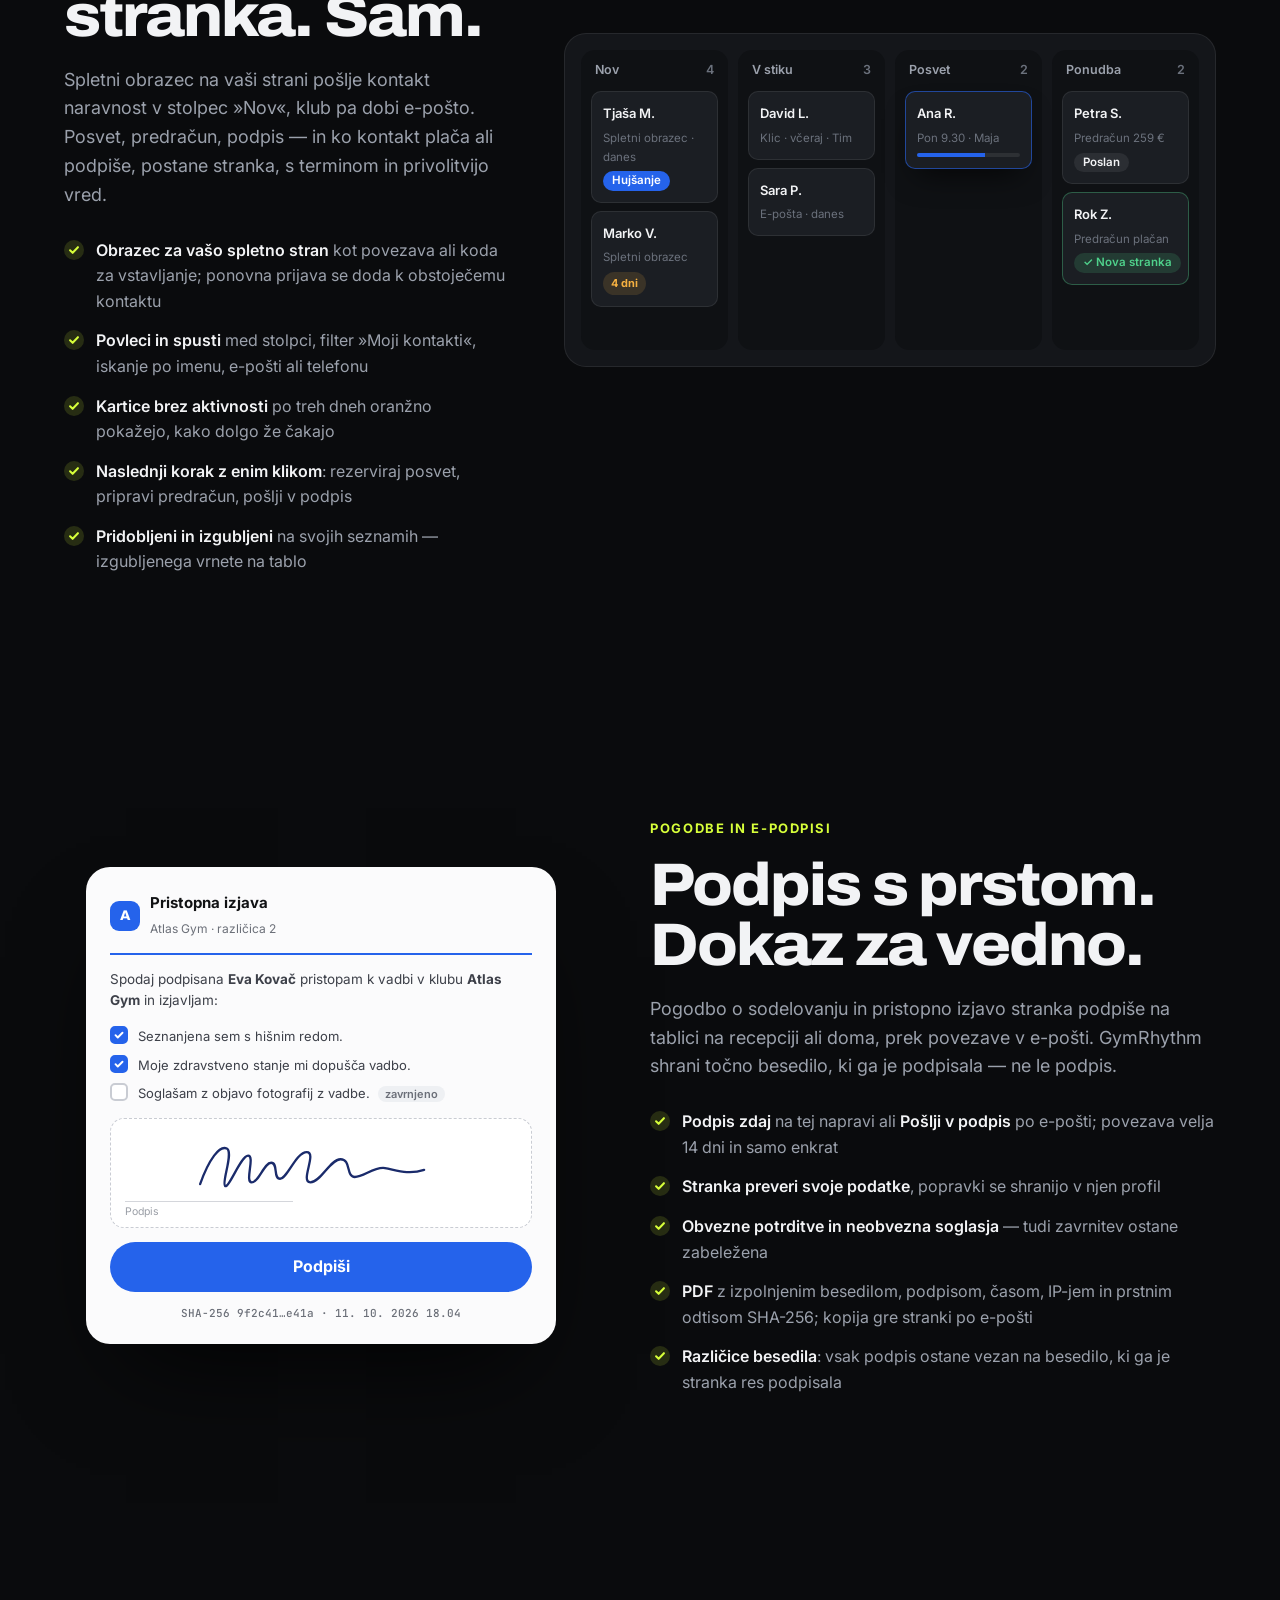
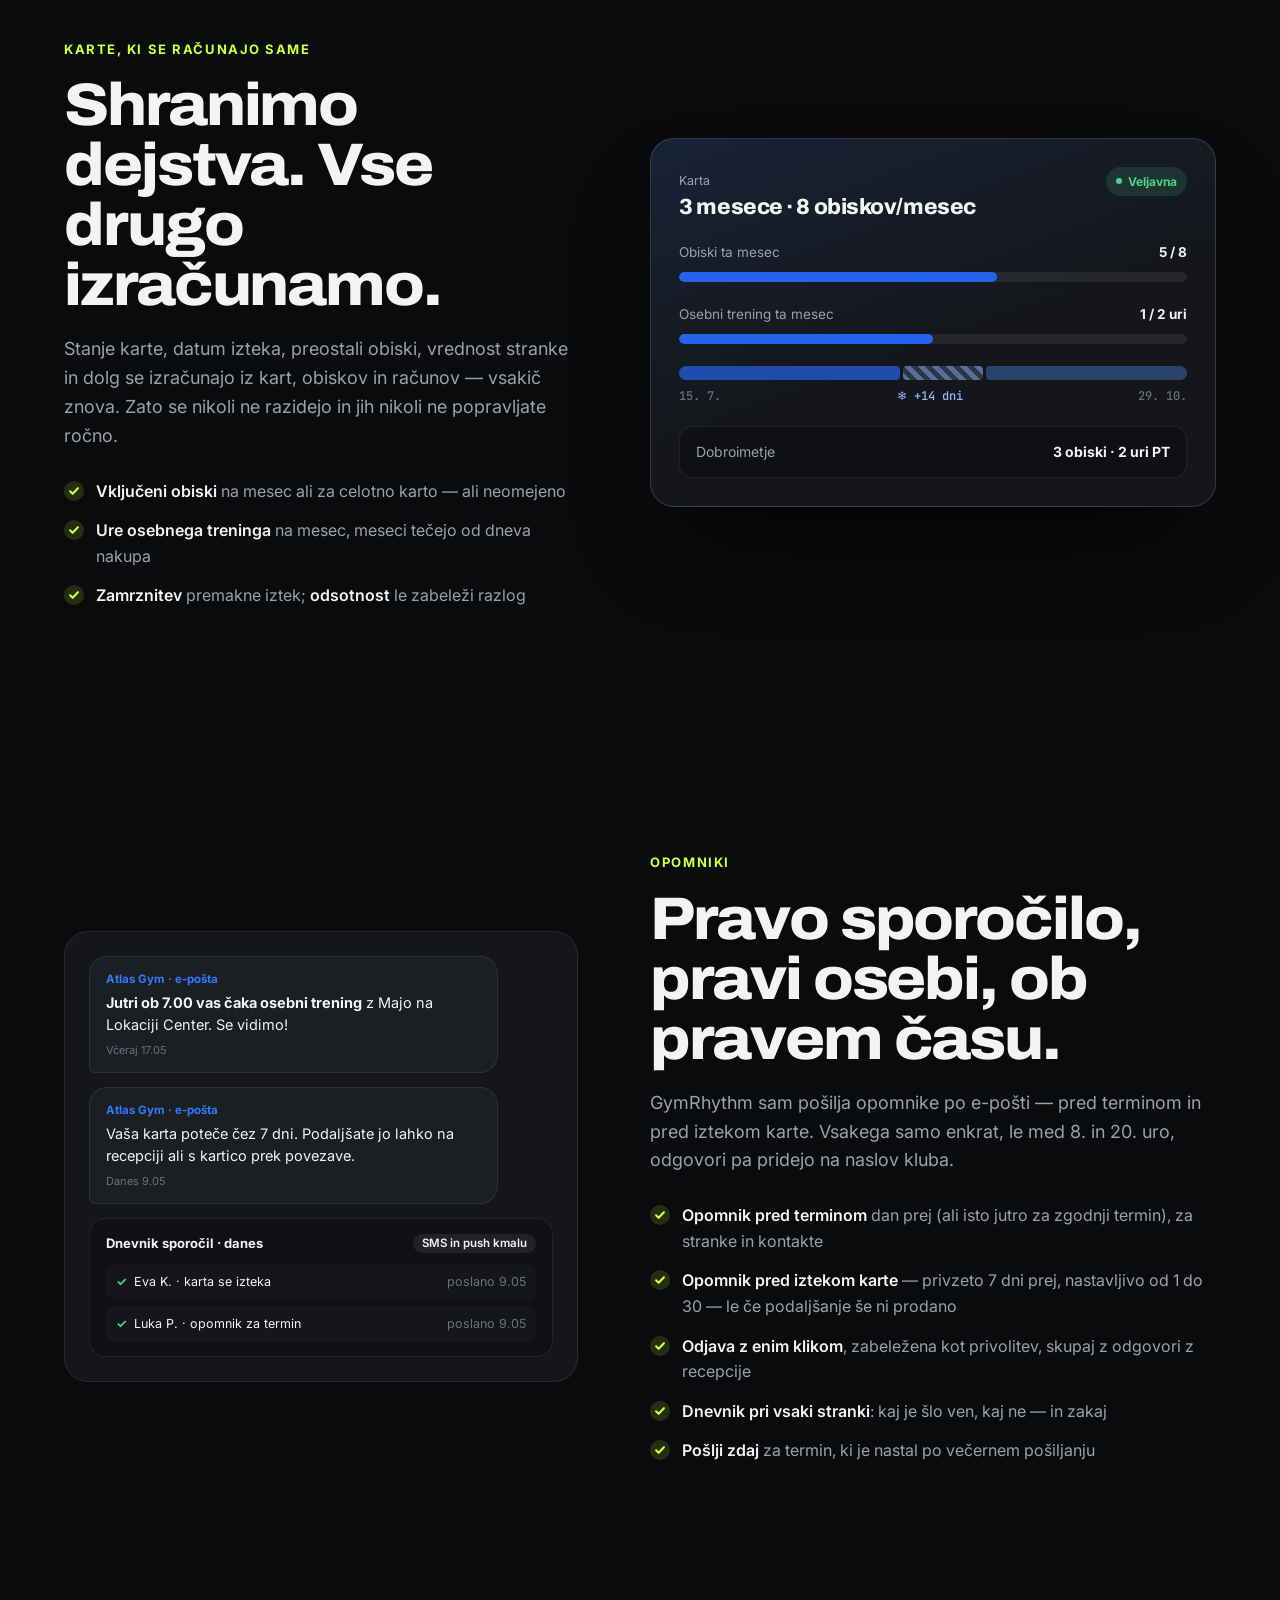
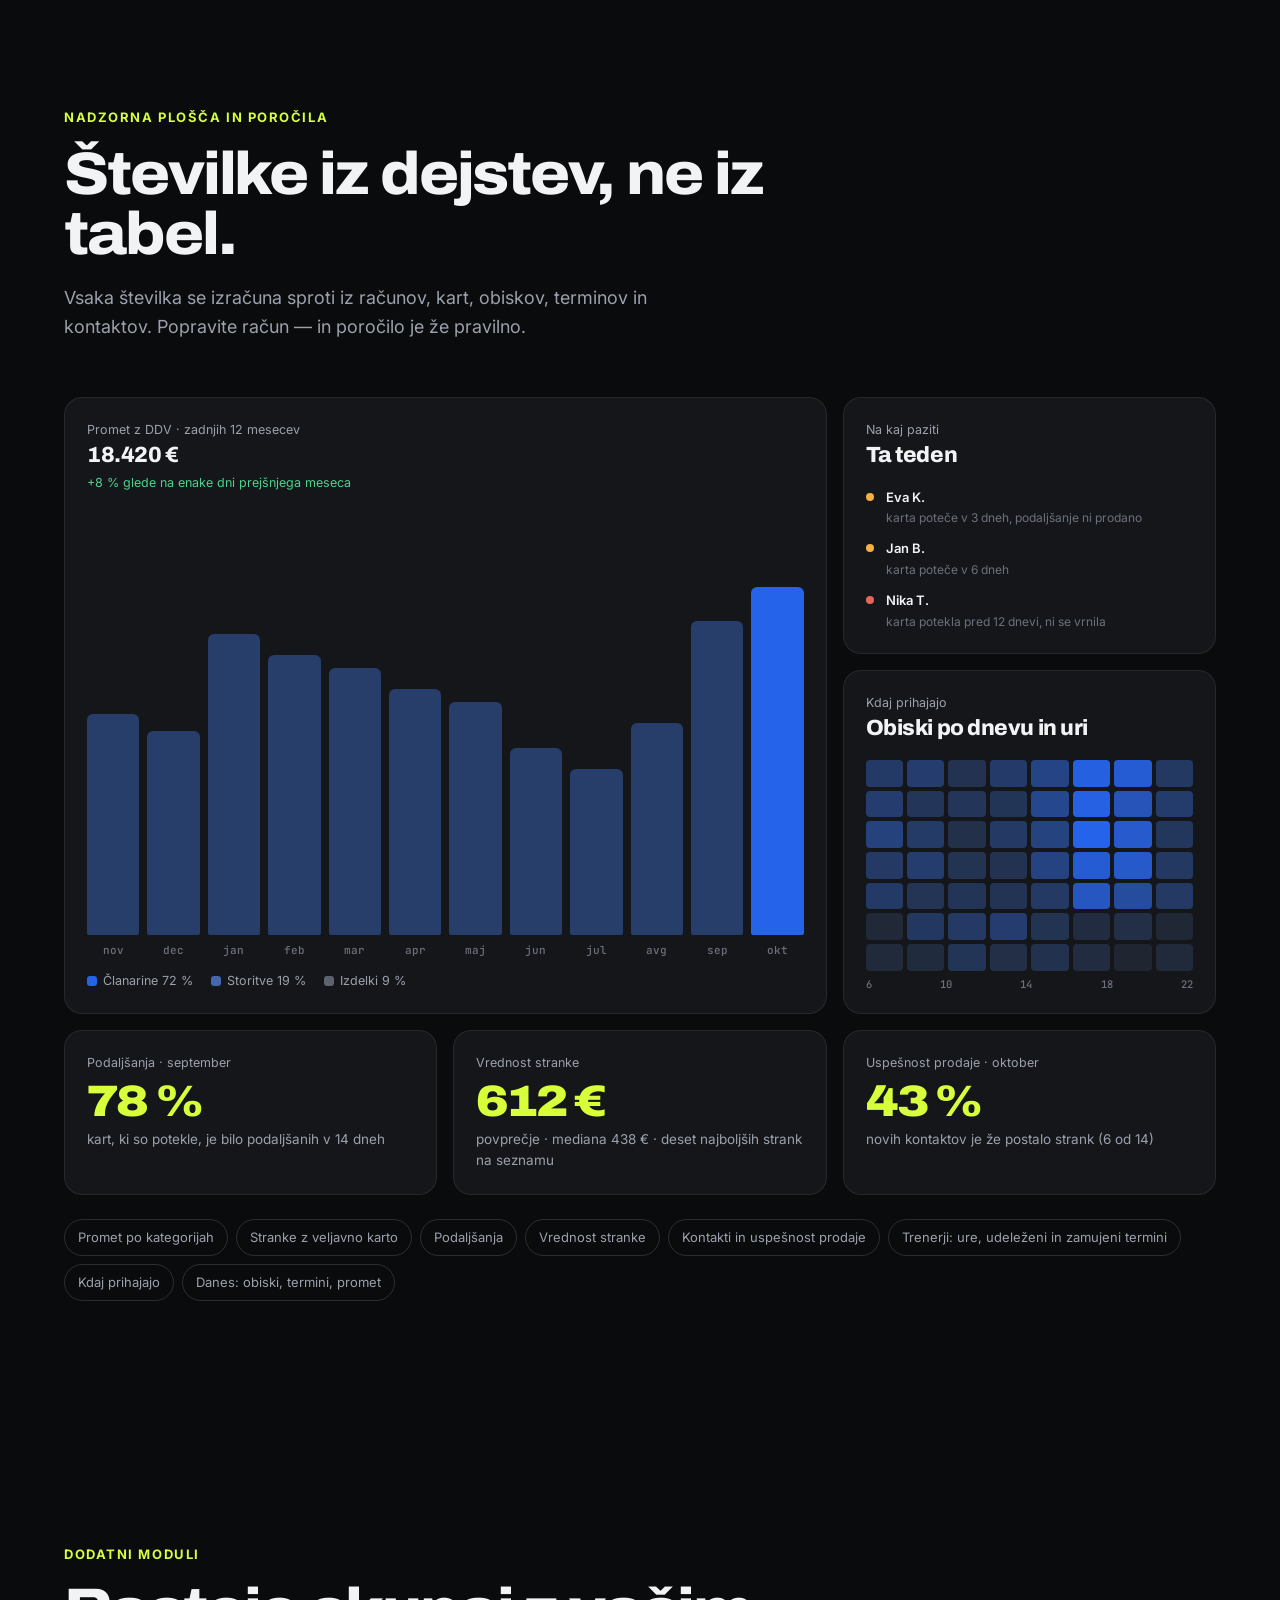
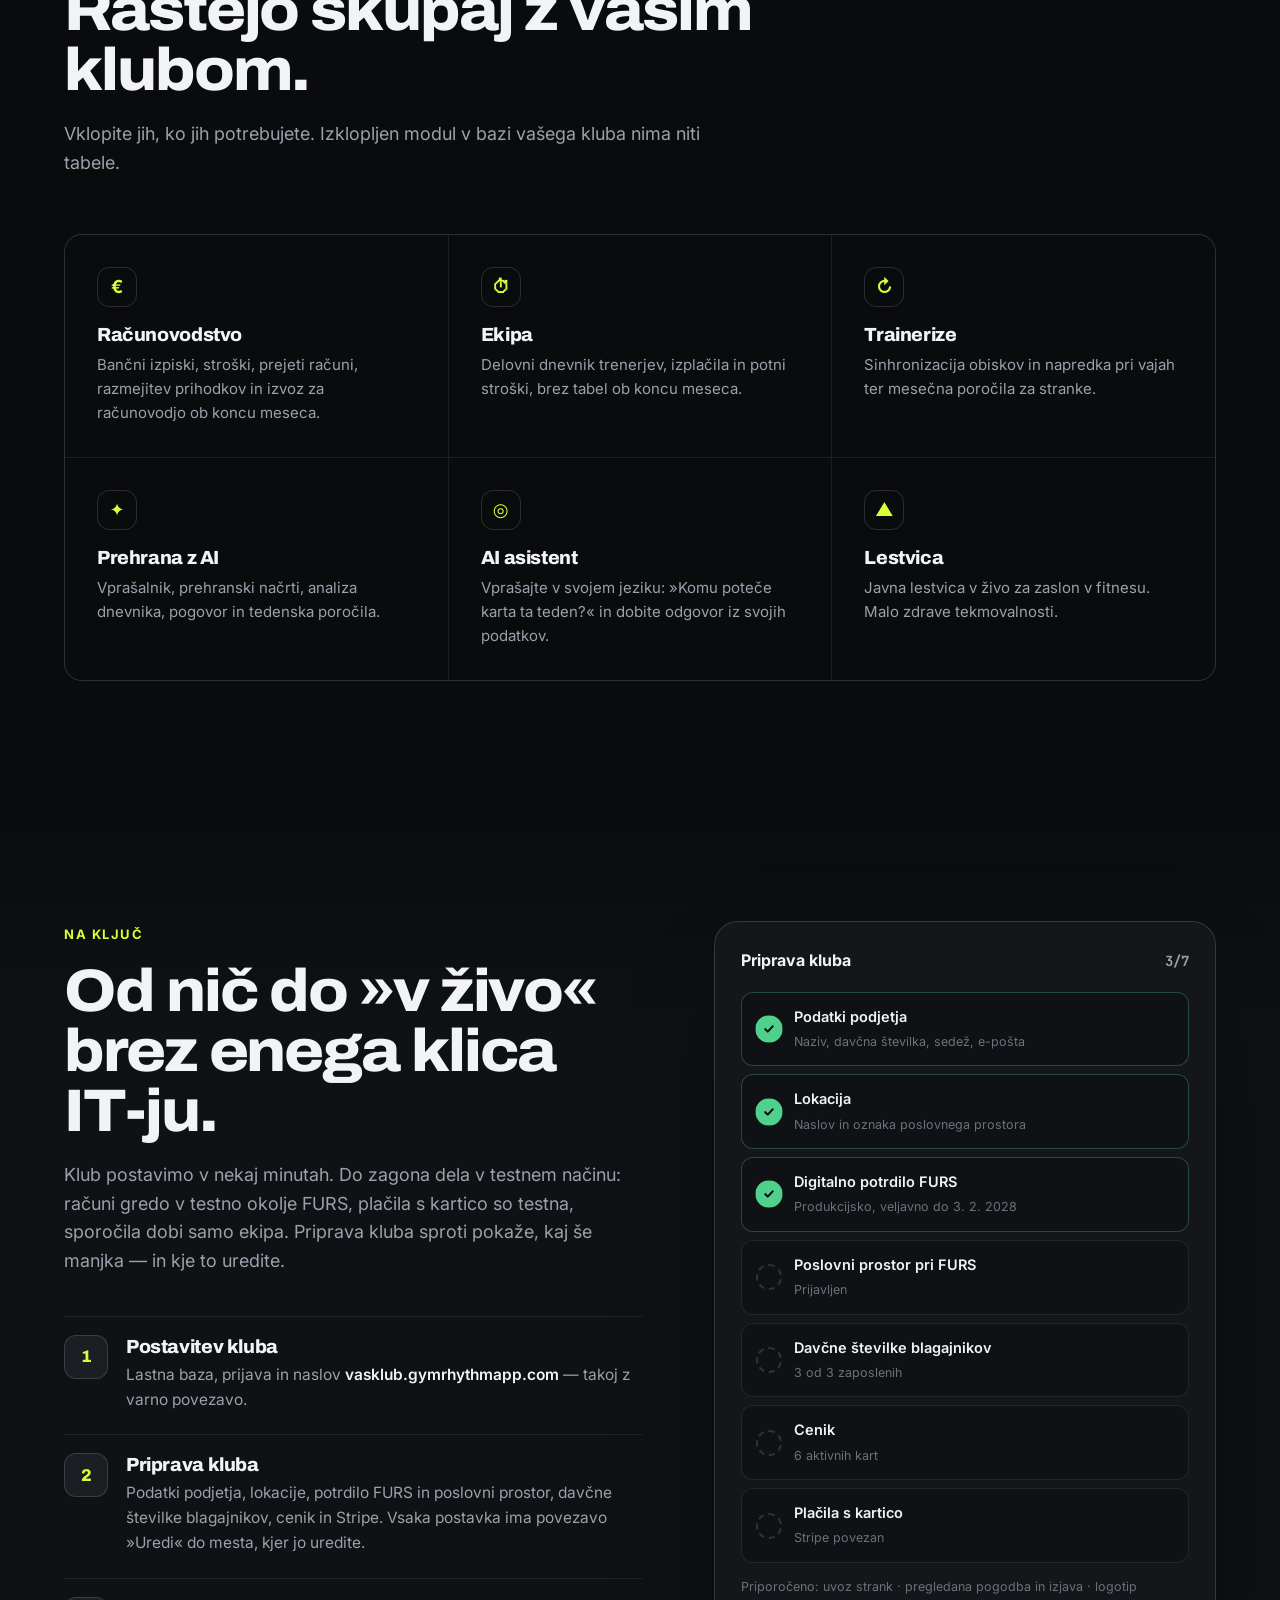
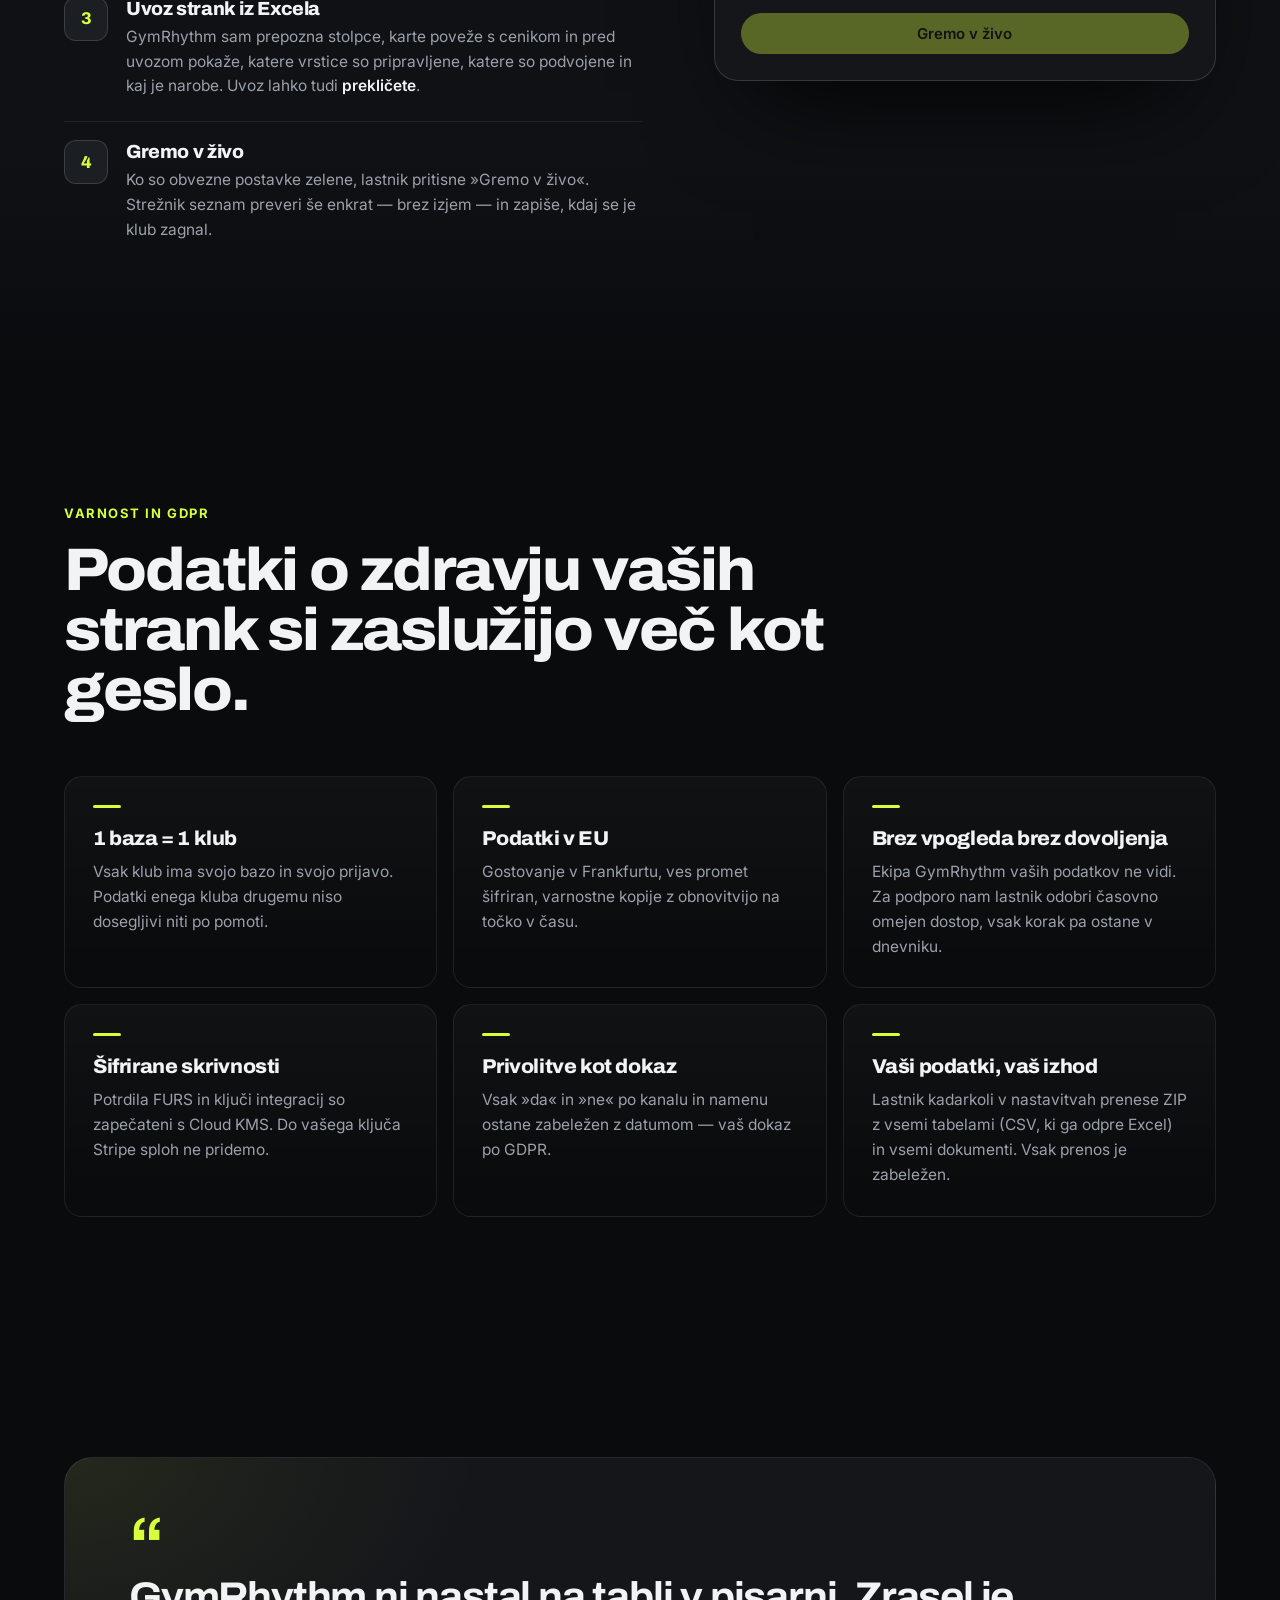
==== commit b2c35129: ""Prijava" for clubs that exist already A sign-in link in the nav, the mobile menu, the footer and un" ====
--- a/index.html
+++ b/index.html
@@ -40,6 +40,7 @@
         <a href="#varnost">Varnost</a>
         <a href="#vprasanja">Vprašanja</a>
       </nav>
+      <a class="nav__login" href="https://app.gymrhythmapp.com/login" data-app-login>Prijava</a>
       <a class="btn btn--volt btn--sm nav__cta" href="#registracija">Ustvarite klub</a>
       <button class="nav__burger" aria-label="Odpri meni" aria-expanded="false" aria-controls="mobile-menu"><span></span><span></span></button>
     </div>
@@ -52,6 +53,7 @@
       <a href="#postavitev">Postavitev</a>
       <a href="#varnost">Varnost</a>
       <a href="#vprasanja">Vprašanja</a>
+      <a href="https://app.gymrhythmapp.com/login" data-app-login>Prijava v klub</a>
       <a class="btn btn--volt" href="#registracija">Ustvarite klub</a>
     </div>
   </header>
@@ -841,6 +843,7 @@
             <li><span>2</span>Potrdite e-naslov s klikom v sporočilu</li>
             <li><span>3</span>Nastavite geslo in začnite s pripravo kluba</li>
           </ol>
+          <p class="signup__login">Že imate klub? <a href="https://app.gymrhythmapp.com/login" data-app-login>Prijavite se</a></p>
         </div>
         <div class="signup__card reveal">
           <div class="signup__google" id="signup-google" hidden>
@@ -920,6 +923,7 @@
         <a href="#varnost">Varnost</a>
         <a href="#cenik">Cenik</a>
         <a href="#registracija">Registracija</a>
+        <a href="https://app.gymrhythmapp.com/login" data-app-login>Prijava</a>
         <a href="#kontakt">Kontakt</a>
         <a href="zasebnost.html">Zasebnost</a>
       </nav>
--- a/styles.css
+++ b/styles.css
@@ -89,6 +89,8 @@
 .nav__links { display: flex; gap: 26px; margin-left: auto; font-size: 14.5px; color: var(--muted); }
 .nav__links a { transition: color .2s; }
 .nav__links a:hover { color: var(--text); }
+.nav__login { font-size: 14.5px; font-weight: 500; color: var(--text); white-space: nowrap; transition: color .2s; }
+.nav__login:hover { color: var(--volt); }
 .nav__burger { display: none; margin-left: auto; width: 44px; height: 44px; border: 1px solid var(--line-2); border-radius: 12px; background: transparent; cursor: pointer; position: relative; }
 .nav__burger span { position: absolute; left: 12px; right: 12px; height: 2px; background: var(--text); border-radius: 2px; transition: transform .25s var(--ease), top .25s var(--ease); }
 .nav__burger span:first-child { top: 16px; }
@@ -100,7 +102,7 @@
 .mobile-menu a:not(.btn) { padding: 14px 4px; border-bottom: 1px solid var(--line); font-weight: 500; }
 .mobile-menu .btn { margin-top: 14px; }
 @media (max-width: 1100px) {
-  .nav__links, .nav__cta { display: none; }
+  .nav__links, .nav__login, .nav__cta { display: none; }
   .nav__burger { display: block; }
   .nav { background: rgba(10,11,13,.82); backdrop-filter: blur(14px); -webkit-backdrop-filter: blur(14px); }
 }
@@ -565,6 +567,9 @@
 /* ---------- sign-up ---------- */
 .signup { background: linear-gradient(180deg, transparent, var(--bg-2) 20%, var(--bg-2) 80%, transparent); }
 .signup__inner { display: grid; grid-template-columns: 1fr 1fr; gap: 64px; align-items: center; }
+.signup__login { margin-top: 22px; color: var(--muted); font-size: 15px; }
+.signup__login a { color: var(--text); font-weight: 600; text-decoration: underline; text-underline-offset: 3px; }
+.signup__login a:hover { color: var(--volt); }
 .signup__steps { display: grid; gap: 12px; margin-top: 32px; counter-reset: none; }
 .signup__steps li { display: flex; align-items: center; gap: 14px; font-weight: 500; }
 .signup__steps span { display: grid; place-items: center; flex: none; width: 34px; height: 34px; border-radius: 10px; background: var(--surface-2); border: 1px solid var(--line-2); font: 800 15px var(--display); color: var(--volt); }
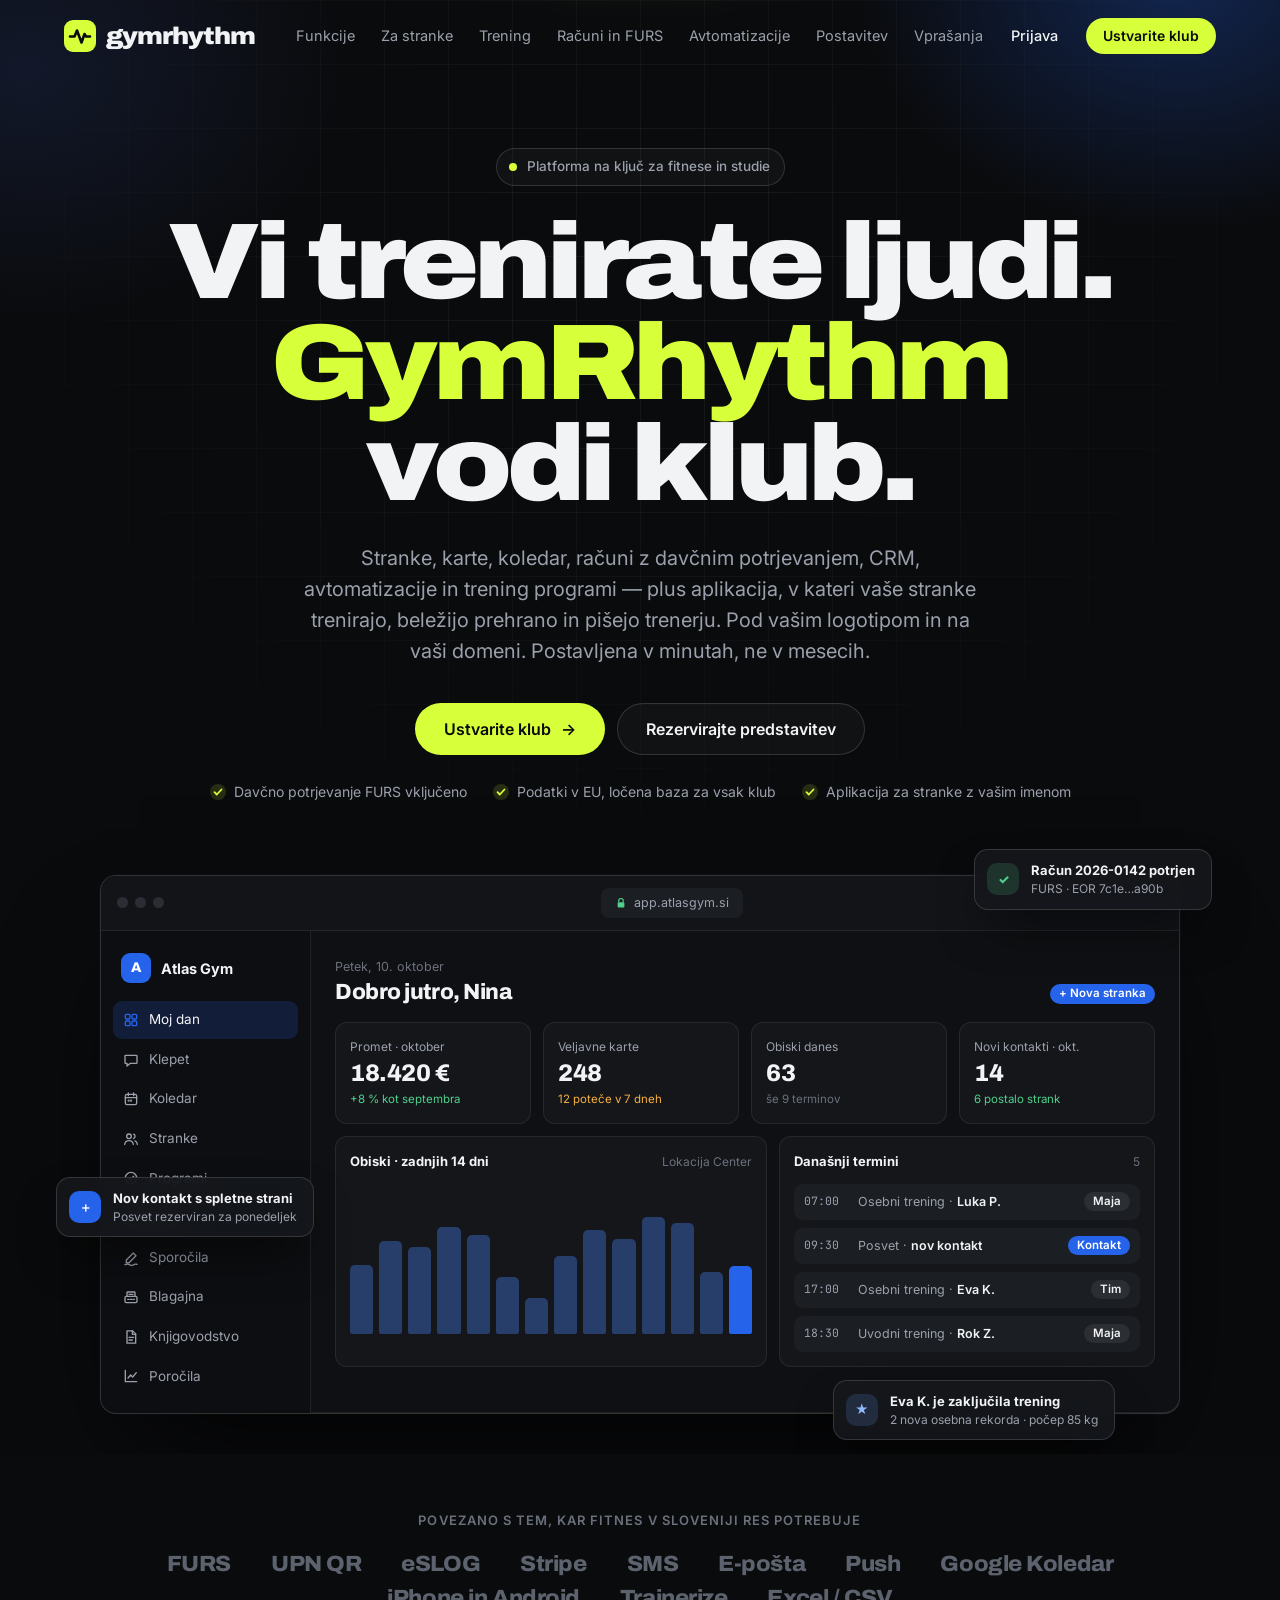
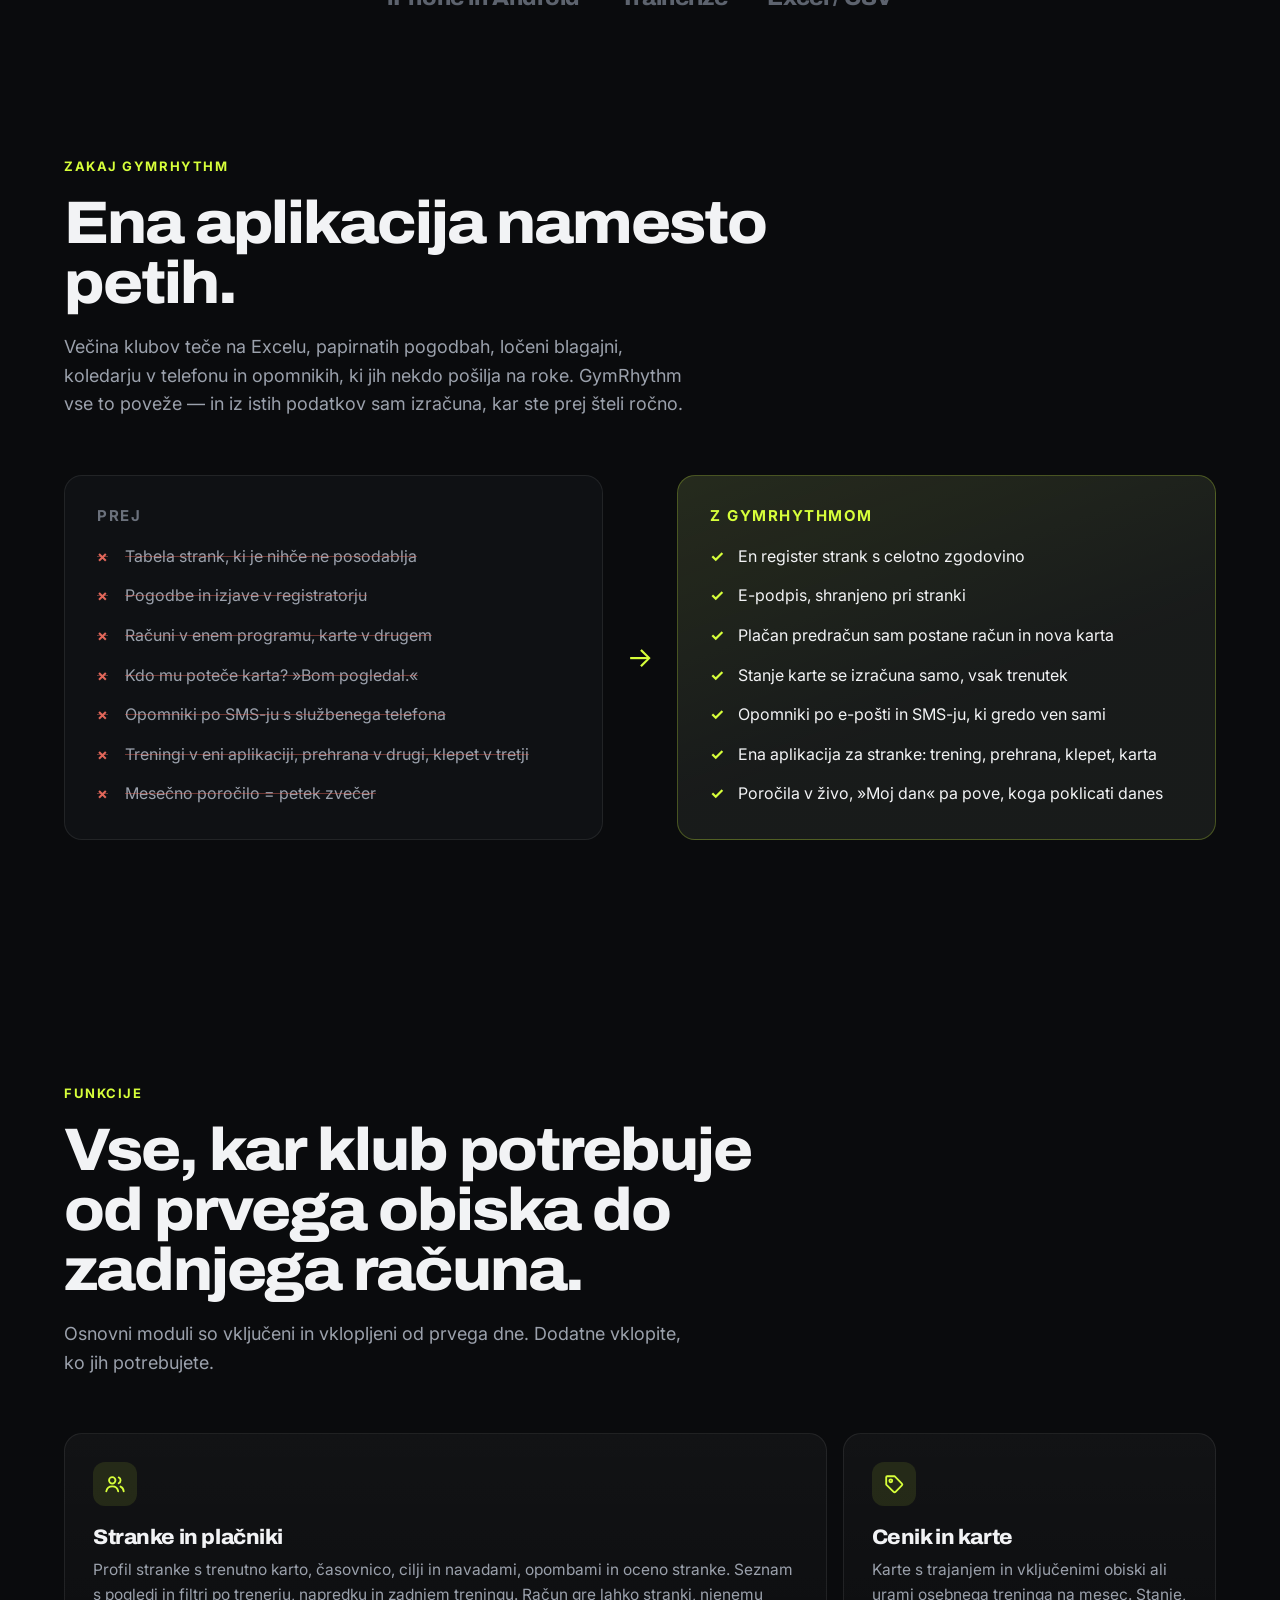
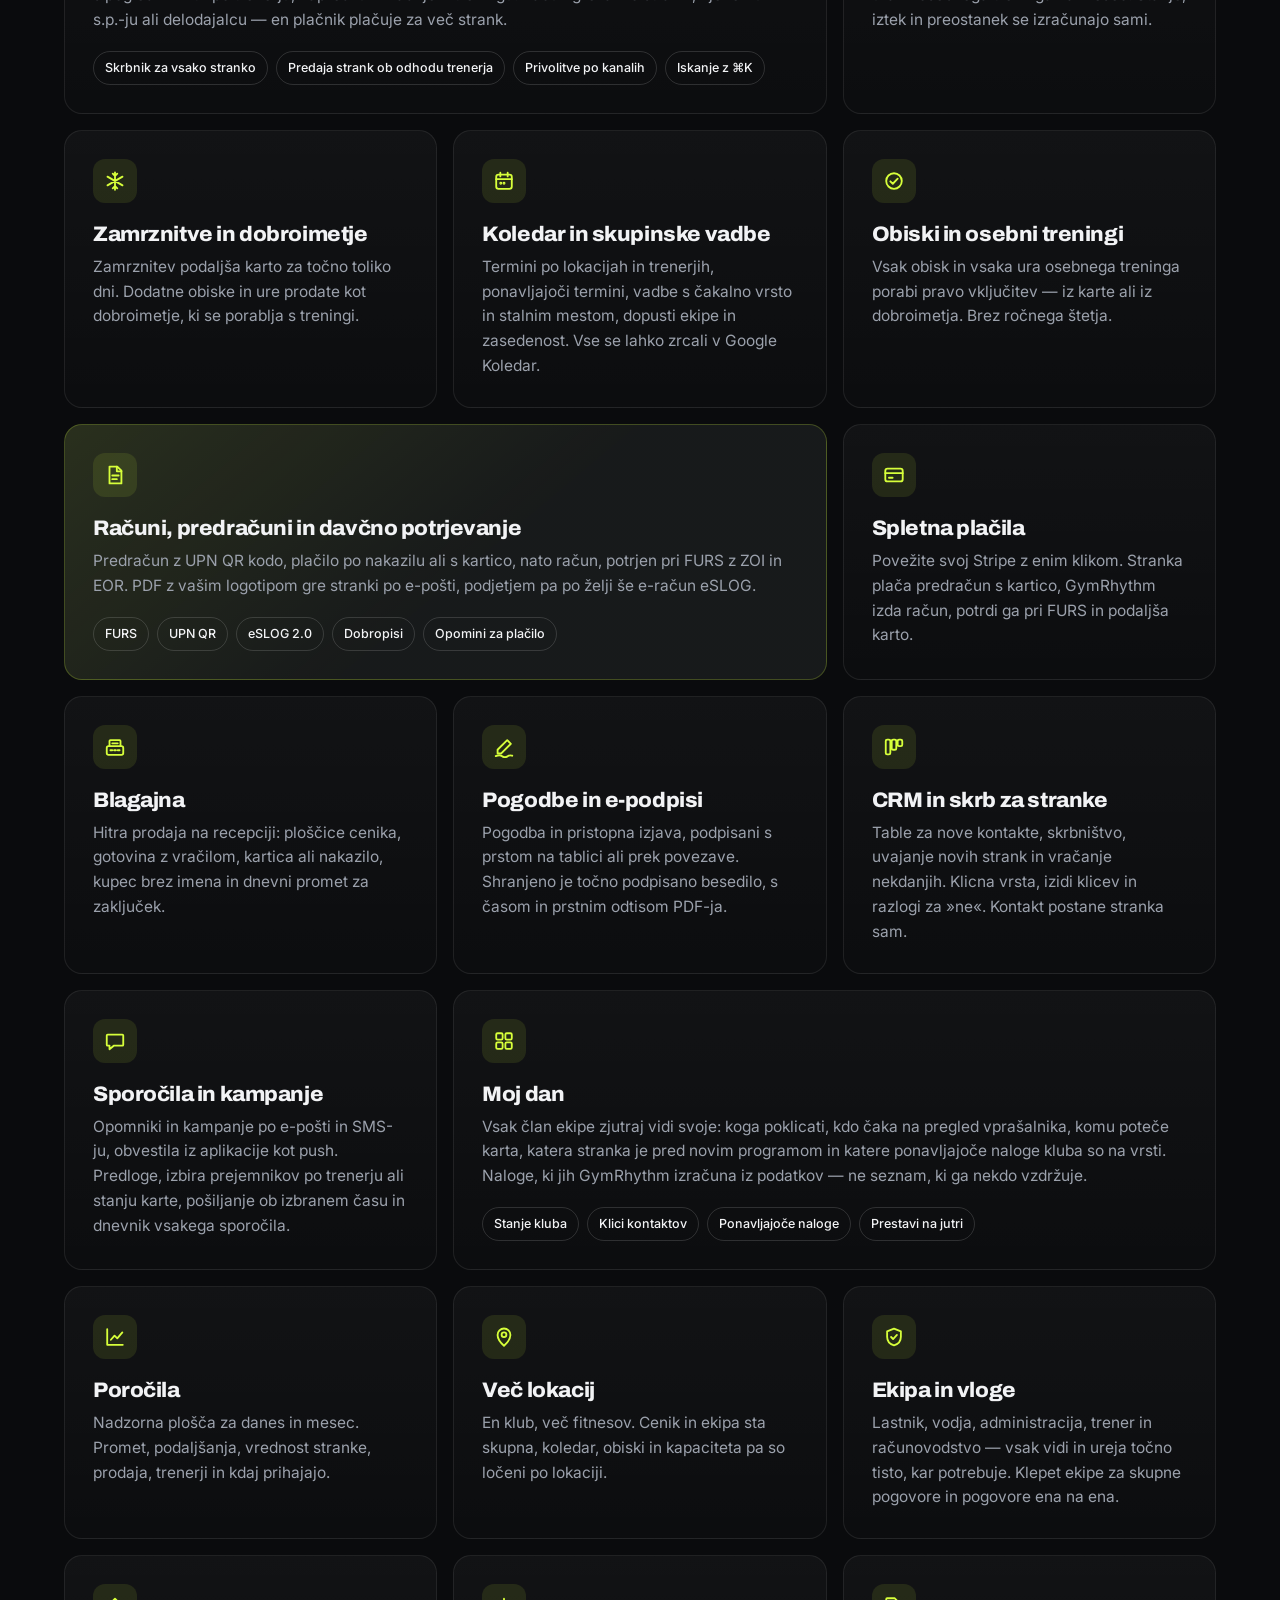
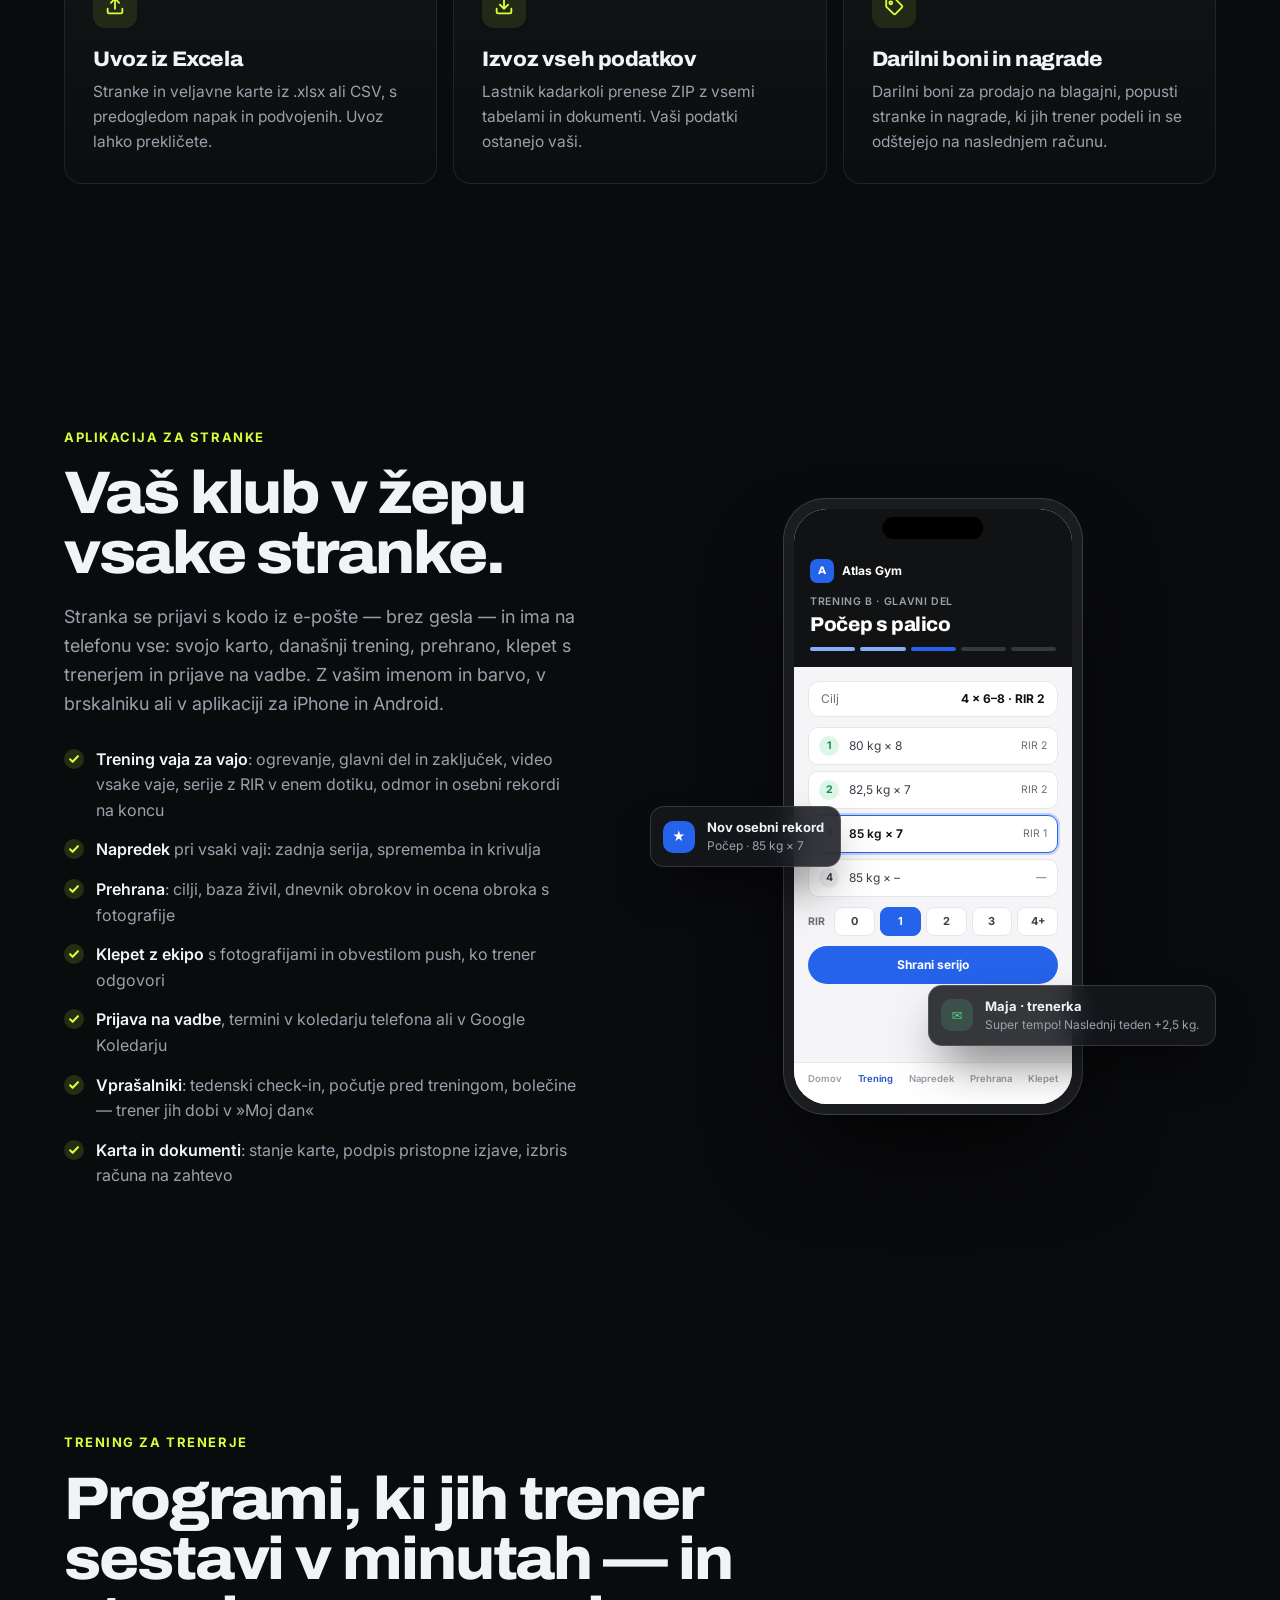
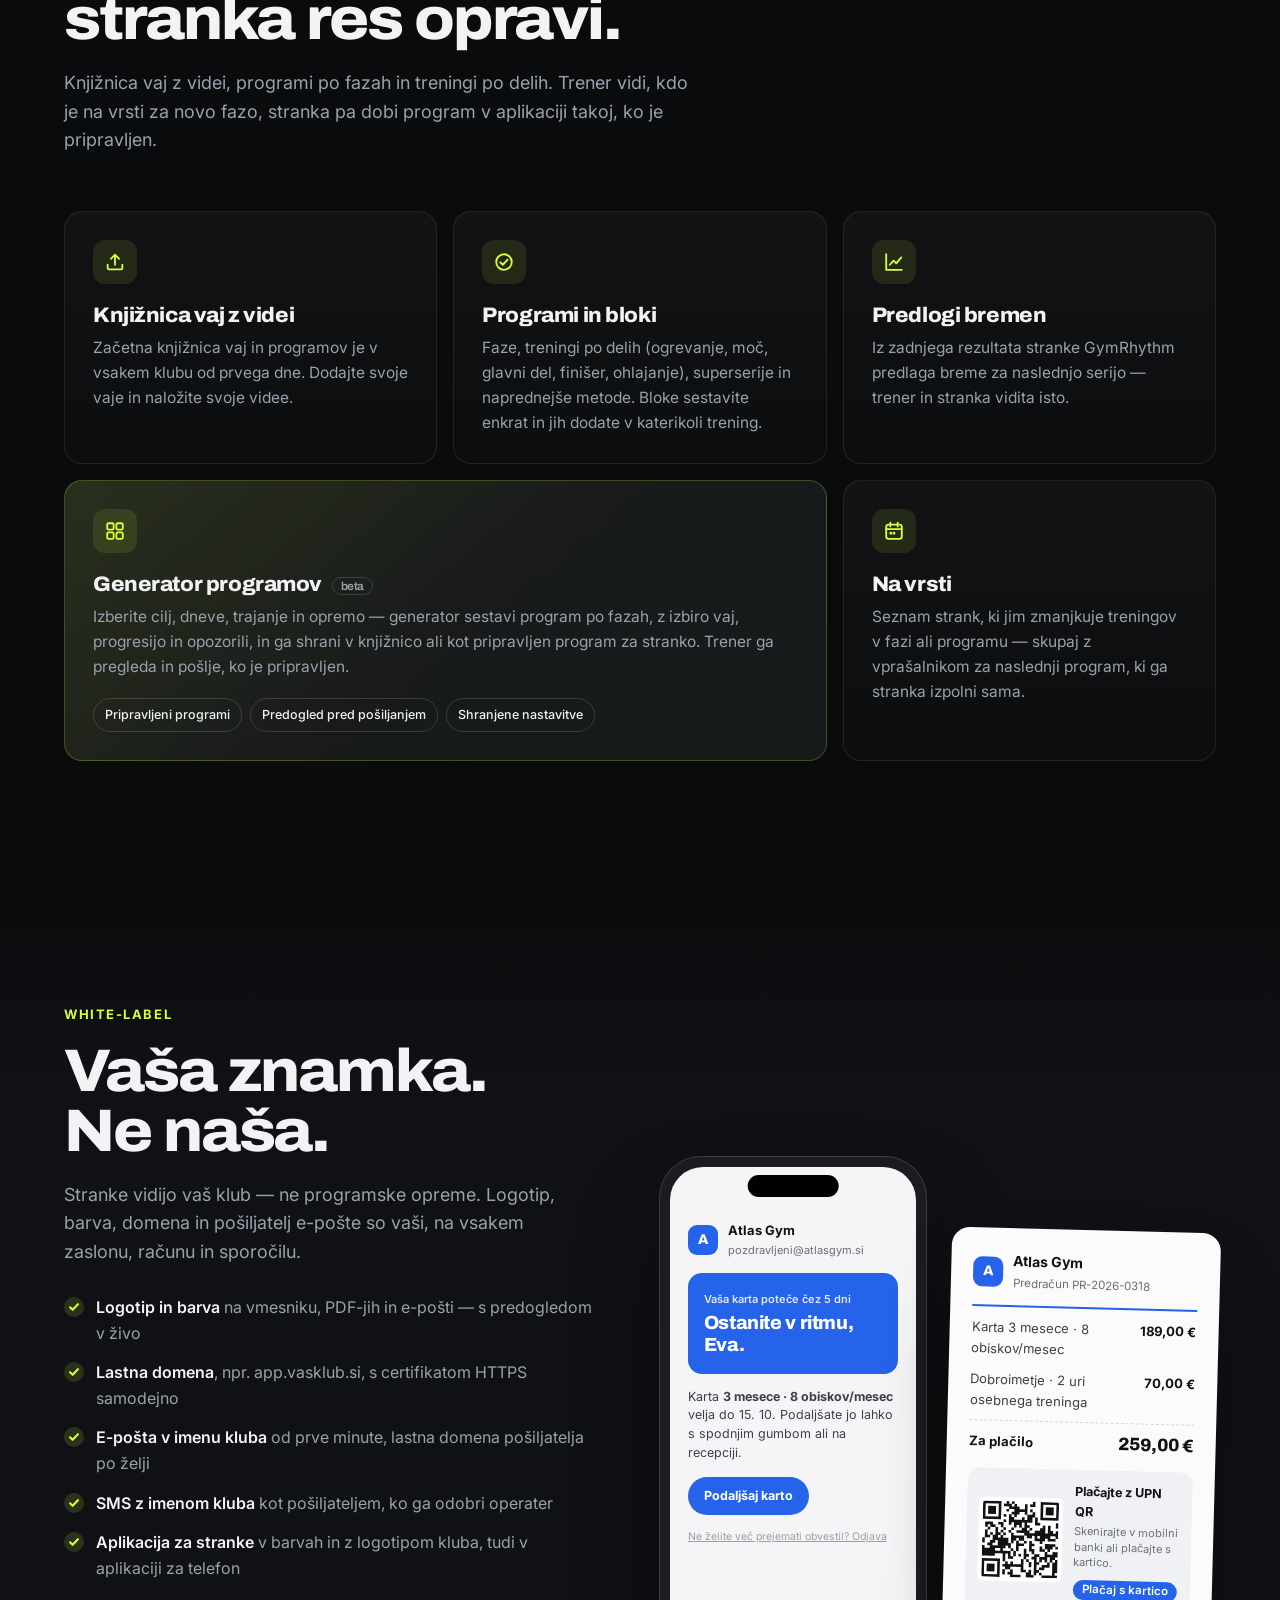
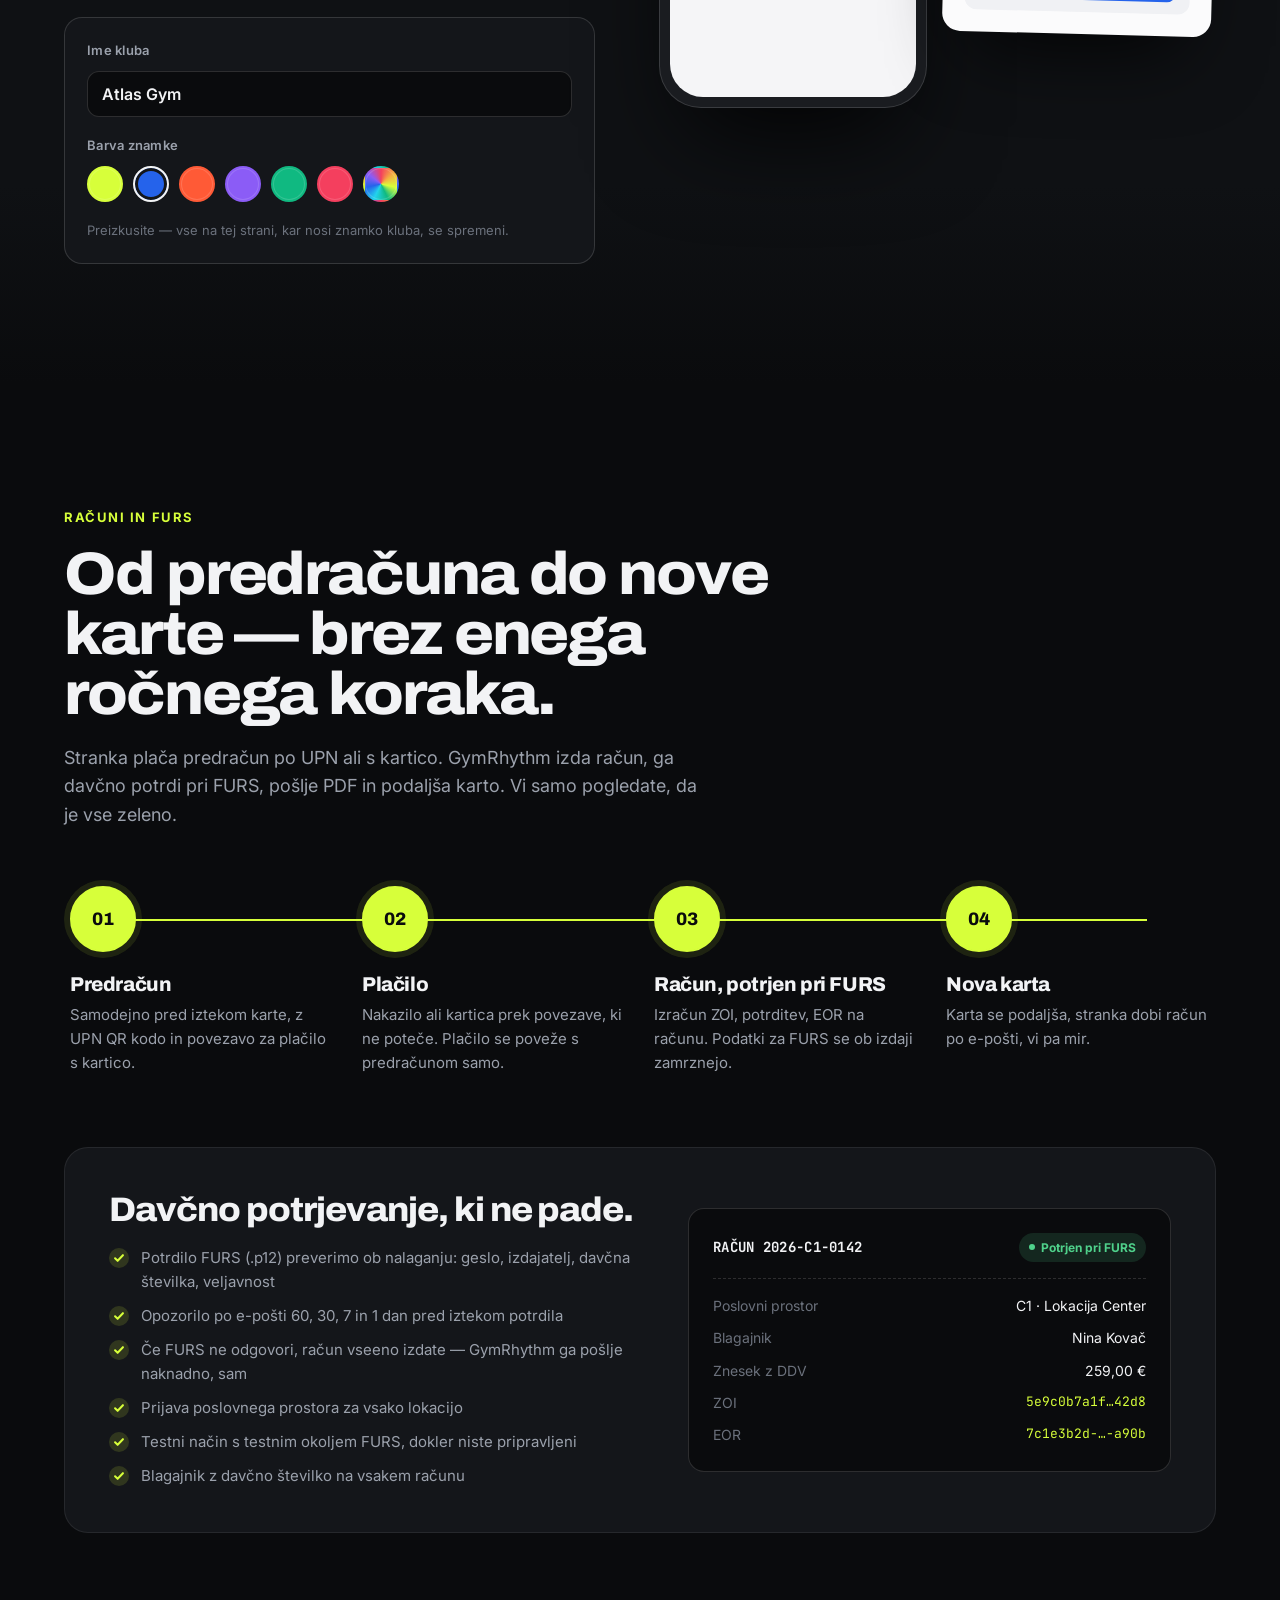
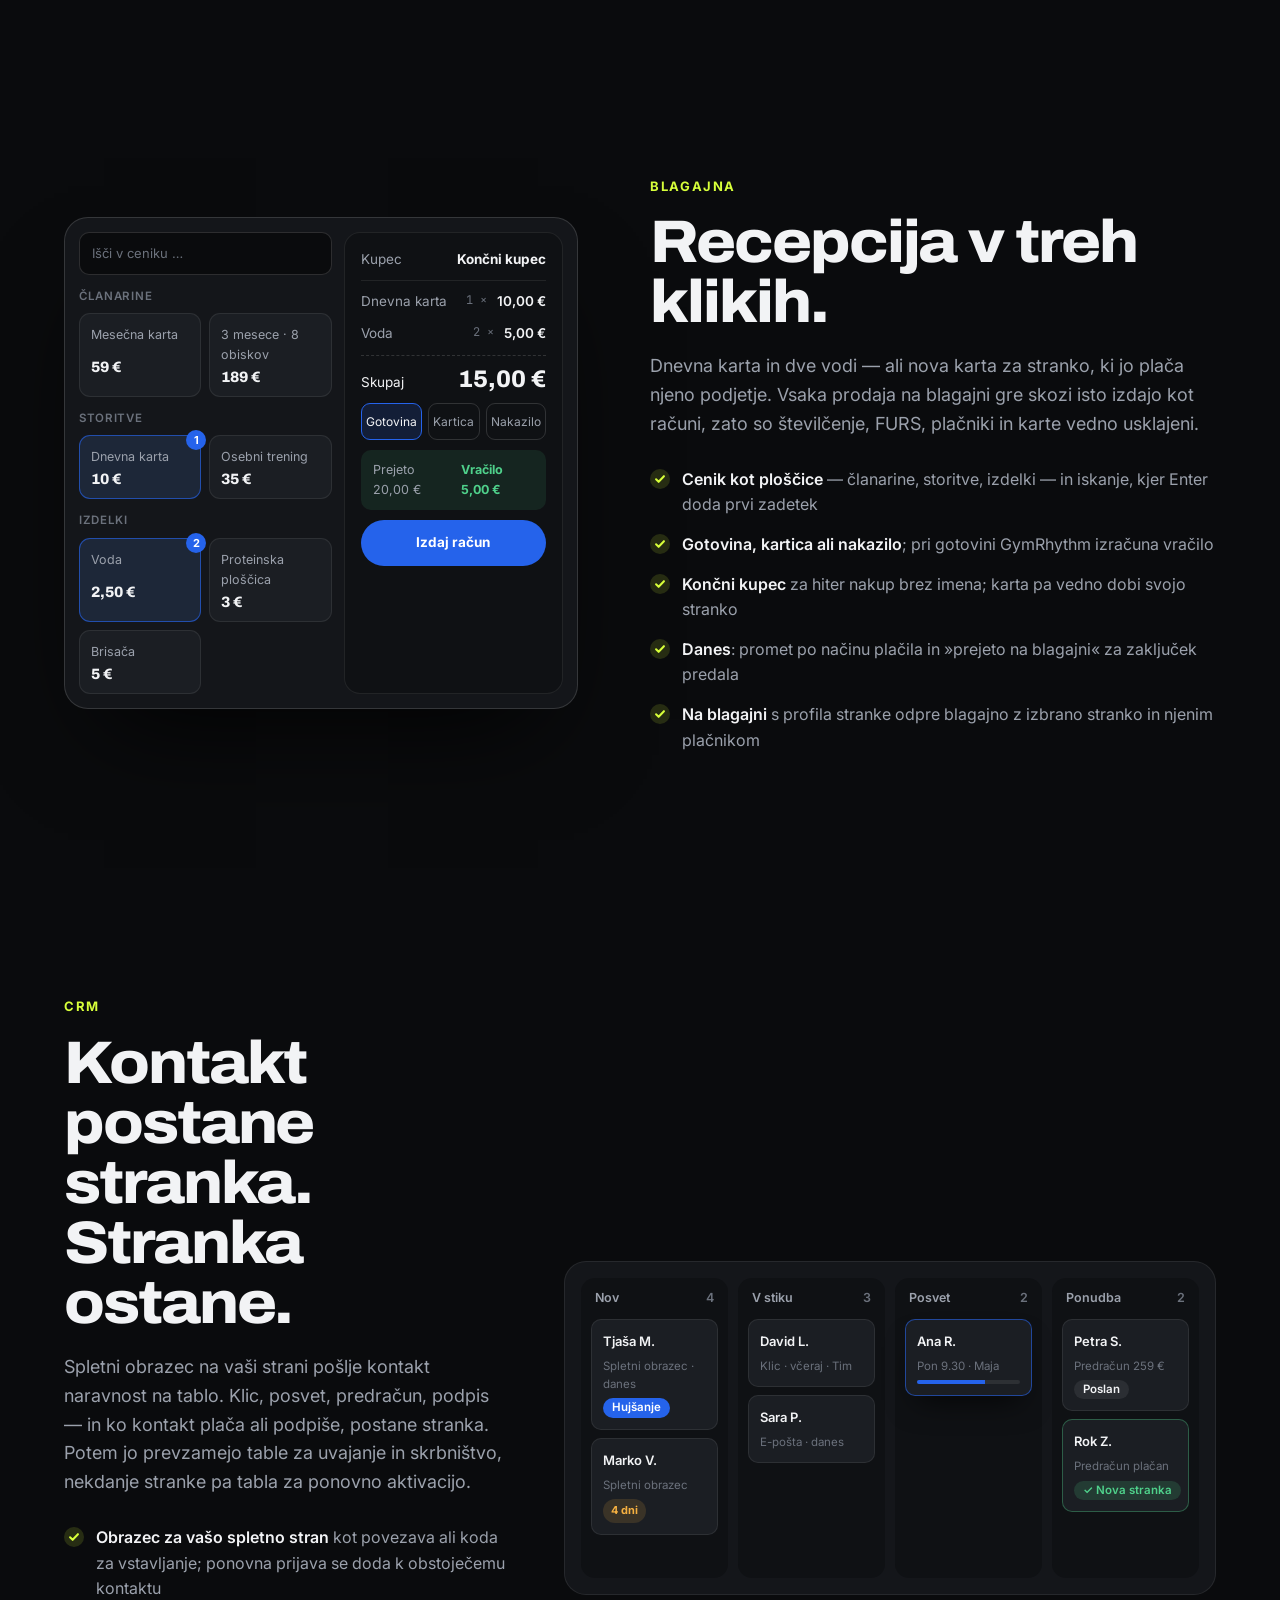
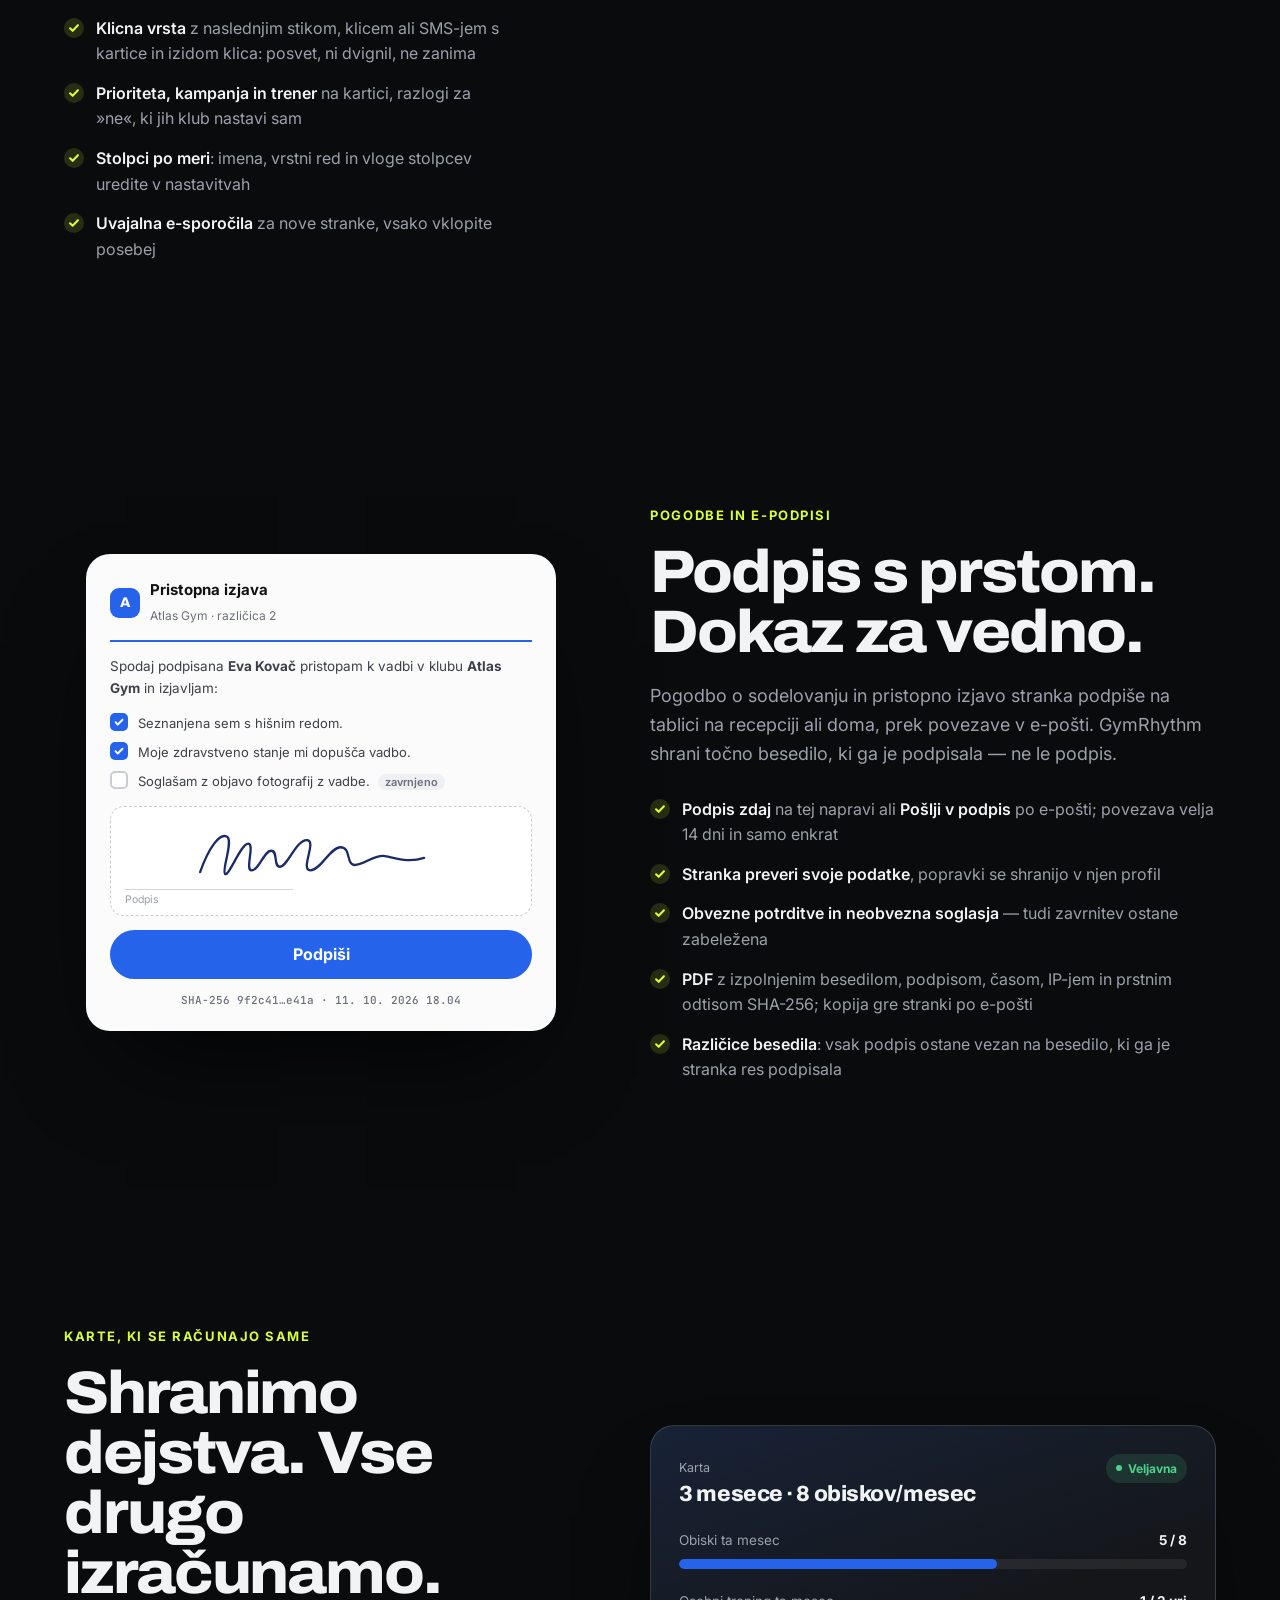
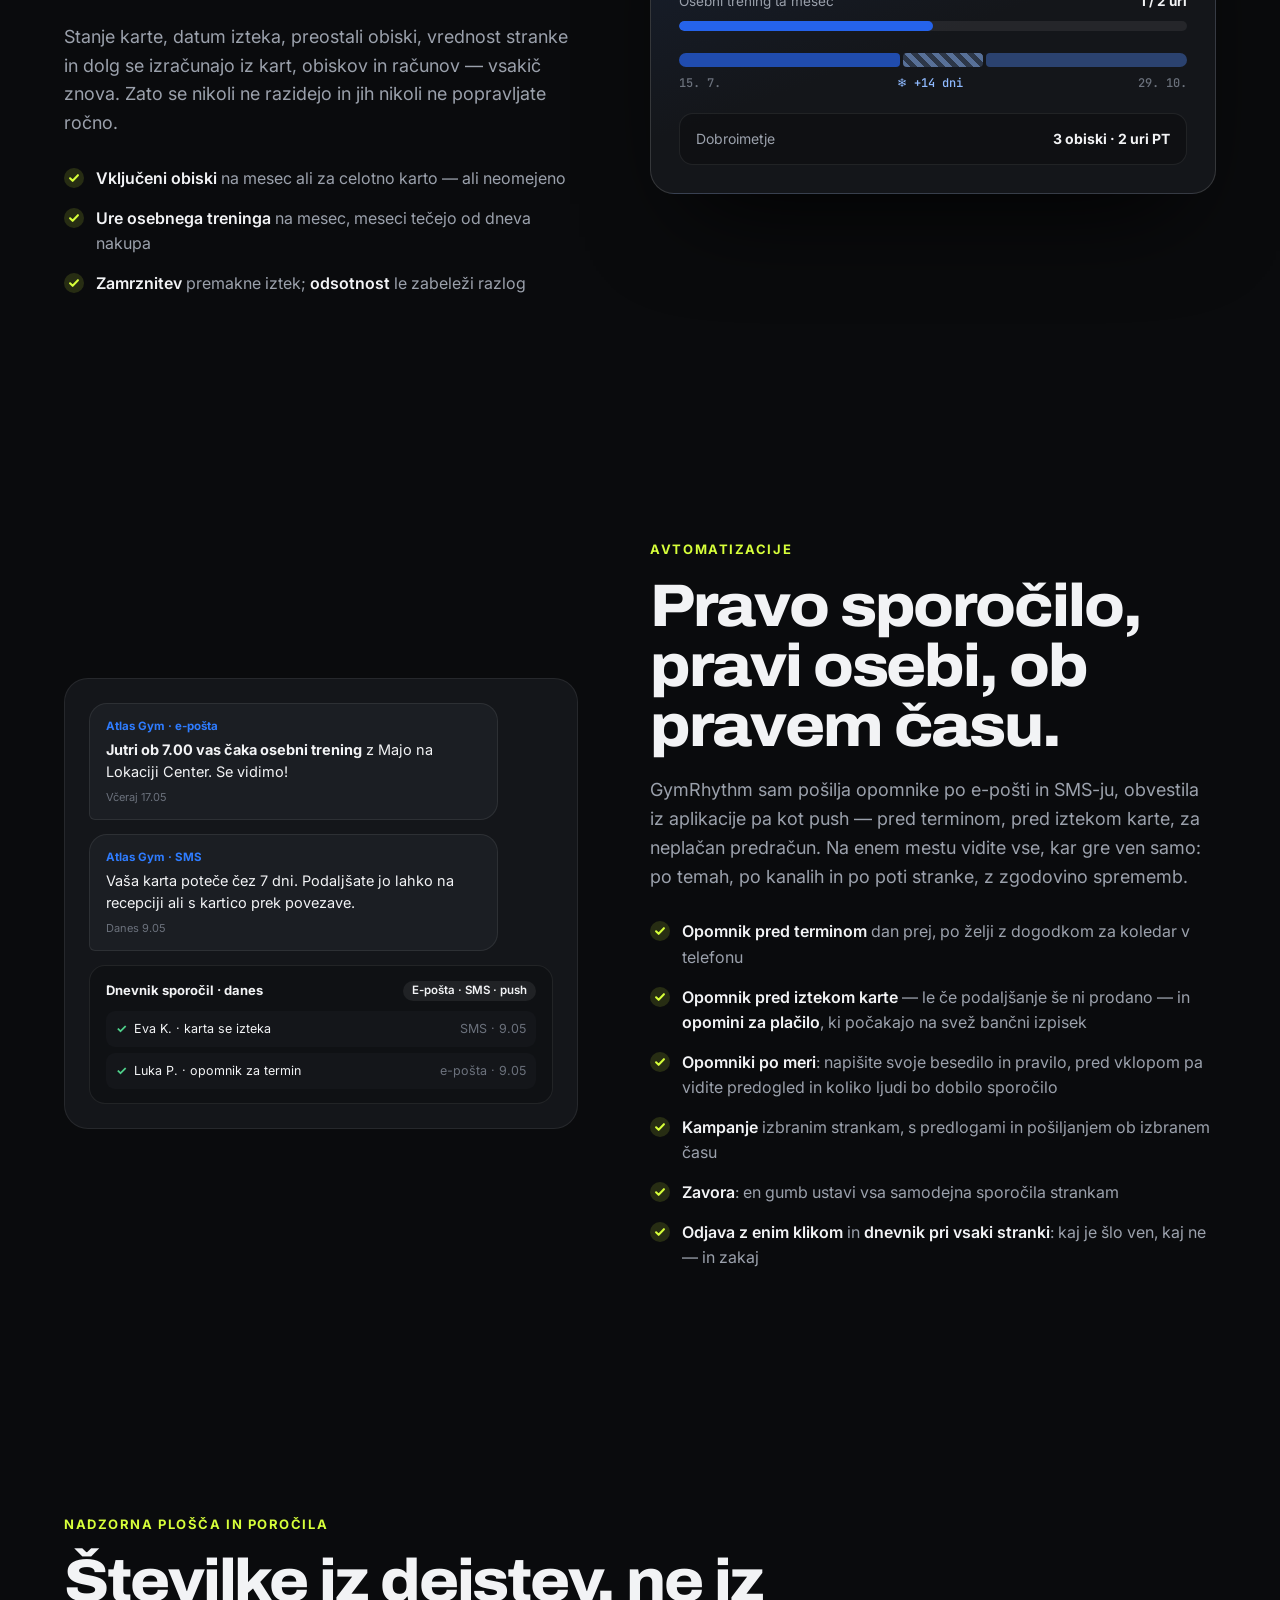
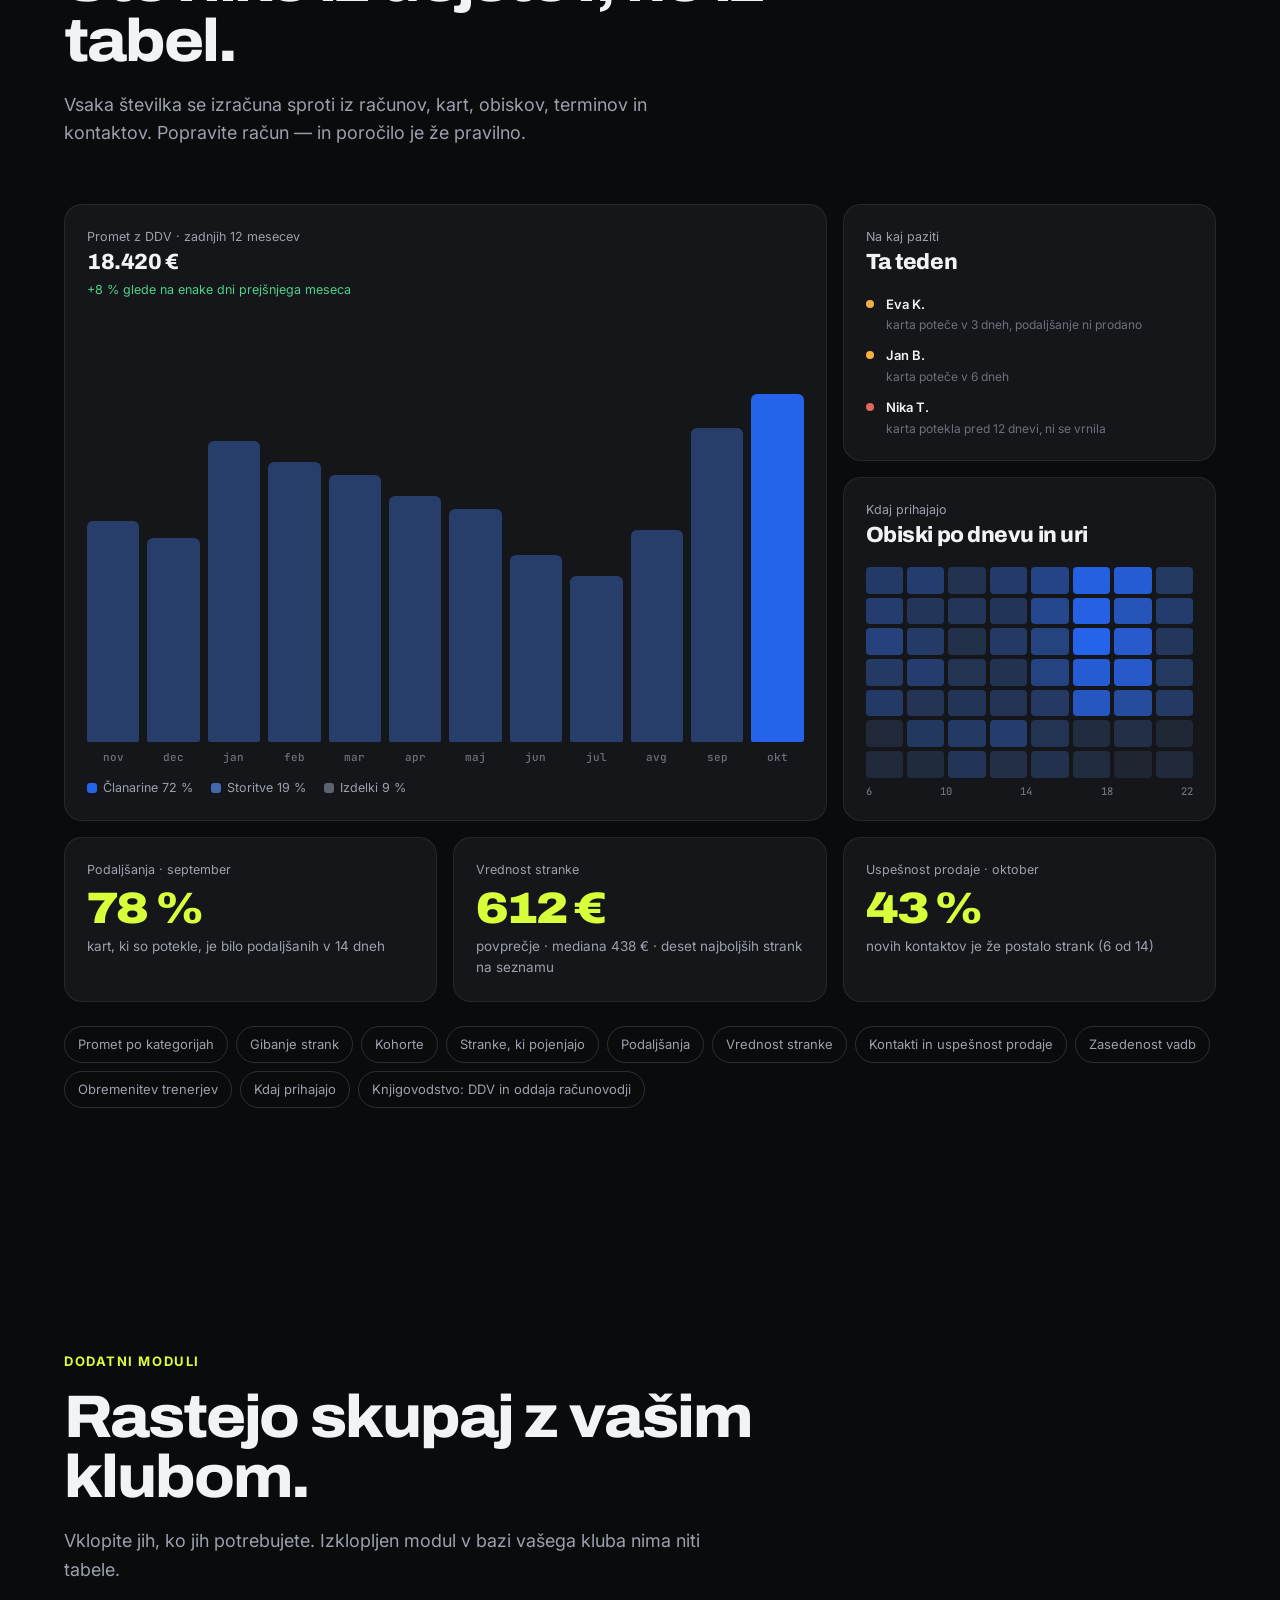
==== commit 54ff2eeb: "Landing: features up to Napni #392 (member app, training, automations) New sections for the member a" ====
--- a/index.html
+++ b/index.html
@@ -4,7 +4,7 @@
   <meta charset="utf-8">
   <meta name="viewport" content="width=device-width, initial-scale=1">
   <title>GymRhythm — vse za vodenje fitnesa, pod vašo znamko</title>
-  <meta name="description" content="GymRhythm je platforma na ključ za fitnese in vadbene studie: stranke, karte, koledar, računi z davčnim potrjevanjem, CRM, sporočila in poročila. Pod vašim logotipom, na vaši domeni.">
+  <meta name="description" content="GymRhythm je platforma na ključ za fitnese in vadbene studie: stranke, karte, koledar, računi z davčnim potrjevanjem, CRM, avtomatizacije, trening programi in aplikacija za stranke. Pod vašim logotipom, na vaši domeni.">
   <meta name="theme-color" content="#0a0b0d">
   <link rel="canonical" href="https://gymrhythmapp.com/">
   <meta property="og:type" content="website">
@@ -12,7 +12,7 @@
   <meta property="og:site_name" content="GymRhythm">
   <meta property="og:locale" content="sl_SI">
   <meta property="og:title" content="GymRhythm — vse za vodenje fitnesa, pod vašo znamko">
-  <meta property="og:description" content="Stranke, karte, koledar, računi s FURS, CRM in sporočila v eni aplikaciji. Postavljena v minutah, pod vašim logotipom.">
+  <meta property="og:description" content="Stranke, karte, koledar, računi s FURS, CRM, trening in aplikacija za stranke v eni platformi. Postavljena v minutah, pod vašim logotipom.">
   <meta property="og:image" content="https://gymrhythmapp.com/og.png">
   <meta name="twitter:card" content="summary_large_image">
   <link rel="icon" href="favicon.svg" type="image/svg+xml">
@@ -33,11 +33,11 @@
       </a>
       <nav class="nav__links" aria-label="Glavna navigacija">
         <a href="#funkcije">Funkcije</a>
-        <a href="#znamka">Vaša znamka</a>
+        <a href="#aplikacija">Za stranke</a>
+        <a href="#trening">Trening</a>
         <a href="#denar">Računi in FURS</a>
-        <a href="#blagajna">Blagajna</a>
+        <a href="#avtomatizacije">Avtomatizacije</a>
         <a href="#postavitev">Postavitev</a>
-        <a href="#varnost">Varnost</a>
         <a href="#vprasanja">Vprašanja</a>
       </nav>
       <a class="nav__login" href="https://app.gymrhythmapp.com/login" data-app-login>Prijava</a>
@@ -46,9 +46,13 @@
     </div>
     <div class="mobile-menu" id="mobile-menu" hidden>
       <a href="#funkcije">Funkcije</a>
+      <a href="#aplikacija">Aplikacija za stranke</a>
+      <a href="#trening">Trening</a>
       <a href="#znamka">Vaša znamka</a>
       <a href="#denar">Računi in FURS</a>
       <a href="#blagajna">Blagajna</a>
+      <a href="#prodaja">CRM</a>
+      <a href="#avtomatizacije">Avtomatizacije</a>
       <a href="#porocila">Poročila</a>
       <a href="#postavitev">Postavitev</a>
       <a href="#varnost">Varnost</a>
@@ -71,7 +75,7 @@
           <span class="hl">GymRhythm</span> <span class="hero__keep">vodi klub.</span>
         </h1>
         <p class="hero__lead reveal">
-          Stranke, karte, koledar, računi z davčnim potrjevanjem, prodaja, sporočila in poročila — v eni aplikaciji, pod vašim logotipom in na vaši domeni. Postavljena v minutah, ne v mesecih.
+          Stranke, karte, koledar, računi z davčnim potrjevanjem, CRM, avtomatizacije in trening programi — plus aplikacija, v kateri vaše stranke trenirajo, beležijo prehrano in pišejo trenerju. Pod vašim logotipom in na vaši domeni. Postavljena v minutah, ne v mesecih.
         </p>
         <div class="hero__ctas reveal">
           <a class="btn btn--volt btn--lg" href="#registracija">Ustvarite klub <span aria-hidden="true">→</span></a>
@@ -80,7 +84,7 @@
         <ul class="hero__ticks reveal" aria-label="Ključne prednosti">
           <li>Davčno potrjevanje FURS vključeno</li>
           <li>Podatki v EU, ločena baza za vsak klub</li>
-          <li>Slovenski vmesnik</li>
+          <li>Aplikacija za stranke z vašim imenom</li>
         </ul>
 
         <!-- product mock -->
@@ -94,15 +98,15 @@
               <aside class="app__side">
                 <div class="app__club"><span class="app__clublogo" data-club-initial>A</span><b data-club-name>Atlas Gym</b></div>
                 <ul>
-                  <li class="on"><i class="ic ic-grid"></i>Nadzorna plošča</li>
+                  <li class="on"><i class="ic ic-grid"></i>Moj dan</li>
+                  <li><i class="ic ic-msg"></i>Klepet</li>
+                  <li><i class="ic ic-cal"></i>Koledar</li>
                   <li><i class="ic ic-users"></i>Stranke</li>
-                  <li><i class="ic ic-cal"></i>Koledar</li>
-                  <li><i class="ic ic-check"></i>Obiski</li>
-                  <li><i class="ic ic-board"></i>Kontakti</li>
-                  <li><i class="ic ic-doc"></i>Računi</li>
+                  <li><i class="ic ic-check"></i>Programi</li>
+                  <li><i class="ic ic-board"></i>CRM</li>
+                  <li><i class="ic ic-pen"></i>Sporočila</li>
                   <li><i class="ic ic-till"></i>Blagajna</li>
-                  <li><i class="ic ic-tag"></i>Cenik</li>
-                  <li><i class="ic ic-msg"></i>Sporočila</li>
+                  <li><i class="ic ic-doc"></i>Knjigovodstvo</li>
                   <li><i class="ic ic-chart"></i>Poročila</li>
                 </ul>
               </aside>
@@ -144,7 +148,7 @@
 
           <div class="toast toast--a"><span class="toast__ic ok">✓</span><div><b>Račun 2026-0142 potrjen</b><small>FURS · EOR 7c1e…a90b</small></div></div>
           <div class="toast toast--b"><span class="toast__ic club">＋</span><div><b>Nov kontakt s spletne strani</b><small>Posvet rezerviran za ponedeljek</small></div></div>
-          <div class="toast toast--c"><span class="toast__ic snow">❄</span><div><b>Karta zamrznjena 14 dni</b><small>Nov datum izteka: 28. 1. 2027</small></div></div>
+          <div class="toast toast--c"><span class="toast__ic snow">★</span><div><b>Eva K. je zaključila trening</b><small>2 nova osebna rekorda · počep 85 kg</small></div></div>
         </div>
       </div>
     </section>
@@ -154,7 +158,7 @@
       <div class="wrap strip__inner">
         <span class="strip__label">Povezano s tem, kar fitnes v Sloveniji res potrebuje</span>
         <ul class="strip__list">
-          <li>FURS</li><li>UPN QR</li><li>Stripe</li><li>SMS</li><li>E-pošta</li><li>Push</li><li>Trainerize</li><li>Excel / CSV</li>
+          <li>FURS</li><li>UPN QR</li><li>eSLOG</li><li>Stripe</li><li>SMS</li><li>E-pošta</li><li>Push</li><li>Google Koledar</li><li>iPhone in Android</li><li>Trainerize</li><li>Excel / CSV</li>
         </ul>
       </div>
     </section>
@@ -176,6 +180,7 @@
               <li>Računi v enem programu, karte v drugem</li>
               <li>Kdo mu poteče karta? »Bom pogledal.«</li>
               <li>Opomniki po SMS-ju s službenega telefona</li>
+              <li>Treningi v eni aplikaciji, prehrana v drugi, klepet v tretji</li>
               <li>Mesečno poročilo = petek zvečer</li>
             </ul>
           </div>
@@ -187,8 +192,9 @@
               <li>E-podpis, shranjeno pri stranki</li>
               <li>Plačan predračun sam postane račun in nova karta</li>
               <li>Stanje karte se izračuna samo, vsak trenutek</li>
-              <li>Samodejni opomniki pred terminom in iztekom karte</li>
-              <li>Poročila v živo: promet, podaljšanja, vrednost stranke</li>
+              <li>Opomniki po e-pošti in SMS-ju, ki gredo ven sami</li>
+              <li>Ena aplikacija za stranke: trening, prehrana, klepet, karta</li>
+              <li>Poročila v živo, »Moj dan« pa pove, koga poklicati danes</li>
             </ul>
           </div>
         </div>
@@ -208,8 +214,8 @@
           <article class="card card--wide reveal">
             <div class="card__ic"><i class="ic ic-users"></i></div>
             <h3>Stranke in plačniki</h3>
-            <p>Celoten register z zgodovino kart, obiskov, računov in dokumentov. Račun gre lahko stranki, njenemu s.p.-ju ali delodajalcu — en plačnik lahko plačuje za več strank.</p>
-            <ul class="tags"><li>Skrbnik za vsako stranko</li><li>Privolitve po kanalih</li><li>Odsotnosti</li></ul>
+            <p>Profil stranke s trenutno karto, časovnico, cilji in navadami, opombami in oceno stranke. Seznam s pogledi in filtri po trenerju, napredku in zadnjem treningu. Račun gre lahko stranki, njenemu s.p.-ju ali delodajalcu — en plačnik plačuje za več strank.</p>
+            <ul class="tags"><li>Skrbnik za vsako stranko</li><li>Predaja strank ob odhodu trenerja</li><li>Privolitve po kanalih</li><li>Iskanje z ⌘K</li></ul>
           </article>
           <article class="card reveal">
             <div class="card__ic"><i class="ic ic-tag"></i></div>
@@ -223,8 +229,8 @@
           </article>
           <article class="card reveal">
             <div class="card__ic"><i class="ic ic-cal"></i></div>
-            <h3>Koledar in termini</h3>
-            <p>Termini po lokacijah in trenerjih, pravila rezervacij in urniki. Posvet lahko rezervirate tudi kontaktu, ki še ni stranka.</p>
+            <h3>Koledar in skupinske vadbe</h3>
+            <p>Termini po lokacijah in trenerjih, ponavljajoči termini, vadbe s čakalno vrsto in stalnim mestom, dopusti ekipe in zasedenost. Vse se lahko zrcali v Google Koledar.</p>
           </article>
           <article class="card reveal">
             <div class="card__ic"><i class="ic ic-check"></i></div>
@@ -234,8 +240,8 @@
           <article class="card card--wide card--hot reveal">
             <div class="card__ic"><i class="ic ic-doc"></i></div>
             <h3>Računi, predračuni in davčno potrjevanje</h3>
-            <p>Predračun z UPN QR kodo, plačilo po nakazilu ali s kartico, nato račun, potrjen pri FURS z ZOI in EOR. PDF z vašim logotipom gre stranki po e-pošti.</p>
-            <ul class="tags"><li>FURS</li><li>UPN QR</li><li>Dobropisi</li><li>Povezava za plačilo</li></ul>
+            <p>Predračun z UPN QR kodo, plačilo po nakazilu ali s kartico, nato račun, potrjen pri FURS z ZOI in EOR. PDF z vašim logotipom gre stranki po e-pošti, podjetjem pa po želji še e-račun eSLOG.</p>
+            <ul class="tags"><li>FURS</li><li>UPN QR</li><li>eSLOG 2.0</li><li>Dobropisi</li><li>Opomini za plačilo</li></ul>
           </article>
           <article class="card reveal">
             <div class="card__ic"><i class="ic ic-card"></i></div>
@@ -254,13 +260,19 @@
           </article>
           <article class="card reveal">
             <div class="card__ic"><i class="ic ic-board"></i></div>
-            <h3>Prodaja in skrb za stranke</h3>
-            <p>Tabla kontaktov s spletnim obrazcem za vašo stran. Kontakt postane stranka sam, ko plača predračun ali podpiše pogodbo.</p>
+            <h3>CRM in skrb za stranke</h3>
+            <p>Table za nove kontakte, skrbništvo, uvajanje novih strank in vračanje nekdanjih. Klicna vrsta, izidi klicev in razlogi za »ne«. Kontakt postane stranka sam.</p>
           </article>
           <article class="card reveal">
             <div class="card__ic"><i class="ic ic-msg"></i></div>
-            <h3>Opomniki in sporočila</h3>
-            <p>Samodejni opomniki po e-pošti pred terminom in pred iztekom karte, z odjavo v enem kliku in dnevnikom pri vsaki stranki.</p>
+            <h3>Sporočila in kampanje</h3>
+            <p>Opomniki in kampanje po e-pošti in SMS-ju, obvestila iz aplikacije kot push. Predloge, izbira prejemnikov po trenerju ali stanju karte, pošiljanje ob izbranem času in dnevnik vsakega sporočila.</p>
+          </article>
+          <article class="card card--wide reveal">
+            <div class="card__ic"><i class="ic ic-grid"></i></div>
+            <h3>Moj dan</h3>
+            <p>Vsak član ekipe zjutraj vidi svoje: koga poklicati, kdo čaka na pregled vprašalnika, komu poteče karta, katera stranka je pred novim programom in katere ponavljajoče naloge kluba so na vrsti. Naloge, ki jih GymRhythm izračuna iz podatkov — ne seznam, ki ga nekdo vzdržuje.</p>
+            <ul class="tags"><li>Stanje kluba</li><li>Klici kontaktov</li><li>Ponavljajoče naloge</li><li>Prestavi na jutri</li></ul>
           </article>
           <article class="card reveal">
             <div class="card__ic"><i class="ic ic-chart"></i></div>
@@ -275,7 +287,7 @@
           <article class="card reveal">
             <div class="card__ic"><i class="ic ic-shield"></i></div>
             <h3>Ekipa in vloge</h3>
-            <p>Lastnik, vodja, administracija, trener in računovodstvo — vsak vidi in ureja točno tisto, kar potrebuje.</p>
+            <p>Lastnik, vodja, administracija, trener in računovodstvo — vsak vidi in ureja točno tisto, kar potrebuje. Klepet ekipe za skupne pogovore in pogovore ena na ena.</p>
           </article>
           <article class="card reveal">
             <div class="card__ic"><i class="ic ic-upload"></i></div>
@@ -286,6 +298,99 @@
             <div class="card__ic"><i class="ic ic-download"></i></div>
             <h3>Izvoz vseh podatkov</h3>
             <p>Lastnik kadarkoli prenese ZIP z vsemi tabelami in dokumenti. Vaši podatki ostanejo vaši.</p>
+          </article>
+          <article class="card reveal">
+            <div class="card__ic"><i class="ic ic-tag"></i></div>
+            <h3>Darilni boni in nagrade</h3>
+            <p>Darilni boni za prodajo na blagajni, popusti stranke in nagrade, ki jih trener podeli in se odštejejo na naslednjem računu.</p>
+          </article>
+        </div>
+      </div>
+    </section>
+
+    <!-- ============ MEMBER APP ============ -->
+    <section class="section split" id="aplikacija">
+      <div class="wrap split__inner">
+        <div class="split__copy reveal">
+          <p class="kicker">Aplikacija za stranke</p>
+          <h2>Vaš klub v žepu vsake stranke.</h2>
+          <p class="section__lead">Stranka se prijavi s kodo iz e-pošte — brez gesla — in ima na telefonu vse: svojo karto, današnji trening, prehrano, klepet s trenerjem in prijave na vadbe. Z vašim imenom in barvo, v brskalniku ali v aplikaciji za iPhone in Android.</p>
+          <ul class="checks">
+            <li><b>Trening vaja za vajo</b>: ogrevanje, glavni del in zaključek, video vsake vaje, serije z RIR v enem dotiku, odmor in osebni rekordi na koncu</li>
+            <li><b>Napredek</b> pri vsaki vaji: zadnja serija, sprememba in krivulja</li>
+            <li><b>Prehrana</b>: cilji, baza živil, dnevnik obrokov in ocena obroka s fotografije</li>
+            <li><b>Klepet z ekipo</b> s fotografijami in obvestilom push, ko trener odgovori</li>
+            <li><b>Prijava na vadbe</b>, termini v koledarju telefona ali v Google Koledarju</li>
+            <li><b>Vprašalniki</b>: tedenski check-in, počutje pred treningom, bolečine — trener jih dobi v »Moj dan«</li>
+            <li><b>Karta in dokumenti</b>: stanje karte, podpis pristopne izjave, izbris računa na zahtevo</li>
+          </ul>
+        </div>
+        <div class="portal-stage reveal" data-club-theme aria-label="Prikaz aplikacije za stranke">
+          <div class="phone phone--portal">
+            <div class="phone__notch"></div>
+            <div class="phone__screen">
+              <div class="pt">
+                <div class="pt__band">
+                  <div class="pt__club"><span class="app__clublogo" data-club-initial>A</span><b data-club-name>Atlas Gym</b></div>
+                  <small>Trening B · Glavni del</small>
+                  <b class="pt__ex">Počep s palico</b>
+                  <div class="pt__dots"><i class="on"></i><i class="on"></i><i class="cur"></i><i></i><i></i></div>
+                </div>
+                <div class="pt__body">
+                  <div class="pt__target"><span>Cilj</span><b>4 × 6–8 · RIR 2</b></div>
+                  <ul class="pt__sets">
+                    <li class="done"><em>1</em><span>80 kg × 8</span><small>RIR 2</small></li>
+                    <li class="done"><em>2</em><span>82,5 kg × 7</span><small>RIR 2</small></li>
+                    <li class="now"><em>3</em><span>85 kg × <b>7</b></span><small>RIR 1</small></li>
+                    <li><em>4</em><span>85 kg × –</span><small>—</small></li>
+                  </ul>
+                  <div class="pt__rir"><span>RIR</span><i>0</i><i class="on">1</i><i>2</i><i>3</i><i>4+</i></div>
+                  <span class="pt__btn">Shrani serijo</span>
+                </div>
+                <nav class="pt__tabs"><span>Domov</span><span class="on">Trening</span><span>Napredek</span><span>Prehrana</span><span>Klepet</span></nav>
+              </div>
+            </div>
+          </div>
+          <div class="toast toast--pr"><span class="toast__ic club">★</span><div><b>Nov osebni rekord</b><small>Počep · 85 kg × 7</small></div></div>
+          <div class="toast toast--chat"><span class="toast__ic ok">✉</span><div><b>Maja · trenerka</b><small>Super tempo! Naslednji teden +2,5 kg.</small></div></div>
+        </div>
+      </div>
+    </section>
+
+    <!-- ============ TRAINING ============ -->
+    <section class="section" id="trening">
+      <div class="wrap">
+        <div class="section__head reveal">
+          <p class="kicker">Trening za trenerje</p>
+          <h2>Programi, ki jih trener sestavi v minutah — in stranka res opravi.</h2>
+          <p class="section__lead">Knjižnica vaj z videi, programi po fazah in treningi po delih. Trener vidi, kdo je na vrsti za novo fazo, stranka pa dobi program v aplikaciji takoj, ko je pripravljen.</p>
+        </div>
+        <div class="grid">
+          <article class="card reveal">
+            <div class="card__ic"><i class="ic ic-upload"></i></div>
+            <h3>Knjižnica vaj z videi</h3>
+            <p>Začetna knjižnica vaj in programov je v vsakem klubu od prvega dne. Dodajte svoje vaje in naložite svoje videe.</p>
+          </article>
+          <article class="card reveal">
+            <div class="card__ic"><i class="ic ic-check"></i></div>
+            <h3>Programi in bloki</h3>
+            <p>Faze, treningi po delih (ogrevanje, moč, glavni del, finišer, ohlajanje), superserije in naprednejše metode. Bloke sestavite enkrat in jih dodate v katerikoli trening.</p>
+          </article>
+          <article class="card reveal">
+            <div class="card__ic"><i class="ic ic-chart"></i></div>
+            <h3>Predlogi bremen</h3>
+            <p>Iz zadnjega rezultata stranke GymRhythm predlaga breme za naslednjo serijo — trener in stranka vidita isto.</p>
+          </article>
+          <article class="card card--wide card--hot reveal">
+            <div class="card__ic"><i class="ic ic-grid"></i></div>
+            <h3>Generator programov <span class="soon">beta</span></h3>
+            <p>Izberite cilj, dneve, trajanje in opremo — generator sestavi program po fazah, z izbiro vaj, progresijo in opozorili, in ga shrani v knjižnico ali kot pripravljen program za stranko. Trener ga pregleda in pošlje, ko je pripravljen.</p>
+            <ul class="tags"><li>Pripravljeni programi</li><li>Predogled pred pošiljanjem</li><li>Shranjene nastavitve</li></ul>
+          </article>
+          <article class="card reveal">
+            <div class="card__ic"><i class="ic ic-cal"></i></div>
+            <h3>Na vrsti</h3>
+            <p>Seznam strank, ki jim zmanjkuje treningov v fazi ali programu — skupaj z vprašalnikom za naslednji program, ki ga stranka izpolni sama.</p>
           </article>
         </div>
       </div>
@@ -302,7 +407,8 @@
             <li><b>Logotip in barva</b> na vmesniku, PDF-jih in e-pošti — s predogledom v živo</li>
             <li><b>Lastna domena</b>, npr. app.vasklub.si, s certifikatom HTTPS samodejno</li>
             <li><b>E-pošta v imenu kluba</b> od prve minute, lastna domena pošiljatelja po želji</li>
-            <li><b>SMS z imenom kluba</b> kot pošiljateljem <span class="soon">kmalu</span></li>
+            <li><b>SMS z imenom kluba</b> kot pošiljateljem, ko ga odobri operater</li>
+            <li><b>Aplikacija za stranke</b> v barvah in z logotipom kluba, tudi v aplikaciji za telefon</li>
           </ul>
 
           <div class="tuner" aria-label="Preizkusite svojo znamko">
@@ -454,15 +560,15 @@
     <section class="section split split--wide" id="prodaja">
       <div class="wrap split__inner">
         <div class="split__copy reveal">
-          <p class="kicker">Prodaja</p>
-          <h2>Kontakt postane stranka. Sam.</h2>
-          <p class="section__lead">Spletni obrazec na vaši strani pošlje kontakt naravnost v stolpec »Nov«, klub pa dobi e-pošto. Posvet, predračun, podpis — in ko kontakt plača ali podpiše, postane stranka, s terminom in privolitvijo vred.</p>
+          <p class="kicker">CRM</p>
+          <h2>Kontakt postane stranka. Stranka ostane.</h2>
+          <p class="section__lead">Spletni obrazec na vaši strani pošlje kontakt naravnost na tablo. Klic, posvet, predračun, podpis — in ko kontakt plača ali podpiše, postane stranka. Potem jo prevzamejo table za uvajanje in skrbništvo, nekdanje stranke pa tabla za ponovno aktivacijo.</p>
           <ul class="checks">
             <li><b>Obrazec za vašo spletno stran</b> kot povezava ali koda za vstavljanje; ponovna prijava se doda k obstoječemu kontaktu</li>
-            <li><b>Povleci in spusti</b> med stolpci, filter »Moji kontakti«, iskanje po imenu, e-pošti ali telefonu</li>
-            <li><b>Kartice brez aktivnosti</b> po treh dneh oranžno pokažejo, kako dolgo že čakajo</li>
-            <li><b>Naslednji korak z enim klikom</b>: rezerviraj posvet, pripravi predračun, pošlji v podpis</li>
-            <li><b>Pridobljeni in izgubljeni</b> na svojih seznamih — izgubljenega vrnete na tablo</li>
+            <li><b>Klicna vrsta</b> z naslednjim stikom, klicem ali SMS-jem s kartice in izidom klica: posvet, ni dvignil, ne zanima</li>
+            <li><b>Prioriteta, kampanja in trener</b> na kartici, razlogi za »ne«, ki jih klub nastavi sam</li>
+            <li><b>Stolpci po meri</b>: imena, vrstni red in vloge stolpcev uredite v nastavitvah</li>
+            <li><b>Uvajalna e-sporočila</b> za nove stranke, vsako vklopite posebej</li>
           </ul>
         </div>
         <div class="board reveal" data-club-theme aria-label="Prikaz prodajne table">
@@ -562,28 +668,29 @@
     </section>
 
     <!-- ============ MESSAGING ============ -->
-    <section class="section split split--rev" id="opomniki">
+    <section class="section split split--rev" id="avtomatizacije">
       <div class="wrap split__inner">
         <div class="split__copy reveal">
-          <p class="kicker">Opomniki</p>
+          <p class="kicker">Avtomatizacije</p>
           <h2>Pravo sporočilo, pravi osebi, ob pravem času.</h2>
-          <p class="section__lead">GymRhythm sam pošilja opomnike po e-pošti — pred terminom in pred iztekom karte. Vsakega samo enkrat, le med 8. in 20. uro, odgovori pa pridejo na naslov kluba.</p>
+          <p class="section__lead">GymRhythm sam pošilja opomnike po e-pošti in SMS-ju, obvestila iz aplikacije pa kot push — pred terminom, pred iztekom karte, za neplačan predračun. Na enem mestu vidite vse, kar gre ven samo: po temah, po kanalih in po poti stranke, z zgodovino sprememb.</p>
           <ul class="checks">
-            <li><b>Opomnik pred terminom</b> dan prej (ali isto jutro za zgodnji termin), za stranke in kontakte</li>
-            <li><b>Opomnik pred iztekom karte</b> — privzeto 7 dni prej, nastavljivo od 1 do 30 — le če podaljšanje še ni prodano</li>
-            <li><b>Odjava z enim klikom</b>, zabeležena kot privolitev, skupaj z odgovori z recepcije</li>
-            <li><b>Dnevnik pri vsaki stranki</b>: kaj je šlo ven, kaj ne — in zakaj</li>
-            <li><b>Pošlji zdaj</b> za termin, ki je nastal po večernem pošiljanju</li>
+            <li><b>Opomnik pred terminom</b> dan prej, po želji z dogodkom za koledar v telefonu</li>
+            <li><b>Opomnik pred iztekom karte</b> — le če podaljšanje še ni prodano — in <b>opomini za plačilo</b>, ki počakajo na svež bančni izpisek</li>
+            <li><b>Opomniki po meri</b>: napišite svoje besedilo in pravilo, pred vklopom pa vidite predogled in koliko ljudi bo dobilo sporočilo</li>
+            <li><b>Kampanje</b> izbranim strankam, s predlogami in pošiljanjem ob izbranem času</li>
+            <li><b>Zavora</b>: en gumb ustavi vsa samodejna sporočila strankam</li>
+            <li><b>Odjava z enim klikom</b> in <b>dnevnik pri vsaki stranki</b>: kaj je šlo ven, kaj ne — in zakaj</li>
           </ul>
         </div>
         <div class="chat reveal" data-club-theme>
           <div class="sms"><small class="sms__from"><span data-club-name>Atlas Gym</span> · e-pošta</small><p><b>Jutri ob 7.00 vas čaka osebni trening</b> z Majo na Lokaciji Center. Se vidimo!</p><time>Včeraj 17.05</time></div>
-          <div class="sms"><small class="sms__from"><span data-club-name>Atlas Gym</span> · e-pošta</small><p>Vaša karta poteče čez 7 dni. Podaljšate jo lahko na recepciji ali s kartico prek povezave.</p><time>Danes 9.05</time></div>
+          <div class="sms"><small class="sms__from"><span data-club-name>Atlas Gym</span> · SMS</small><p>Vaša karta poteče čez 7 dni. Podaljšate jo lahko na recepciji ali s kartico prek povezave.</p><time>Danes 9.05</time></div>
           <div class="msglog">
-            <div class="msglog__h"><b>Dnevnik sporočil · danes</b><span class="chip">SMS in push kmalu</span></div>
+            <div class="msglog__h"><b>Dnevnik sporočil · danes</b><span class="chip">E-pošta · SMS · push</span></div>
             <ul>
-              <li class="ok"><span>Eva K. · karta se izteka</span><em>poslano 9.05</em></li>
-              <li class="ok"><span>Luka P. · opomnik za termin</span><em>poslano 9.05</em></li>
+              <li class="ok"><span>Eva K. · karta se izteka</span><em>SMS · 9.05</em></li>
+              <li class="ok"><span>Luka P. · opomnik za termin</span><em>e-pošta · 9.05</em></li>
               <li class="skip"><span>Marko V. · opomnik za termin</span><em>ni poslano · ni e-pošte</em></li>
             </ul>
           </div>
@@ -631,7 +738,7 @@
           </div>
         </div>
         <ul class="rlist reveal">
-          <li>Promet po kategorijah</li><li>Stranke z veljavno karto</li><li>Podaljšanja</li><li>Vrednost stranke</li><li>Kontakti in uspešnost prodaje</li><li>Trenerji: ure, udeleženi in zamujeni termini</li><li>Kdaj prihajajo</li><li>Danes: obiski, termini, promet</li>
+          <li>Promet po kategorijah</li><li>Gibanje strank</li><li>Kohorte</li><li>Stranke, ki pojenjajo</li><li>Podaljšanja</li><li>Vrednost stranke</li><li>Kontakti in uspešnost prodaje</li><li>Zasedenost vadb</li><li>Obremenitev trenerjev</li><li>Kdaj prihajajo</li><li>Knjigovodstvo: DDV in oddaja računovodji</li>
         </ul>
       </div>
     </section>
@@ -645,12 +752,15 @@
           <p class="section__lead">Vklopite jih, ko jih potrebujete. Izklopljen modul v bazi vašega kluba nima niti tabele.</p>
         </div>
         <div class="addon-grid">
-          <article class="addon reveal"><span class="addon__ic">€</span><h3>Računovodstvo</h3><p>Bančni izpiski, stroški, prejeti računi, razmejitev prihodkov in izvoz za računovodjo ob koncu meseca.</p></article>
-          <article class="addon reveal"><span class="addon__ic">⏱</span><h3>Ekipa</h3><p>Delovni dnevnik trenerjev, izplačila in potni stroški, brez tabel ob koncu meseca.</p></article>
-          <article class="addon reveal"><span class="addon__ic">↻</span><h3>Trainerize</h3><p>Sinhronizacija obiskov in napredka pri vajah ter mesečna poročila za stranke.</p></article>
-          <article class="addon reveal"><span class="addon__ic">✦</span><h3>Prehrana z AI</h3><p>Vprašalnik, prehranski načrti, analiza dnevnika, pogovor in tedenska poročila.</p></article>
-          <article class="addon reveal"><span class="addon__ic">◎</span><h3>AI asistent</h3><p>Vprašajte v svojem jeziku: »Komu poteče karta ta teden?« in dobite odgovor iz svojih podatkov.</p></article>
-          <article class="addon reveal"><span class="addon__ic">▲</span><h3>Lestvica</h3><p>Javna lestvica v živo za zaslon v fitnesu. Malo zdrave tekmovalnosti.</p></article>
+          <article class="addon reveal"><span class="addon__ic">▶</span><h3>Aplikacija za stranke</h3><p>Prijava s kodo iz e-pošte, karta, prijave na vadbe in dokumenti na telefonu — v brskalniku ali v aplikaciji za iPhone in Android.</p></article>
+          <article class="addon reveal"><span class="addon__ic">↗</span><h3>Trening</h3><p>Knjižnica vaj z videi, programi po fazah, predlogi bremen in generator programov. Stranke trenirajo v aplikaciji.</p></article>
+          <article class="addon reveal"><span class="addon__ic">✦</span><h3>Prehrana z AI</h3><p>Cilji, baza živil in dnevnik obrokov. Stranka fotografira ali opiše obrok, AI pa oceni kalorije in makrohranila.</p></article>
+          <article class="addon reveal"><span class="addon__ic">✉</span><h3>Klepet</h3><p>Stranke pišejo ekipi kluba, s fotografijami in obvestili push. Ekipa ima še svoj klepet za skupne pogovore.</p></article>
+          <article class="addon reveal"><span class="addon__ic">☑</span><h3>Obrazci <span class="soon">beta</span></h3><p>Tedenski check-in, počutje pred treningom, vprašalnik o bolečinah in za naslednji program. Pregled čaka v »Moj dan«.</p></article>
+          <article class="addon reveal"><span class="addon__ic">€</span><h3>Računovodstvo</h3><p>Bančni izpiski, stroški, prejeti računi, razmejitev prihodkov, DDV za mesec in paket za računovodjo.</p></article>
+          <article class="addon reveal"><span class="addon__ic">⏱</span><h3>Evidence ekipe</h3><p>Delovni dnevnik trenerjev, izplačila in potni stroški, brez tabel ob koncu meseca.</p></article>
+          <article class="addon reveal"><span class="addon__ic">₪</span><h3>Spletna plačila</h3><p>Stripe z enim klikom: stranka plača predračun s kartico, GymRhythm izda in potrdi račun ter podaljša karto.</p></article>
+          <article class="addon reveal"><span class="addon__ic">↻</span><h3>Trainerize <span class="soon">beta</span></h3><p>Za klube, ki ostajajo na Trainerize: opravljeni treningi se vsaki dve uri zapišejo kot obiski.</p></article>
         </div>
       </div>
     </section>
@@ -700,7 +810,7 @@
           <div class="sec reveal"><b>Podatki v EU</b><p>Gostovanje v Frankfurtu, ves promet šifriran, varnostne kopije z obnovitvijo na točko v času.</p></div>
           <div class="sec reveal"><b>Brez vpogleda brez dovoljenja</b><p>Ekipa GymRhythm vaših podatkov ne vidi. Za podporo nam lastnik odobri časovno omejen dostop, vsak korak pa ostane v dnevniku.</p></div>
           <div class="sec reveal"><b>Šifrirane skrivnosti</b><p>Potrdila FURS in ključi integracij so zapečateni s Cloud KMS. Do vašega ključa Stripe sploh ne pridemo.</p></div>
-          <div class="sec reveal"><b>Privolitve kot dokaz</b><p>Vsak »da« in »ne« po kanalu in namenu ostane zabeležen z datumom — vaš dokaz po GDPR.</p></div>
+          <div class="sec reveal"><b>Privolitve in izbris</b><p>Vsak »da« in »ne« po kanalu in namenu ostane zabeležen z datumom. Izbris stranke po GDPR in javna izjava o zasebnosti kluba za vaše obrazce.</p></div>
           <div class="sec reveal"><b>Vaši podatki, vaš izhod</b><p>Lastnik kadarkoli v nastavitvah prenese ZIP z vsemi tabelami (CSV, ki ga odpre Excel) in vsemi dokumenti. Vsak prenos je zabeležen.</p></div>
         </div>
       </div>
@@ -713,7 +823,7 @@
           GymRhythm ni nastal na tabli v pisarni. Zrasel je iz aplikacije, ki vsak dan vodi pravi fitnes v Ljubljani — z vsemi računi, pogodbami in opomniki vred.
         </blockquote>
         <dl class="stats">
-          <div><dt><span class="num" data-count="15">15</span></dt><dd>modulov</dd></div>
+          <div><dt><span class="num" data-count="16">16</span></dt><dd>modulov</dd></div>
           <div><dt><span class="num" data-count="5">5</span></dt><dd>vlog v ekipi</dd></div>
           <div><dt><span class="num" data-count="3">3</span></dt><dd>kanali sporočil</dd></div>
           <div><dt><span class="num">0</span></dt><dd>strežnikov za vzdrževanje</dd></div>
@@ -735,11 +845,12 @@
             <p class="plan__sub">Vse, kar klub potrebuje vsak dan.</p>
             <ul class="checks checks--tight">
               <li>Stranke, plačniki, cenik in karte</li>
-              <li>Koledar, obiski, osebni treningi</li>
-              <li>Računi, predračuni, UPN QR, blagajna</li>
+              <li>Koledar, skupinske vadbe, obiski, osebni treningi</li>
+              <li>Računi, predračuni, UPN QR, eSLOG, blagajna</li>
               <li>Davčno potrjevanje FURS</li>
               <li>Pogodbe in e-podpisi</li>
-              <li>Prodaja, opomniki, poročila</li>
+              <li>CRM, Moj dan, avtomatizacije, kampanje</li>
+              <li>Poročila</li>
               <li>Uvoz iz Excela in izvoz vseh podatkov</li>
               <li>Vaša znamka in domena</li>
             </ul>
@@ -761,24 +872,25 @@
             <h3>Dodatki</h3>
             <p class="plan__sub">Vklopite po modulih, kadarkoli.</p>
             <ul class="checks checks--tight">
+              <li>Aplikacija za stranke</li>
+              <li>Trening in generator programov</li>
+              <li>Prehrana z AI</li>
+              <li>Klepet</li>
+              <li>Obrazci</li>
               <li>Spletna plačila (Stripe)</li>
               <li>Računovodstvo</li>
-              <li>Ekipa in izplačila</li>
+              <li>Evidence ekipe</li>
               <li>Trainerize</li>
-              <li>Prehrana z AI</li>
-              <li>AI asistent</li>
-              <li>Lestvica</li>
             </ul>
           </article>
         </div>
         <div class="roadmap reveal">
           <b>Na poti</b>
-          <span>SMS in push</span>
-          <span>Table po meri in skrb za stranke</span>
+          <span>Naročnine s kartico (Stripe)</span>
           <span>Ponavljajoče bremenitve (SEPA)</span>
-          <span>Portal za stranke</span>
           <span>Prijava na recepciji in vrata</span>
-          <span>Urejanje predlog besedil</span>
+          <span>AI asistent</span>
+          <span>Lestvica za zaslon v fitnesu</span>
         </div>
       </div>
     </section>
@@ -794,6 +906,14 @@
           <details class="reveal">
             <summary>Ali moram karkoli namestiti?</summary>
             <p>Ne. GymRhythm teče v brskalniku na računalniku, tablici in telefonu. Strežnike, posodobitve in varnostne kopije urejamo mi.</p>
+          </details>
+          <details class="reveal">
+            <summary>Ali imajo naše stranke svojo aplikacijo?</summary>
+            <p>Da. Stranke se prijavijo s kodo iz e-pošte, brez gesla, in na telefonu vidijo svojo karto, treninge, prehrano, klepet z ekipo in prijave na vadbe — v barvah in z logotipom vašega kluba. Deluje v brskalniku ali v aplikaciji za iPhone in Android, ki pošilja tudi obvestila push.</p>
+          </details>
+          <details class="reveal">
+            <summary>Uporabljamo Trainerize. Ga moramo opustiti?</summary>
+            <p>Ne nujno. Trening lahko preselite v GymRhythm, kjer so programi, knjižnica vaj z videi in aplikacija za stranke že vključeni. Če želite ostati na Trainerize, ga povežete in opravljeni treningi se zapišejo kot obiski.</p>
           </details>
           <details class="reveal">
             <summary>Kako hitro lahko začnemo?</summary>
--- a/styles.css
+++ b/styles.css
@@ -801,3 +801,41 @@
 @media (max-width: 640px) { .rgrid { grid-template-columns: 1fr; } .rpanel--wide { grid-column: auto; } .rbars { gap: 4px; min-height: 160px; } .rbars i span { font-size: 9.5px; } }
 
 .golive__rec { margin: -6px 0 16px; color: var(--dim); font-size: 12.5px; }
+
+/* member app (portal) mock */
+.portal-stage { position: relative; display: grid; place-items: center; padding: 24px 0; }
+.phone--portal { justify-self: center; max-width: 300px; }
+.pt { display: grid; grid-template-rows: auto 1fr auto; height: 100%; font-size: 12px; line-height: 1.35; }
+.pt__band { padding: 50px 16px 16px; background: #111214; color: #fff; display: grid; gap: 4px; }
+.pt__club { display: flex; align-items: center; gap: 8px; margin-bottom: 8px; font-size: 12px; }
+.pt__club .app__clublogo { width: 24px; height: 24px; border-radius: 7px; font-size: 11px; }
+.pt__band small { color: #9ba1ac; font-size: 10.5px; font-weight: 600; text-transform: uppercase; letter-spacing: .06em; }
+.pt__ex { font: 800 20px/1.1 var(--display); letter-spacing: -0.02em; }
+.pt__dots { display: flex; gap: 5px; margin-top: 8px; }
+.pt__dots i { flex: 1; height: 4px; border-radius: 4px; background: rgba(255,255,255,.16); }
+.pt__dots i.on { background: color-mix(in oklab, var(--club) 55%, #fff); transition: background .4s; }
+.pt__dots i.cur { background: var(--club); transition: background .4s; }
+.pt__body { padding: 14px 14px 10px; display: grid; gap: 10px; align-content: start; }
+.pt__target { display: flex; justify-content: space-between; align-items: center; padding: 9px 12px; border-radius: 12px; background: #fff; border: 1px solid #e6e7ea; }
+.pt__target span { color: #6b6f78; }
+.pt__sets { display: grid; gap: 6px; }
+.pt__sets li { display: grid; grid-template-columns: 22px 1fr auto; gap: 8px; align-items: center; padding: 8px 10px; border-radius: 10px; background: #fff; border: 1px solid #e6e7ea; color: #3d4049; }
+.pt__sets em { display: grid; place-items: center; width: 20px; height: 20px; border-radius: 50%; background: #eef0f3; font-style: normal; font-weight: 700; font-size: 10.5px; }
+.pt__sets small { color: #6b6f78; font-size: 10.5px; }
+.pt__sets li.done em { background: rgba(79,209,139,.2); color: #1f8a52; }
+.pt__sets li.now { border-color: var(--club); box-shadow: 0 0 0 2px color-mix(in oklab, var(--club) 25%, transparent); transition: border-color .4s, box-shadow .4s; }
+.pt__sets li.now span { color: #111214; font-weight: 600; }
+.pt__rir { display: flex; align-items: center; gap: 5px; }
+.pt__rir span { margin-right: 4px; color: #6b6f78; font-size: 10.5px; font-weight: 700; }
+.pt__rir i { flex: 1; padding: 6px 0; text-align: center; border-radius: 8px; background: #fff; border: 1px solid #e6e7ea; font-style: normal; font-weight: 700; font-size: 11px; color: #3d4049; }
+.pt__rir i.on { background: var(--club); border-color: var(--club); color: var(--club-fg); transition: background .4s, color .4s; }
+.pt__btn { display: block; padding: 11px; border-radius: 999px; text-align: center; background: var(--club); color: var(--club-fg); font-weight: 700; transition: background .4s, color .4s; }
+.pt__tabs { display: flex; justify-content: space-around; padding: 10px 6px 18px; background: #fff; border-top: 1px solid #e6e7ea; font-size: 9.5px; font-weight: 600; color: #9a9ea6; }
+.pt__tabs .on { color: var(--club); filter: brightness(.85); transition: color .4s; }
+.toast--pr { left: 0; top: 50%; }
+.toast--chat { right: 0; bottom: 14%; }
+.portal-stage.is-in .toast { opacity: 1; transform: none; animation: float 7s ease-in-out infinite; }
+.portal-stage.is-in .toast--pr { transition-delay: .8s; animation-delay: 1.5s; }
+.portal-stage.is-in .toast--chat { transition-delay: 1.3s; animation-delay: 2.3s; }
+@media (max-width: 1140px) { .toast--pr { left: 0; } }
+@media (max-width: 640px) { .toast--pr, .toast--chat { display: none; } }
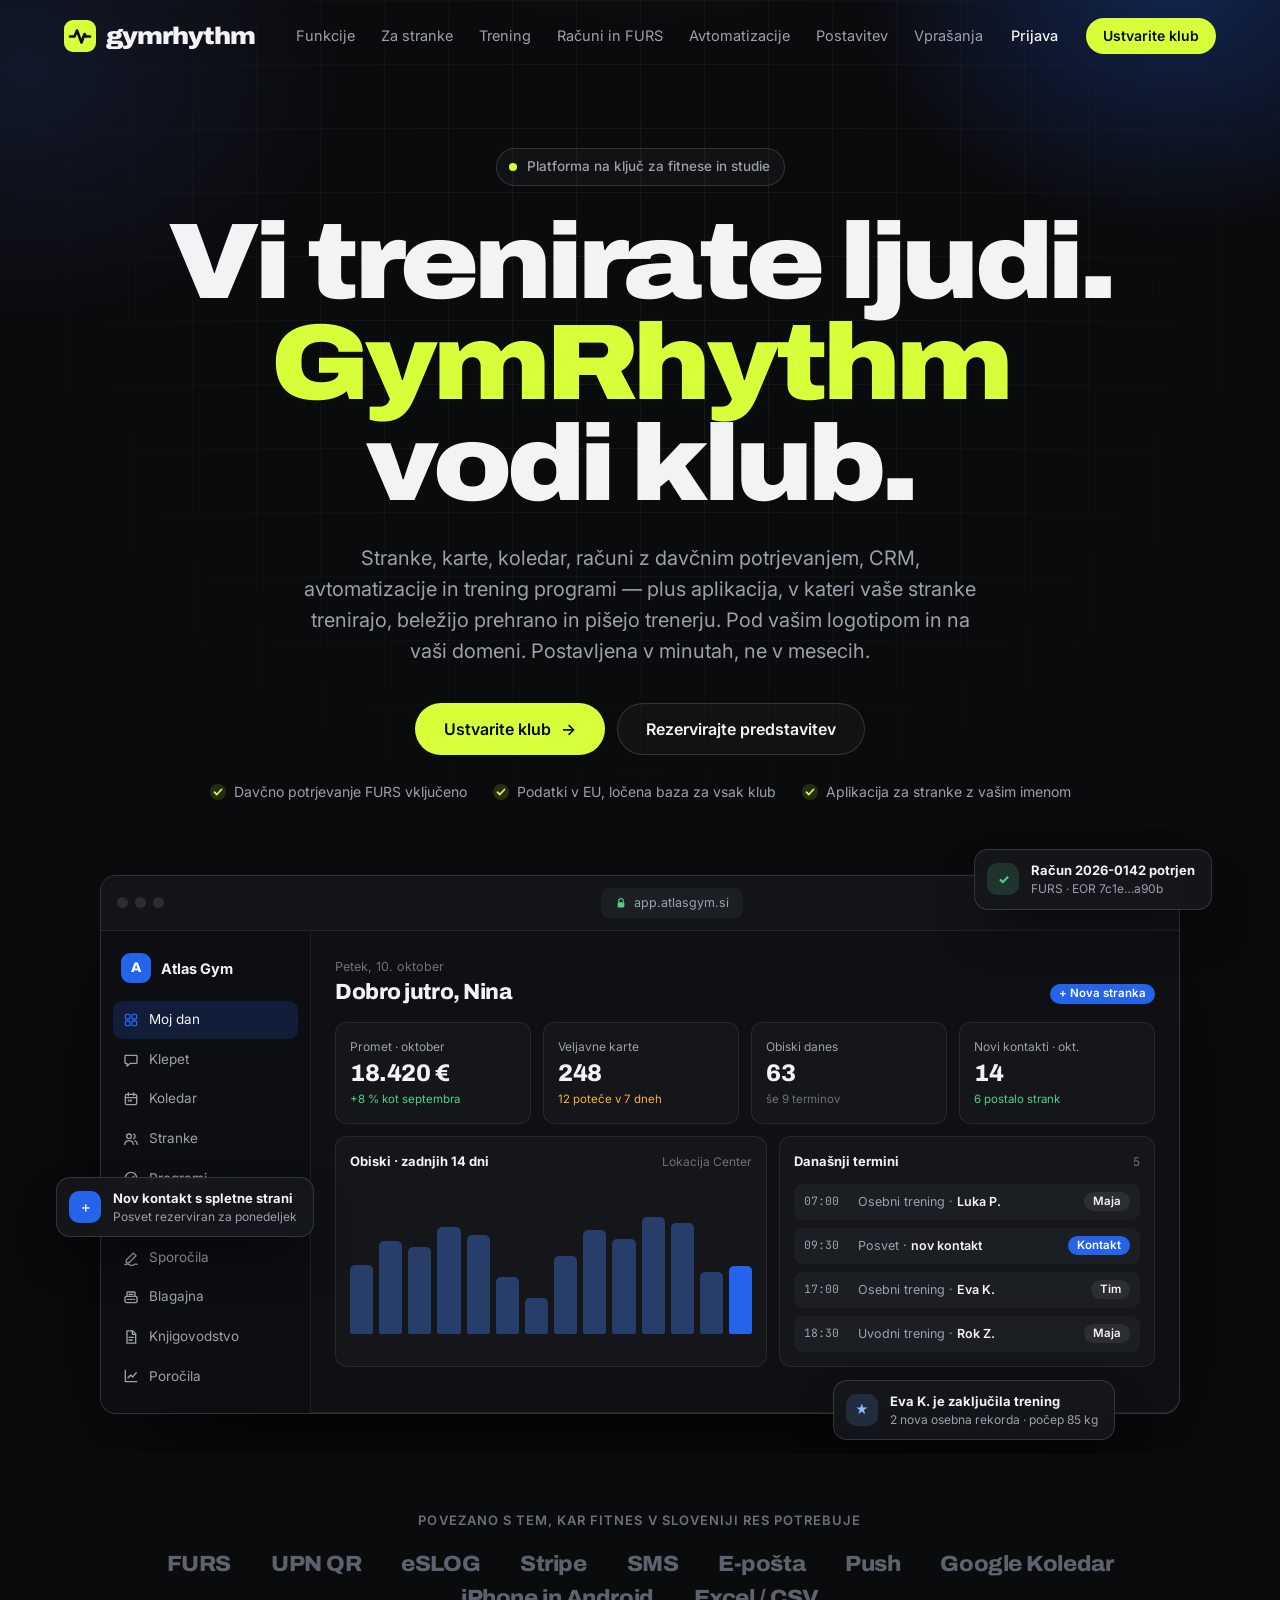
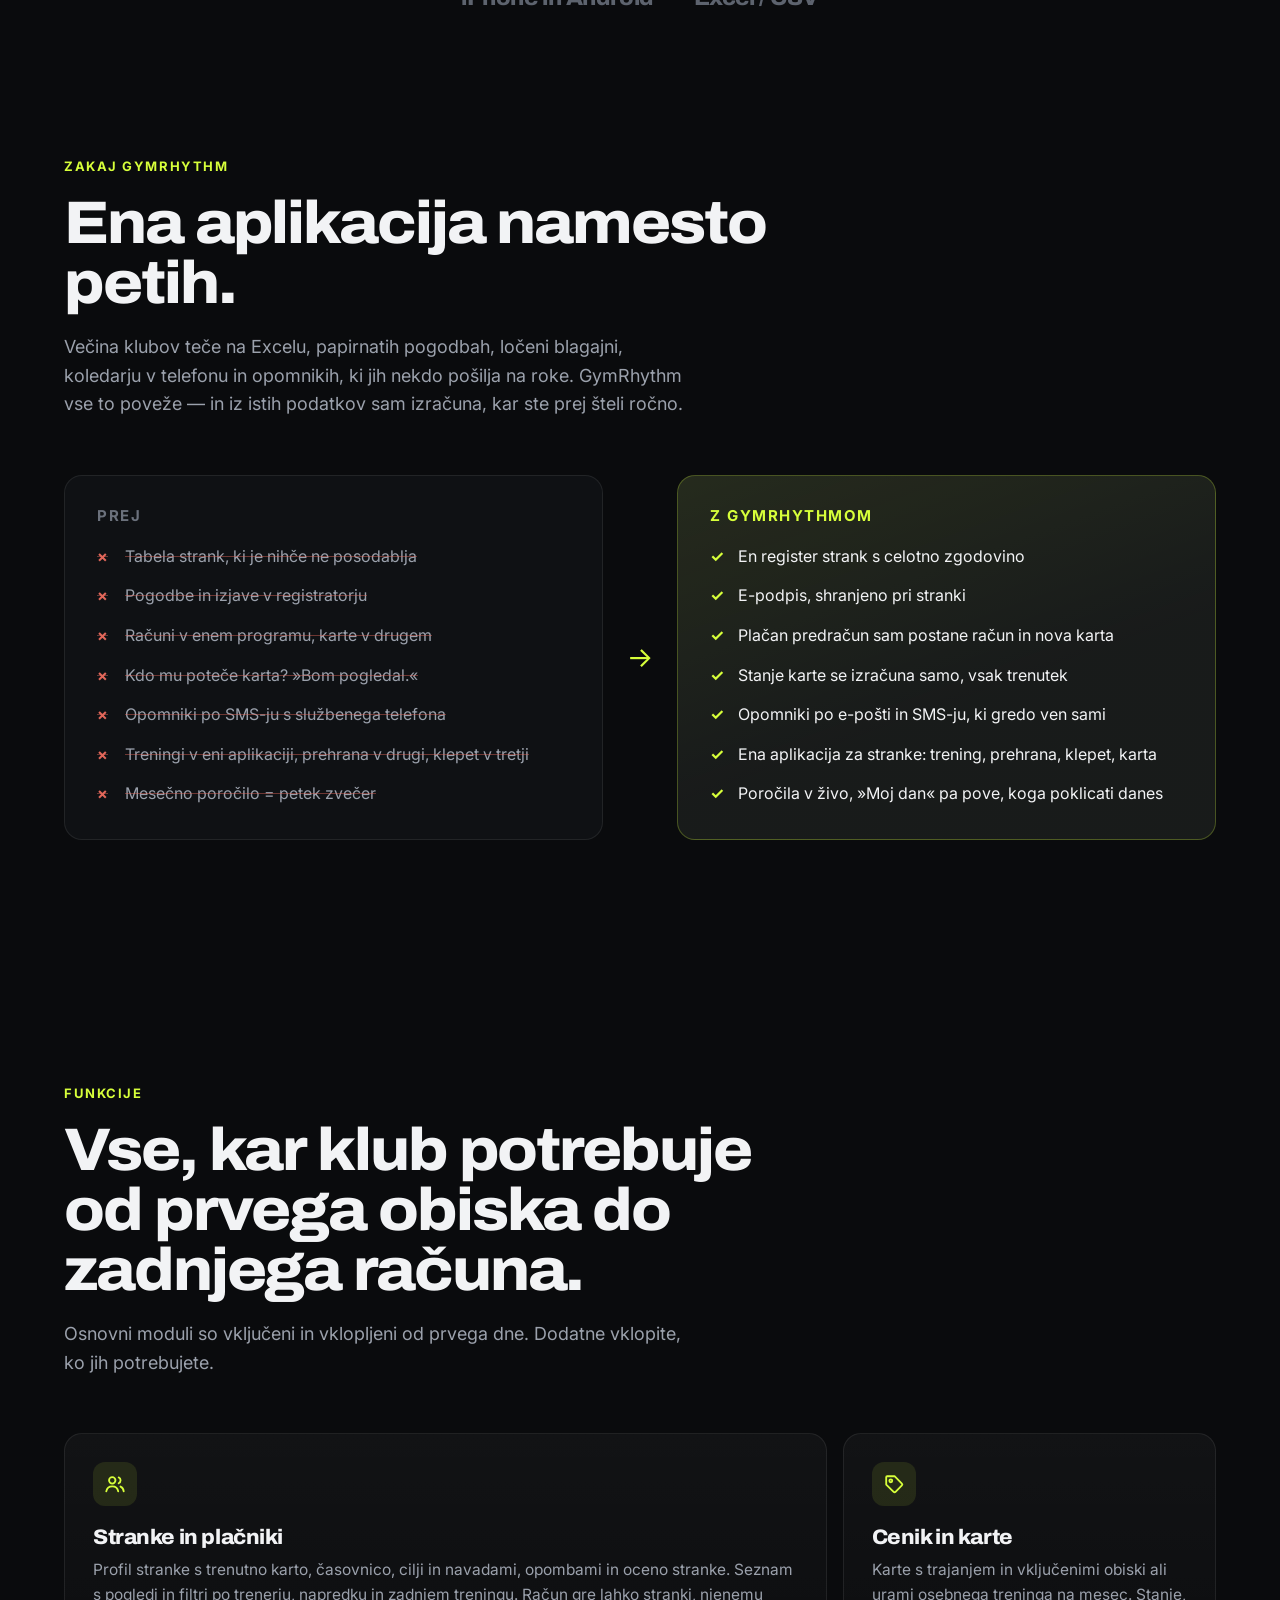
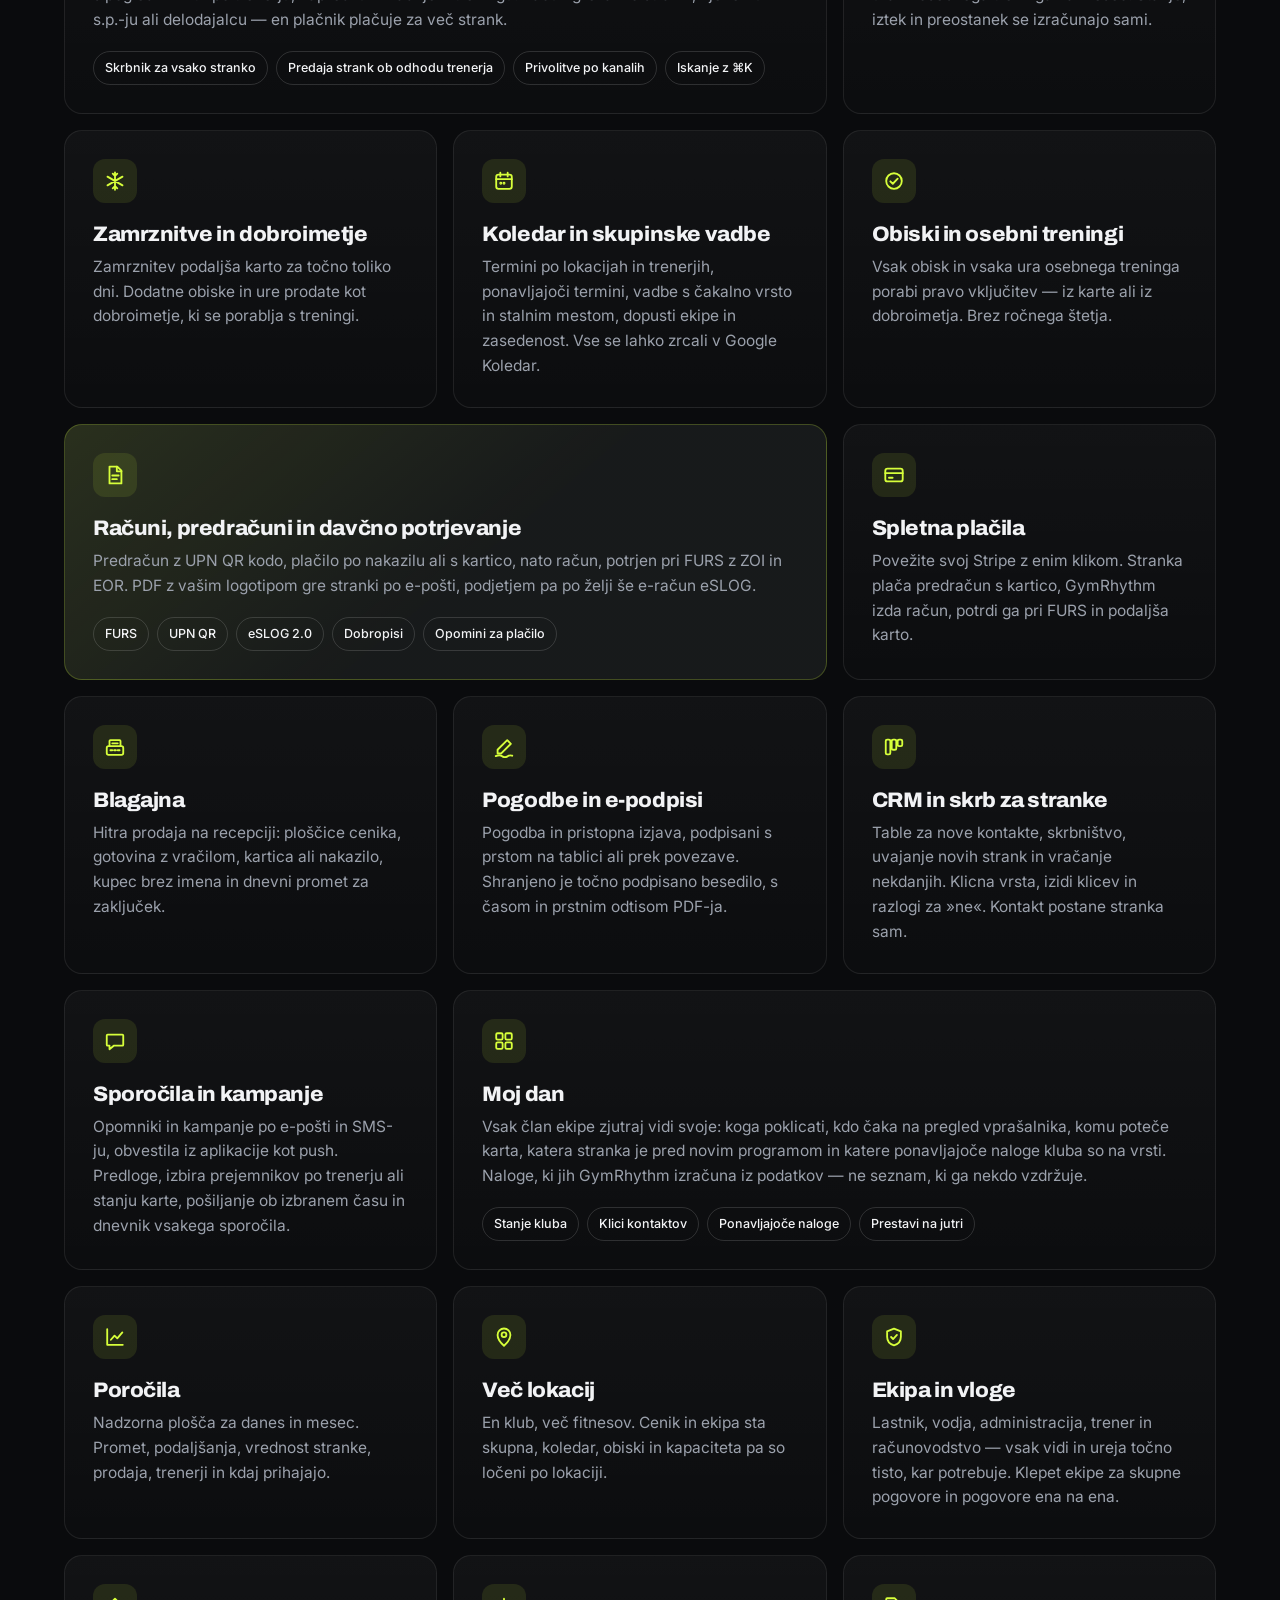
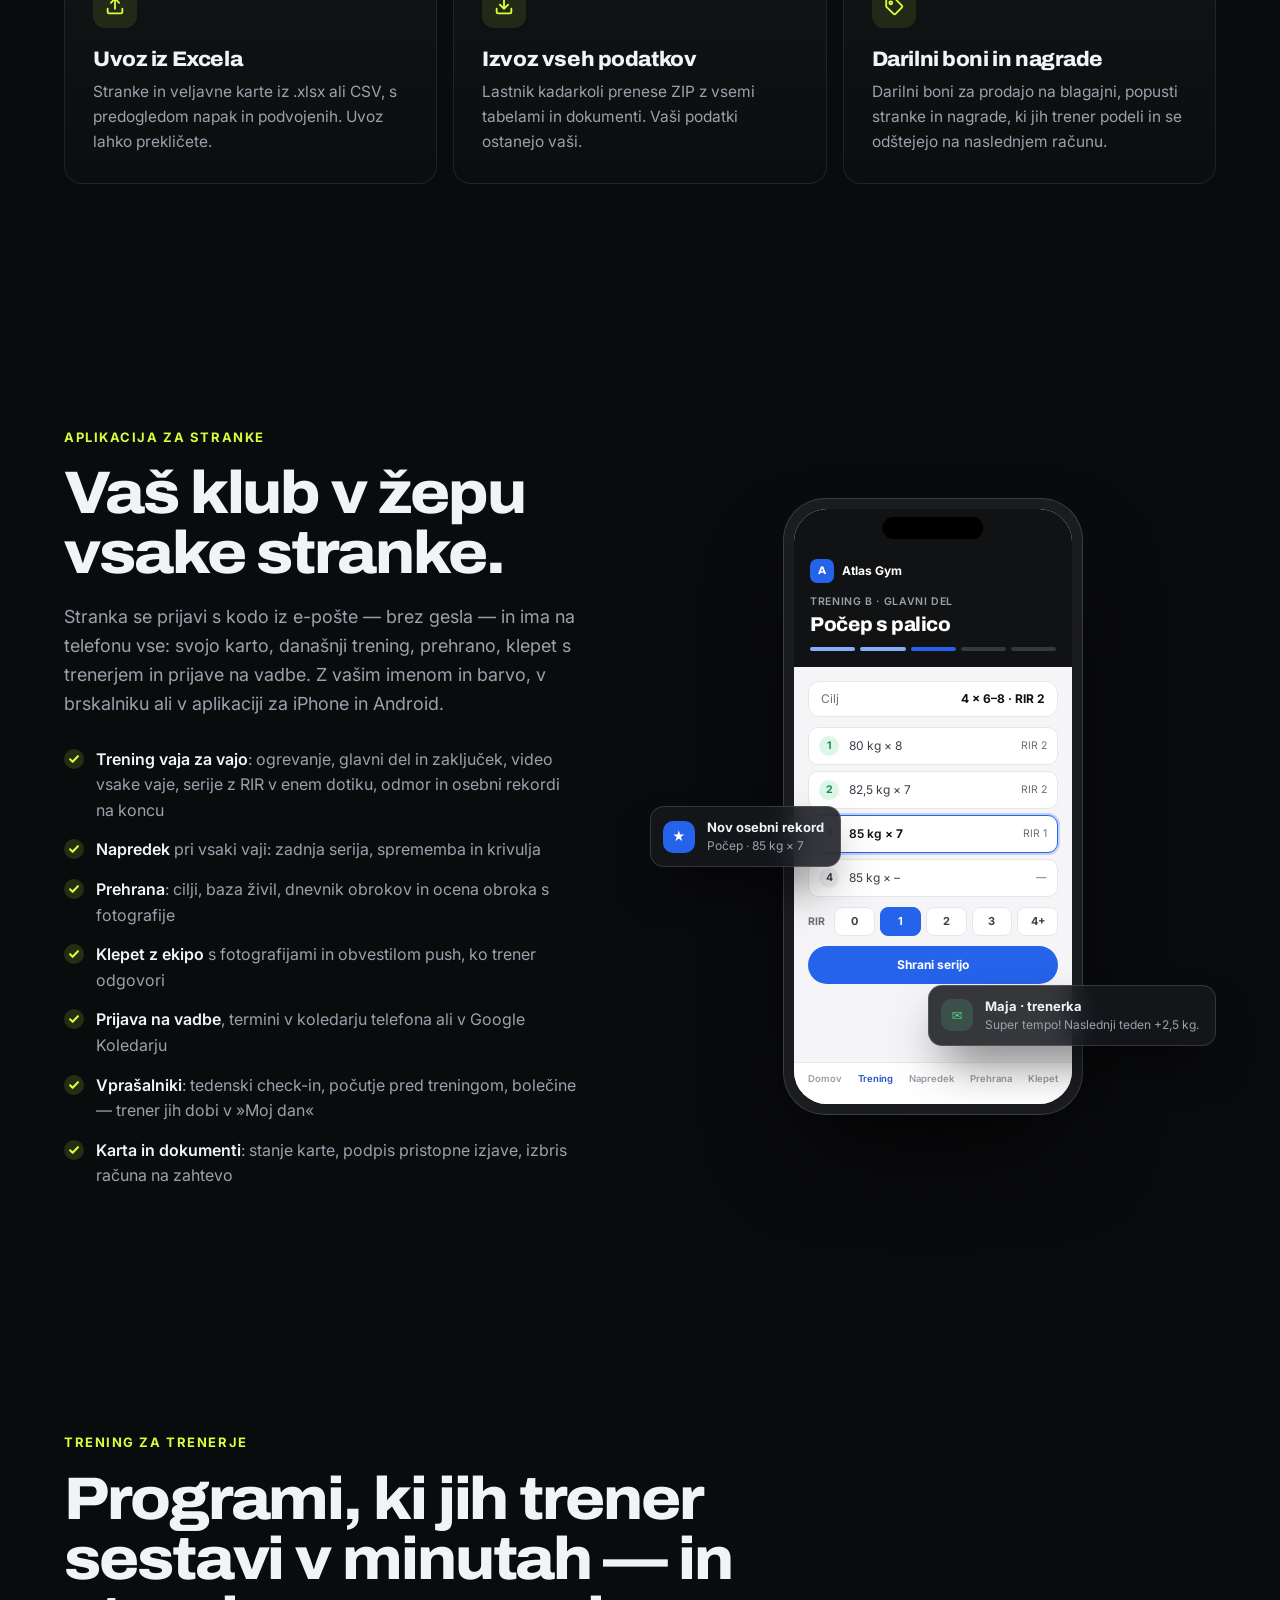
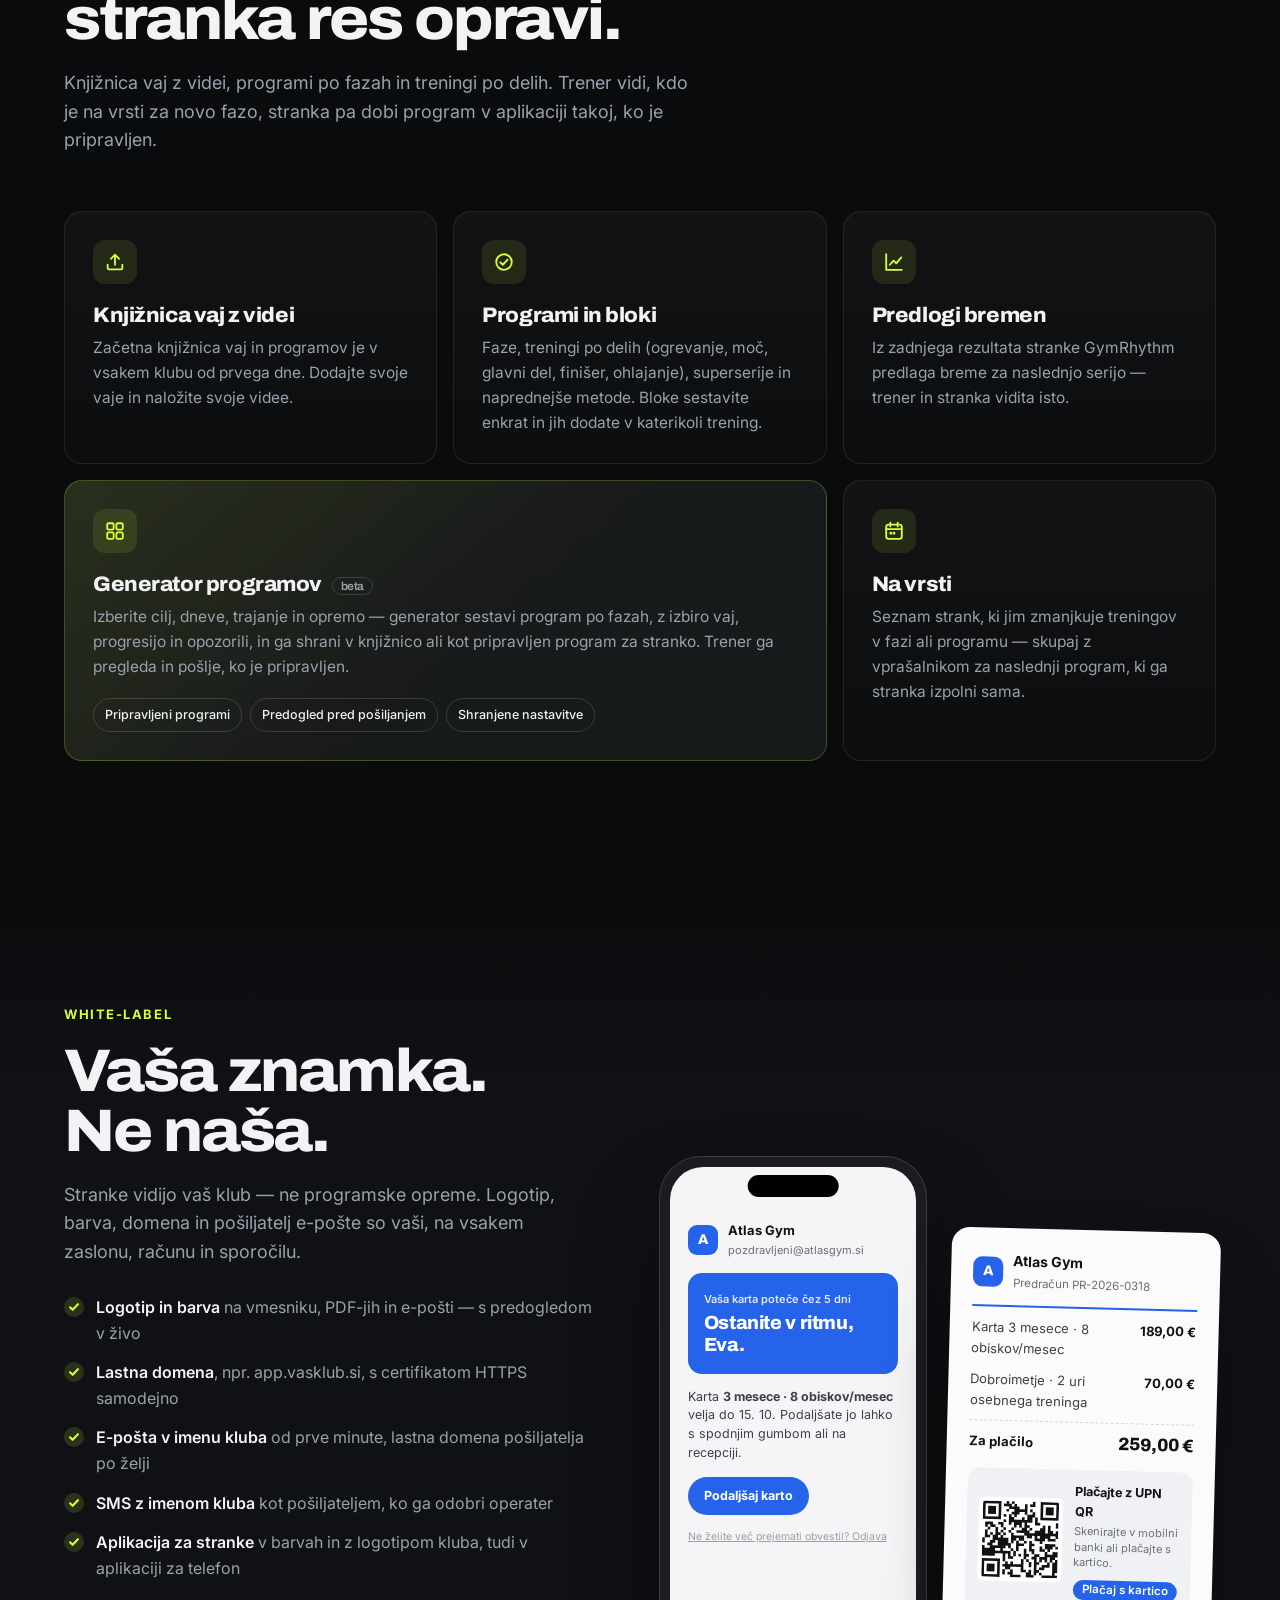
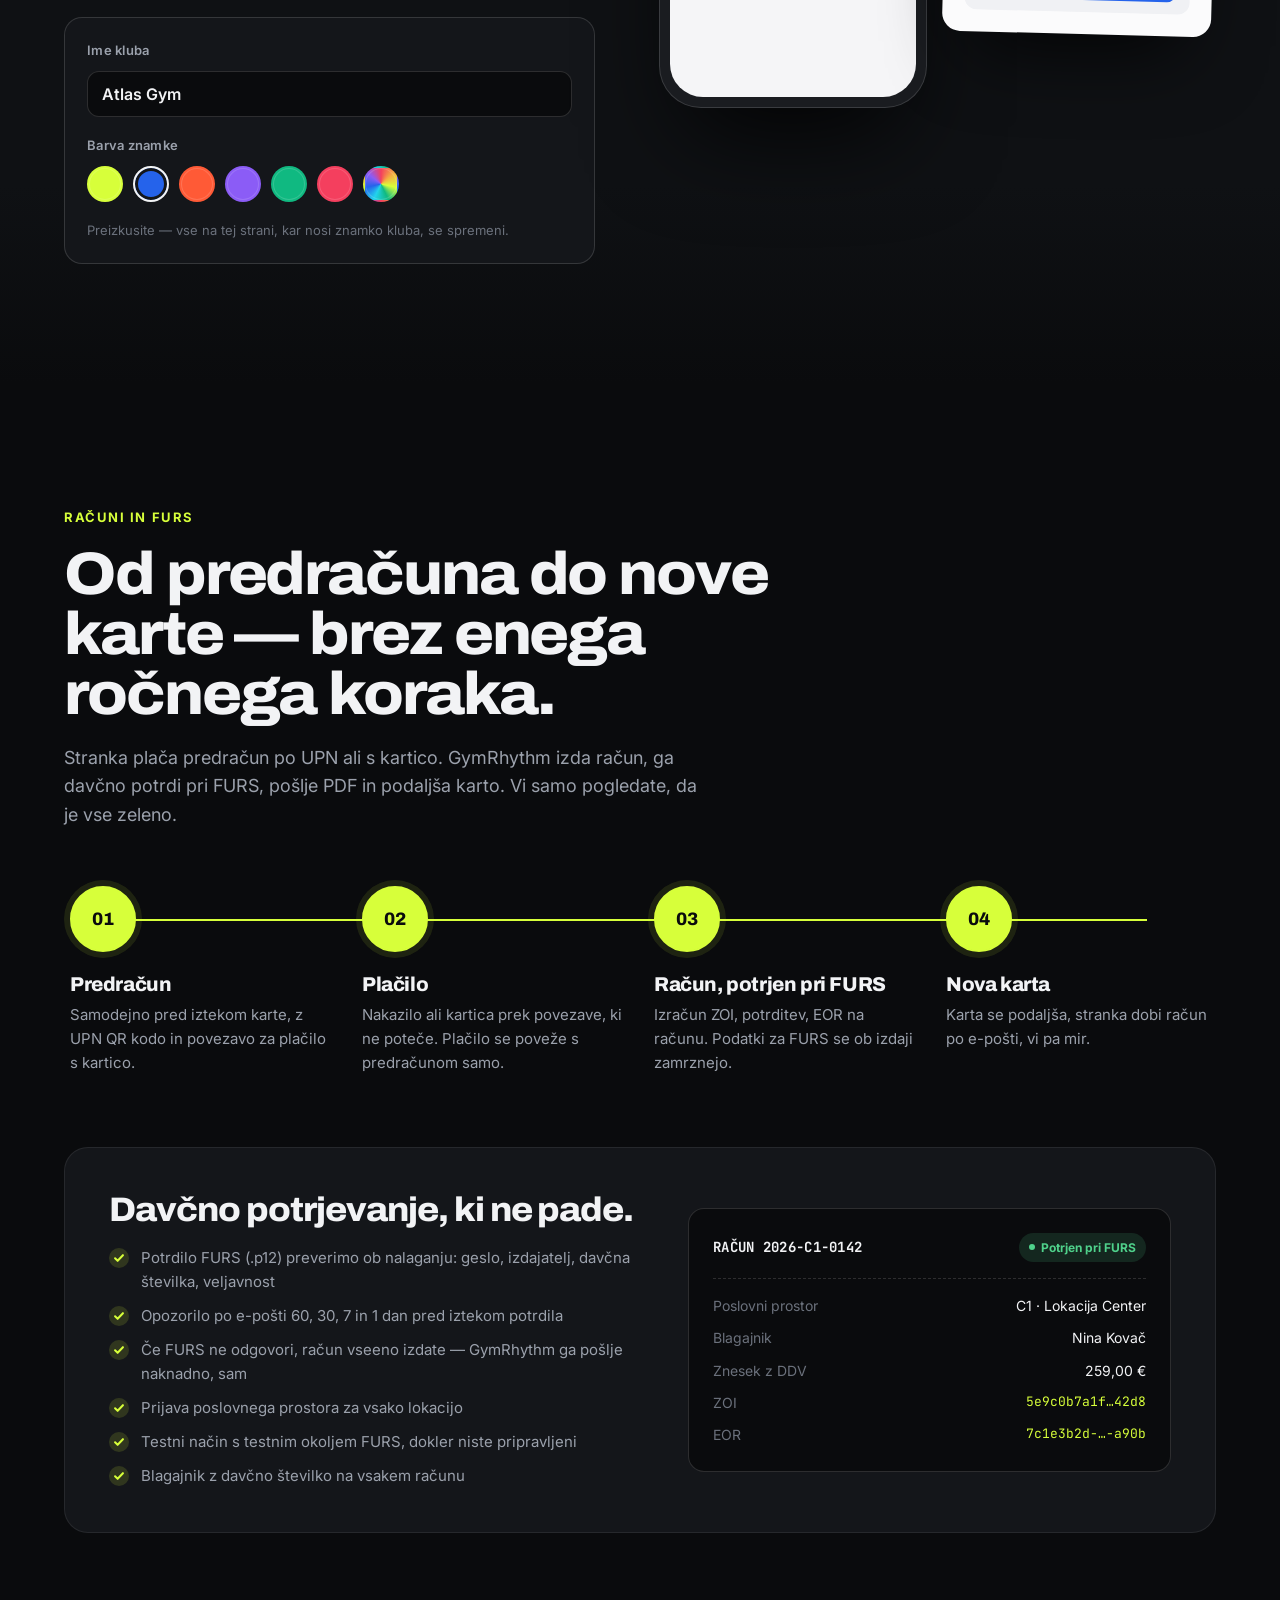
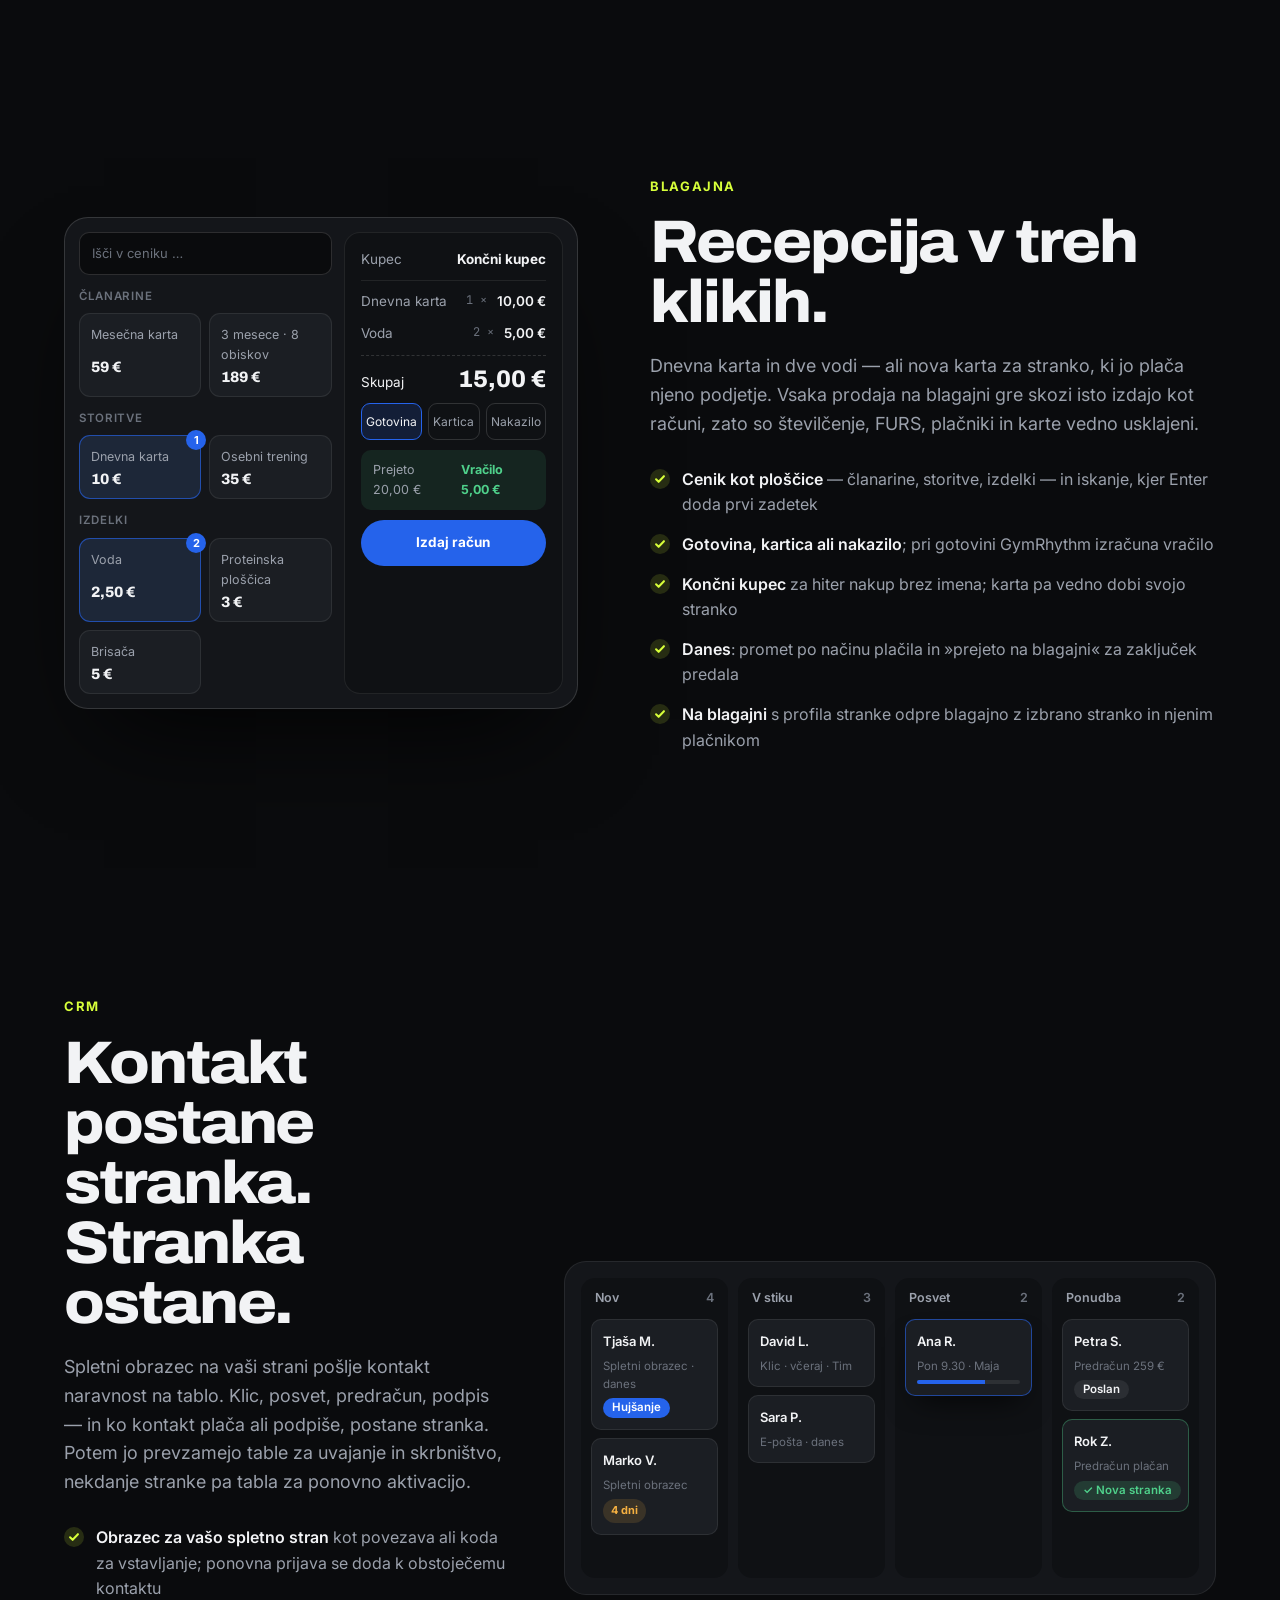
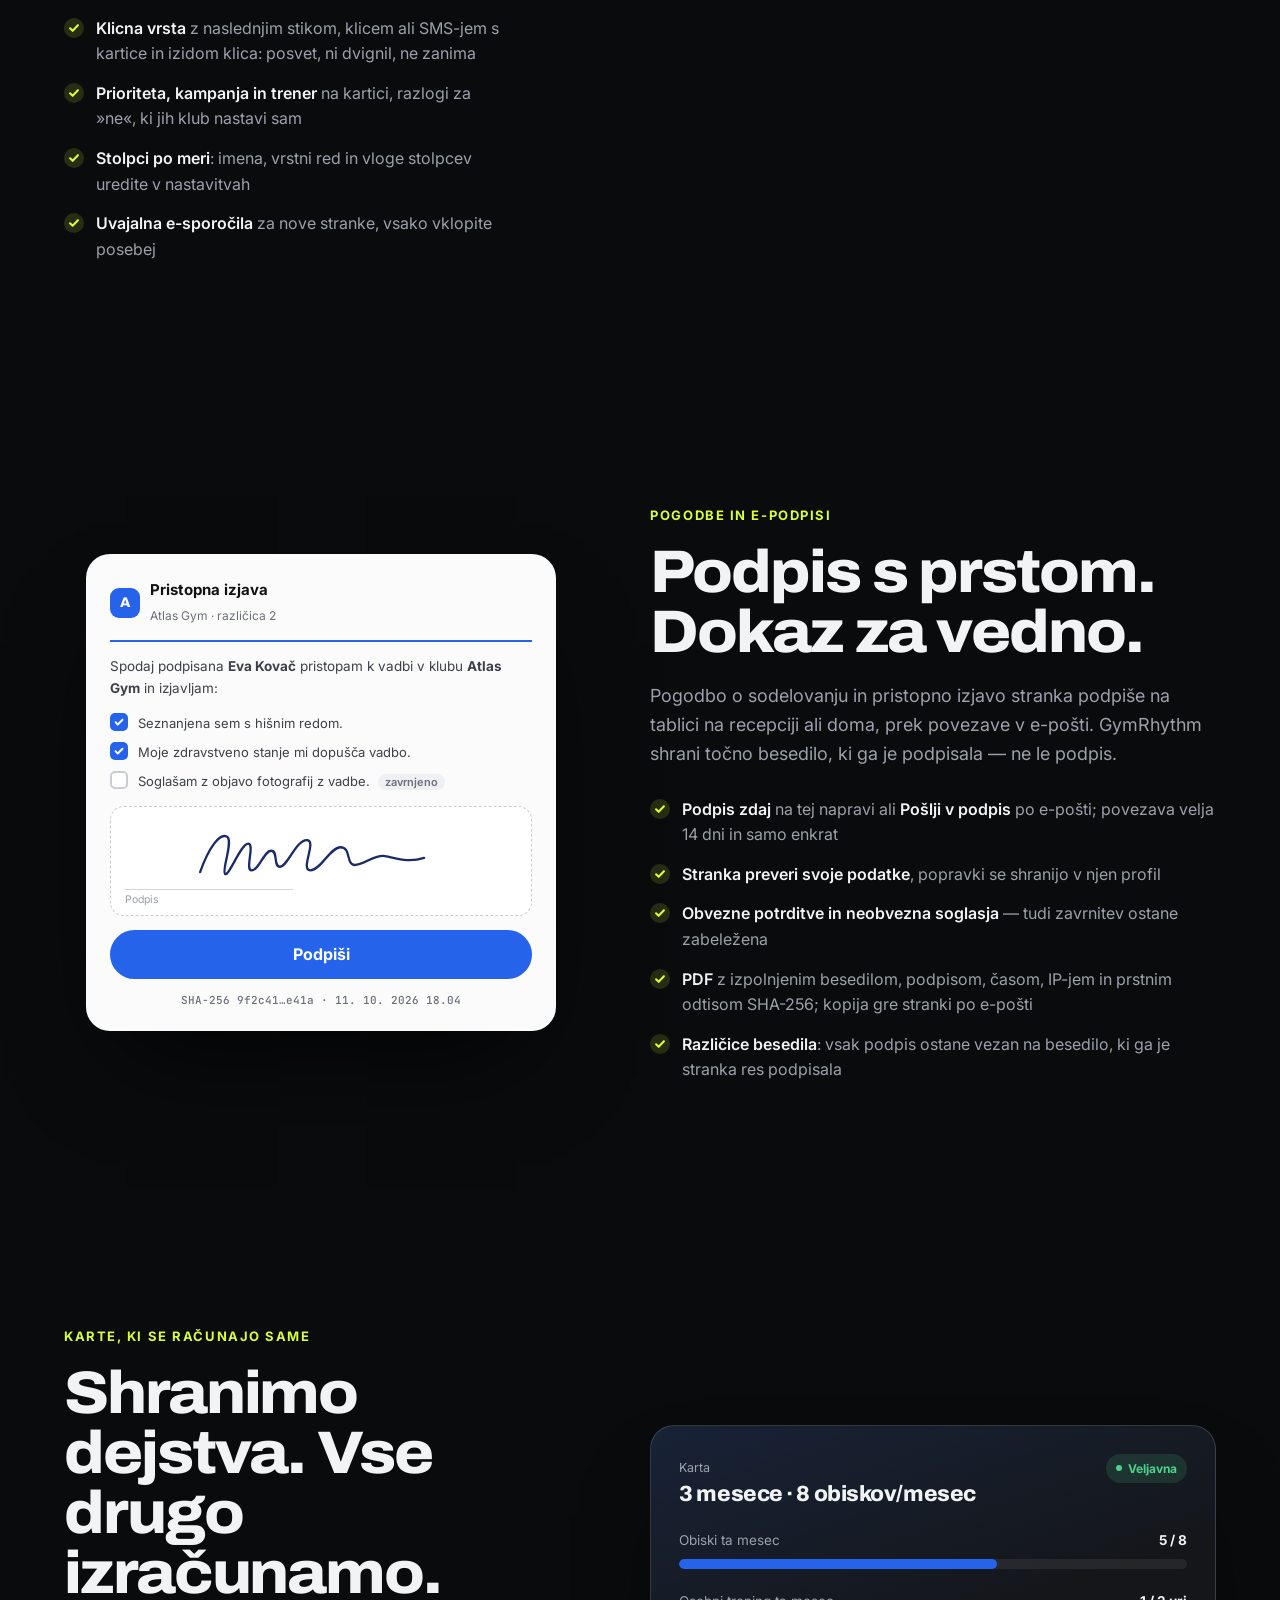
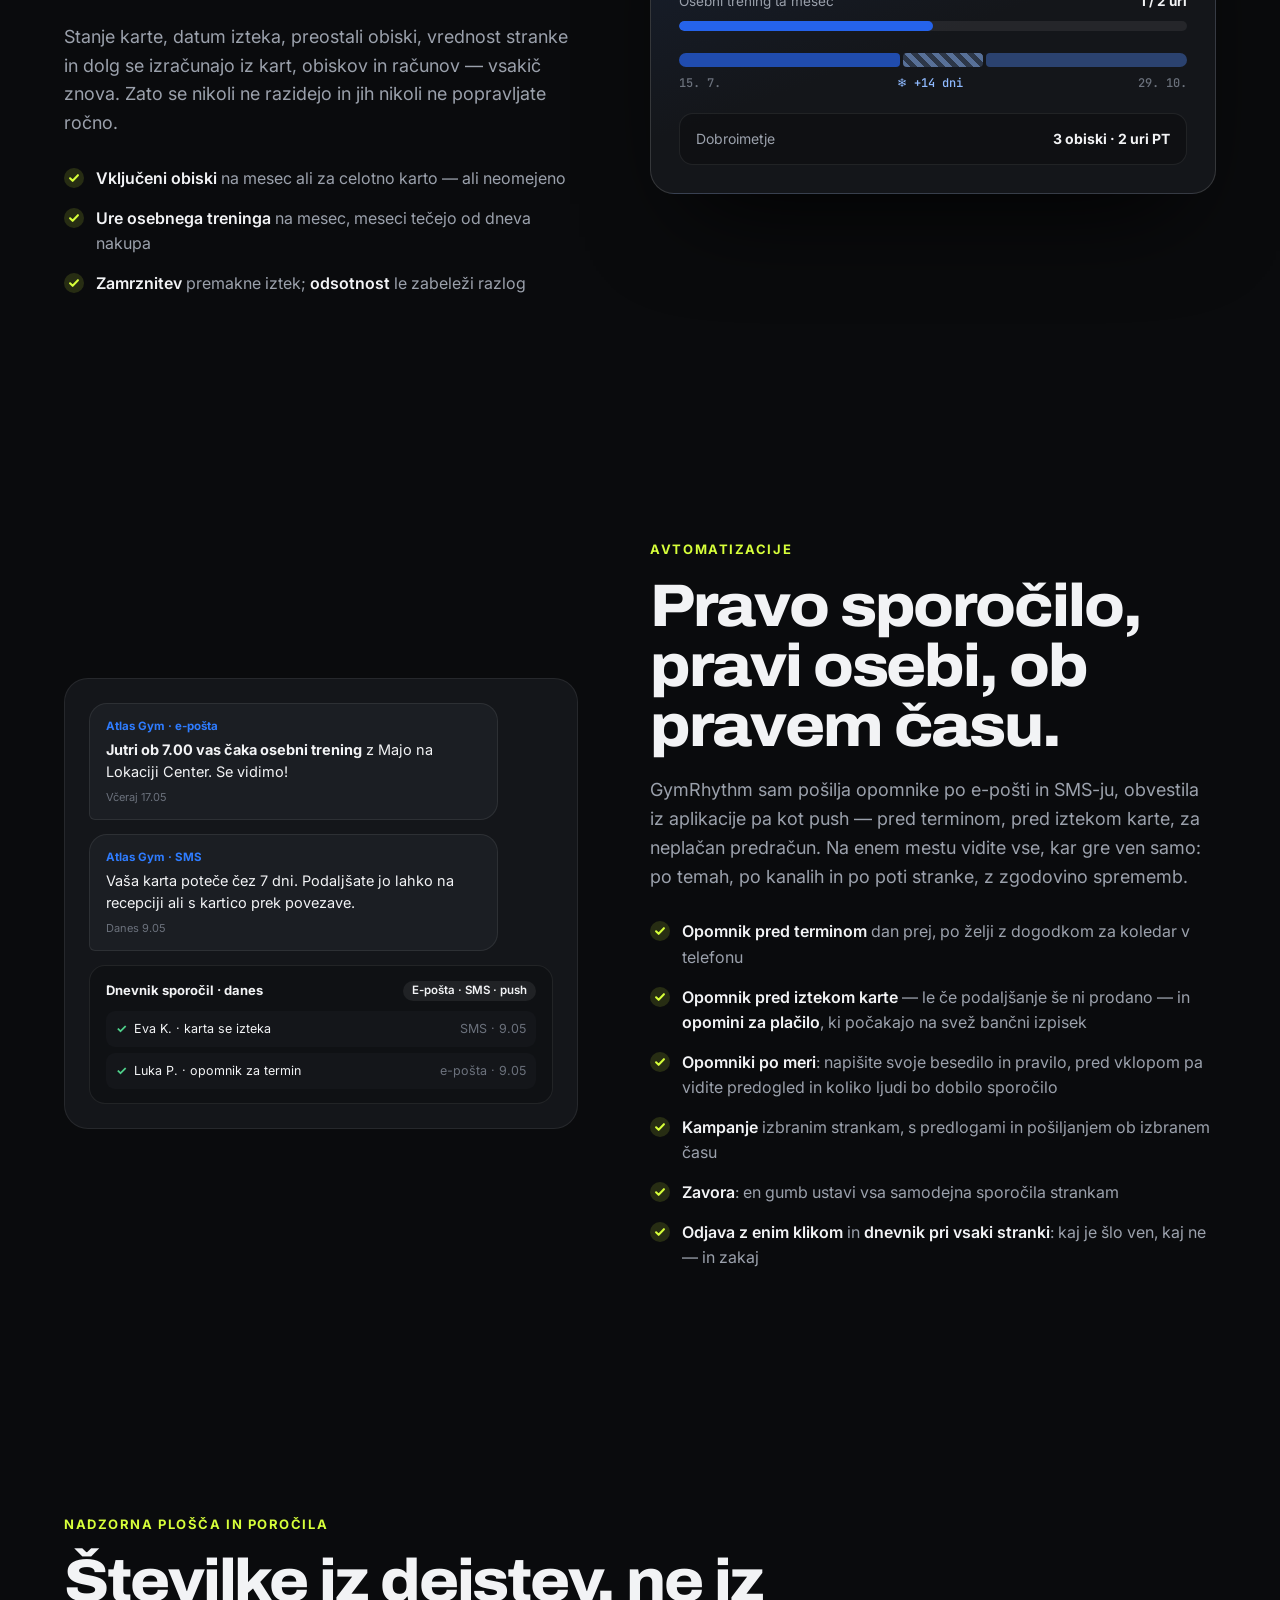
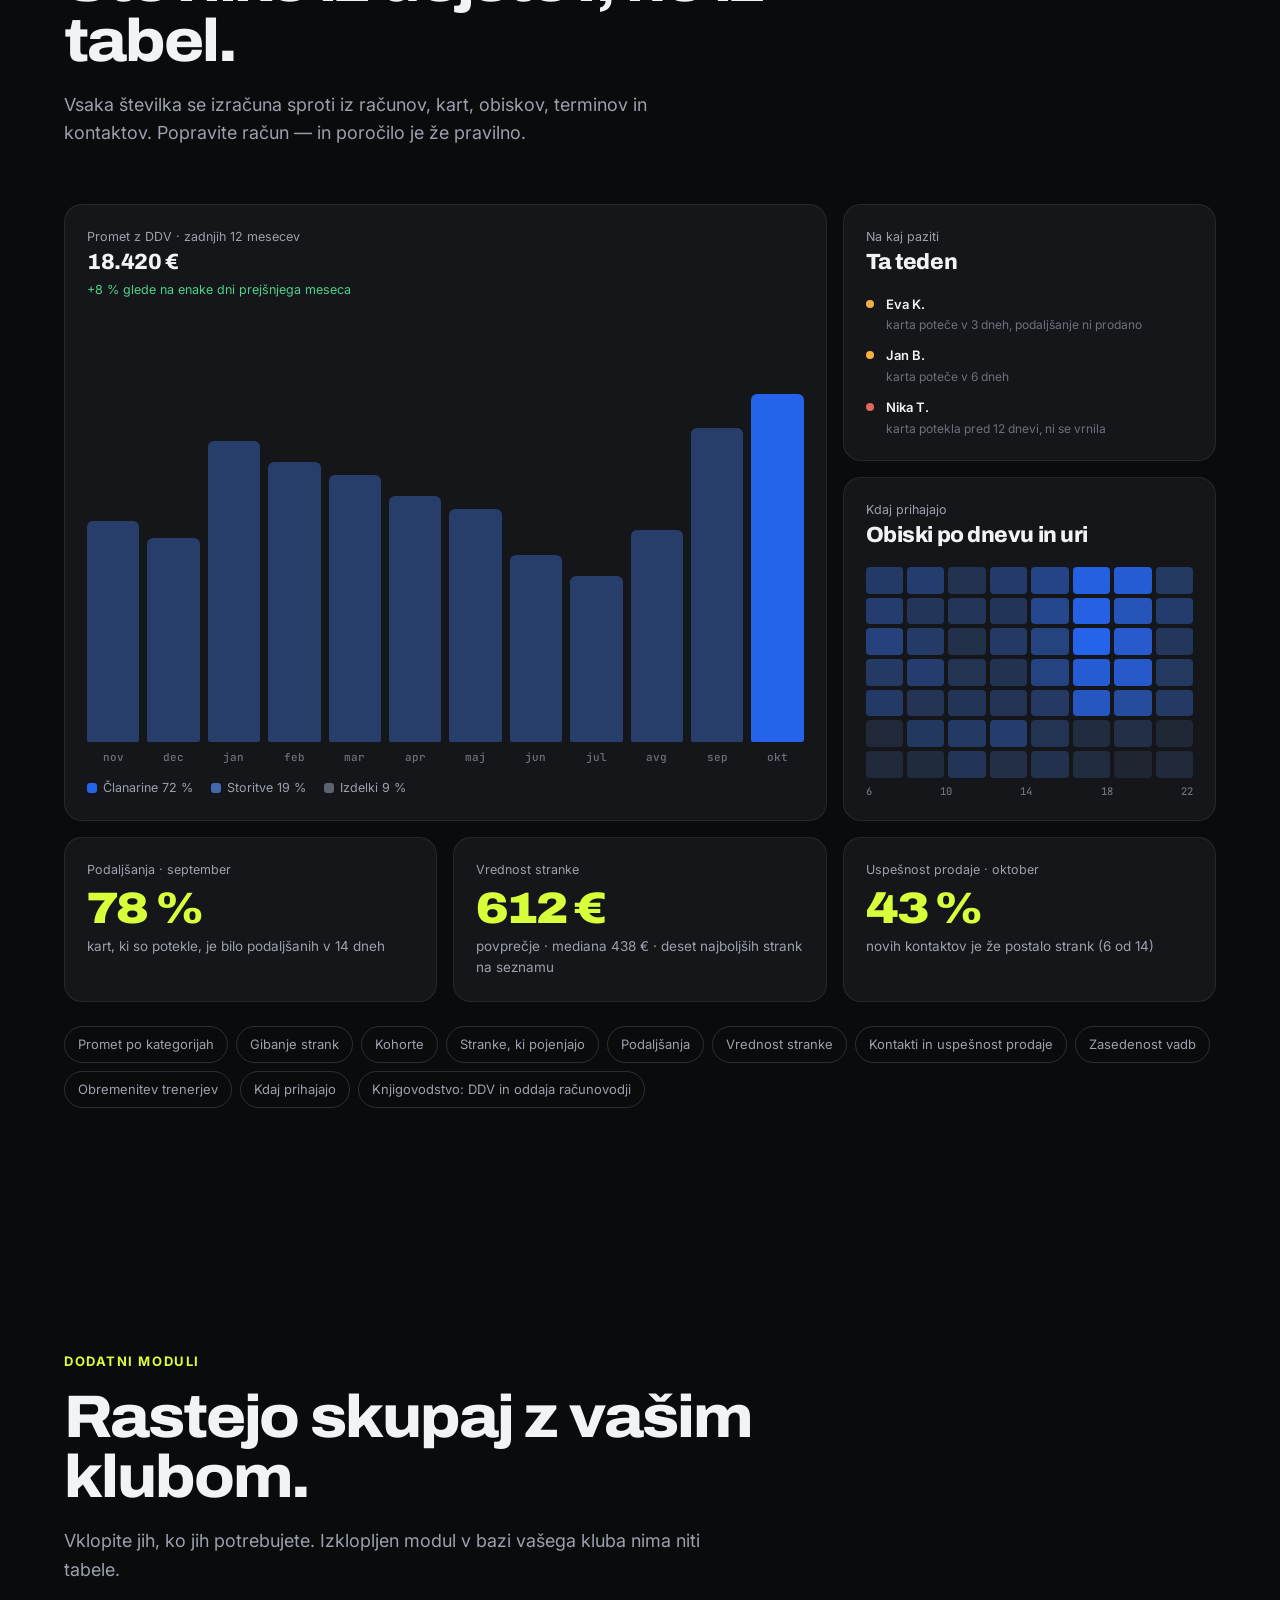
==== commit 547d7f58: "Landing: remove Trainerize Co-Authored-By: Claude Opus 5.5 <noreply@anthropic.com>" ====
--- a/index.html
+++ b/index.html
@@ -158,7 +158,7 @@
       <div class="wrap strip__inner">
         <span class="strip__label">Povezano s tem, kar fitnes v Sloveniji res potrebuje</span>
         <ul class="strip__list">
-          <li>FURS</li><li>UPN QR</li><li>eSLOG</li><li>Stripe</li><li>SMS</li><li>E-pošta</li><li>Push</li><li>Google Koledar</li><li>iPhone in Android</li><li>Trainerize</li><li>Excel / CSV</li>
+          <li>FURS</li><li>UPN QR</li><li>eSLOG</li><li>Stripe</li><li>SMS</li><li>E-pošta</li><li>Push</li><li>Google Koledar</li><li>iPhone in Android</li><li>Excel / CSV</li>
         </ul>
       </div>
     </section>
@@ -759,9 +759,7 @@
           <article class="addon reveal"><span class="addon__ic">☑</span><h3>Obrazci <span class="soon">beta</span></h3><p>Tedenski check-in, počutje pred treningom, vprašalnik o bolečinah in za naslednji program. Pregled čaka v »Moj dan«.</p></article>
           <article class="addon reveal"><span class="addon__ic">€</span><h3>Računovodstvo</h3><p>Bančni izpiski, stroški, prejeti računi, razmejitev prihodkov, DDV za mesec in paket za računovodjo.</p></article>
           <article class="addon reveal"><span class="addon__ic">⏱</span><h3>Evidence ekipe</h3><p>Delovni dnevnik trenerjev, izplačila in potni stroški, brez tabel ob koncu meseca.</p></article>
-          <article class="addon reveal"><span class="addon__ic">₪</span><h3>Spletna plačila</h3><p>Stripe z enim klikom: stranka plača predračun s kartico, GymRhythm izda in potrdi račun ter podaljša karto.</p></article>
-          <article class="addon reveal"><span class="addon__ic">↻</span><h3>Trainerize <span class="soon">beta</span></h3><p>Za klube, ki ostajajo na Trainerize: opravljeni treningi se vsaki dve uri zapišejo kot obiski.</p></article>
-        </div>
+          <article class="addon reveal"><span class="addon__ic">₪</span><h3>Spletna plačila</h3><p>Stripe z enim klikom: stranka plača predračun s kartico, GymRhythm izda in potrdi račun ter podaljša karto.</p></article>        </div>
       </div>
     </section>
 
@@ -880,7 +878,6 @@
               <li>Spletna plačila (Stripe)</li>
               <li>Računovodstvo</li>
               <li>Evidence ekipe</li>
-              <li>Trainerize</li>
             </ul>
           </article>
         </div>
@@ -910,10 +907,6 @@
           <details class="reveal">
             <summary>Ali imajo naše stranke svojo aplikacijo?</summary>
             <p>Da. Stranke se prijavijo s kodo iz e-pošte, brez gesla, in na telefonu vidijo svojo karto, treninge, prehrano, klepet z ekipo in prijave na vadbe — v barvah in z logotipom vašega kluba. Deluje v brskalniku ali v aplikaciji za iPhone in Android, ki pošilja tudi obvestila push.</p>
-          </details>
-          <details class="reveal">
-            <summary>Uporabljamo Trainerize. Ga moramo opustiti?</summary>
-            <p>Ne nujno. Trening lahko preselite v GymRhythm, kjer so programi, knjižnica vaj z videi in aplikacija za stranke že vključeni. Če želite ostati na Trainerize, ga povežete in opravljeni treningi se zapišejo kot obiski.</p>
           </details>
           <details class="reveal">
             <summary>Kako hitro lahko začnemo?</summary>
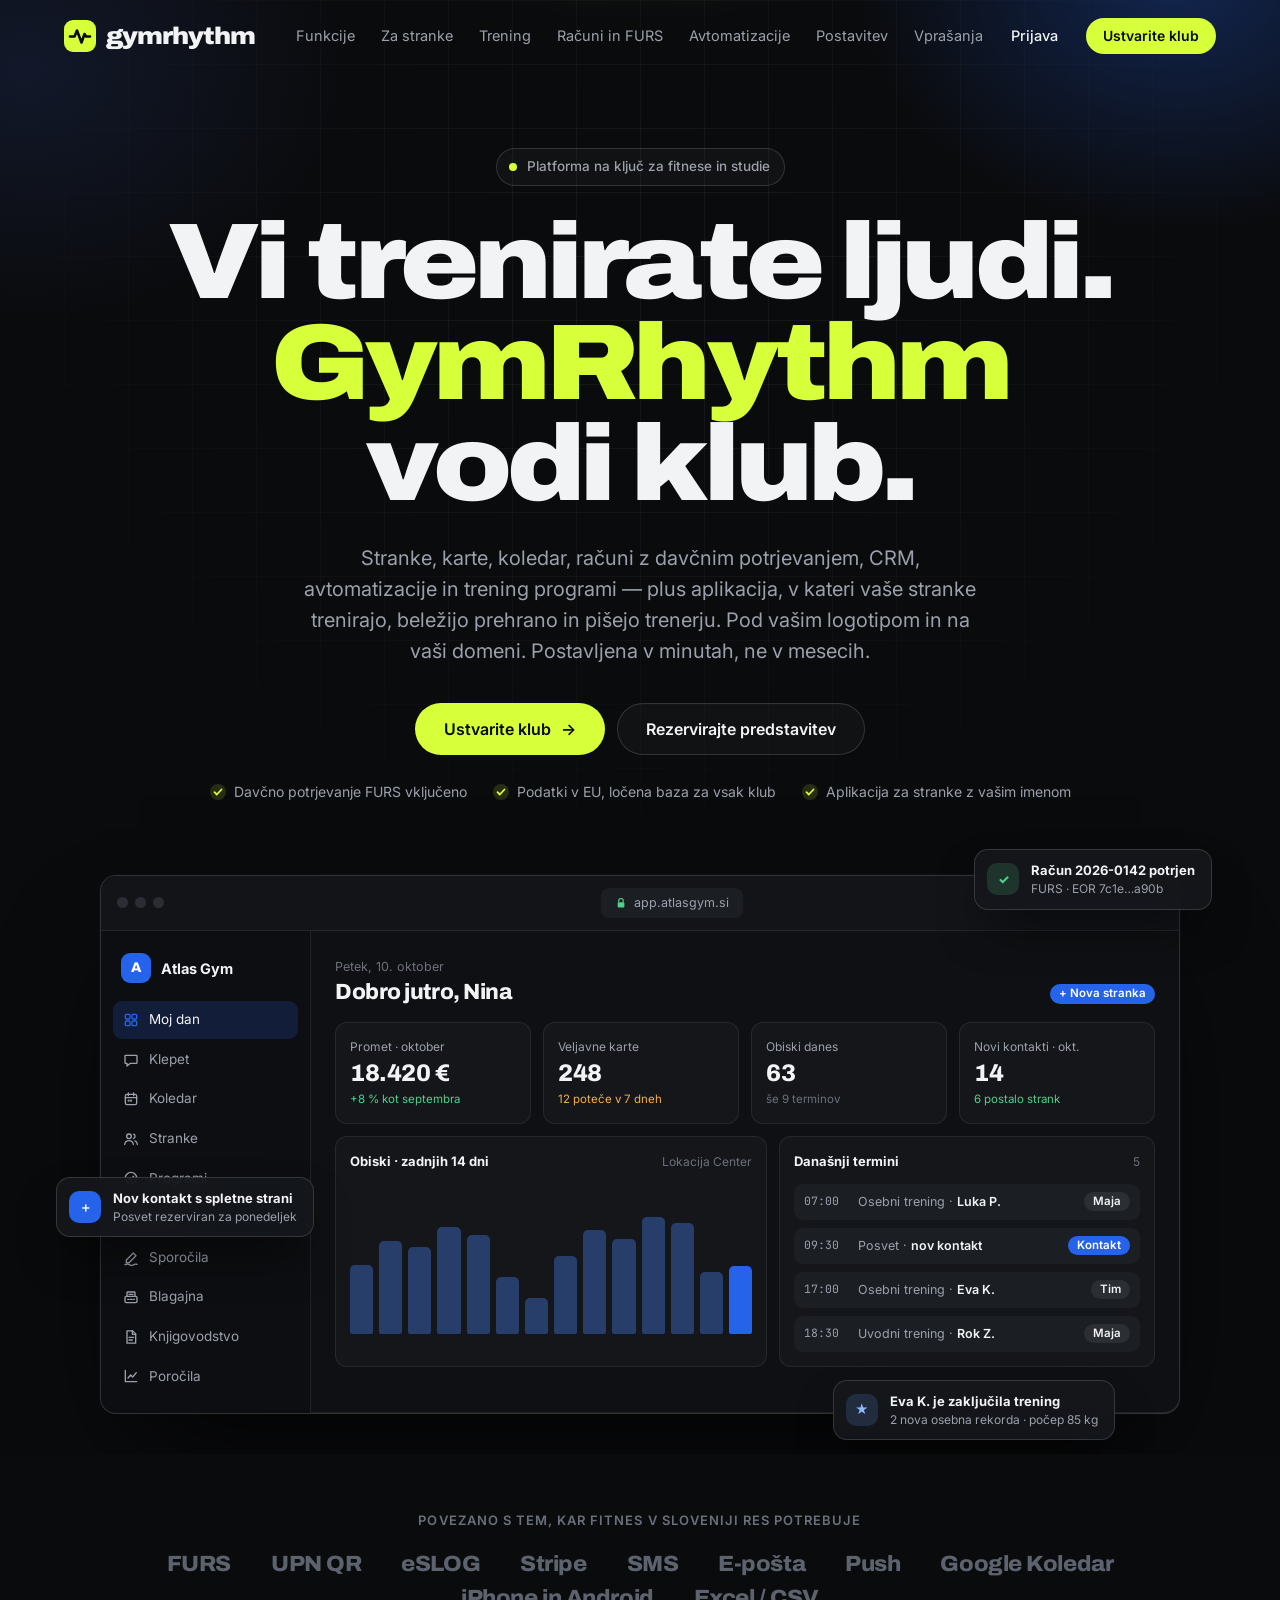
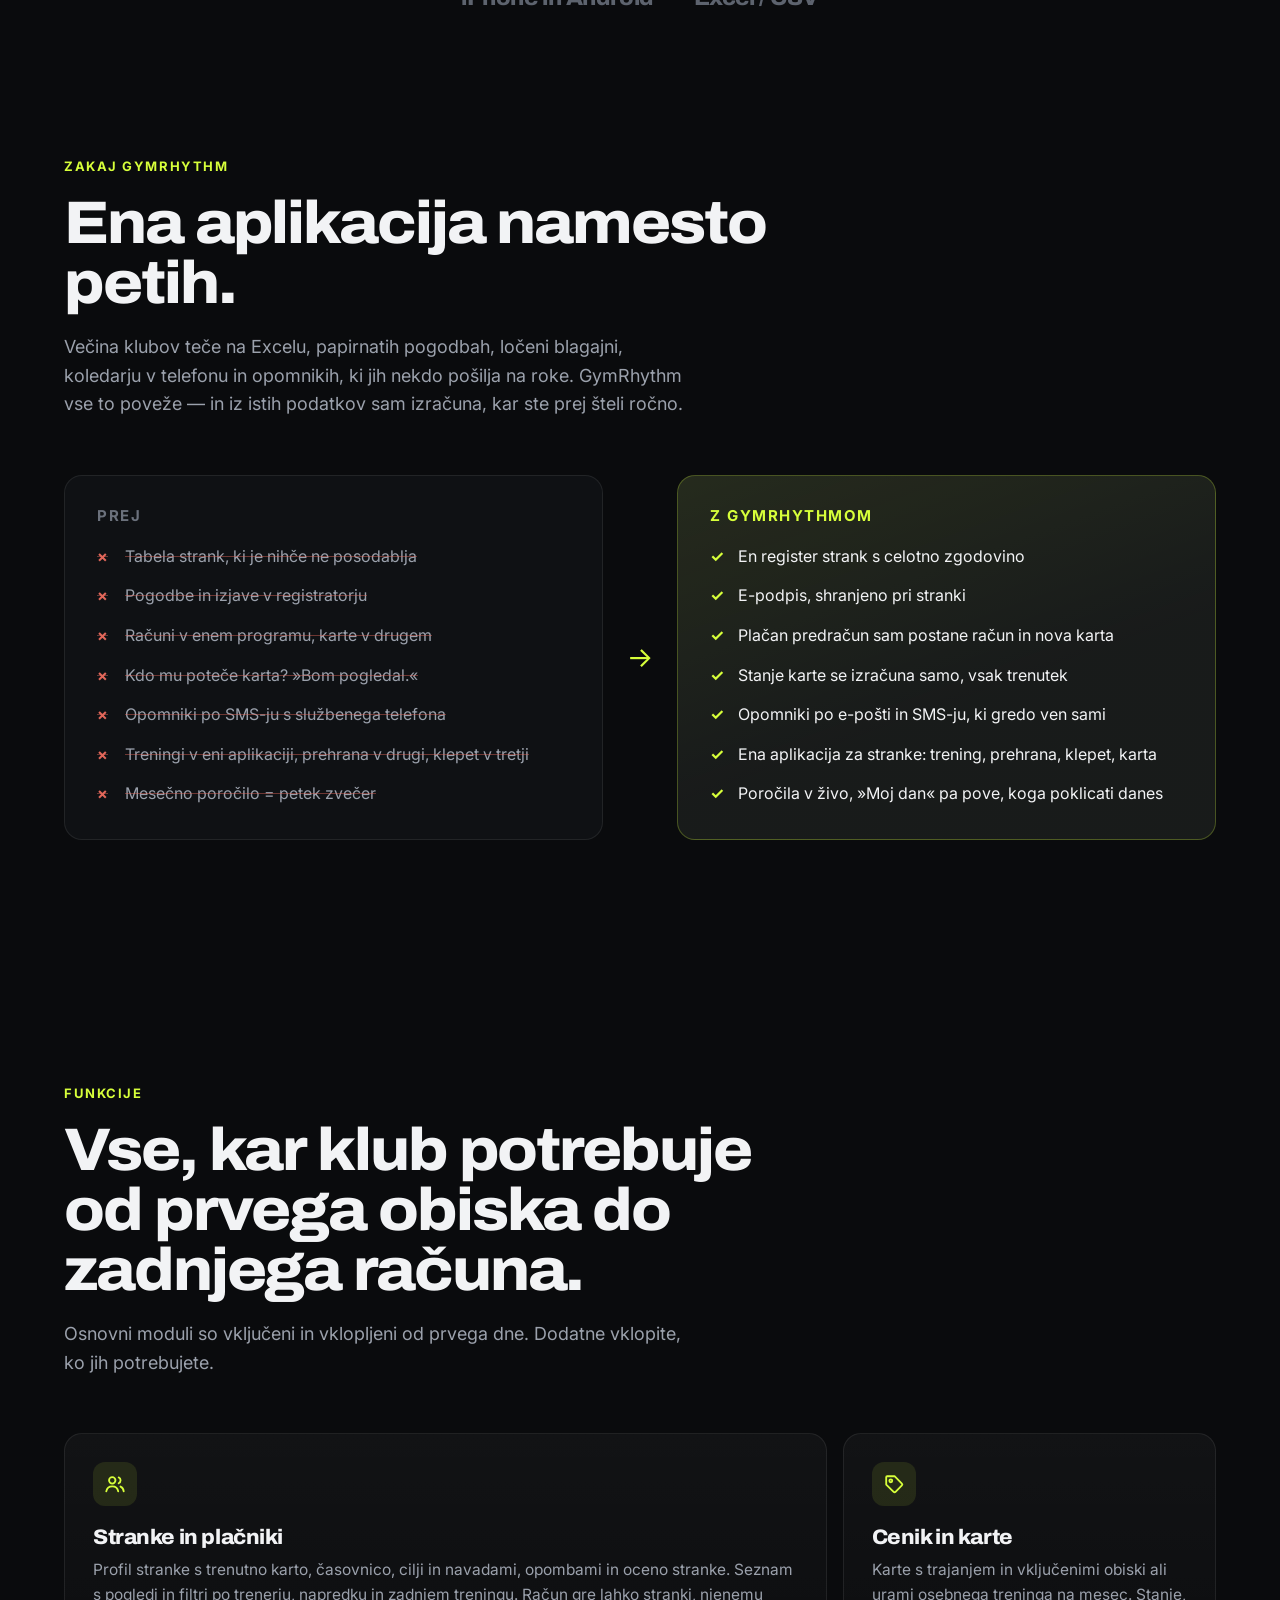
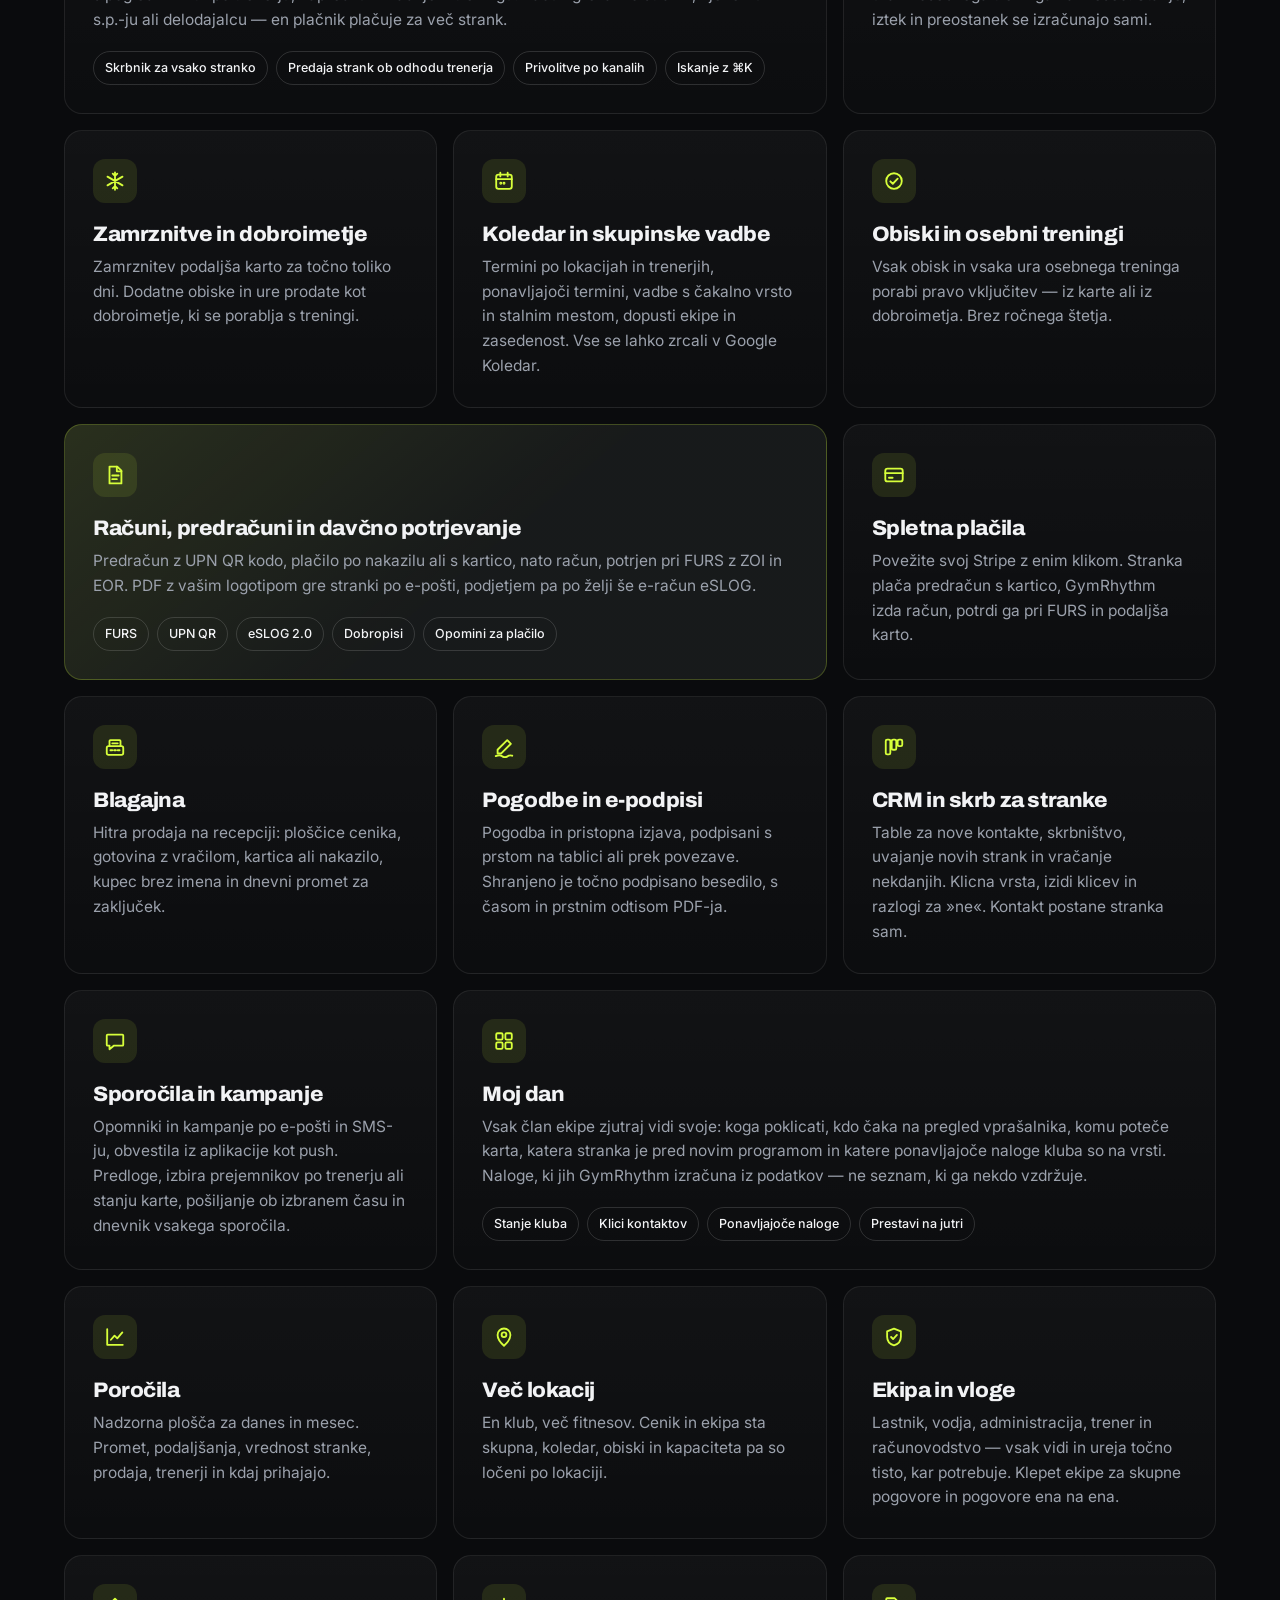
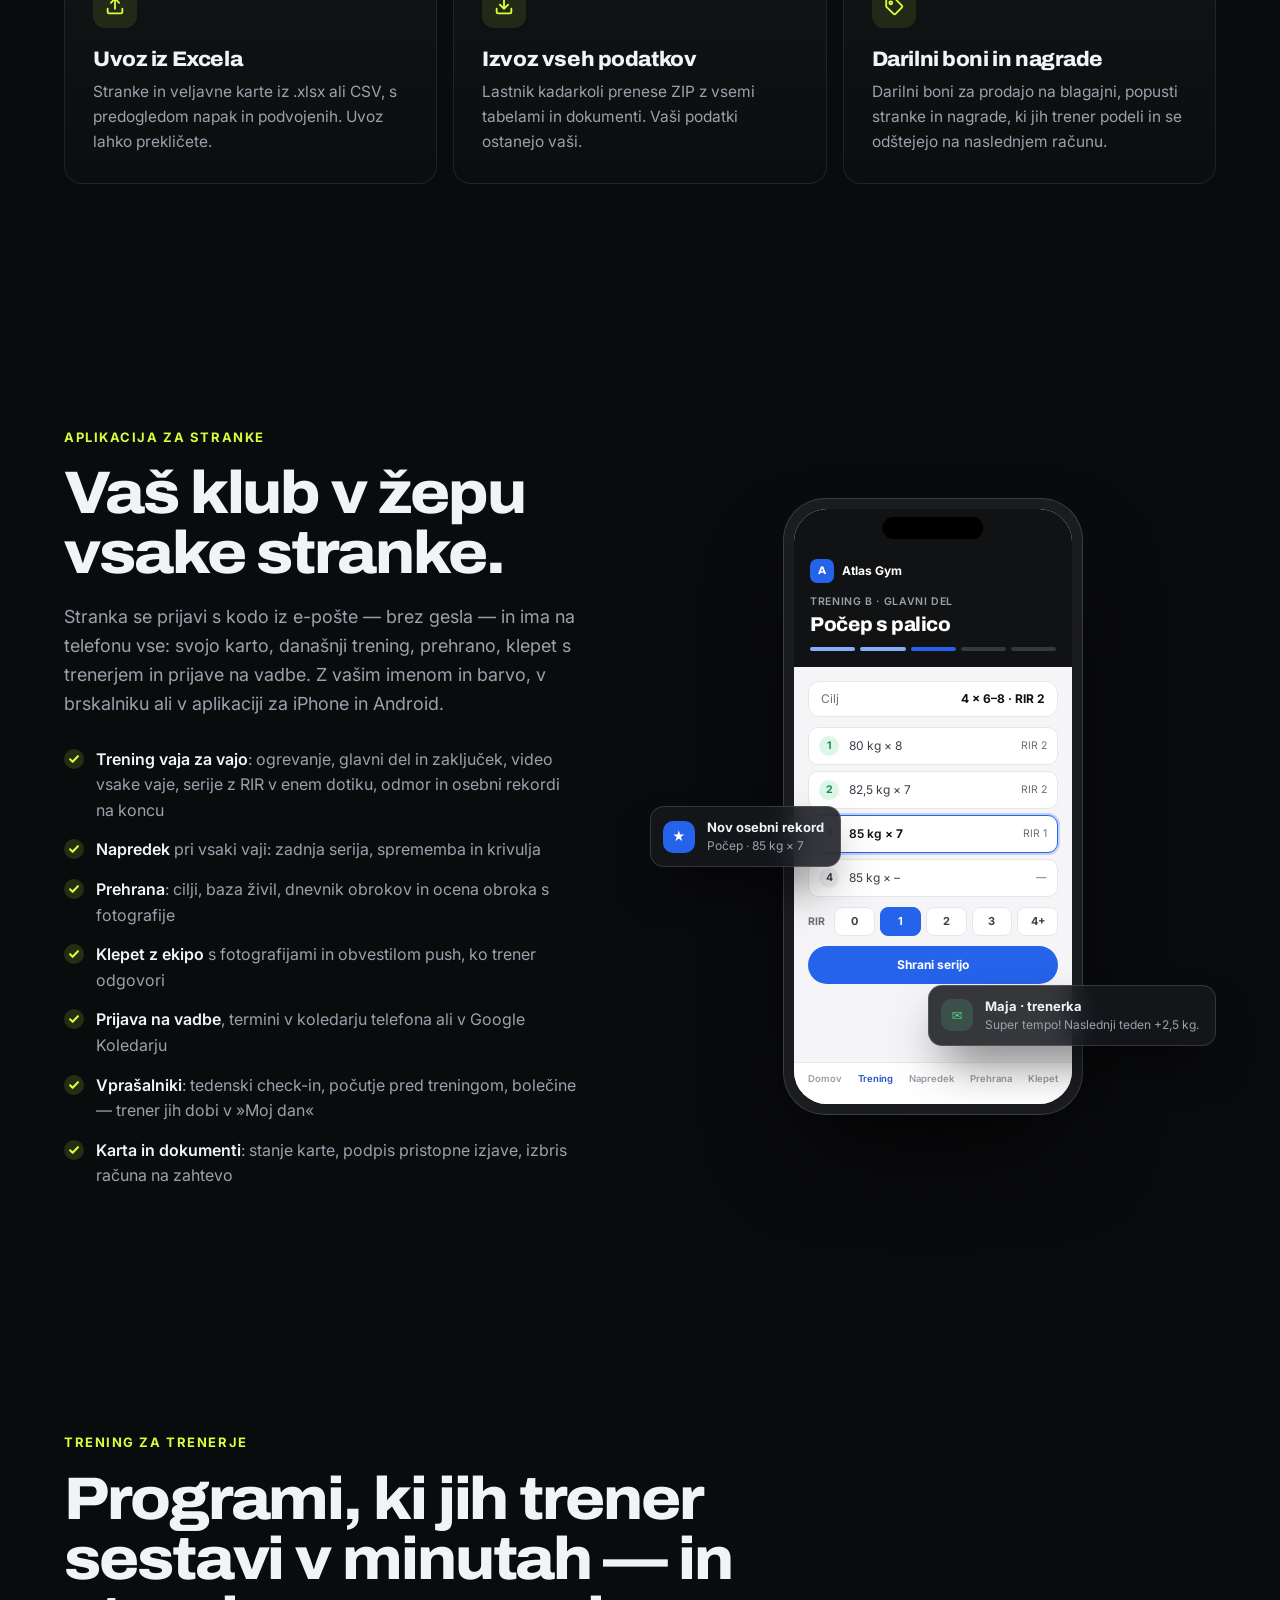
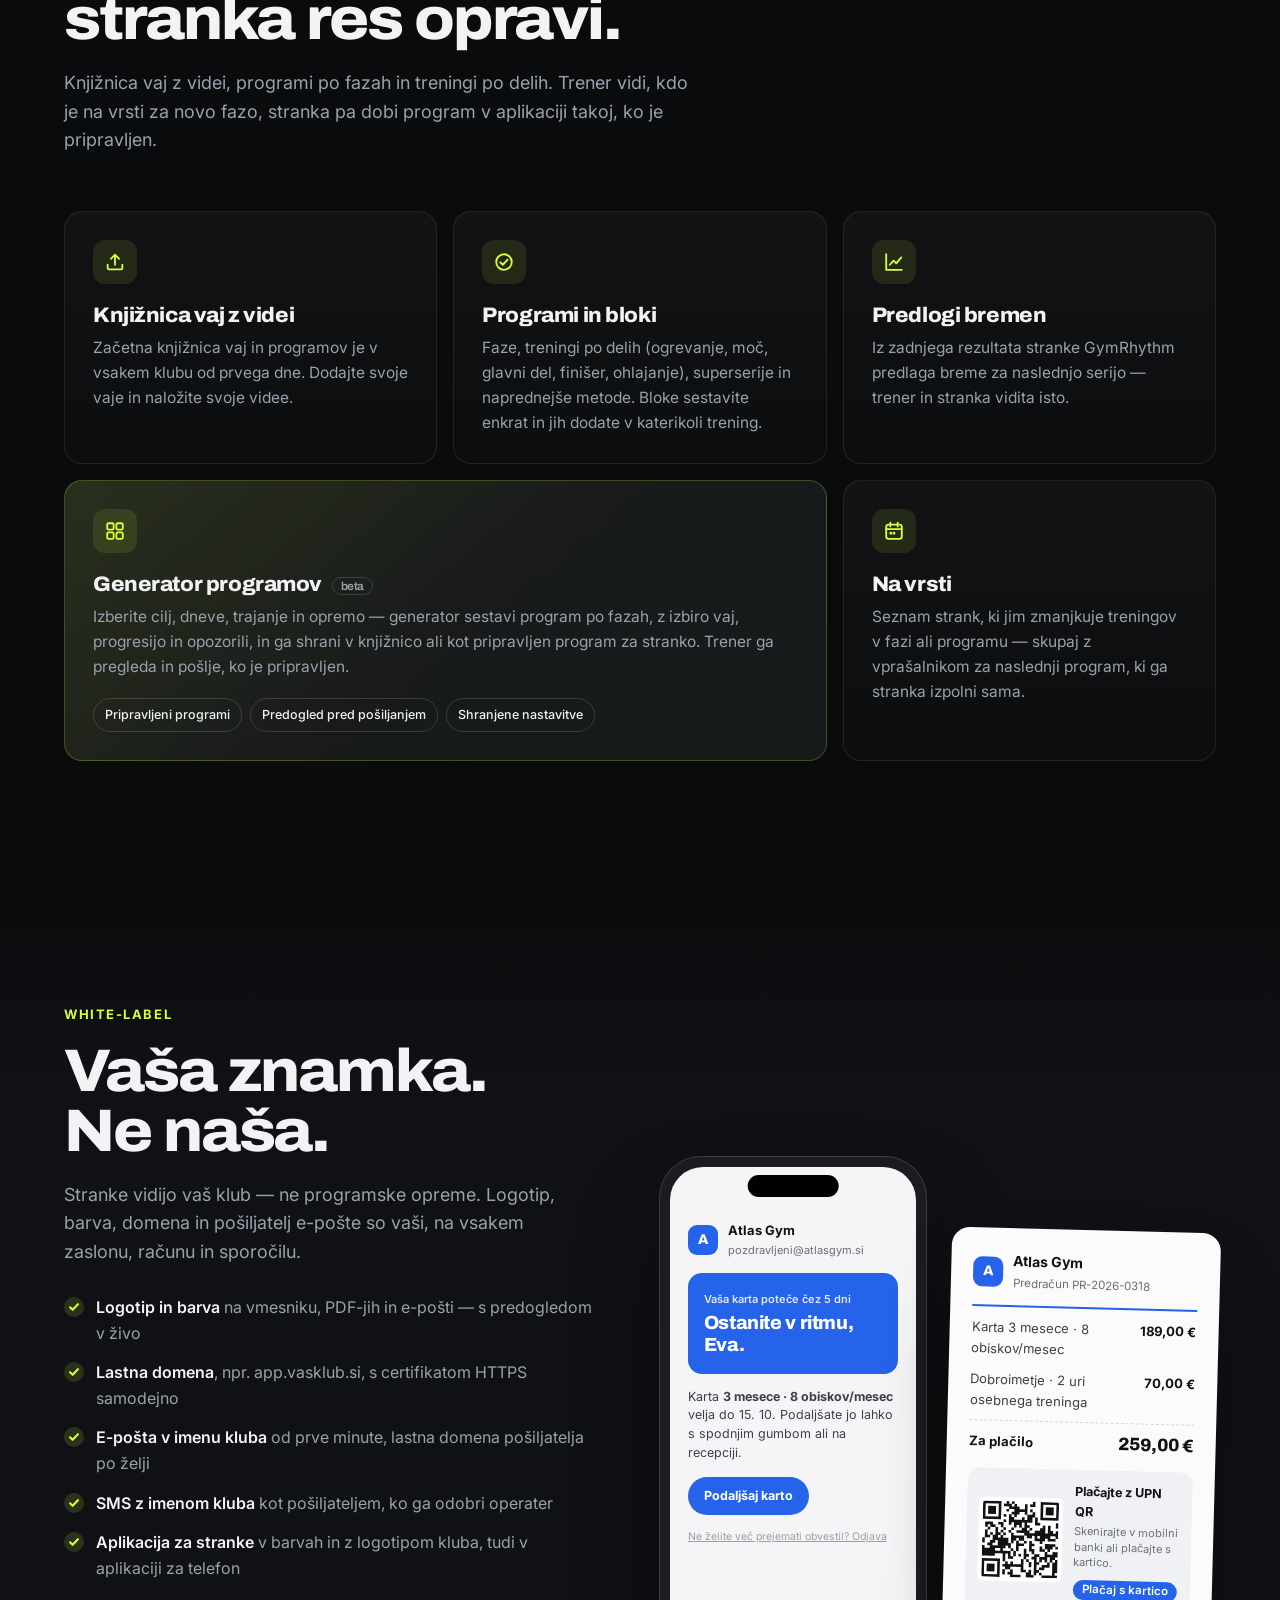
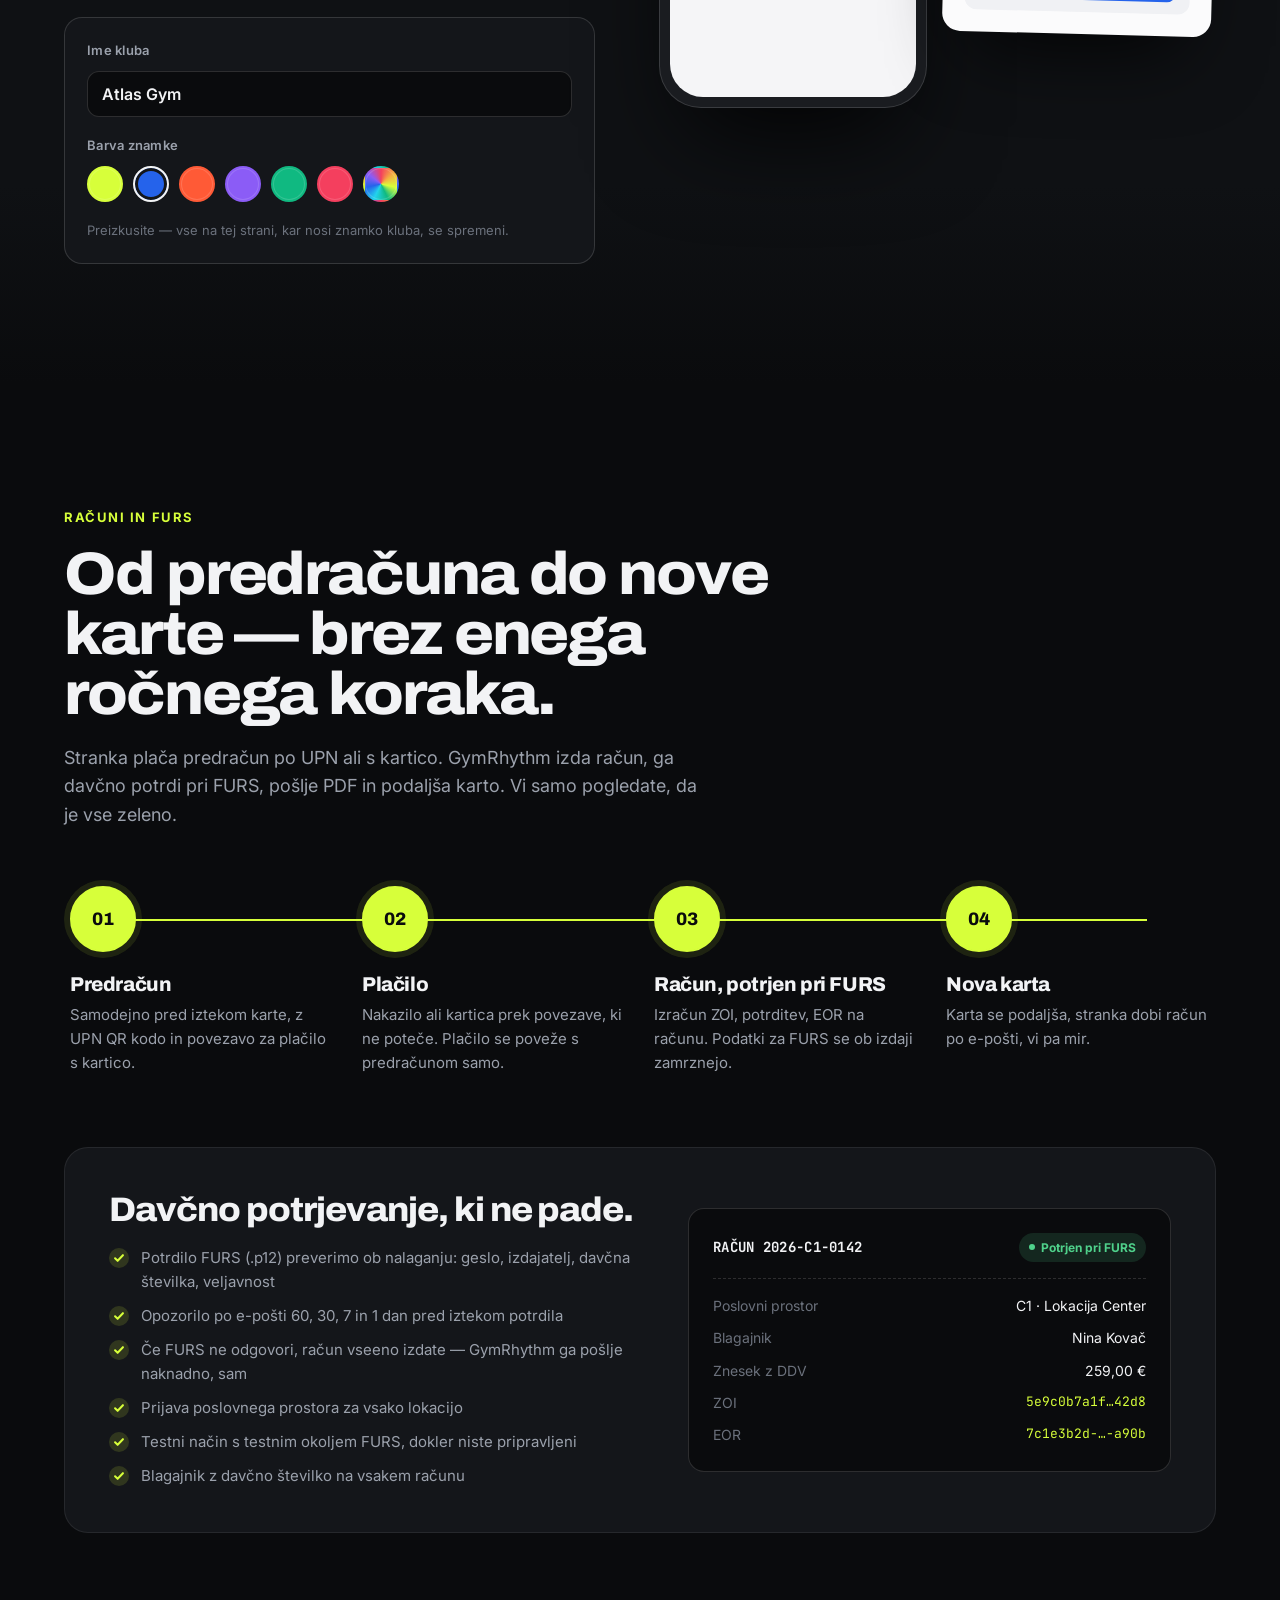
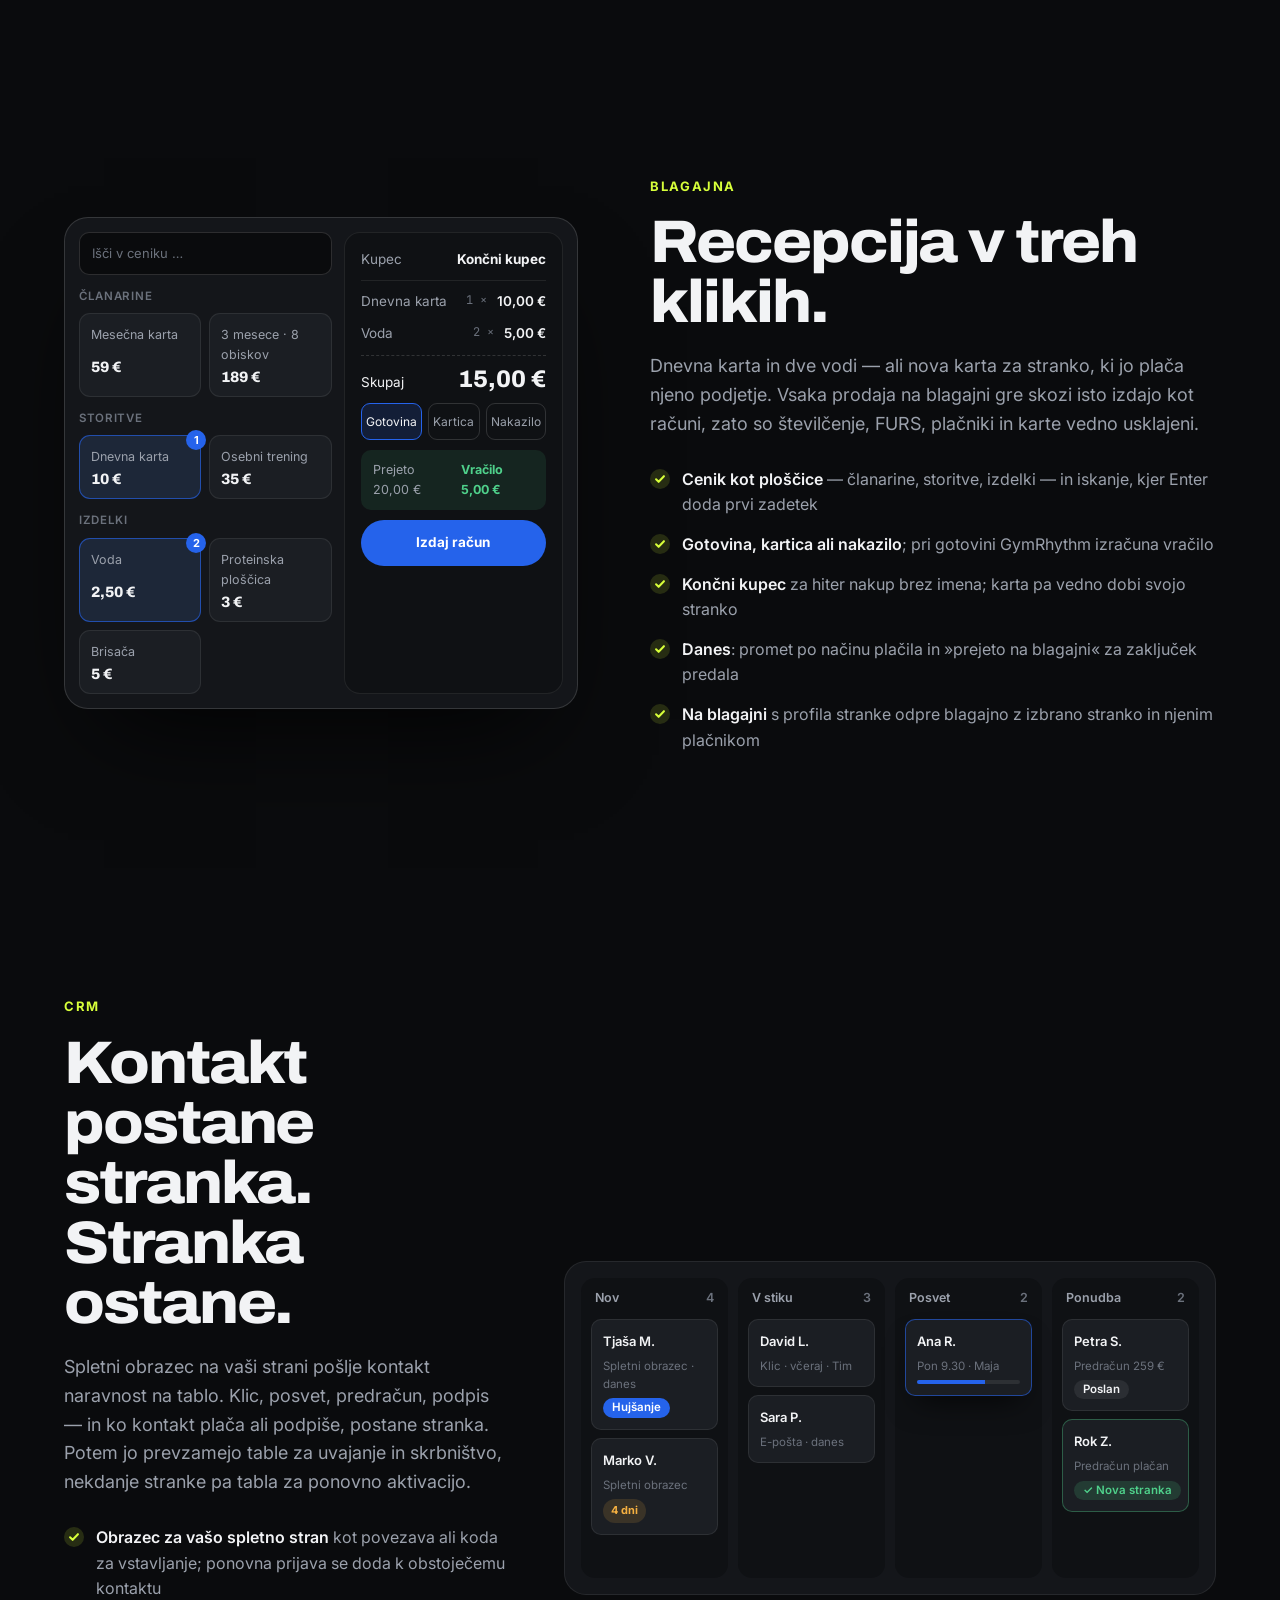
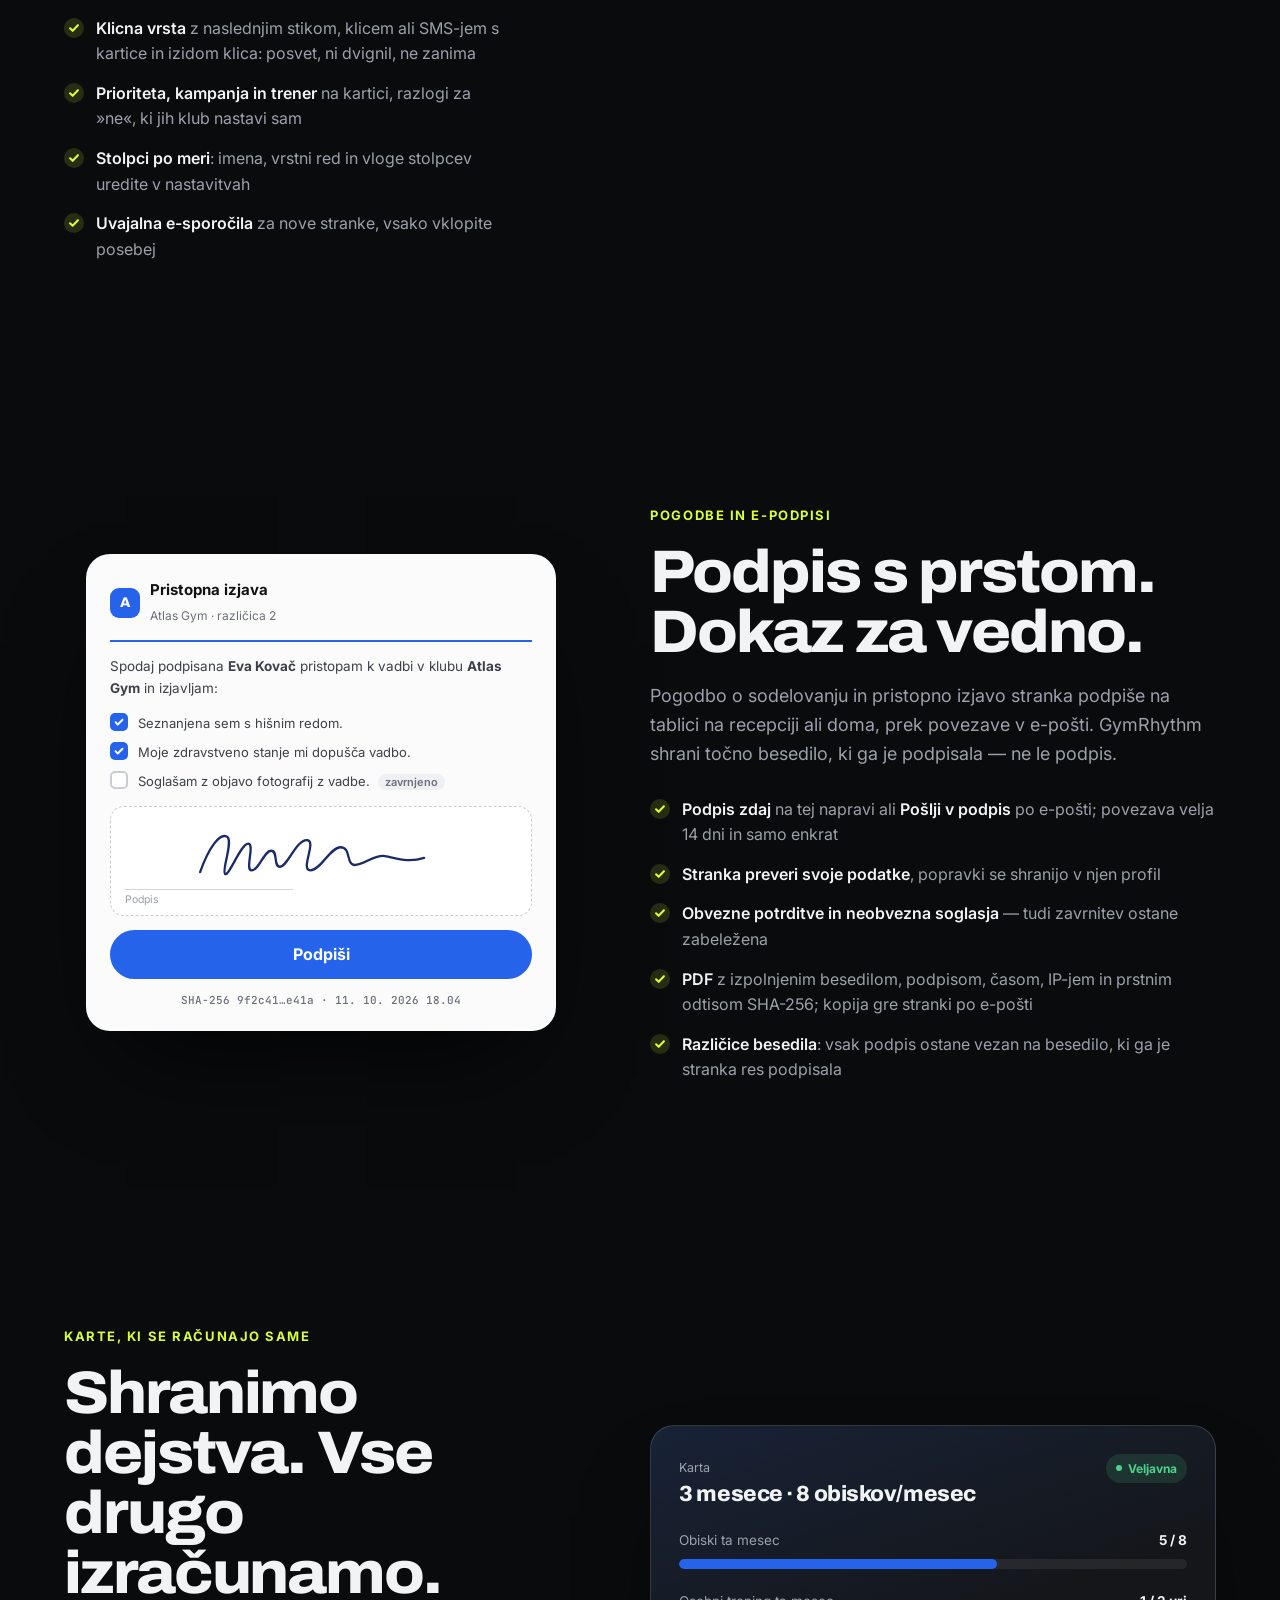
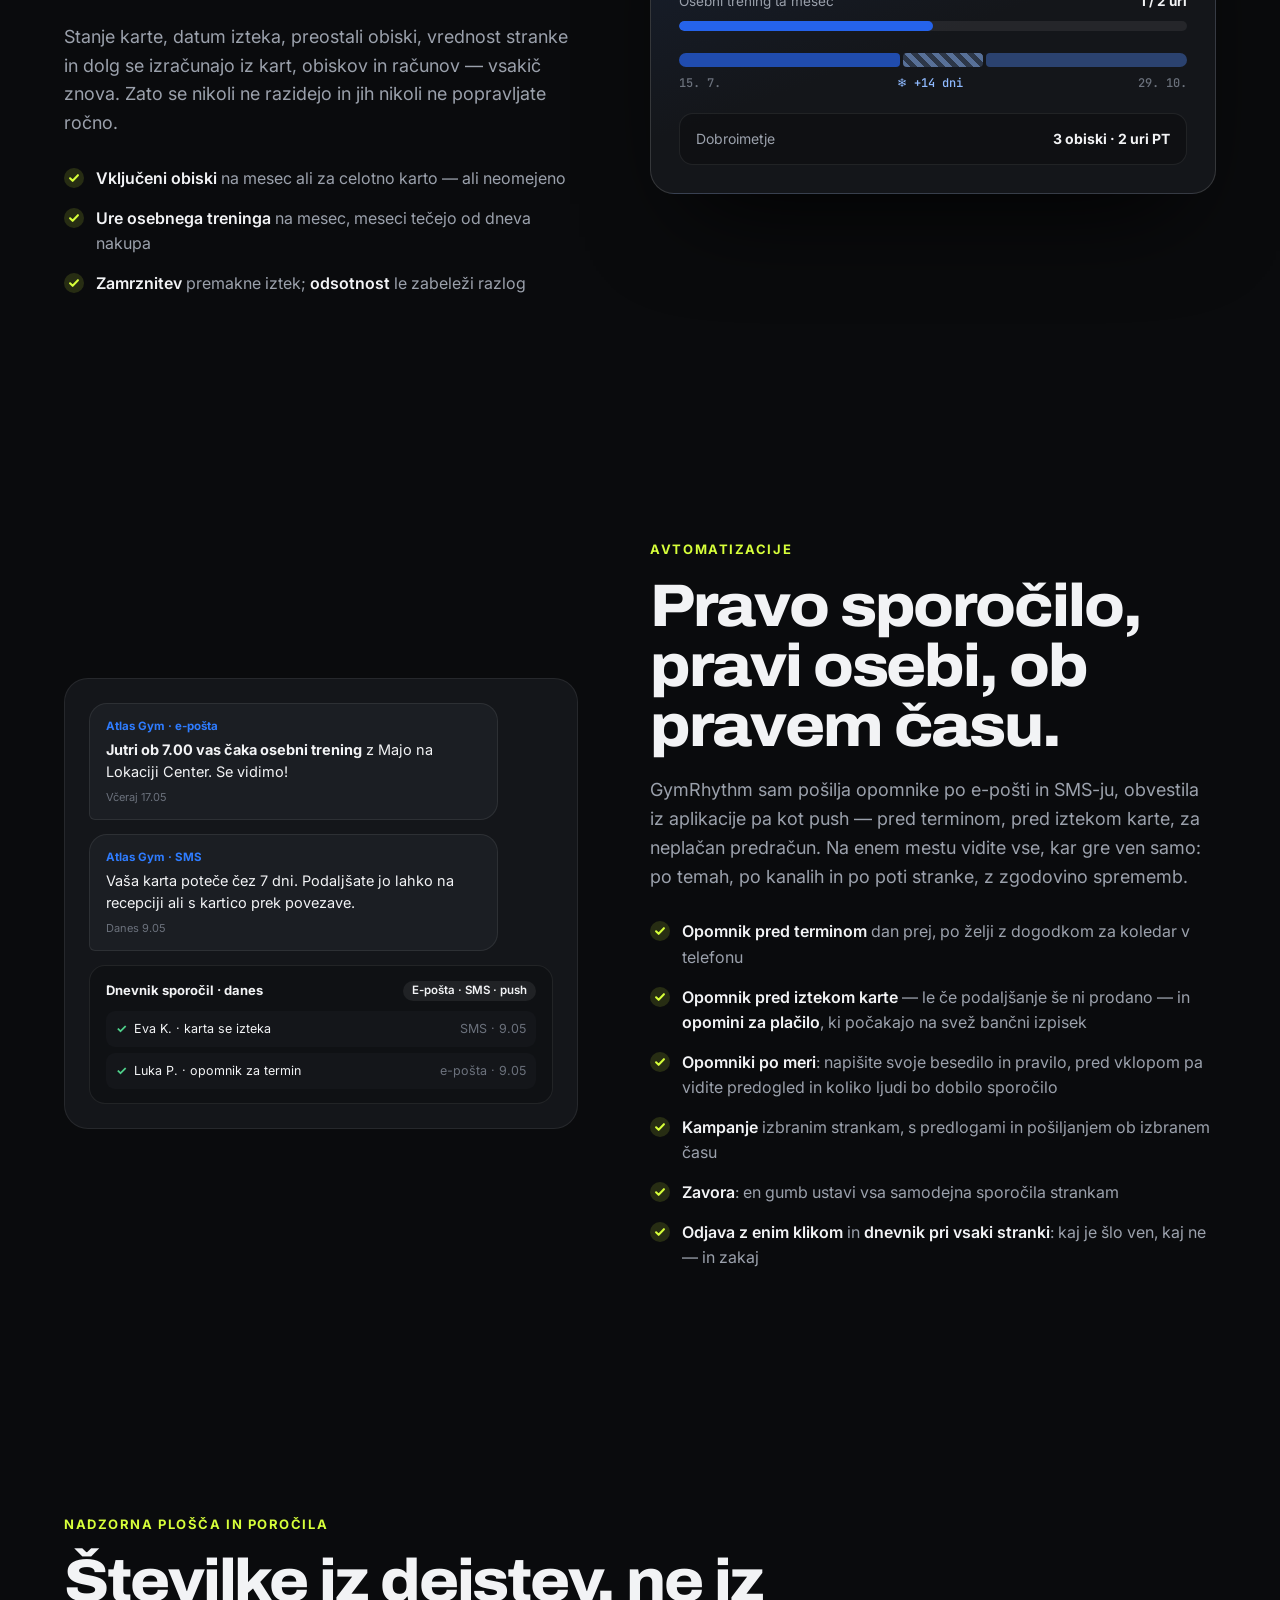
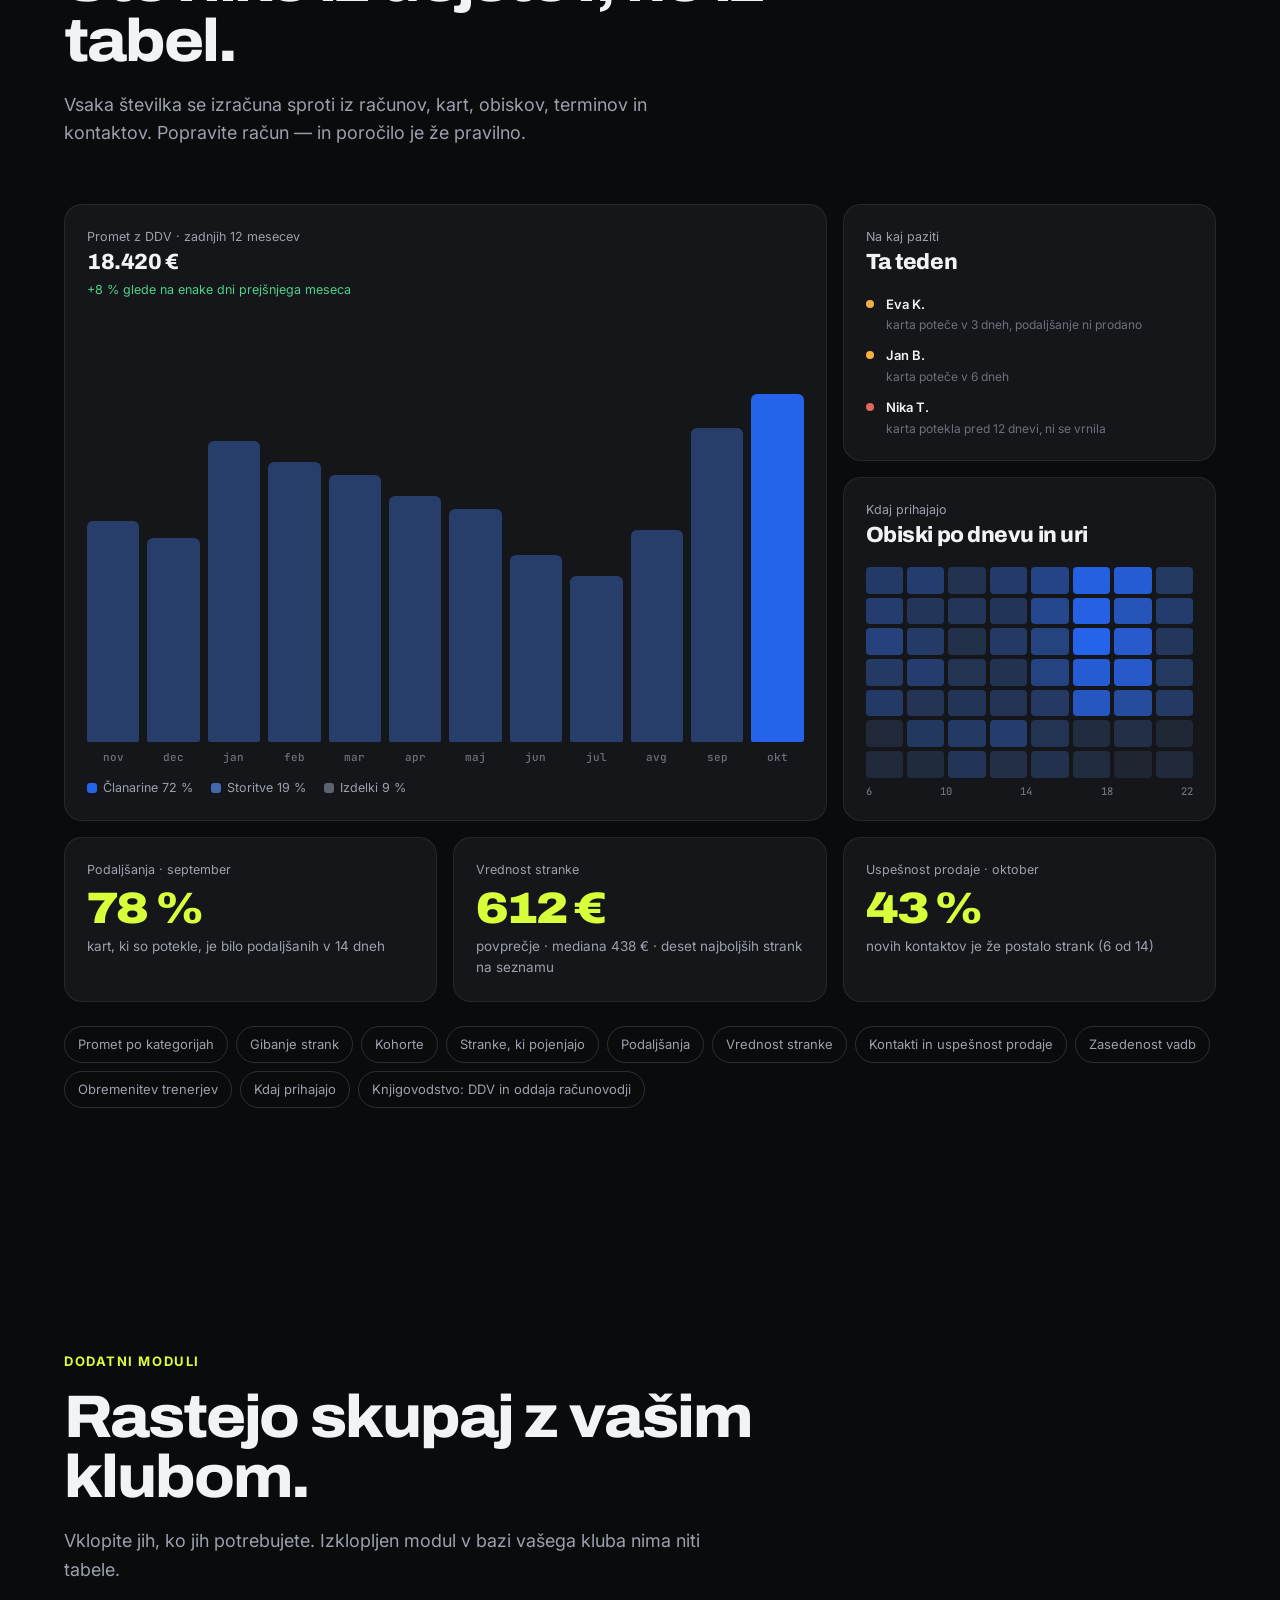
==== commit 8dcfeacc: "Landing: Sign-up asks the kind of club; martial arts clubs get their preset and Google page, ?klub=b" ====
--- a/index.html
+++ b/index.html
@@ -956,9 +956,16 @@
             <li><span>2</span>Potrdite e-naslov s klikom v sporočilu</li>
             <li><span>3</span>Nastavite geslo in začnite s pripravo kluba</li>
           </ol>
+          <p class="signup__login">Vodite karate, judo ali drug borilni klub? <a href="?klub=borilni#registracija" data-kind-link>Registracija za borilne klube</a></p>
           <p class="signup__login">Že imate klub? <a href="https://app.gymrhythmapp.com/login" data-app-login>Prijavite se</a></p>
         </div>
         <div class="signup__card reveal">
+          <!-- The kind of club (napni: Club preset) picks the modules the new club starts with; ?klub=borilni preselects it. -->
+          <fieldset class="signup__kind" id="signup-kind" hidden>
+            <legend>Vrsta kluba</legend>
+            <label><input type="radio" name="preset" value="gym" checked><span><b>Fitnes ali studio</b><small>Karte, osebni treningi, programi</small></span></label>
+            <label><input type="radio" name="preset" value="martial_arts"><span><b>Borilni klub</b><small>Karate, judo …: skupinske vadbe, urnik, starši</small></span></label>
+          </fieldset>
           <div class="signup__google" id="signup-google" hidden>
             <a class="btn btn--google btn--lg btn--block" href="#registracija"><svg viewBox="0 0 48 48" aria-hidden="true"><path fill="#EA4335" d="M24 9.5c3.54 0 6.71 1.22 9.21 3.6l6.85-6.85C35.9 2.38 30.47 0 24 0 14.62 0 6.51 5.38 2.56 13.22l7.98 6.19C12.43 13.72 17.74 9.5 24 9.5z"/><path fill="#4285F4" d="M46.98 24.55c0-1.57-.15-3.09-.38-4.55H24v9.02h12.94c-.58 2.96-2.26 5.48-4.78 7.18l7.73 6c4.51-4.18 7.09-10.36 7.09-17.65z"/><path fill="#FBBC05" d="M10.53 28.59A14.5 14.5 0 0 1 9.5 24c0-1.59.28-3.14.76-4.59l-7.98-6.19A23.94 23.94 0 0 0 0 24c0 3.88.92 7.54 2.56 10.78l7.97-6.19z"/><path fill="#34A853" d="M24 48c6.48 0 11.93-2.13 15.89-5.81l-7.73-6c-2.15 1.45-4.92 2.3-8.16 2.3-6.26 0-11.57-4.22-13.47-9.91l-7.98 6.19C6.51 42.62 14.62 48 24 48z"/></svg>Nadaljuj z Googlom</a>
             <p class="signup__fine">Najhitreje: brez potrditvenega maila in brez gesla. Klub je pripravljen takoj.</p>
--- a/styles.css
+++ b/styles.css
@@ -576,6 +576,15 @@
 .signup__card { padding: 28px; border-radius: 24px; background: var(--surface); border: 1px solid var(--line-2); box-shadow: 0 50px 100px -40px rgba(0,0,0,.9); }
 .signup__form { display: grid; gap: 16px; }
 .signup__form[hidden], .signup__done[hidden], .signup__msg[hidden] { display: none; }
+.signup__kind { display: grid; grid-template-columns: 1fr 1fr; gap: 10px; margin: 0 0 20px; padding: 0; border: 0; min-width: 0; }
+.signup__kind legend { margin-bottom: 8px; padding: 0; color: var(--muted); font-size: 14px; }
+.signup__kind label { position: relative; cursor: pointer; }
+.signup__kind input { position: absolute; opacity: 0; inset: 0; margin: 0; cursor: pointer; }
+.signup__kind span { display: grid; gap: 4px; height: 100%; padding: 12px 14px; border: 1px solid var(--line-2); border-radius: var(--radius-sm); background: var(--surface-2); transition: border-color .2s var(--ease), background .2s var(--ease); }
+.signup__kind b { font-weight: 600; font-size: 15px; }
+.signup__kind small { color: var(--muted); font-size: 13px; line-height: 1.35; }
+.signup__kind input:checked + span { border-color: var(--volt); background: rgba(215, 255, 58, 0.06); }
+.signup__kind input:focus-visible + span { outline: 2px solid var(--volt); outline-offset: 2px; }
 .field { display: grid; gap: 8px; min-width: 0; }
 .field > span:first-child { font-size: 13px; font-weight: 600; color: var(--muted); letter-spacing: .02em; }
 .field input {
@@ -614,6 +623,7 @@
 @media (max-width: 480px) {
   .signup__card { padding: 20px; }
   .field__row { grid-template-columns: 1fr; }
+  .signup__kind { grid-template-columns: 1fr; }
   .field__addr i { padding: 0 8px; font-size: 12.5px; }
 }
 
